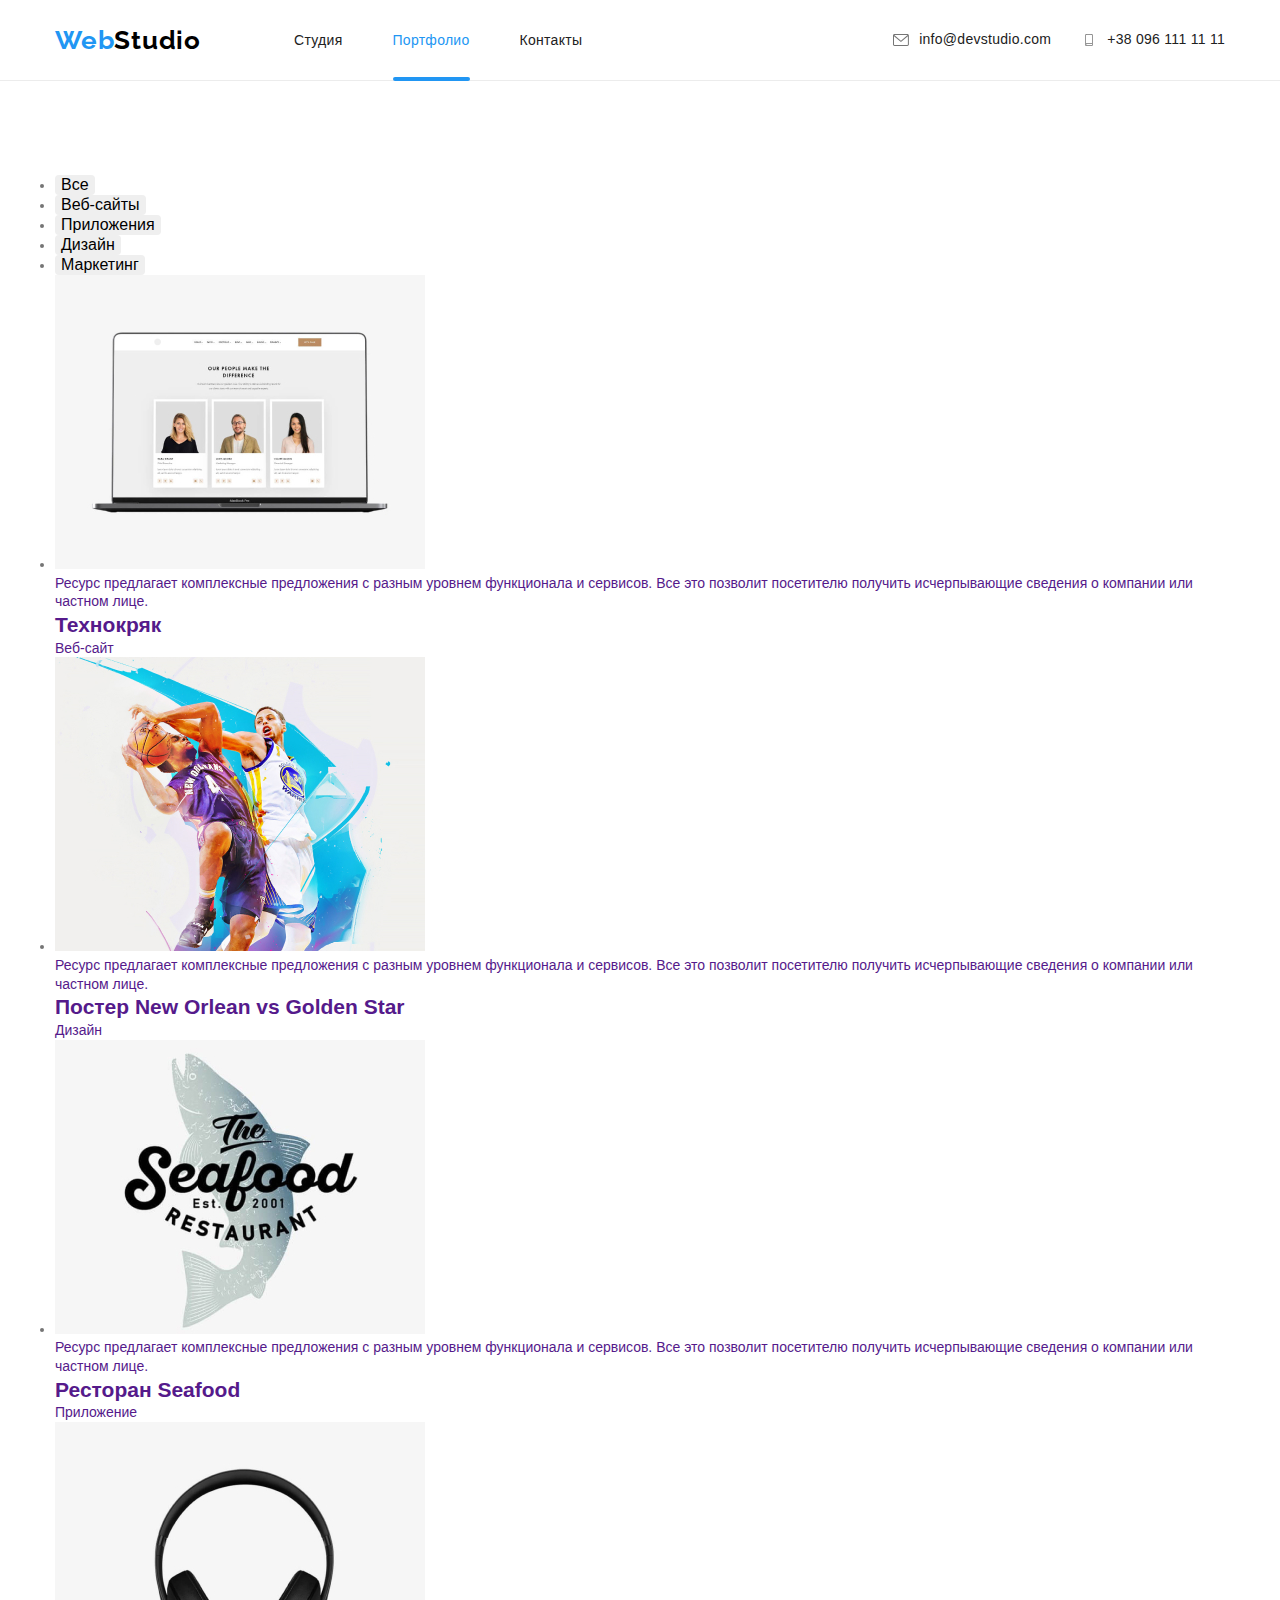
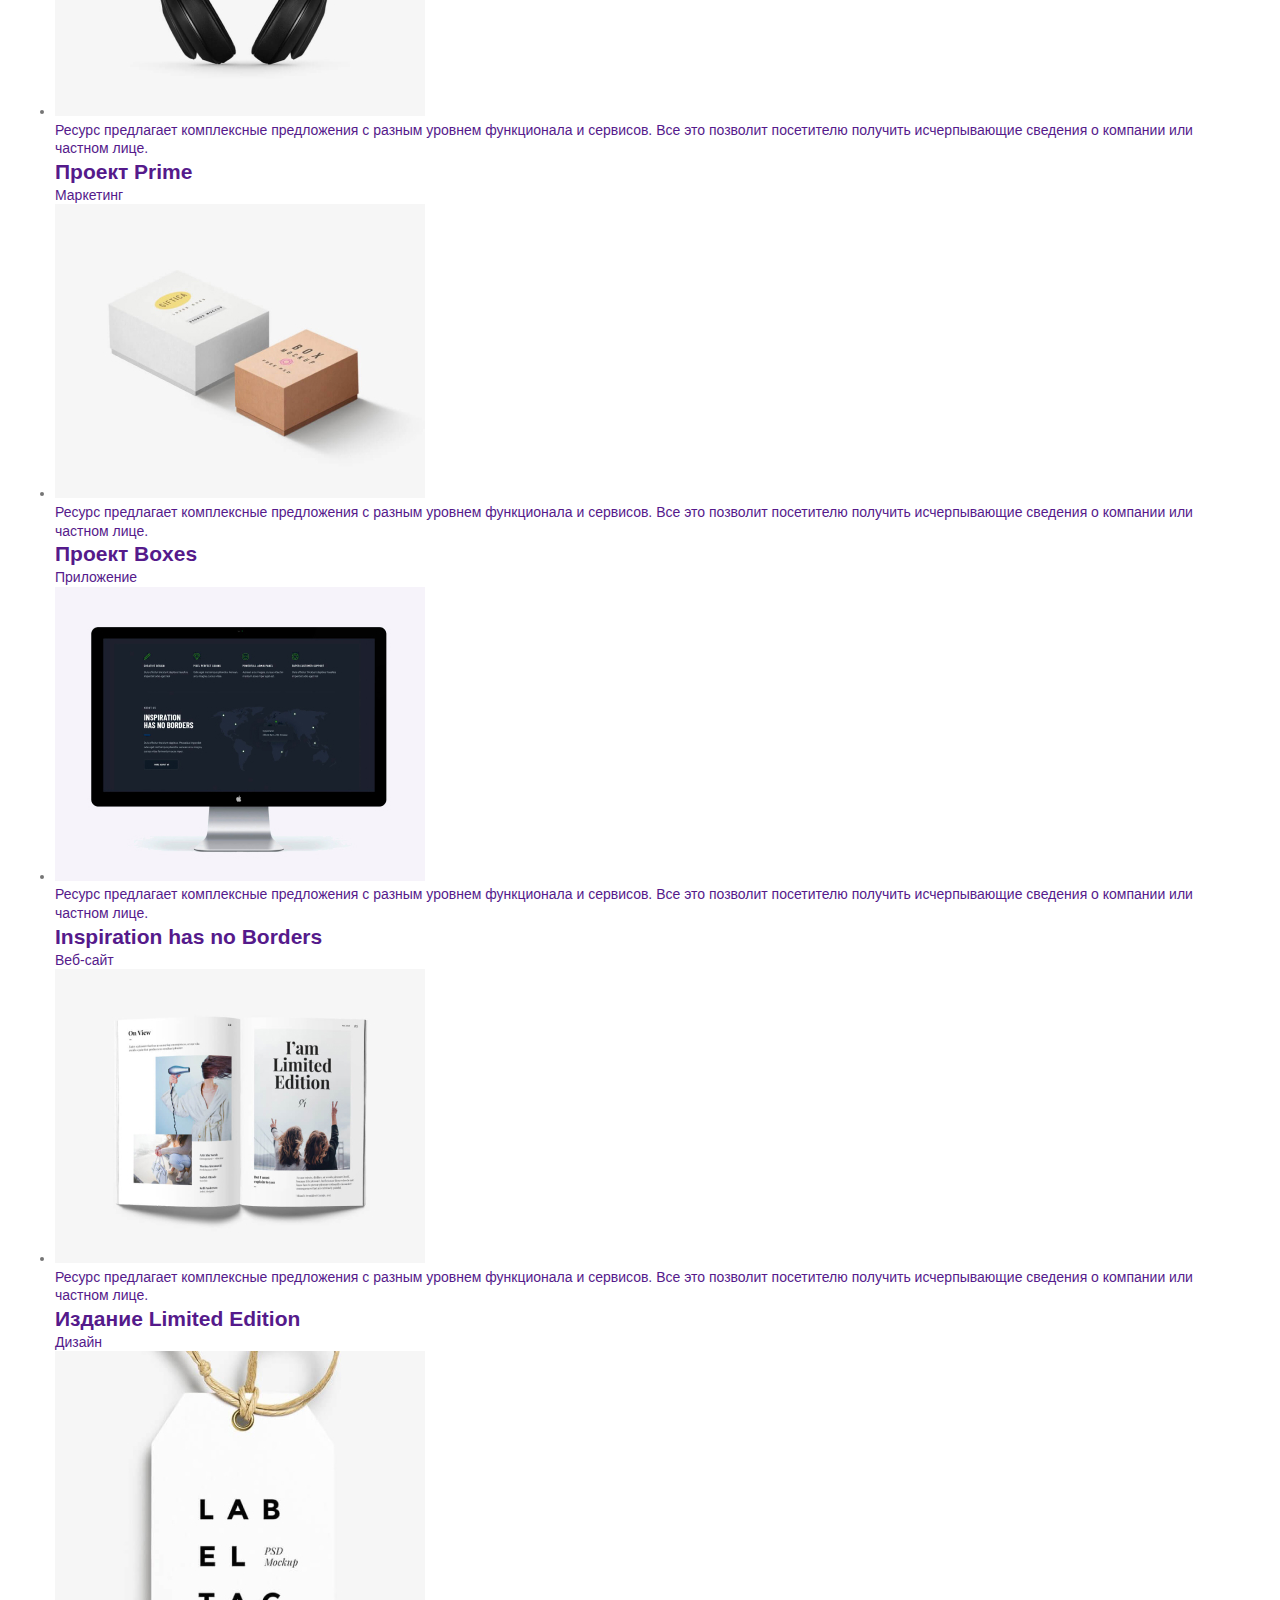
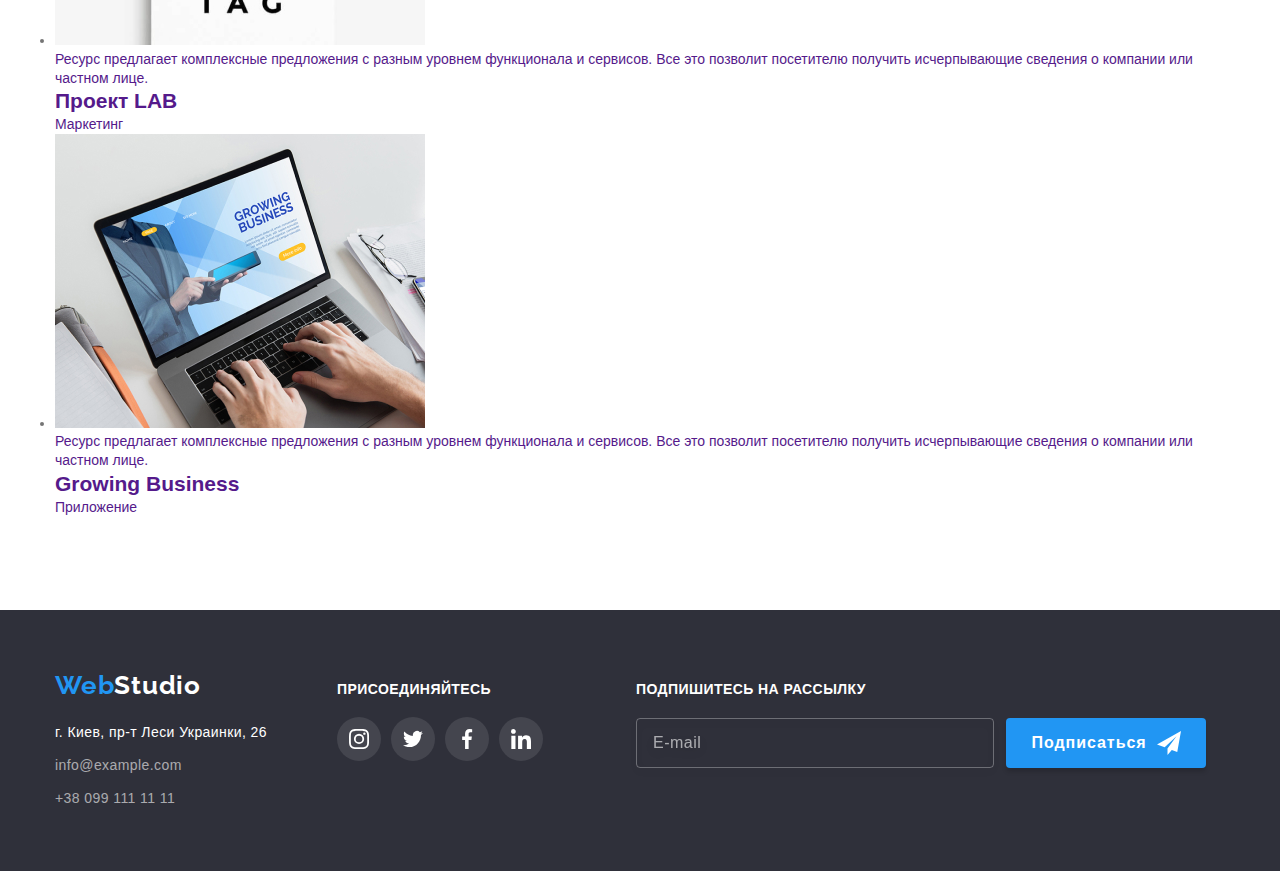
==== portfolio.html @ 24b67b83 "sass" ====
<!DOCTYPE html>
<html lang="ru">
<head>
  <meta charset="UTF-8">
  <meta http-equiv="X-UA-Compatible" content="IE=edge">
  <meta name="viewport" content="width=device-width, initial-scale=1.0">
  <title>WebStudio</title>
    <link rel="preconnect" href="https://fonts.googleapis.com">
  <link rel="preconnect" href="https://fonts.gstatic.com" crossorigin>
  <link href="https://fonts.googleapis.com/css2?family=Raleway:wght@700&family=Roboto:wght@400;500;700;900&display=swap"
    rel="stylesheet">
   
  <link rel="stylesheet" href="./css/main.min.css">
</head>
<body>
  <!-- Шапка сторінки з логотипом (верхній блок)-->
  <header class="header">
    <div class="container header__box">
      <nav class="header__nav">
        <a class="logo header__logo" href="./index.html"><span class="logo__span">Web</span>Studio</a>
        <!-- Навігація на інші сторінки -->
        <ul class="site-nav list">
          <li class="site-nav__item"><a class="site-nav__link " href="./index.html">Студия</a></li>
          <li class="site-nav__item"><a class="site-nav__link site-nav__link--active" href="./portfolio.html">Портфолио</a></li>
          <li class="site-nav__item"><a class="site-nav__link " href="">Контакты</a></li>
        </ul>
      </nav>
      <ul class="contact list">
        <li class="contact__item">
          <a class="contact__link" href="mailto:info@devstudio.com"><svg class="contact__icon">
              <use href="./images/icons/symbol-defs.svg#icon-envelope"></use>
            </svg>info@devstudio.com</a>
        </li>
        <li class="contact__item">
          <a class="contact__link" href="tel:+380961111111"><svg class="contact__icon">
              <use href="./images/icons/symbol-defs.svg#icon-smartphone"></use>
            </svg>+38 096 111 11 11</a>
        </li>
      </ul>
    </div>
  </header>
  <!-- Унікальний контент -->
<main>

<section class="section portfolio ">
  <div class="container">

  <h1 class="visually-hidden">Портфолио</h1>

  <ul class="buttons-list list">
    <li class="buttons-list__item"><button class="button buttons-list__button" type="button">Все</button></li>
    <li class="button button-list__item"><button class="button buttons-list__button" type="button">Веб-сайты</button></li>
    <li class="buttons-list__item"><button class="button buttons-list__button" type="button">Приложения</button></li>
    <li class="buttons-list__item"><button class="button buttons-list__button" type="button">Дизайн</button></li>
    <li class="buttons-list__item"><button class="button buttons-list__button" type="button">Маркетинг</button></li>
  </ul>

  <ul class="portfolio-card list">
    <li class="portfolio-card__item"><a href=""><div class="portfolio-card__thumb">
      <img class="portfolio-card__img" src="./images/portfolio/img.jpg" width="370" alt="Технокряк">
      <p class="portfolio-card__overlay">
        Ресурс предлагает комплексные предложения с разным уровнем функционала и сервисов. Все это позволит посетителю
        получить
        исчерпывающие сведения о компании или частном лице.
      </p>
    </div>
      <div class="portfolio-card__box">
        <h2 class="portfolio-card__title" >Технокряк</h2>
      <p class="portfolio-card__text">Веб-сайт</p>
      </div></a>
    </li>
    <li class="portfolio-card__item"><a href="">
      <div class="portfolio-card__thumb">
      <img class="portfolio-card__img" src="./images/portfolio/img1.jpg" width="370" alt="Постер New Orlean vs Golden Star">
      <p class="portfolio-card__overlay">
        Ресурс предлагает комплексные предложения с разным уровнем функционала и сервисов. Все это позволит посетителю получить
        исчерпывающие сведения о компании или частном лице.
      </p>
    </div>
      <div class="portfolio-card__box">
      <h2 class="portfolio-card__title" >Постер New Orlean vs Golden Star</h2>
      <p class="portfolio-card__text">Дизайн</p>
    </div></a>
    </li>
    <li class="portfolio-card__item"><a href=""><div class="portfolio-card__thumb">
      <img class="portfolio-card__img" src="./images/portfolio/img2.jpg" width="370" alt="Pесторан Seafood">
      <p class="portfolio-card__overlay">
        Ресурс предлагает комплексные предложения с разным уровнем функционала и сервисов. Все это позволит посетителю
        получить
        исчерпывающие сведения о компании или частном лице.
      </p>
    </div>
      <div class="portfolio-card__box">
      <h2 class="portfolio-card__title" >Ресторан Seafood</h2>
      <p class="portfolio-card__text">Приложение</p>
    </div></a>
    </li>
    <li class="portfolio-card__item"><a href=""><div class="portfolio-card__thumb">
      <img class="portfolio-card__img" src="./images/portfolio/img3.jpg" width="370" alt="Проект Prime">
      <p class="portfolio-card__overlay">
        Ресурс предлагает комплексные предложения с разным уровнем функционала и сервисов. Все это позволит посетителю
        получить
        исчерпывающие сведения о компании или частном лице.
      </p>
    </div>
      <div class="portfolio-card__box">
      <h2 class="portfolio-card__title" >Проект Prime</h2>
      <p class="portfolio-card__text">Маркетинг</p>
    </div></a>
    </li>
    <li class="portfolio-card__item"><a href=""><div class="portfolio-card__thumb">
      <img class="portfolio-card__img" src="./images/portfolio/img4.jpg" width="370" alt="Проект Boxes">
      <p class="portfolio-card__overlay">
        Ресурс предлагает комплексные предложения с разным уровнем функционала и сервисов. Все это позволит посетителю
        получить
        исчерпывающие сведения о компании или частном лице.
      </p>
    </div>
      <div class="portfolio-card__box">
      <h2 class="portfolio-card__title" >Проект Boxes</h2>
      <p class="portfolio-card__text">Приложение</p>
    </div></a>
    </li>
    <li class="portfolio-card__item"><a href=""><div class="portfolio-card__thumb">
      <img class="portfolio-card__img" src="./images/portfolio/img5.jpg" width="370" alt="Inspiration has no Borders">
      <p class="portfolio-card__overlay">
        Ресурс предлагает комплексные предложения с разным уровнем функционала и сервисов. Все это позволит посетителю
        получить
        исчерпывающие сведения о компании или частном лице.
      </p>
    </div>
      <div class="portfolio-card__box">
      <h2 class="portfolio-card__title">Inspiration has no Borders</h2>
      <p class="portfolio-card__text">Веб-сайт</p>
    </div></a>
    </li>
    <li class="portfolio-card__item"><a href=""><div class="portfolio-card__thumb">
      <img class="portfolio-card__img" src="./images/portfolio/img6.jpg" width="370" alt="Издание Limited Edition">
      <p class="portfolio-card__overlay">
        Ресурс предлагает комплексные предложения с разным уровнем функционала и сервисов. Все это позволит посетителю
        получить
        исчерпывающие сведения о компании или частном лице.
      </p>
    </div>
      <div class="portfolio-card__box">
      <h2 class="portfolio-card__title" >Издание Limited Edition</h2>
      <p class="portfolio-card__text">Дизайн</p>
    </div></a>
    </li>
    <li class="portfolio-card__item"><a href=""><div class="portfolio-card__thumb">
      <img class="portfolio-card__img" src="./images/portfolio/img7.jpg" width="370" alt="Проект LAB">
      <p class="portfolio-card__overlay">
        Ресурс предлагает комплексные предложения с разным уровнем функционала и сервисов. Все это позволит посетителю
        получить
        исчерпывающие сведения о компании или частном лице.
      </p>
    </div>
      <div class="portfolio-card__box">
      <h2 class="portfolio-card__title" >Проект LAB</h2>
      <p class="portfolio-card__text">Маркетинг</p>
    </div></a>
    </li>
    <li class="portfolio-card__item"><a href=""><div class="portfolio-card__thumb">
      <img class="portfolio-card__img" src="./images/portfolio/img8.jpg" width="370" alt="Growing Business">
      <p class="portfolio-card__overlay">
        Ресурс предлагает комплексные предложения с разным уровнем функционала и сервисов. Все это позволит посетителю
        получить
        исчерпывающие сведения о компании или частном лице.
      </p>
    </div>
    <div class="portfolio-card__box">
    <h2 class="portfolio-card__title" >Growing Business</h2>
    <p class="portfolio-card__text">Приложение</p>
  </div></a>
    </li>
  </ul>
  </div>
  </section>

</main>
  <footer class="footer">
    <div class="container footer-box">
      <div class="adress">
        <!-- Копірайт -->
        <a class="logo footer__logo" href="./index.html"><span class="footer-logo__span">Web</span>Studio</a>
        <!-- Посилання на соцмережі -->
        <address class="address">
          <ul class="address-box list">
            <li><a class="address-box__link fact-address" href="https://goo.gl/maps/HZU3c6R3okZjk7ic6" target="_blank"
                rel="noopener noreferrer">г. Киев, пр-т Леси Украинки, 26</a></li>
            <li><a class="address-box__link mail" href="mailto:info@example.com">info@example.com</a></li>
            <li><a class="address-box__link tel" href="tel:+380991111111">+38 099 111 11 11</a></li>
          </ul>
        </address>
      </div>
  
      <!--LINK SOC  -->
  
      <div class="footer-social">
        <p class="footer-social__label">Присоединяйтесь</p>
        <ul class="footer-social__list list">
          <li class="footer-social__item">
            <a href="" class="footer-social__link">
              <svg class="footer-social__icon">
                <use href="./images/icons/symbol-defs.svg#icon-instagram"></use>
              </svg>
            </a>
          </li>
          <li class="footer-social__item">
            <a href="" class="footer-social__link">
              <svg class="footer-social__icon">
                <use href="./images/icons/symbol-defs.svg#icon-twitter"></use>
              </svg>
            </a>
          </li>
          <li class="footer-social__item">
            <a href="" class="footer-social__link">
              <svg class="footer-social__icon">
                <use href="./images/icons/symbol-defs.svg#icon-facebook"></use>
              </svg>
            </a>
          </li>
          <li class="footer-social__item">
            <a href="" class="footer-social__link">
              <svg class="footer-social__icon">
                <use href="./images/icons/symbol-defs.svg#icon-linkedin"></use>
              </svg>
            </a>
          </li>
        </ul>
      </div>
      <!-- ФОРМА ФУТЕР -->
  
      <form class="footer-form">
        <div class="footer-form__box"><label class="footer-form__label">Подпишитесь на рассылку</label>
          <input class="footer-form__input" type="email" name="user-email-footer" placeholder="E-mail">
        </div>
        
        <div class="footer-button">
          <button type="submit" class="footer-button__box">Подписаться<svg class="footer-button__icon">
              <use href="./images/icons/symbol-defs.svg#icon-send"></use>
            </svg></button>
        </div>
      </form>
    </div>
  </footer>
</body>
</html>
---- css/main.min.css ----
body{margin:0 0 0 0;font-family:'$priority-font-family', sans-serif;background:#fff;color:#757575;font-size:14px;line-height:1.33}p,h1,h2,h3,h4,h5,h6{margin:0}ul,ol{margin:0;padding:0}a{text-decoration:none}address{font-style:normal}textarea{resize:none}button{display:flex;justify-content:center;align-items:center;font-family:inherit;border:transparent;border-radius:4px;cursor:pointer;font-size:16px}.container{width:1200px;margin:0 auto;padding-left:15px;padding-right:15px}.section__title{margin-top:0;margin-bottom:50px;font-weight:700;font-size:36px;line-height:1.15;text-align:center;letter-spacing:0.03em;color:#212121}.section{padding-top:94px;padding-bottom:94px}.site-nav,.contact,.feature__list,.team-card,.team-social,.clients__list,.address-box,.footer-social__list{padding-top:0;padding-bottom:0;padding-right:0;padding-left:0;margin-top:0;margin-bottom:0;margin-left:0;margin-right:0;list-style:none}.visually-hidden{position:absolute;width:1px;height:1px;margin:-1px;border:0;padding:0;white-space:nowrap;clip-path:inset(100%);clip:rect(0 0 0 0);overflow:hidden}/*! modern-normalize v1.1.0 | MIT License | https://github.com/sindresorhus/modern-normalize */*,::before,::after{box-sizing:border-box}html{line-height:1.15;-webkit-text-size-adjust:100%;-moz-tab-size:4;tab-size:4}abbr[title]{text-decoration:underline dotted}b,strong{font-weight:bolder}code,kbd,samp,pre{font-family:ui-monospace, SFMono-Regular, Consolas, 'Liberation Mono', Menlo, monospace;font-size:1em}small{font-size:80%}sub,sup{font-size:75%;line-height:0;position:relative;vertical-align:baseline}sub{bottom:-0.25em}sup{top:-0.5em}table{text-indent:0;border-color:inherit}button,select{text-transform:none}button,[type='button'],[type='reset'],[type='submit']{-webkit-appearance:button}::-moz-focus-inner{border-style:none;padding:0}:-moz-focusring{outline:1px dotted ButtonText}:-moz-ui-invalid{box-shadow:none}legend{padding:0}progress{vertical-align:baseline}::-webkit-inner-spin-button,::-webkit-outer-spin-button{height:auto}[type='search']{-webkit-appearance:textfield;outline-offset:-2px}::-webkit-search-decoration{-webkit-appearance:none}::-webkit-file-upload-button{-webkit-appearance:button;font:inherit}summary{display:list-item}.header{background-color:#fff;border-bottom:1px solid #ececec}.header__box{display:flex;align-items:center;justify-content:space-between}.header__nav{display:flex;align-items:center}.site-nav{display:flex;margin-left:93px;gap:50px}.site-nav__link{padding-top:32px;padding-bottom:32px;color:#212121;font-weight:500;font-size:14px;line-height:1.1;letter-spacing:0.02em;text-decoration:none;transition-property:color;transition-duration:250ms;transition-timing-function:cubic-bezier(0.4, 0, 0.2, 1)}.site-nav__link:hover,.site-nav__link:focus{color:#2196F3}.site-nav__link--active{position:relative;color:#2196F3}.site-nav__link--active::after{position:absolute;bottom:-1px;left:0;content:'';min-width:100%;height:4px;border:none;background-color:#2196F3;outline:2px;border-radius:2px}.contact{display:flex;justify-content:end;gap:30px}.contact__item{display:flex;align-items:center;justify-content:center}.contact__link{display:flex;align-items:center;padding-top:32px;padding-bottom:32px;color:#212121;text-decoration:none;font-style:normal;font-weight:500;font-size:14px;line-height:1.14;letter-spacing:0.02em;transition-property:color;transition-duration:250ms;transition-timing-function:cubic-bezier(0.4, 0, 0.2, 1)}.contact__link:hover,.contact__link:focus,.contact__link:hover .contact__icon,.contact__link:focus .contact__icon{color:#2196F3;fill:#2196F3}.contact__icon{width:16px;height:12px;margin-right:10px;fill:#757575;transition-property:fill;transition-duration:250ms;transition-timing-function:cubic-bezier(0.4, 0, 0.2, 1)}.logo{font-family:"Raleway",sans-serif;font-weight:700;font-size:26px;line-height:1.19;letter-spacing:0.03em;color:black;text-decoration:none;transition-property:color;transition-duration:250ms;transition-timing-function:cubic-bezier(0.4, 0, 0.2, 1)}.logo__span{color:#2196F3}.logo:hover,.logo:focus{color:#2196F3}.footer__logo{display:block;margin-bottom:20px;color:#fff;transition-property:color;transition-duration:250ms;transition-timing-function:cubic-bezier(0.4, 0, 0.2, 1)}.footer-logo__span{color:#2196F3}.hero{padding-top:200px;padding-bottom:200px;align-items:center;text-align:center;background-color:#2F303A;background-image:linear-gradient(to right, rgba(47,48,58,0.4), rgba(47,48,58,0.4)),url(../images/hero-bg.jpg);background-repeat:no-repeat;background-position:center}.section__title--main{margin-bottom:30px;margin-left:auto;margin-right:auto;width:696px;height:120px;font-weight:900;font-size:44px;line-height:1.36;letter-spacing:0.06em;text-transform:uppercase;color:#fff}.hero__button{min-width:200px;height:50px;margin-right:484px;margin-left:484px;background:#2196F3;box-shadow:0px 4px 4px rgba(0,0,0,0.15);font-weight:700;line-height:1.87;letter-spacing:0.06em;color:#fff;transition-property:scale(1);transition-duration:250ms;transition-timing-function:cubic-bezier(0.4, 0, 0.2, 1)}.hero__button:hover{transform:scale(1.1)}.feature{padding-left:0;padding-right:0;background-color:var(--bg-color-wite)}.feature__list{display:flex;gap:30px}.feature__item{max-width:270px}.feature__box{display:flex;align-items:center;justify-content:center;width:270px;height:120px;margin-bottom:30px;background-color:#F5F4FA;border-radius:4px}.feature__icon{width:70px;height:70px}.feature__title{margin-bottom:10px;color:#212121;font-weight:700;font-size:14px;line-height:1.14;letter-spacing:0.03em;text-transform:uppercase}.feature__text{line-height:1.71;letter-spacing:0.03em}.work{background-color:#fff;padding-top:0}.work__list{position:relative;display:flex;gap:30px}.work__img{display:block}.work__box{position:absolute;bottom:0;display:flex;justify-content:center;align-items:center;width:370px;height:70px;background-color:rgba(47,48,58,0.8);font-weight:700;font-size:14px;line-height:1.14px;text-align:center;letter-spacing:0.03em;text-transform:uppercase;color:#fff}.team{background-color:#F5F4FA}.team-card{display:flex;gap:30px}.team-card__item{background-color:#fff;box-shadow:0px 1px 3px rgba(0,0,0,0.12),0px 1px 1px rgba(0,0,0,0.14),0px 2px 1px rgba(0,0,0,0.2);border-radius:0px 0px 4px 4px}.team-card__img{display:block}.team-card__box{padding-top:30px;padding-bottom:30px}.team-card__title{margin-bottom:10px;font-weight:500;font-size:16px;text-align:center;line-height:1.19;letter-spacing:0.03em;color:#212121}.team-card__text{margin-bottom:16px;font-size:16px;line-height:1.19;text-align:center;letter-spacing:0.03em;color:#757575}.team-social{display:flex;justify-content:center;gap:10px}.team-social__link{display:flex;align-items:center;justify-content:center;width:44px;height:44px;fill:#afb1b8;border-radius:50%;transition-property:background-color;transition-duration:250ms;transition-timing-function:cubic-bezier(0.4, 0, 0.2, 1)}.team-social__link:hover,.team-social__link:focus{background-color:#2196F3;fill:#fff}.team-social__icon{width:20px;height:20px;padding:0;transition-property:fill;transition-duration:250ms;transition-timing-function:cubic-bezier(0.4, 0, 0.2, 1)}.clients__list{display:flex;justify-content:center;gap:30px}.clients__link{display:flex;width:170px;height:92px;border:1px solid #afb1b8;border-radius:4px;align-items:center;justify-content:center;transition-property:border-color;transition-duration:250ms;transition-timing-function:cubic-bezier(0.4, 0, 0.2, 1)}.clients__link:hover .clients__icon,.clients__link:focus .clients__icon{fill:#2196F3}.clients__link:hover,.clients__link:focus{border:1px solid #2196F3}.clients__icon{width:106px;height:60px;fill:#afb1b8;transition-property:fill;transition-duration:250ms;transition-timing-function:cubic-bezier(0.4, 0, 0.2, 1)}.footer{padding-top:60px;padding-bottom:60px;background-color:#2F303A}.footer-box{display:flex;align-items:baseline}.address-box__link{color:rgba(255,255,255,0.6);font-size:14px;line-height:1.71;letter-spacing:0.03em;text-decoration:none;transition-property:color;transition-duration:cubic-bezier(0.4, 0, 0.2, 1);transition-timing-function:cubic-bezier(0.4, 0, 0.2, 1)}.address-box__link:focus,.address-box__link:hover{color:#2196F3}.fact-address{display:inline-block;margin-bottom:9px;color:#ffffff}.mail{display:block;margin-bottom:9px}.tel{display:block}.footer-social{margin-left:70px}.footer-social__label{margin-bottom:20px;font-weight:700;font-size:14px;line-height:16px;letter-spacing:0.03em;text-transform:uppercase;color:#fff}.footer-social__list{display:flex;gap:10px}.footer-social__link{display:flex;align-items:center;justify-content:center;width:44px;height:44px;border-radius:50%;background-color:rgba(255,255,255,0.1);fill:#fff;transition-property:background-color;transition-duration:250ms;transition-timing-function:cubic-bezier(0.4, 0, 0.2, 1)}.footer-social__link:hover,.footer-social__link:focus{background-color:#2196F3}.footer-social__icon{width:20px;height:20px}.footer-form{display:flex;justify-content:space-between;width:570px;margin-left:93px}.footer-form__box{display:flex;flex-direction:column}.footer-form__input{padding:15px 16px;width:358px;height:50px;background-color:transparent;border:1px solid rgba(255,255,255,0.3);border-radius:4px;filter:drop-shadow(0px 4px 4px rgba(0,0,0,0.15));font-size:16px;line-height:1.25;letter-spacing:0.03em;color:rgba(255,255,255,0.6);transition-property:outline-color;transition-duration:250ms;transition-timing-function:cubic-bezier(0.4, 0, 0.2, 1)}.footer-form__input:focus{outline:1px solid #2196F3}.footer-form__input::placeholder{font-size:16px;line-height:1.25;letter-spacing:0.03em;color:rgba(255,255,255,0.6)}.footer-form__label{margin-bottom:20px;font-weight:700;font-size:14px;line-height:1.14;letter-spacing:0.03em;text-transform:uppercase;color:#fff}.footer-button{display:flex;justify-content:center;align-items:flex-end}.footer-button__box{display:flex;justify-content:center;align-items:center;width:200px;height:50px;background-color:#2196F3;box-shadow:0px 4px 4px rgba(0,0,0,0.15);border-radius:4px;border-color:transparent;font-weight:700;font-size:16px;line-height:1.88;letter-spacing:0.06em;color:#fff}.footer-button__icon{margin-left:10px;width:24px;height:24px}.backdrop{position:fixed;top:0;right:0;left:0;bottom:0;background-color:rgba(0,0,0,0.2);opacity:1;transition:opacity 250ms cubic-bezier(0.4, 0, 0.2, 1)}.is-hidden{opacity:0;pointer-events:none}.backdrop.is-hidden .modal{transform:translate(-50%, -50%) scale(1.3)}.modal{position:absolute;top:50%;left:50%;height:581px;width:528px;display:flex;justify-content:center;align-items:center;background-color:#fff;box-shadow:0px 1px 3px rgba(0,0,0,0.12),0px 1px 1px rgba(0,0,0,0.14),0px 2px 1px rgba(0,0,0,0.2);border-radius:4px;z-index:10;transform:translate(-50%, -50%) scale(1);transition:250ms cubic-bezier(0.4, 0, 0.2, 1)}.modal__button{position:absolute;top:8px;right:8px;display:flex;justify-content:center;align-items:center;width:30px;height:30px;cursor:pointer;background-color:transparent;border:1px solid rgba(0,0,0,0.1);border-radius:50%}.modal__button:hover .modal__icon{fill:#2196F3}.modal__icon{width:11px;height:11px;fill:#000;transition-property:fill;transition-duration:250ms;transition-timing-function:cubic-bezier(0.4, 0, 0.2, 1)}.modal__form{text-align:start}.modal__title{margin-bottom:12px;font-weight:700;font-size:20px;line-height:1.15;text-align:center;letter-spacing:0.03em;color:#212121}.modal-form{position:relative;display:flex;flex-direction:column}.modal-form__input{border:1px solid rgba(33,33,33,0.2);border-radius:4px;cursor:pointer;font-size:12px;line-height:1.17;letter-spacing:0.01em;color:#757575}.modal-form__input.comment{margin-bottom:20px;padding:16px;height:120px;transition-property:outline-color;transition-duration:250ms;transition-timing-function:cubic-bezier(0.4, 0, 0.2, 1)}.modal-form__input.comment::placeholder{font-size:14px;line-height:1.14;letter-spacing:0.01em;color:rgba(117,117,117,0.5)}.modal-form__input{height:40px;margin-bottom:10px;padding:10px 42px;transition-property:outline-color;transition-duration:250ms;transition-timing-function:cubic-bezier(0.4, 0, 0.2, 1)}.modal-form__input:focus ~ .modal-form__icon{fill:#2196F3}.modal-form__input:focus{outline:1px solid #2196F3}.modal-form__icon{position:absolute;top:33px;left:15px;display:inline-block;width:18px;height:18px;background-color:transparent;transition-property:fill;transition-duration:250ms;transition-timing-function:cubic-bezier(0.4, 0, 0.2, 1)}.form-checkbox{position:relative;display:flex;justify-content:center;align-items:center;text-align:center;margin-bottom:30px;cursor:pointer}.form-checkbox__label{display:flex;align-items:center;padding-left:24px}.form-checkbox__input{position:absolute;width:1px;height:1px;margin:-1px;border:0;padding:0;white-space:nowrap;clip-path:inset(100%);clip:rect(0 0 0 0);overflow:hidden}.form-checkbox__input:checked+.form-checkbox__icon{background-image:url(../images/icons/check.svg);background-color:#2196F3;border-radius:2px;background-repeat:no-repeat;background-position:50% 50%}.form-checkbox__icon{position:absolute;width:16px;height:15px;margin-left:-24px;background-image:url(../images/icons/square.svg);transition:background-image 250ms cubic-bezier(0.4, 0, 0.2, 1)}.form-checkbox__link{margin-left:4px;font-size:14px;line-height:1.71;letter-spacing:0.03em;text-decoration-line:underline;color:#2196F3}.form-button{display:flex;justify-content:center;align-items:center}.form-button__box{padding:0;width:200px;height:50px;background-color:#2196F3;box-shadow:0px 4px 4px rgba(0,0,0,0.15);border-radius:4px;border:transparent;font-weight:700;font-size:16px;line-height:1.88;letter-spacing:0.06em;color:#ffffff}
/*# sourceMappingURL=main.min.css.map */
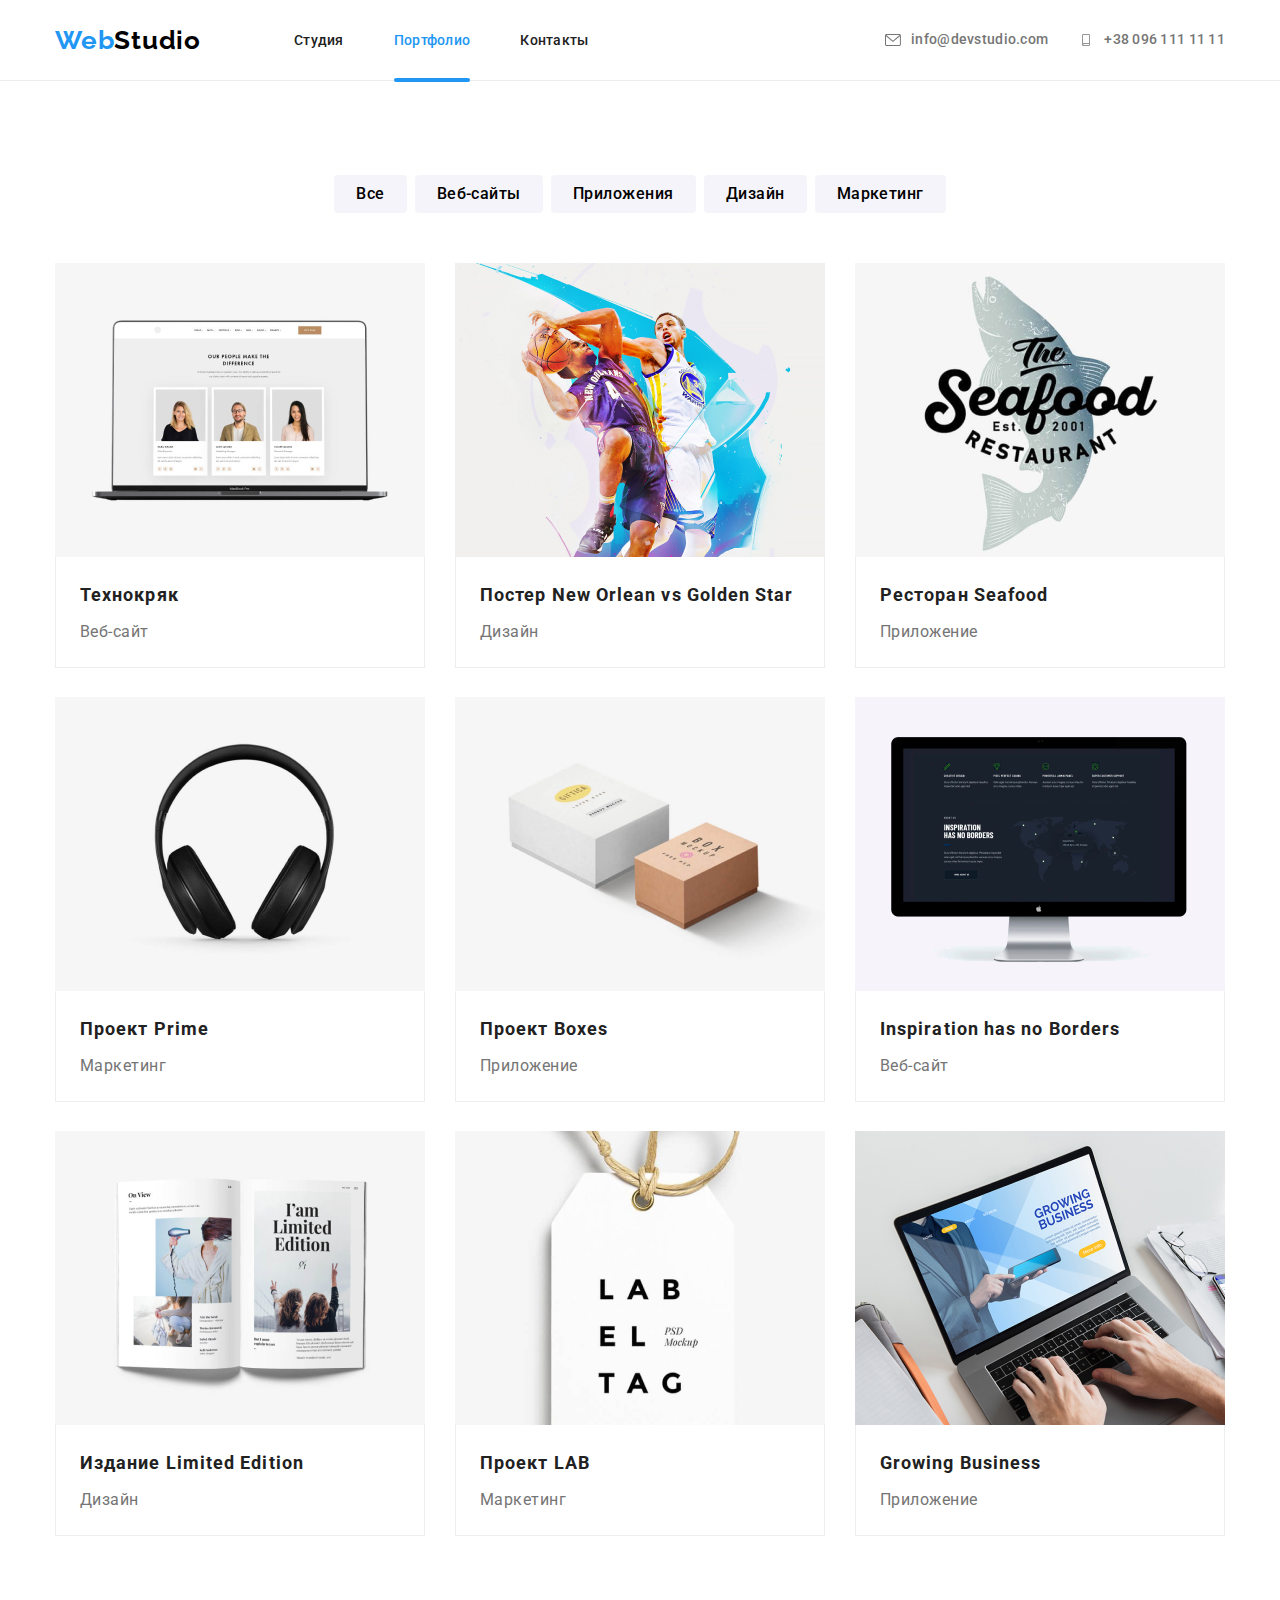
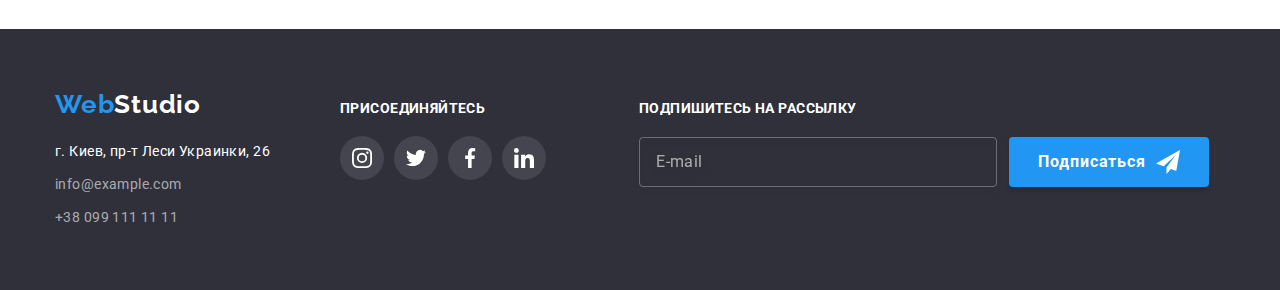
==== commit 06917d0d: "finish" ====
--- a/portfolio.html
+++ b/portfolio.html
@@ -5,10 +5,9 @@
   <meta http-equiv="X-UA-Compatible" content="IE=edge">
   <meta name="viewport" content="width=device-width, initial-scale=1.0">
   <title>WebStudio</title>
-    <link rel="preconnect" href="https://fonts.googleapis.com">
-  <link rel="preconnect" href="https://fonts.gstatic.com" crossorigin>
-  <link href="https://fonts.googleapis.com/css2?family=Raleway:wght@700&family=Roboto:wght@400;500;700;900&display=swap"
-    rel="stylesheet">
+<link rel="preconnect" href="https://fonts.googleapis.com">
+<link rel="preconnect" href="https://fonts.gstatic.com" crossorigin>
+<link href="https://fonts.googleapis.com/css2?family=Raleway:wght@700&family=Roboto:wght@400;500;700;900&display=swap" rel="stylesheet">
    
   <link rel="stylesheet" href="./css/main.min.css">
 </head>
@@ -47,7 +46,7 @@
 
   <h1 class="visually-hidden">Портфолио</h1>
 
-  <ul class="buttons-list list">
+  <ul class="buttons-list">
     <li class="buttons-list__item"><button class="button buttons-list__button" type="button">Все</button></li>
     <li class="button button-list__item"><button class="button buttons-list__button" type="button">Веб-сайты</button></li>
     <li class="buttons-list__item"><button class="button buttons-list__button" type="button">Приложения</button></li>
--- a/css/main.min.css
+++ b/css/main.min.css
@@ -1,2 +1,2 @@
-body{margin:0 0 0 0;font-family:'$priority-font-family', sans-serif;background:#fff;color:#757575;font-size:14px;line-height:1.33}p,h1,h2,h3,h4,h5,h6{margin:0}ul,ol{margin:0;padding:0}a{text-decoration:none}address{font-style:normal}textarea{resize:none}button{display:flex;justify-content:center;align-items:center;font-family:inherit;border:transparent;border-radius:4px;cursor:pointer;font-size:16px}.container{width:1200px;margin:0 auto;padding-left:15px;padding-right:15px}.section__title{margin-top:0;margin-bottom:50px;font-weight:700;font-size:36px;line-height:1.15;text-align:center;letter-spacing:0.03em;color:#212121}.section{padding-top:94px;padding-bottom:94px}.site-nav,.contact,.feature__list,.team-card,.team-social,.clients__list,.address-box,.footer-social__list{padding-top:0;padding-bottom:0;padding-right:0;padding-left:0;margin-top:0;margin-bottom:0;margin-left:0;margin-right:0;list-style:none}.visually-hidden{position:absolute;width:1px;height:1px;margin:-1px;border:0;padding:0;white-space:nowrap;clip-path:inset(100%);clip:rect(0 0 0 0);overflow:hidden}/*! modern-normalize v1.1.0 | MIT License | https://github.com/sindresorhus/modern-normalize */*,::before,::after{box-sizing:border-box}html{line-height:1.15;-webkit-text-size-adjust:100%;-moz-tab-size:4;tab-size:4}abbr[title]{text-decoration:underline dotted}b,strong{font-weight:bolder}code,kbd,samp,pre{font-family:ui-monospace, SFMono-Regular, Consolas, 'Liberation Mono', Menlo, monospace;font-size:1em}small{font-size:80%}sub,sup{font-size:75%;line-height:0;position:relative;vertical-align:baseline}sub{bottom:-0.25em}sup{top:-0.5em}table{text-indent:0;border-color:inherit}button,select{text-transform:none}button,[type='button'],[type='reset'],[type='submit']{-webkit-appearance:button}::-moz-focus-inner{border-style:none;padding:0}:-moz-focusring{outline:1px dotted ButtonText}:-moz-ui-invalid{box-shadow:none}legend{padding:0}progress{vertical-align:baseline}::-webkit-inner-spin-button,::-webkit-outer-spin-button{height:auto}[type='search']{-webkit-appearance:textfield;outline-offset:-2px}::-webkit-search-decoration{-webkit-appearance:none}::-webkit-file-upload-button{-webkit-appearance:button;font:inherit}summary{display:list-item}.header{background-color:#fff;border-bottom:1px solid #ececec}.header__box{display:flex;align-items:center;justify-content:space-between}.header__nav{display:flex;align-items:center}.site-nav{display:flex;margin-left:93px;gap:50px}.site-nav__link{padding-top:32px;padding-bottom:32px;color:#212121;font-weight:500;font-size:14px;line-height:1.1;letter-spacing:0.02em;text-decoration:none;transition-property:color;transition-duration:250ms;transition-timing-function:cubic-bezier(0.4, 0, 0.2, 1)}.site-nav__link:hover,.site-nav__link:focus{color:#2196F3}.site-nav__link--active{position:relative;color:#2196F3}.site-nav__link--active::after{position:absolute;bottom:-1px;left:0;content:'';min-width:100%;height:4px;border:none;background-color:#2196F3;outline:2px;border-radius:2px}.contact{display:flex;justify-content:end;gap:30px}.contact__item{display:flex;align-items:center;justify-content:center}.contact__link{display:flex;align-items:center;padding-top:32px;padding-bottom:32px;color:#212121;text-decoration:none;font-style:normal;font-weight:500;font-size:14px;line-height:1.14;letter-spacing:0.02em;transition-property:color;transition-duration:250ms;transition-timing-function:cubic-bezier(0.4, 0, 0.2, 1)}.contact__link:hover,.contact__link:focus,.contact__link:hover .contact__icon,.contact__link:focus .contact__icon{color:#2196F3;fill:#2196F3}.contact__icon{width:16px;height:12px;margin-right:10px;fill:#757575;transition-property:fill;transition-duration:250ms;transition-timing-function:cubic-bezier(0.4, 0, 0.2, 1)}.logo{font-family:"Raleway",sans-serif;font-weight:700;font-size:26px;line-height:1.19;letter-spacing:0.03em;color:black;text-decoration:none;transition-property:color;transition-duration:250ms;transition-timing-function:cubic-bezier(0.4, 0, 0.2, 1)}.logo__span{color:#2196F3}.logo:hover,.logo:focus{color:#2196F3}.footer__logo{display:block;margin-bottom:20px;color:#fff;transition-property:color;transition-duration:250ms;transition-timing-function:cubic-bezier(0.4, 0, 0.2, 1)}.footer-logo__span{color:#2196F3}.hero{padding-top:200px;padding-bottom:200px;align-items:center;text-align:center;background-color:#2F303A;background-image:linear-gradient(to right, rgba(47,48,58,0.4), rgba(47,48,58,0.4)),url(../images/hero-bg.jpg);background-repeat:no-repeat;background-position:center}.section__title--main{margin-bottom:30px;margin-left:auto;margin-right:auto;width:696px;height:120px;font-weight:900;font-size:44px;line-height:1.36;letter-spacing:0.06em;text-transform:uppercase;color:#fff}.hero__button{min-width:200px;height:50px;margin-right:484px;margin-left:484px;background:#2196F3;box-shadow:0px 4px 4px rgba(0,0,0,0.15);font-weight:700;line-height:1.87;letter-spacing:0.06em;color:#fff;transition-property:scale(1);transition-duration:250ms;transition-timing-function:cubic-bezier(0.4, 0, 0.2, 1)}.hero__button:hover{transform:scale(1.1)}.feature{padding-left:0;padding-right:0;background-color:var(--bg-color-wite)}.feature__list{display:flex;gap:30px}.feature__item{max-width:270px}.feature__box{display:flex;align-items:center;justify-content:center;width:270px;height:120px;margin-bottom:30px;background-color:#F5F4FA;border-radius:4px}.feature__icon{width:70px;height:70px}.feature__title{margin-bottom:10px;color:#212121;font-weight:700;font-size:14px;line-height:1.14;letter-spacing:0.03em;text-transform:uppercase}.feature__text{line-height:1.71;letter-spacing:0.03em}.work{background-color:#fff;padding-top:0}.work__list{position:relative;display:flex;gap:30px}.work__img{display:block}.work__box{position:absolute;bottom:0;display:flex;justify-content:center;align-items:center;width:370px;height:70px;background-color:rgba(47,48,58,0.8);font-weight:700;font-size:14px;line-height:1.14px;text-align:center;letter-spacing:0.03em;text-transform:uppercase;color:#fff}.team{background-color:#F5F4FA}.team-card{display:flex;gap:30px}.team-card__item{background-color:#fff;box-shadow:0px 1px 3px rgba(0,0,0,0.12),0px 1px 1px rgba(0,0,0,0.14),0px 2px 1px rgba(0,0,0,0.2);border-radius:0px 0px 4px 4px}.team-card__img{display:block}.team-card__box{padding-top:30px;padding-bottom:30px}.team-card__title{margin-bottom:10px;font-weight:500;font-size:16px;text-align:center;line-height:1.19;letter-spacing:0.03em;color:#212121}.team-card__text{margin-bottom:16px;font-size:16px;line-height:1.19;text-align:center;letter-spacing:0.03em;color:#757575}.team-social{display:flex;justify-content:center;gap:10px}.team-social__link{display:flex;align-items:center;justify-content:center;width:44px;height:44px;fill:#afb1b8;border-radius:50%;transition-property:background-color;transition-duration:250ms;transition-timing-function:cubic-bezier(0.4, 0, 0.2, 1)}.team-social__link:hover,.team-social__link:focus{background-color:#2196F3;fill:#fff}.team-social__icon{width:20px;height:20px;padding:0;transition-property:fill;transition-duration:250ms;transition-timing-function:cubic-bezier(0.4, 0, 0.2, 1)}.clients__list{display:flex;justify-content:center;gap:30px}.clients__link{display:flex;width:170px;height:92px;border:1px solid #afb1b8;border-radius:4px;align-items:center;justify-content:center;transition-property:border-color;transition-duration:250ms;transition-timing-function:cubic-bezier(0.4, 0, 0.2, 1)}.clients__link:hover .clients__icon,.clients__link:focus .clients__icon{fill:#2196F3}.clients__link:hover,.clients__link:focus{border:1px solid #2196F3}.clients__icon{width:106px;height:60px;fill:#afb1b8;transition-property:fill;transition-duration:250ms;transition-timing-function:cubic-bezier(0.4, 0, 0.2, 1)}.footer{padding-top:60px;padding-bottom:60px;background-color:#2F303A}.footer-box{display:flex;align-items:baseline}.address-box__link{color:rgba(255,255,255,0.6);font-size:14px;line-height:1.71;letter-spacing:0.03em;text-decoration:none;transition-property:color;transition-duration:cubic-bezier(0.4, 0, 0.2, 1);transition-timing-function:cubic-bezier(0.4, 0, 0.2, 1)}.address-box__link:focus,.address-box__link:hover{color:#2196F3}.fact-address{display:inline-block;margin-bottom:9px;color:#ffffff}.mail{display:block;margin-bottom:9px}.tel{display:block}.footer-social{margin-left:70px}.footer-social__label{margin-bottom:20px;font-weight:700;font-size:14px;line-height:16px;letter-spacing:0.03em;text-transform:uppercase;color:#fff}.footer-social__list{display:flex;gap:10px}.footer-social__link{display:flex;align-items:center;justify-content:center;width:44px;height:44px;border-radius:50%;background-color:rgba(255,255,255,0.1);fill:#fff;transition-property:background-color;transition-duration:250ms;transition-timing-function:cubic-bezier(0.4, 0, 0.2, 1)}.footer-social__link:hover,.footer-social__link:focus{background-color:#2196F3}.footer-social__icon{width:20px;height:20px}.footer-form{display:flex;justify-content:space-between;width:570px;margin-left:93px}.footer-form__box{display:flex;flex-direction:column}.footer-form__input{padding:15px 16px;width:358px;height:50px;background-color:transparent;border:1px solid rgba(255,255,255,0.3);border-radius:4px;filter:drop-shadow(0px 4px 4px rgba(0,0,0,0.15));font-size:16px;line-height:1.25;letter-spacing:0.03em;color:rgba(255,255,255,0.6);transition-property:outline-color;transition-duration:250ms;transition-timing-function:cubic-bezier(0.4, 0, 0.2, 1)}.footer-form__input:focus{outline:1px solid #2196F3}.footer-form__input::placeholder{font-size:16px;line-height:1.25;letter-spacing:0.03em;color:rgba(255,255,255,0.6)}.footer-form__label{margin-bottom:20px;font-weight:700;font-size:14px;line-height:1.14;letter-spacing:0.03em;text-transform:uppercase;color:#fff}.footer-button{display:flex;justify-content:center;align-items:flex-end}.footer-button__box{display:flex;justify-content:center;align-items:center;width:200px;height:50px;background-color:#2196F3;box-shadow:0px 4px 4px rgba(0,0,0,0.15);border-radius:4px;border-color:transparent;font-weight:700;font-size:16px;line-height:1.88;letter-spacing:0.06em;color:#fff}.footer-button__icon{margin-left:10px;width:24px;height:24px}.backdrop{position:fixed;top:0;right:0;left:0;bottom:0;background-color:rgba(0,0,0,0.2);opacity:1;transition:opacity 250ms cubic-bezier(0.4, 0, 0.2, 1)}.is-hidden{opacity:0;pointer-events:none}.backdrop.is-hidden .modal{transform:translate(-50%, -50%) scale(1.3)}.modal{position:absolute;top:50%;left:50%;height:581px;width:528px;display:flex;justify-content:center;align-items:center;background-color:#fff;box-shadow:0px 1px 3px rgba(0,0,0,0.12),0px 1px 1px rgba(0,0,0,0.14),0px 2px 1px rgba(0,0,0,0.2);border-radius:4px;z-index:10;transform:translate(-50%, -50%) scale(1);transition:250ms cubic-bezier(0.4, 0, 0.2, 1)}.modal__button{position:absolute;top:8px;right:8px;display:flex;justify-content:center;align-items:center;width:30px;height:30px;cursor:pointer;background-color:transparent;border:1px solid rgba(0,0,0,0.1);border-radius:50%}.modal__button:hover .modal__icon{fill:#2196F3}.modal__icon{width:11px;height:11px;fill:#000;transition-property:fill;transition-duration:250ms;transition-timing-function:cubic-bezier(0.4, 0, 0.2, 1)}.modal__form{text-align:start}.modal__title{margin-bottom:12px;font-weight:700;font-size:20px;line-height:1.15;text-align:center;letter-spacing:0.03em;color:#212121}.modal-form{position:relative;display:flex;flex-direction:column}.modal-form__input{border:1px solid rgba(33,33,33,0.2);border-radius:4px;cursor:pointer;font-size:12px;line-height:1.17;letter-spacing:0.01em;color:#757575}.modal-form__input.comment{margin-bottom:20px;padding:16px;height:120px;transition-property:outline-color;transition-duration:250ms;transition-timing-function:cubic-bezier(0.4, 0, 0.2, 1)}.modal-form__input.comment::placeholder{font-size:14px;line-height:1.14;letter-spacing:0.01em;color:rgba(117,117,117,0.5)}.modal-form__input{height:40px;margin-bottom:10px;padding:10px 42px;transition-property:outline-color;transition-duration:250ms;transition-timing-function:cubic-bezier(0.4, 0, 0.2, 1)}.modal-form__input:focus ~ .modal-form__icon{fill:#2196F3}.modal-form__input:focus{outline:1px solid #2196F3}.modal-form__icon{position:absolute;top:33px;left:15px;display:inline-block;width:18px;height:18px;background-color:transparent;transition-property:fill;transition-duration:250ms;transition-timing-function:cubic-bezier(0.4, 0, 0.2, 1)}.form-checkbox{position:relative;display:flex;justify-content:center;align-items:center;text-align:center;margin-bottom:30px;cursor:pointer}.form-checkbox__label{display:flex;align-items:center;padding-left:24px}.form-checkbox__input{position:absolute;width:1px;height:1px;margin:-1px;border:0;padding:0;white-space:nowrap;clip-path:inset(100%);clip:rect(0 0 0 0);overflow:hidden}.form-checkbox__input:checked+.form-checkbox__icon{background-image:url(../images/icons/check.svg);background-color:#2196F3;border-radius:2px;background-repeat:no-repeat;background-position:50% 50%}.form-checkbox__icon{position:absolute;width:16px;height:15px;margin-left:-24px;background-image:url(../images/icons/square.svg);transition:background-image 250ms cubic-bezier(0.4, 0, 0.2, 1)}.form-checkbox__link{margin-left:4px;font-size:14px;line-height:1.71;letter-spacing:0.03em;text-decoration-line:underline;color:#2196F3}.form-button{display:flex;justify-content:center;align-items:center}.form-button__box{padding:0;width:200px;height:50px;background-color:#2196F3;box-shadow:0px 4px 4px rgba(0,0,0,0.15);border-radius:4px;border:transparent;font-weight:700;font-size:16px;line-height:1.88;letter-spacing:0.06em;color:#ffffff}
+*,::before,::after{box-sizing:border-box}html{line-height:1.15;-webkit-text-size-adjust:100%;-moz-tab-size:4;tab-size:4}body{margin:0;font-family:system-ui,-apple-system,"Segoe UI",Roboto,Helvetica,Arial,sans-serif,"Apple Color Emoji","Segoe UI Emoji"}hr{height:0;color:inherit}abbr[title]{text-decoration:underline dotted}b,strong{font-weight:bolder}code,kbd,samp,pre{font-family:ui-monospace, SFMono-Regular, Consolas, 'Liberation Mono', Menlo, monospace;font-size:1em}small{font-size:80%}sub,sup{font-size:75%;line-height:0;position:relative;vertical-align:baseline}sub{bottom:-0.25em}sup{top:-0.5em}table{text-indent:0;border-color:inherit}button,input,optgroup,select,textarea{font-family:inherit;font-size:100%;line-height:1.15;margin:0}button,select{text-transform:none}button,[type='button'],[type='reset'],[type='submit']{-webkit-appearance:button}::-moz-focus-inner{border-style:none;padding:0}:-moz-focusring{outline:1px dotted ButtonText}:-moz-ui-invalid{box-shadow:none}legend{padding:0}progress{vertical-align:baseline}::-webkit-inner-spin-button,::-webkit-outer-spin-button{height:auto}[type='search']{-webkit-appearance:textfield;outline-offset:-2px}::-webkit-search-decoration{-webkit-appearance:none}::-webkit-file-upload-button{-webkit-appearance:button;font:inherit}summary{display:list-item}body{margin:0 0 0 0;font-family:"Roboto",sans-serif;background:#fff;color:#757575;font-size:14px;line-height:1.33}p,h1,h2,h3,h4,h5,h6{margin:0}ul,ol{margin:0;padding:0}a{text-decoration:none}address{font-style:normal}textarea{resize:none}button{display:flex;justify-content:center;align-items:center;font-family:inherit;border:transparent;border-radius:4px;cursor:pointer;font-size:16px}.container{width:1200px;margin:0 auto;padding-left:15px;padding-right:15px}.section__title{margin-top:0;margin-bottom:50px;font-weight:700;font-size:36px;line-height:1.15;text-align:center;letter-spacing:0.03em;color:#212121}.section{padding-top:94px;padding-bottom:94px}.site-nav,.contact,.feature__list,.team-card,.team-social,.clients__list,.address-box,.footer-social__list,.buttons-list,.portfolio-card{padding-top:0;padding-bottom:0;padding-right:0;padding-left:0;margin-top:0;margin-bottom:0;margin-left:0;margin-right:0;list-style:none}.visually-hidden{position:absolute;width:1px;height:1px;margin:-1px;border:0;padding:0;white-space:nowrap;clip-path:inset(100%);clip:rect(0 0 0 0);overflow:hidden}.header{background-color:#fff;border-bottom:1px solid #ececec}.header__box{display:flex;align-items:center;justify-content:space-between}.header__nav{display:flex;align-items:center}.site-nav{display:flex;margin-left:93px;gap:50px}.site-nav__link{padding-top:32px;padding-bottom:32px;color:#212121;font-weight:500;font-size:14px;line-height:1.1;letter-spacing:0.02em;text-decoration:none;transition-property:color;transition-duration:250ms;transition-timing-function:cubic-bezier(0.4, 0, 0.2, 1)}.site-nav__link:hover,.site-nav__link:focus{color:#2196F3}.site-nav__link--active{position:relative;color:#2196F3}.site-nav__link--active::after{position:absolute;bottom:-2px;left:0;content:'';min-width:100%;height:4px;border:none;background-color:#2196F3;outline:2px;border-radius:2px}.contact{display:flex;justify-content:end;gap:30px}.contact__item{display:flex;align-items:center;justify-content:center}.contact__link{display:flex;align-items:center;padding-top:32px;padding-bottom:32px;color:#757575;text-decoration:none;font-style:normal;font-weight:500;font-size:14px;line-height:1.14;letter-spacing:0.02em;transition-property:color;transition-duration:250ms;transition-timing-function:cubic-bezier(0.4, 0, 0.2, 1)}.contact__link:hover,.contact__link:focus,.contact__link:hover .contact__icon,.contact__link:focus .contact__icon{color:#2196F3;fill:#2196F3}.contact__icon{width:16px;height:12px;margin-right:10px;fill:#757575;transition-property:fill;transition-duration:250ms;transition-timing-function:cubic-bezier(0.4, 0, 0.2, 1)}.logo{font-family:"Raleway",sans-serif;font-weight:700;font-size:26px;line-height:1.19;letter-spacing:0.03em;color:black;text-decoration:none;transition-property:color;transition-duration:250ms;transition-timing-function:cubic-bezier(0.4, 0, 0.2, 1)}.logo__span{color:#2196F3}.logo:hover,.logo:focus{color:#2196F3}.footer__logo{display:block;margin-bottom:20px;color:#fff;transition-property:color;transition-duration:250ms;transition-timing-function:cubic-bezier(0.4, 0, 0.2, 1)}.footer-logo__span{color:#2196F3}.hero{padding-top:200px;padding-bottom:200px;align-items:center;text-align:center;background-color:#2F303A;background-image:linear-gradient(to right, rgba(47,48,58,0.4), rgba(47,48,58,0.4)),url(../images/hero-bg.jpg);background-repeat:no-repeat;background-position:center}.section__title--main{margin-bottom:30px;margin-left:auto;margin-right:auto;width:696px;height:120px;font-weight:900;font-size:44px;line-height:1.36;letter-spacing:0.06em;text-transform:uppercase;color:#fff}.hero__button{min-width:200px;height:50px;margin-right:484px;margin-left:484px;background:#2196F3;box-shadow:0px 4px 4px rgba(0,0,0,0.15);font-weight:700;line-height:1.87;letter-spacing:0.06em;color:#fff;transition-property:scale(1);transition-duration:250ms;transition-timing-function:cubic-bezier(0.4, 0, 0.2, 1)}.hero__button:hover{transform:scale(1.1)}.feature{padding-left:0;padding-right:0;background-color:var(--bg-color-wite)}.feature__list{display:flex;gap:30px}.feature__item{max-width:270px}.feature__box{display:flex;align-items:center;justify-content:center;width:270px;height:120px;margin-bottom:30px;background-color:#F5F4FA;border-radius:4px}.feature__icon{width:70px;height:70px}.feature__title{margin-bottom:10px;color:#212121;font-weight:700;font-size:14px;line-height:1.14;letter-spacing:0.03em;text-transform:uppercase}.feature__text{line-height:1.71;letter-spacing:0.03em}.work{background-color:#fff;padding-top:0}.work__list{position:relative;display:flex;gap:30px}.work__img{display:block}.work__box{position:absolute;bottom:0;display:flex;justify-content:center;align-items:center;width:370px;height:70px;background-color:rgba(47,48,58,0.8);font-weight:700;font-size:14px;line-height:1.14px;text-align:center;letter-spacing:0.03em;text-transform:uppercase;color:#fff}.team{background-color:#F5F4FA}.team-card{display:flex;gap:30px}.team-card__item{background-color:#fff;box-shadow:0px 1px 3px rgba(0,0,0,0.12),0px 1px 1px rgba(0,0,0,0.14),0px 2px 1px rgba(0,0,0,0.2);border-radius:0px 0px 4px 4px}.team-card__img{display:block}.team-card__box{padding-top:30px;padding-bottom:30px}.team-card__title{margin-bottom:10px;font-weight:500;font-size:16px;text-align:center;line-height:1.19;letter-spacing:0.03em;color:#212121}.team-card__text{margin-bottom:16px;font-size:16px;line-height:1.19;text-align:center;letter-spacing:0.03em;color:#757575}.team-social{display:flex;justify-content:center;gap:10px}.team-social__link{display:flex;align-items:center;justify-content:center;width:44px;height:44px;fill:#afb1b8;border-radius:50%;transition-property:background-color;transition-duration:250ms;transition-timing-function:cubic-bezier(0.4, 0, 0.2, 1)}.team-social__link:hover,.team-social__link:focus{background-color:#2196F3;fill:#fff}.team-social__icon{width:20px;height:20px;padding:0;transition-property:fill;transition-duration:250ms;transition-timing-function:cubic-bezier(0.4, 0, 0.2, 1)}.clients__list{display:flex;justify-content:center;gap:30px}.clients__link{display:flex;width:170px;height:92px;border:1px solid #afb1b8;border-radius:4px;align-items:center;justify-content:center;transition-property:border-color;transition-duration:250ms;transition-timing-function:cubic-bezier(0.4, 0, 0.2, 1)}.clients__link:hover .clients__icon,.clients__link:focus .clients__icon{fill:#2196F3}.clients__link:hover,.clients__link:focus{border:1px solid #2196F3}.clients__icon{width:106px;height:60px;fill:#afb1b8;transition-property:fill;transition-duration:250ms;transition-timing-function:cubic-bezier(0.4, 0, 0.2, 1)}.footer{padding-top:60px;padding-bottom:60px;background-color:#2F303A}.footer-box{display:flex;align-items:baseline}.address-box__link{color:rgba(255,255,255,0.6);font-size:14px;line-height:1.71;letter-spacing:0.03em;text-decoration:none;transition-property:color;transition-duration:cubic-bezier(0.4, 0, 0.2, 1);transition-timing-function:cubic-bezier(0.4, 0, 0.2, 1)}.address-box__link:focus,.address-box__link:hover{color:#2196F3}.fact-address{display:inline-block;margin-bottom:9px;color:#ffffff}.mail{display:block;margin-bottom:9px}.tel{display:block}.footer-social{margin-left:70px}.footer-social__label{margin-bottom:20px;font-weight:700;font-size:14px;line-height:16px;letter-spacing:0.03em;text-transform:uppercase;color:#fff}.footer-social__list{display:flex;gap:10px}.footer-social__link{display:flex;align-items:center;justify-content:center;width:44px;height:44px;border-radius:50%;background-color:rgba(255,255,255,0.1);fill:#fff;transition-property:background-color;transition-duration:250ms;transition-timing-function:cubic-bezier(0.4, 0, 0.2, 1)}.footer-social__link:hover,.footer-social__link:focus{background-color:#2196F3}.footer-social__icon{width:20px;height:20px}.footer-form{display:flex;justify-content:space-between;width:570px;margin-left:93px}.footer-form__box{display:flex;flex-direction:column}.footer-form__input{padding:15px 16px;width:358px;height:50px;background-color:transparent;border:1px solid rgba(255,255,255,0.3);border-radius:4px;filter:drop-shadow(0px 4px 4px rgba(0,0,0,0.15));font-size:16px;line-height:1.25;letter-spacing:0.03em;color:rgba(255,255,255,0.6);transition-property:outline-color;transition-duration:250ms;transition-timing-function:cubic-bezier(0.4, 0, 0.2, 1)}.footer-form__input:focus{outline:1px solid #2196F3}.footer-form__input::placeholder{font-size:16px;line-height:1.25;letter-spacing:0.03em;color:rgba(255,255,255,0.6)}.footer-form__label{margin-bottom:20px;font-weight:700;font-size:14px;line-height:1.14;letter-spacing:0.03em;text-transform:uppercase;color:#fff}.footer-button{display:flex;justify-content:center;align-items:flex-end}.footer-button__box{display:flex;justify-content:center;align-items:center;width:200px;height:50px;background-color:#2196F3;box-shadow:0px 4px 4px rgba(0,0,0,0.15);border-radius:4px;border-color:transparent;font-weight:700;font-size:16px;line-height:1.88;letter-spacing:0.06em;color:#fff}.footer-button__icon{margin-left:10px;width:24px;height:24px}.backdrop{position:fixed;top:0;right:0;left:0;bottom:0;background-color:rgba(0,0,0,0.2);opacity:1;transition:opacity 250ms cubic-bezier(0.4, 0, 0.2, 1)}.is-hidden{opacity:0;pointer-events:none}.backdrop.is-hidden .modal{transform:translate(-50%, -50%) scale(1.3)}.modal{position:absolute;top:50%;left:50%;height:581px;width:528px;display:flex;justify-content:center;align-items:center;background-color:#fff;box-shadow:0px 1px 3px rgba(0,0,0,0.12),0px 1px 1px rgba(0,0,0,0.14),0px 2px 1px rgba(0,0,0,0.2);border-radius:4px;z-index:10;transform:translate(-50%, -50%) scale(1);transition:250ms cubic-bezier(0.4, 0, 0.2, 1)}.modal__button{position:absolute;top:8px;right:8px;display:flex;justify-content:center;align-items:center;width:30px;height:30px;cursor:pointer;background-color:transparent;border:1px solid rgba(0,0,0,0.1);border-radius:50%}.modal__button:hover .modal__icon{fill:#2196F3}.modal__icon{width:11px;height:11px;fill:#000;transition-property:fill;transition-duration:250ms;transition-timing-function:cubic-bezier(0.4, 0, 0.2, 1)}.modal__form{text-align:start}.modal__title{margin-bottom:12px;font-weight:700;font-size:20px;line-height:1.15;text-align:center;letter-spacing:0.03em;color:#212121}.modal-form{position:relative;display:flex;flex-direction:column}.modal-form__input{border:1px solid rgba(33,33,33,0.2);border-radius:4px;cursor:pointer;font-size:12px;line-height:1.17;letter-spacing:0.01em;color:#757575}.modal-form__input.comment{margin-bottom:20px;padding:16px;height:120px;transition-property:outline-color;transition-duration:250ms;transition-timing-function:cubic-bezier(0.4, 0, 0.2, 1)}.modal-form__input.comment::placeholder{font-size:14px;line-height:1.14;letter-spacing:0.01em;color:rgba(117,117,117,0.5)}.modal-form__input{height:40px;margin-bottom:10px;padding:10px 42px;transition-property:outline-color;transition-duration:250ms;transition-timing-function:cubic-bezier(0.4, 0, 0.2, 1)}.modal-form__input:focus ~ .modal-form__icon{fill:#2196F3}.modal-form__input:focus{outline:1px solid #2196F3}.modal-form__icon{position:absolute;top:33px;left:15px;display:inline-block;width:18px;height:18px;background-color:transparent;transition-property:fill;transition-duration:250ms;transition-timing-function:cubic-bezier(0.4, 0, 0.2, 1)}.form-checkbox{position:relative;display:flex;justify-content:center;align-items:center;text-align:center;margin-bottom:30px;cursor:pointer}.form-checkbox__label{display:flex;align-items:center;padding-left:24px}.form-checkbox__input{position:absolute;width:1px;height:1px;margin:-1px;border:0;padding:0;white-space:nowrap;clip-path:inset(100%);clip:rect(0 0 0 0);overflow:hidden}.form-checkbox__input:checked+.form-checkbox__icon{background-image:url(../images/icons/check.svg);background-color:#2196F3;border-radius:2px;background-repeat:no-repeat;background-position:50% 50%}.form-checkbox__icon{position:absolute;width:16px;height:15px;margin-left:-24px;background-image:url(../images/icons/square.svg);transition:background-image 250ms cubic-bezier(0.4, 0, 0.2, 1)}.form-checkbox__link{margin-left:4px;font-size:14px;line-height:1.71;letter-spacing:0.03em;text-decoration-line:underline;color:#2196F3}.form-button{display:flex;justify-content:center;align-items:center}.form-button__box{padding:0;width:200px;height:50px;background-color:#2196F3;box-shadow:0px 4px 4px rgba(0,0,0,0.15);border-radius:4px;border:transparent;font-weight:700;font-size:16px;line-height:1.88;letter-spacing:0.06em;color:#ffffff}.buttons-list{display:flex;margin-bottom:50px;justify-content:center;gap:8px}.buttons-list__button{padding-top:6px;padding-bottom:6px;padding-right:22px;padding-left:22px;height:38px;background:#F5F4FA;font-weight:500;line-height:1.62;text-align:center;letter-spacing:0.03em;transition-property:background-color, color;transition-duration:250ms;transition-timing-function:cubic-bezier(0.4, 0, 0.2, 1)}.buttons-list__button:hover,.buttons-list__button:focus{background:#2196F3;box-shadow:0px 3px 1px rgba(0,0,0,0.1),0px 1px 2px rgba(0,0,0,0.08),0px 2px 2px rgba(0,0,0,0.12);color:#fff}.portfolio-card{display:flex;flex-wrap:wrap;gap:30px}.portfolio-card__item{width:370px;height:404px;transition-property:box-shadow;transition-duration:250ms;transition-timing-function:cubic-bezier(0.4, 0, 0.2, 1)}.portfolio-card__item:hover{box-shadow:0px 1px 1px rgba(0,0,0,0.12),0px 4px 4px rgba(0,0,0,0.06),1px 4px 6px rgba(0,0,0,0.16);cursor:pointer}.portfolio-card__item:hover .portfolio-card__overlay,.portfolio-card__item:focus .portfolio-card__overlay{transform:translateY(0)}.portfolio-card__thumb{position:relative;overflow:hidden}.portfolio-card__overlay{position:absolute;top:0;left:0;padding:63px 24px;width:100%;height:100%;background-color:rgba(33,150,243,0.9);font-weight:400;font-size:18px;line-height:1.56;letter-spacing:0.03em;color:#fff;transform:translateY(100%);transition:transform 250ms cubic-bezier(0.4, 0, 0.2, 1)}.portfolio-card__img{display:block}.portfolio-card__box{padding-top:20px;padding-bottom:20px;padding-left:24px;padding-right:24px;margin:0;border-left:1px solid #eeeeee;border-right:1px solid #eeeeee;border-bottom:1px solid #eeeeee}.portfolio-card__title{margin-bottom:4px;font-weight:700;font-size:18px;line-height:2;letter-spacing:0.06em;color:#212121}.portfolio-card__text{font-size:16px;line-height:1.88;letter-spacing:0.03em;color:#757575}
 /*# sourceMappingURL=main.min.css.map */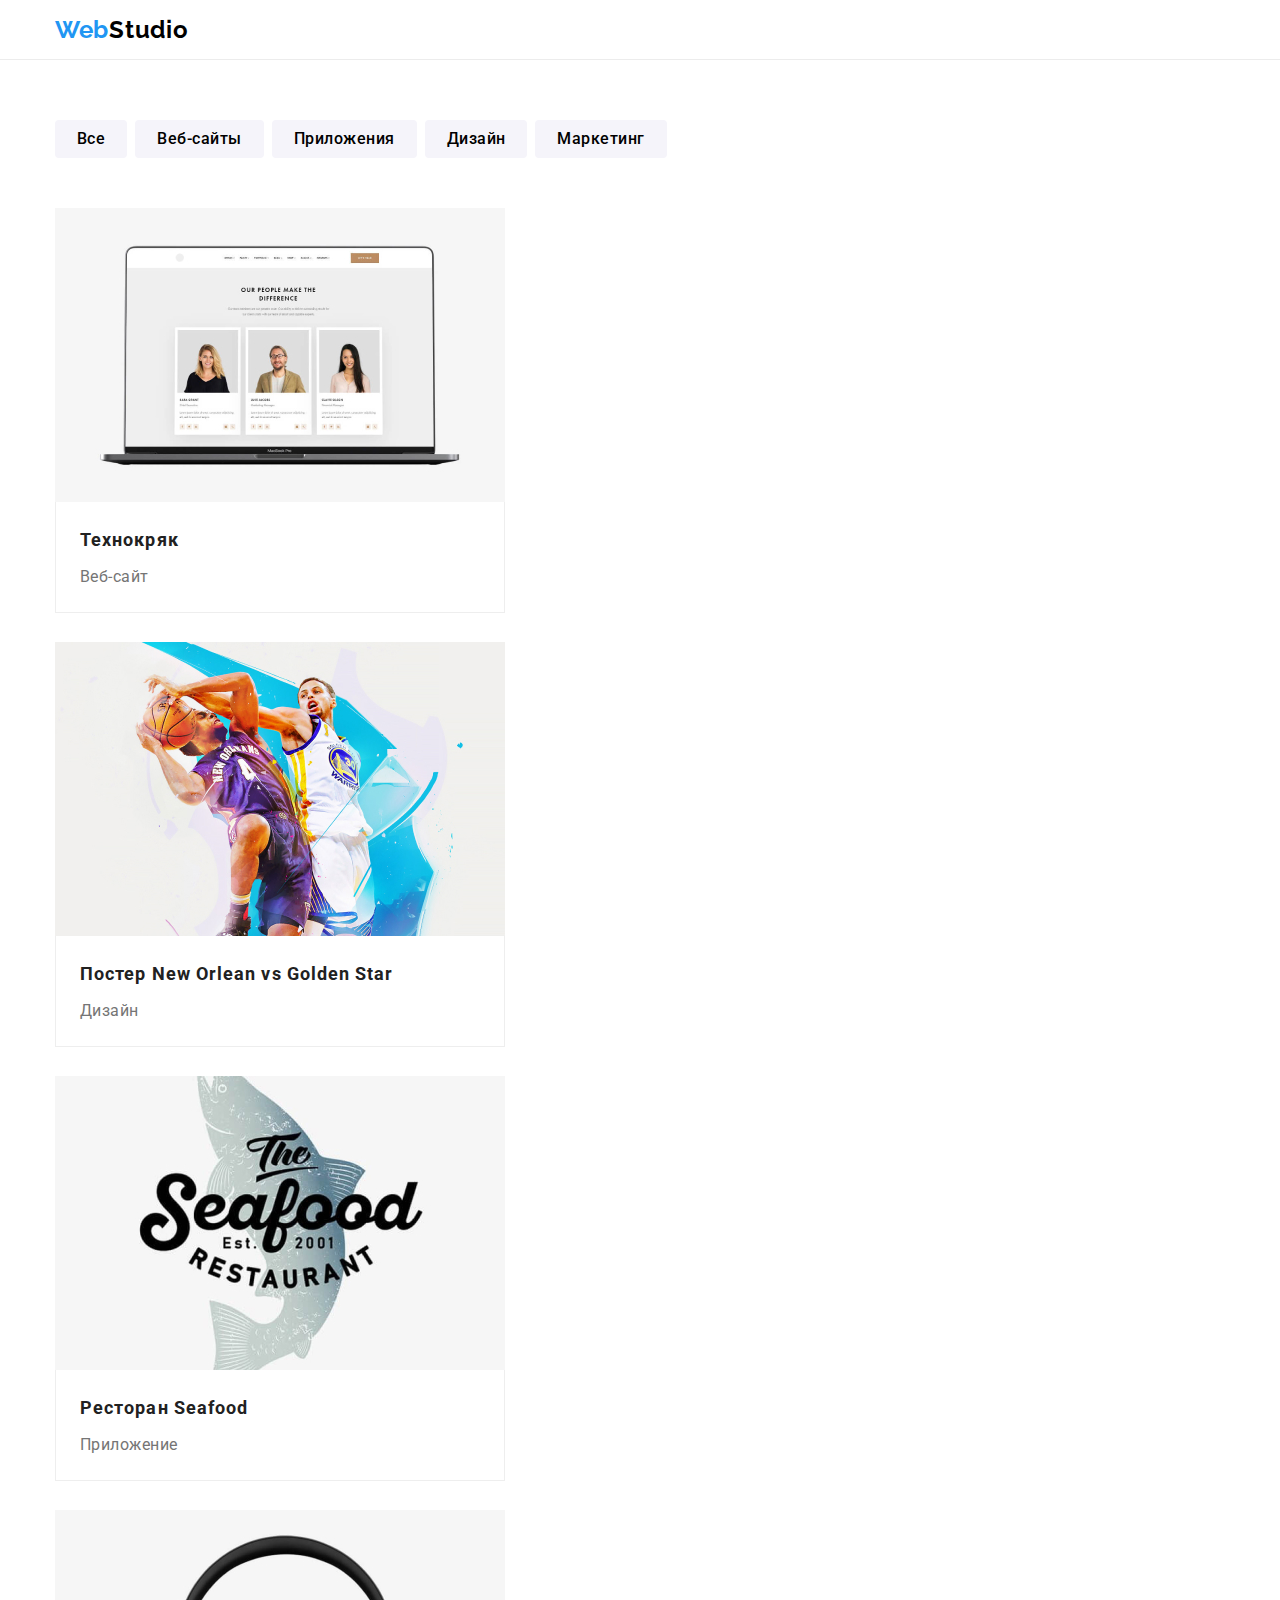
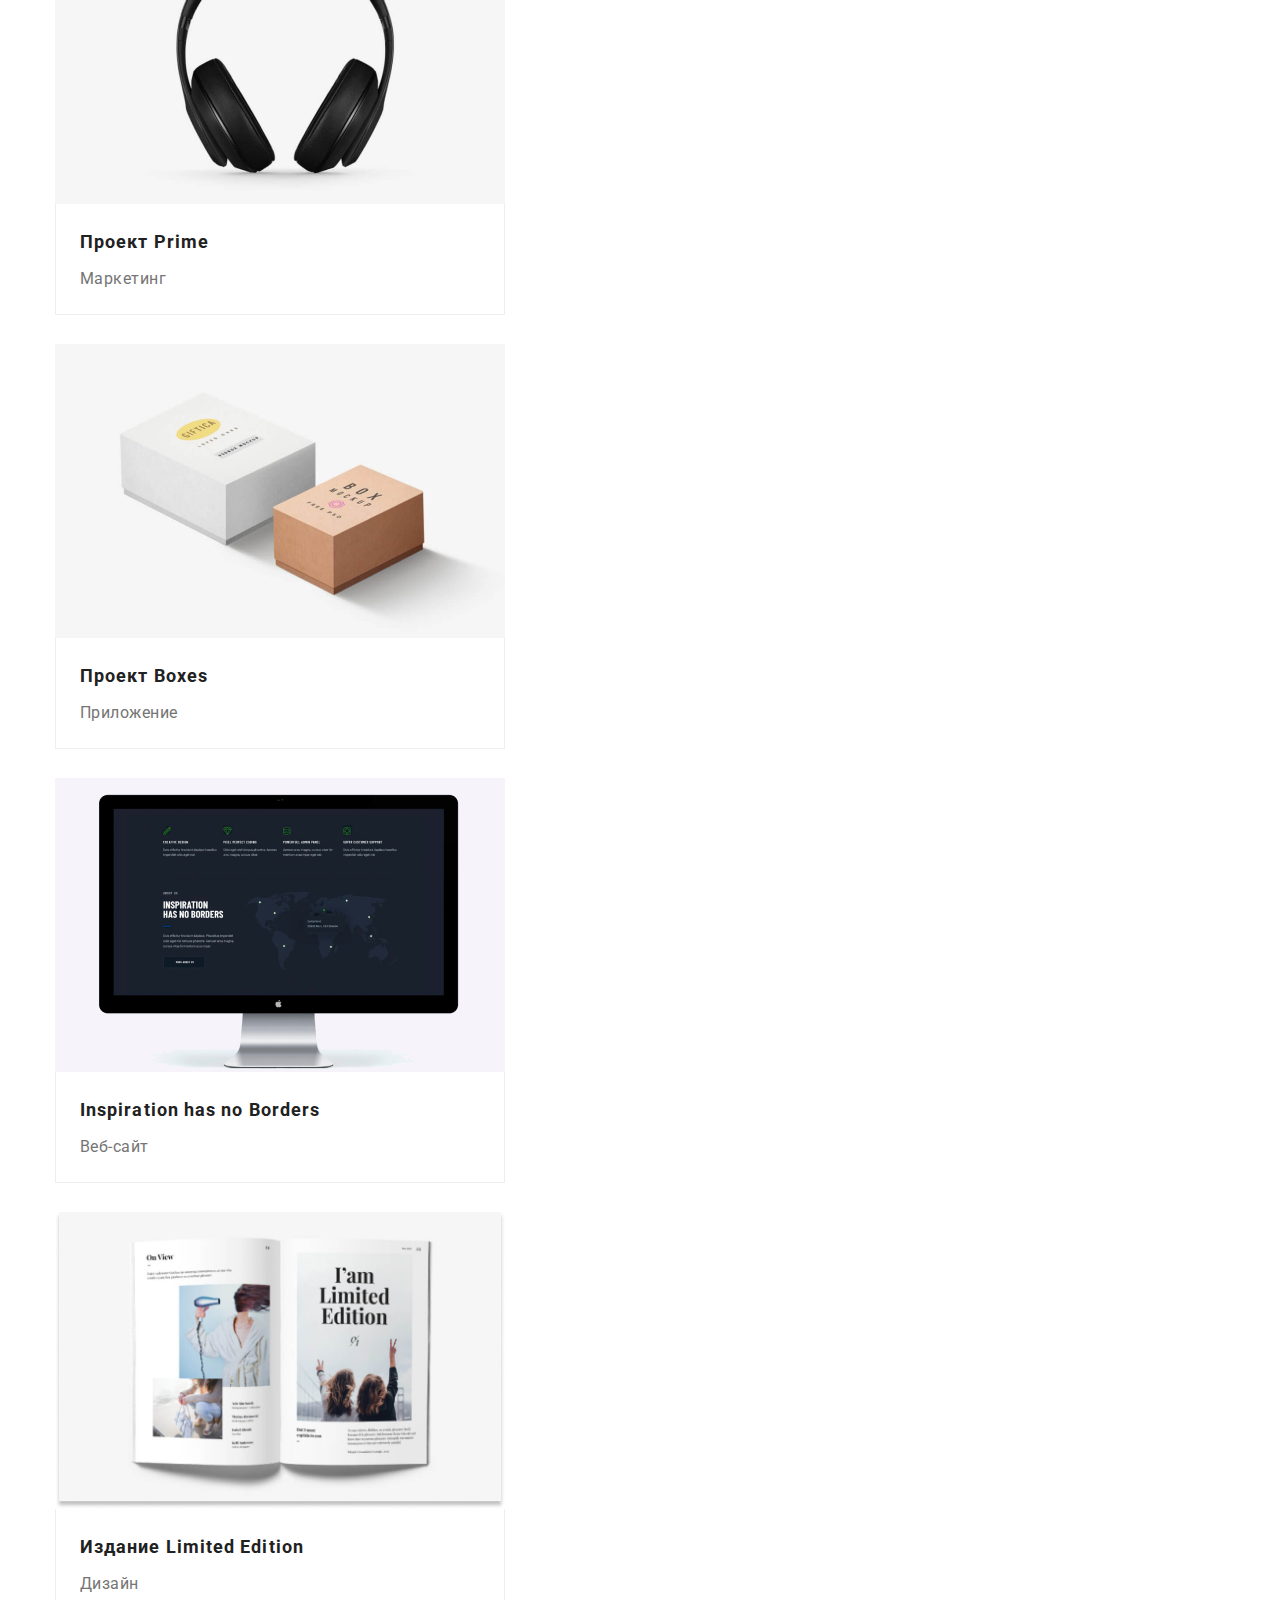
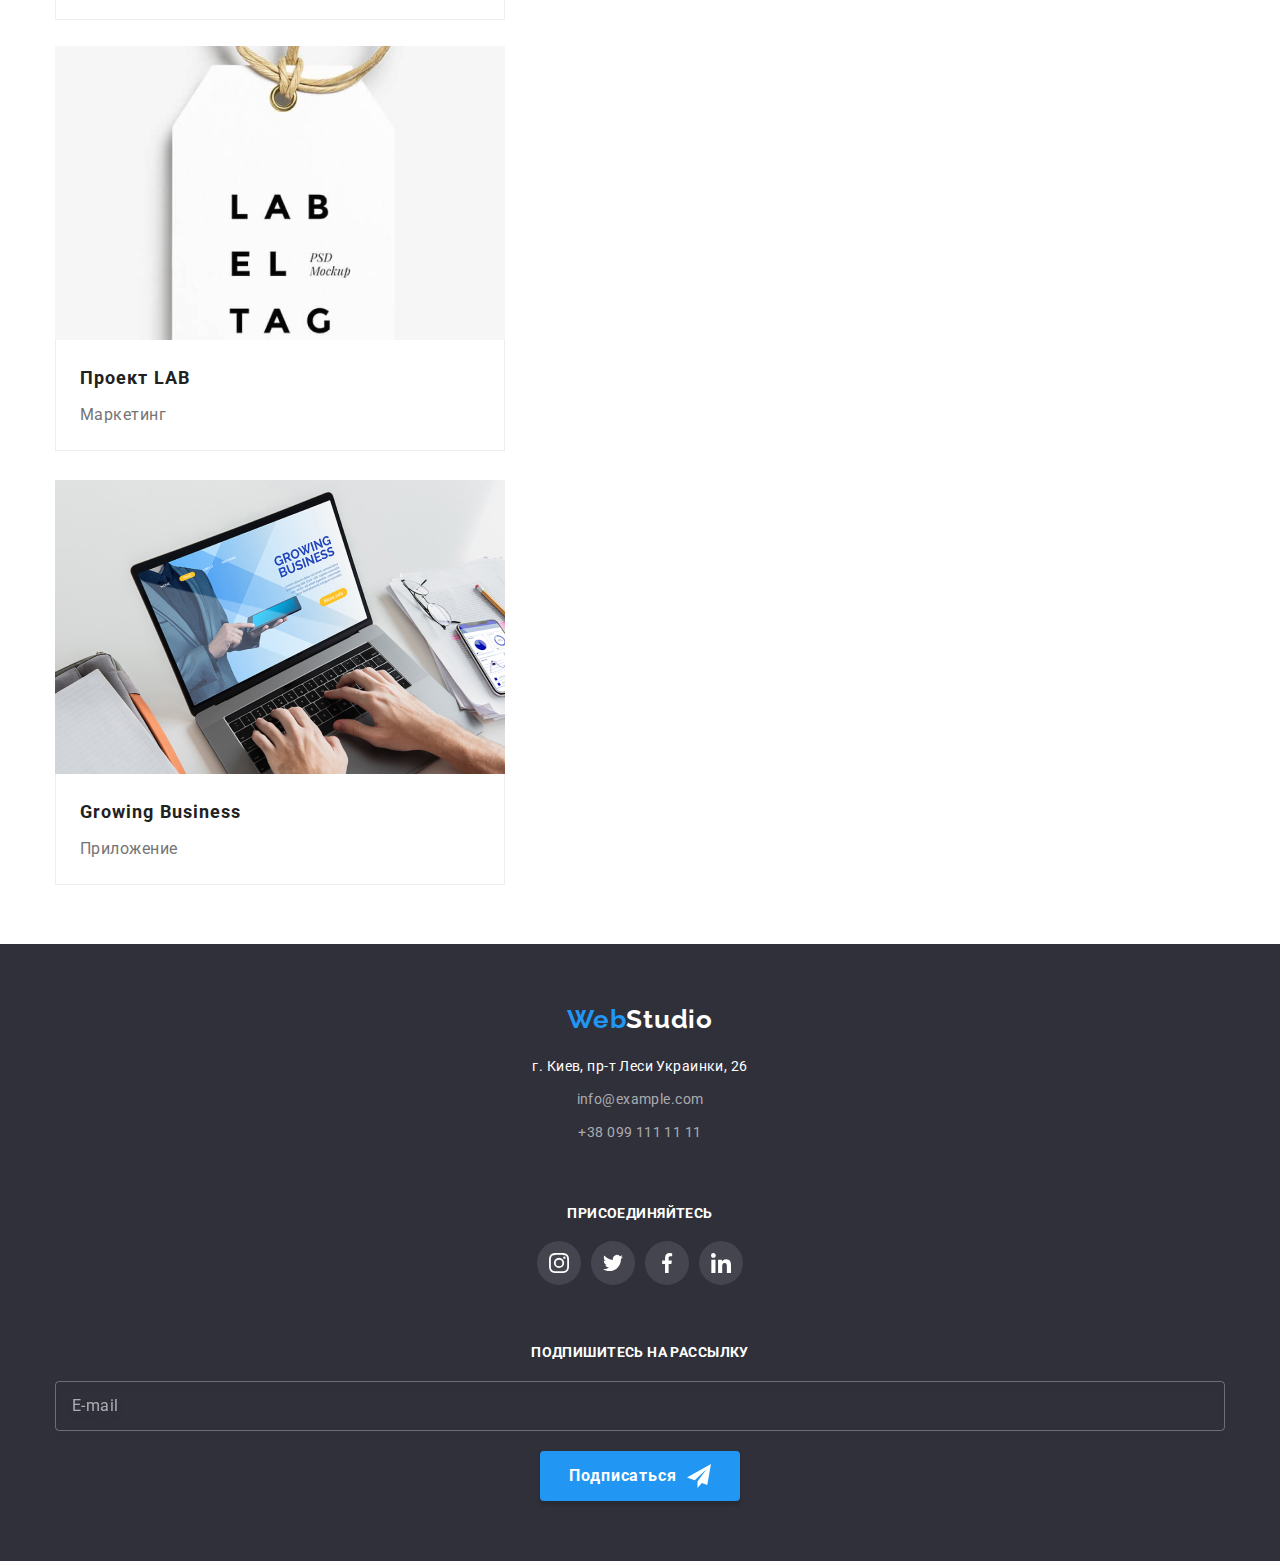
==== commit 0429781d: "portfolio mobile" ====
--- a/portfolio.html
+++ b/portfolio.html
@@ -56,7 +56,7 @@
 
   <ul class="portfolio-card list">
     <li class="portfolio-card__item"><a href=""><div class="portfolio-card__thumb">
-      <img class="portfolio-card__img" src="./images/portfolio/img.jpg" width="370" alt="Технокряк">
+      <img class="portfolio-card__img" src="./images/portfolio/mobile/img0.jpg" width="450px" alt="Технокряк">
       <p class="portfolio-card__overlay">
         Ресурс предлагает комплексные предложения с разным уровнем функционала и сервисов. Все это позволит посетителю
         получить
@@ -70,7 +70,7 @@
     </li>
     <li class="portfolio-card__item"><a href="">
       <div class="portfolio-card__thumb">
-      <img class="portfolio-card__img" src="./images/portfolio/img1.jpg" width="370" alt="Постер New Orlean vs Golden Star">
+      <img class="portfolio-card__img" src="./images/portfolio/mobile/img.jpg" width="450" alt="Постер New Orlean vs Golden Star">
       <p class="portfolio-card__overlay">
         Ресурс предлагает комплексные предложения с разным уровнем функционала и сервисов. Все это позволит посетителю получить
         исчерпывающие сведения о компании или частном лице.
@@ -82,7 +82,7 @@
     </div></a>
     </li>
     <li class="portfolio-card__item"><a href=""><div class="portfolio-card__thumb">
-      <img class="portfolio-card__img" src="./images/portfolio/img2.jpg" width="370" alt="Pесторан Seafood">
+      <img class="portfolio-card__img" src="./images/portfolio/mobile/img1.jpg" width="450" alt="Pесторан Seafood">
       <p class="portfolio-card__overlay">
         Ресурс предлагает комплексные предложения с разным уровнем функционала и сервисов. Все это позволит посетителю
         получить
@@ -95,7 +95,7 @@
     </div></a>
     </li>
     <li class="portfolio-card__item"><a href=""><div class="portfolio-card__thumb">
-      <img class="portfolio-card__img" src="./images/portfolio/img3.jpg" width="370" alt="Проект Prime">
+      <img class="portfolio-card__img" src="./images/portfolio/mobile/img2.jpg" width="450" alt="Проект Prime">
       <p class="portfolio-card__overlay">
         Ресурс предлагает комплексные предложения с разным уровнем функционала и сервисов. Все это позволит посетителю
         получить
@@ -108,7 +108,7 @@
     </div></a>
     </li>
     <li class="portfolio-card__item"><a href=""><div class="portfolio-card__thumb">
-      <img class="portfolio-card__img" src="./images/portfolio/img4.jpg" width="370" alt="Проект Boxes">
+      <img class="portfolio-card__img" src="./images/portfolio/mobile/img3.jpg" width="450" alt="Проект Boxes">
       <p class="portfolio-card__overlay">
         Ресурс предлагает комплексные предложения с разным уровнем функционала и сервисов. Все это позволит посетителю
         получить
@@ -121,7 +121,7 @@
     </div></a>
     </li>
     <li class="portfolio-card__item"><a href=""><div class="portfolio-card__thumb">
-      <img class="portfolio-card__img" src="./images/portfolio/img5.jpg" width="370" alt="Inspiration has no Borders">
+      <img class="portfolio-card__img" src="./images/portfolio/mobile/img4.jpg" width="450" alt="Inspiration has no Borders">
       <p class="portfolio-card__overlay">
         Ресурс предлагает комплексные предложения с разным уровнем функционала и сервисов. Все это позволит посетителю
         получить
@@ -134,7 +134,7 @@
     </div></a>
     </li>
     <li class="portfolio-card__item"><a href=""><div class="portfolio-card__thumb">
-      <img class="portfolio-card__img" src="./images/portfolio/img6.jpg" width="370" alt="Издание Limited Edition">
+      <img class="portfolio-card__img" src="./images/portfolio/mobile/img5.jpg" width="450" alt="Издание Limited Edition">
       <p class="portfolio-card__overlay">
         Ресурс предлагает комплексные предложения с разным уровнем функционала и сервисов. Все это позволит посетителю
         получить
@@ -147,7 +147,7 @@
     </div></a>
     </li>
     <li class="portfolio-card__item"><a href=""><div class="portfolio-card__thumb">
-      <img class="portfolio-card__img" src="./images/portfolio/img7.jpg" width="370" alt="Проект LAB">
+      <img class="portfolio-card__img" src="./images/portfolio/mobile/img6.jpg" width="450" alt="Проект LAB">
       <p class="portfolio-card__overlay">
         Ресурс предлагает комплексные предложения с разным уровнем функционала и сервисов. Все это позволит посетителю
         получить
@@ -160,7 +160,7 @@
     </div></a>
     </li>
     <li class="portfolio-card__item"><a href=""><div class="portfolio-card__thumb">
-      <img class="portfolio-card__img" src="./images/portfolio/img8.jpg" width="370" alt="Growing Business">
+      <img class="portfolio-card__img" src="./images/portfolio/mobile/img7.jpg" width="450" alt="Growing Business">
       <p class="portfolio-card__overlay">
         Ресурс предлагает комплексные предложения с разным уровнем функционала и сервисов. Все это позволит посетителю
         получить
--- a/css/main.min.css
+++ b/css/main.min.css
@@ -1,2 +1,2 @@
-*,::before,::after{box-sizing:border-box}html{line-height:1.15;-webkit-text-size-adjust:100%;-moz-tab-size:4;tab-size:4}body{margin:0;font-family:system-ui,-apple-system,"Segoe UI",Roboto,Helvetica,Arial,sans-serif,"Apple Color Emoji","Segoe UI Emoji"}hr{height:0;color:inherit}abbr[title]{text-decoration:underline dotted}b,strong{font-weight:bolder}code,kbd,samp,pre{font-family:ui-monospace, SFMono-Regular, Consolas, 'Liberation Mono', Menlo, monospace;font-size:1em}small{font-size:80%}sub,sup{font-size:75%;line-height:0;position:relative;vertical-align:baseline}sub{bottom:-0.25em}sup{top:-0.5em}table{text-indent:0;border-color:inherit}button,input,optgroup,select,textarea{font-family:inherit;font-size:100%;line-height:1.15;margin:0}button,select{text-transform:none}button,[type='button'],[type='reset'],[type='submit']{-webkit-appearance:button}::-moz-focus-inner{border-style:none;padding:0}:-moz-focusring{outline:1px dotted ButtonText}:-moz-ui-invalid{box-shadow:none}legend{padding:0}progress{vertical-align:baseline}::-webkit-inner-spin-button,::-webkit-outer-spin-button{height:auto}[type='search']{-webkit-appearance:textfield;outline-offset:-2px}::-webkit-search-decoration{-webkit-appearance:none}::-webkit-file-upload-button{-webkit-appearance:button;font:inherit}summary{display:list-item}body{margin:0 0 0 0;font-family:"Roboto",sans-serif;background:#fff;color:#757575;font-size:14px;line-height:1.33}p,h1,h2,h3,h4,h5,h6{margin:0}ul,ol{margin:0;padding:0}a{text-decoration:none}address{font-style:normal}textarea{resize:none}button{display:flex;justify-content:center;align-items:center;font-family:inherit;border:transparent;border-radius:4px;cursor:pointer;font-size:16px}.container{width:1200px;margin:0 auto;padding-left:15px;padding-right:15px}.section__title{margin-top:0;margin-bottom:50px;font-weight:700;font-size:36px;line-height:1.15;text-align:center;letter-spacing:0.03em;color:#212121}.section{padding-top:94px;padding-bottom:94px}.site-nav,.contact,.feature__list,.team-card,.team-social,.clients__list,.address-box,.footer-social__list,.buttons-list,.portfolio-card{padding-top:0;padding-bottom:0;padding-right:0;padding-left:0;margin-top:0;margin-bottom:0;margin-left:0;margin-right:0;list-style:none}.visually-hidden{position:absolute;width:1px;height:1px;margin:-1px;border:0;padding:0;white-space:nowrap;clip-path:inset(100%);clip:rect(0 0 0 0);overflow:hidden}.header{background-color:#fff;border-bottom:1px solid #ececec}.header__box{display:flex;align-items:center;justify-content:space-between}.header__nav{display:flex;align-items:center}.site-nav{display:flex;margin-left:93px;gap:50px}.site-nav__link{padding-top:32px;padding-bottom:32px;color:#212121;font-weight:500;font-size:14px;line-height:1.1;letter-spacing:0.02em;text-decoration:none;transition-property:color;transition-duration:250ms;transition-timing-function:cubic-bezier(0.4, 0, 0.2, 1)}.site-nav__link:hover,.site-nav__link:focus{color:#2196F3}.site-nav__link--active{position:relative;color:#2196F3}.site-nav__link--active::after{position:absolute;bottom:-2px;left:0;content:'';min-width:100%;height:4px;border:none;background-color:#2196F3;outline:2px;border-radius:2px}.contact{display:flex;justify-content:end;gap:30px}.contact__item{display:flex;align-items:center;justify-content:center}.contact__link{display:flex;align-items:center;padding-top:32px;padding-bottom:32px;color:#757575;text-decoration:none;font-style:normal;font-weight:500;font-size:14px;line-height:1.14;letter-spacing:0.02em;transition-property:color;transition-duration:250ms;transition-timing-function:cubic-bezier(0.4, 0, 0.2, 1)}.contact__link:hover,.contact__link:focus,.contact__link:hover .contact__icon,.contact__link:focus .contact__icon{color:#2196F3;fill:#2196F3}.contact__icon{width:16px;height:12px;margin-right:10px;fill:#757575;transition-property:fill;transition-duration:250ms;transition-timing-function:cubic-bezier(0.4, 0, 0.2, 1)}.logo{font-family:"Raleway",sans-serif;font-weight:700;font-size:26px;line-height:1.19;letter-spacing:0.03em;color:black;text-decoration:none;transition-property:color;transition-duration:250ms;transition-timing-function:cubic-bezier(0.4, 0, 0.2, 1)}.logo__span{color:#2196F3}.logo:hover,.logo:focus{color:#2196F3}.footer__logo{display:block;margin-bottom:20px;color:#fff;transition-property:color;transition-duration:250ms;transition-timing-function:cubic-bezier(0.4, 0, 0.2, 1)}.footer-logo__span{color:#2196F3}.hero{padding-top:200px;padding-bottom:200px;align-items:center;text-align:center;background-color:#2F303A;background-image:linear-gradient(to right, rgba(47,48,58,0.4), rgba(47,48,58,0.4)),url(../images/hero-bg.jpg);background-repeat:no-repeat;background-position:center}.section__title--main{margin-bottom:30px;margin-left:auto;margin-right:auto;width:696px;height:120px;font-weight:900;font-size:44px;line-height:1.36;letter-spacing:0.06em;text-transform:uppercase;color:#fff}.hero__button{min-width:200px;height:50px;margin-right:484px;margin-left:484px;background:#2196F3;box-shadow:0px 4px 4px rgba(0,0,0,0.15);font-weight:700;line-height:1.87;letter-spacing:0.06em;color:#fff;transition-property:scale(1);transition-duration:250ms;transition-timing-function:cubic-bezier(0.4, 0, 0.2, 1)}.hero__button:hover{transform:scale(1.1)}.feature{padding-left:0;padding-right:0;background-color:var(--bg-color-wite)}.feature__list{display:flex;gap:30px}.feature__item{max-width:270px}.feature__box{display:flex;align-items:center;justify-content:center;width:270px;height:120px;margin-bottom:30px;background-color:#F5F4FA;border-radius:4px}.feature__icon{width:70px;height:70px}.feature__title{margin-bottom:10px;color:#212121;font-weight:700;font-size:14px;line-height:1.14;letter-spacing:0.03em;text-transform:uppercase}.feature__text{line-height:1.71;letter-spacing:0.03em}.work{background-color:#fff;padding-top:0}.work__list{position:relative;display:flex;gap:30px}.work__img{display:block}.work__box{position:absolute;bottom:0;display:flex;justify-content:center;align-items:center;width:370px;height:70px;background-color:rgba(47,48,58,0.8);font-weight:700;font-size:14px;line-height:1.14px;text-align:center;letter-spacing:0.03em;text-transform:uppercase;color:#fff}.team{background-color:#F5F4FA}.team-card{display:flex;gap:30px}.team-card__item{background-color:#fff;box-shadow:0px 1px 3px rgba(0,0,0,0.12),0px 1px 1px rgba(0,0,0,0.14),0px 2px 1px rgba(0,0,0,0.2);border-radius:0px 0px 4px 4px}.team-card__img{display:block}.team-card__box{padding-top:30px;padding-bottom:30px}.team-card__title{margin-bottom:10px;font-weight:500;font-size:16px;text-align:center;line-height:1.19;letter-spacing:0.03em;color:#212121}.team-card__text{margin-bottom:16px;font-size:16px;line-height:1.19;text-align:center;letter-spacing:0.03em;color:#757575}.team-social{display:flex;justify-content:center;gap:10px}.team-social__link{display:flex;align-items:center;justify-content:center;width:44px;height:44px;fill:#afb1b8;border-radius:50%;transition-property:background-color;transition-duration:250ms;transition-timing-function:cubic-bezier(0.4, 0, 0.2, 1)}.team-social__link:hover,.team-social__link:focus{background-color:#2196F3;fill:#fff}.team-social__icon{width:20px;height:20px;padding:0;transition-property:fill;transition-duration:250ms;transition-timing-function:cubic-bezier(0.4, 0, 0.2, 1)}.clients__list{display:flex;justify-content:center;gap:30px}.clients__link{display:flex;width:170px;height:92px;border:1px solid #afb1b8;border-radius:4px;align-items:center;justify-content:center;transition-property:border-color;transition-duration:250ms;transition-timing-function:cubic-bezier(0.4, 0, 0.2, 1)}.clients__link:hover .clients__icon,.clients__link:focus .clients__icon{fill:#2196F3}.clients__link:hover,.clients__link:focus{border:1px solid #2196F3}.clients__icon{width:106px;height:60px;fill:#afb1b8;transition-property:fill;transition-duration:250ms;transition-timing-function:cubic-bezier(0.4, 0, 0.2, 1)}.footer{padding-top:60px;padding-bottom:60px;background-color:#2F303A}.footer-box{display:flex;align-items:baseline}.address-box__link{color:rgba(255,255,255,0.6);font-size:14px;line-height:1.71;letter-spacing:0.03em;text-decoration:none;transition-property:color;transition-duration:cubic-bezier(0.4, 0, 0.2, 1);transition-timing-function:cubic-bezier(0.4, 0, 0.2, 1)}.address-box__link:focus,.address-box__link:hover{color:#2196F3}.fact-address{display:inline-block;margin-bottom:9px;color:#ffffff}.mail{display:block;margin-bottom:9px}.tel{display:block}.footer-social{margin-left:70px}.footer-social__label{margin-bottom:20px;font-weight:700;font-size:14px;line-height:16px;letter-spacing:0.03em;text-transform:uppercase;color:#fff}.footer-social__list{display:flex;gap:10px}.footer-social__link{display:flex;align-items:center;justify-content:center;width:44px;height:44px;border-radius:50%;background-color:rgba(255,255,255,0.1);fill:#fff;transition-property:background-color;transition-duration:250ms;transition-timing-function:cubic-bezier(0.4, 0, 0.2, 1)}.footer-social__link:hover,.footer-social__link:focus{background-color:#2196F3}.footer-social__icon{width:20px;height:20px}.footer-form{display:flex;justify-content:space-between;width:570px;margin-left:93px}.footer-form__box{display:flex;flex-direction:column}.footer-form__input{padding:15px 16px;width:358px;height:50px;background-color:transparent;border:1px solid rgba(255,255,255,0.3);border-radius:4px;filter:drop-shadow(0px 4px 4px rgba(0,0,0,0.15));font-size:16px;line-height:1.25;letter-spacing:0.03em;color:rgba(255,255,255,0.6);transition-property:outline-color;transition-duration:250ms;transition-timing-function:cubic-bezier(0.4, 0, 0.2, 1)}.footer-form__input:focus{outline:1px solid #2196F3}.footer-form__input::placeholder{font-size:16px;line-height:1.25;letter-spacing:0.03em;color:rgba(255,255,255,0.6)}.footer-form__label{margin-bottom:20px;font-weight:700;font-size:14px;line-height:1.14;letter-spacing:0.03em;text-transform:uppercase;color:#fff}.footer-button{display:flex;justify-content:center;align-items:flex-end}.footer-button__box{display:flex;justify-content:center;align-items:center;width:200px;height:50px;background-color:#2196F3;box-shadow:0px 4px 4px rgba(0,0,0,0.15);border-radius:4px;border-color:transparent;font-weight:700;font-size:16px;line-height:1.88;letter-spacing:0.06em;color:#fff}.footer-button__icon{margin-left:10px;width:24px;height:24px}.backdrop{position:fixed;top:0;right:0;left:0;bottom:0;background-color:rgba(0,0,0,0.2);opacity:1;transition:opacity 250ms cubic-bezier(0.4, 0, 0.2, 1)}.is-hidden{opacity:0;pointer-events:none}.backdrop.is-hidden .modal{transform:translate(-50%, -50%) scale(1.3)}.modal{position:absolute;top:50%;left:50%;height:581px;width:528px;display:flex;justify-content:center;align-items:center;background-color:#fff;box-shadow:0px 1px 3px rgba(0,0,0,0.12),0px 1px 1px rgba(0,0,0,0.14),0px 2px 1px rgba(0,0,0,0.2);border-radius:4px;z-index:10;transform:translate(-50%, -50%) scale(1);transition:250ms cubic-bezier(0.4, 0, 0.2, 1)}.modal__button{position:absolute;top:8px;right:8px;display:flex;justify-content:center;align-items:center;width:30px;height:30px;cursor:pointer;background-color:transparent;border:1px solid rgba(0,0,0,0.1);border-radius:50%}.modal__button:hover .modal__icon{fill:#2196F3}.modal__icon{width:11px;height:11px;fill:#000;transition-property:fill;transition-duration:250ms;transition-timing-function:cubic-bezier(0.4, 0, 0.2, 1)}.modal__form{text-align:start}.modal__title{margin-bottom:12px;font-weight:700;font-size:20px;line-height:1.15;text-align:center;letter-spacing:0.03em;color:#212121}.modal-form{position:relative;display:flex;flex-direction:column}.modal-form__input{border:1px solid rgba(33,33,33,0.2);border-radius:4px;cursor:pointer;font-size:12px;line-height:1.17;letter-spacing:0.01em;color:#757575}.modal-form__input.comment{margin-bottom:20px;padding:16px;height:120px;transition-property:outline-color;transition-duration:250ms;transition-timing-function:cubic-bezier(0.4, 0, 0.2, 1)}.modal-form__input.comment::placeholder{font-size:14px;line-height:1.14;letter-spacing:0.01em;color:rgba(117,117,117,0.5)}.modal-form__input{height:40px;margin-bottom:10px;padding:10px 42px;transition-property:outline-color;transition-duration:250ms;transition-timing-function:cubic-bezier(0.4, 0, 0.2, 1)}.modal-form__input:focus ~ .modal-form__icon{fill:#2196F3}.modal-form__input:focus{outline:1px solid #2196F3}.modal-form__icon{position:absolute;top:33px;left:15px;display:inline-block;width:18px;height:18px;background-color:transparent;transition-property:fill;transition-duration:250ms;transition-timing-function:cubic-bezier(0.4, 0, 0.2, 1)}.form-checkbox{position:relative;display:flex;justify-content:center;align-items:center;text-align:center;margin-bottom:30px;cursor:pointer}.form-checkbox__label{display:flex;align-items:center;padding-left:24px}.form-checkbox__input{position:absolute;width:1px;height:1px;margin:-1px;border:0;padding:0;white-space:nowrap;clip-path:inset(100%);clip:rect(0 0 0 0);overflow:hidden}.form-checkbox__input:checked+.form-checkbox__icon{background-image:url(../images/icons/check.svg);background-color:#2196F3;border-radius:2px;background-repeat:no-repeat;background-position:50% 50%}.form-checkbox__icon{position:absolute;width:16px;height:15px;margin-left:-24px;background-image:url(../images/icons/square.svg);transition:background-image 250ms cubic-bezier(0.4, 0, 0.2, 1)}.form-checkbox__link{margin-left:4px;font-size:14px;line-height:1.71;letter-spacing:0.03em;text-decoration-line:underline;color:#2196F3}.form-button{display:flex;justify-content:center;align-items:center}.form-button__box{padding:0;width:200px;height:50px;background-color:#2196F3;box-shadow:0px 4px 4px rgba(0,0,0,0.15);border-radius:4px;border:transparent;font-weight:700;font-size:16px;line-height:1.88;letter-spacing:0.06em;color:#ffffff}.buttons-list{display:flex;margin-bottom:50px;justify-content:center;gap:8px}.buttons-list__button{padding-top:6px;padding-bottom:6px;padding-right:22px;padding-left:22px;height:38px;background:#F5F4FA;font-weight:500;line-height:1.62;text-align:center;letter-spacing:0.03em;transition-property:background-color, color;transition-duration:250ms;transition-timing-function:cubic-bezier(0.4, 0, 0.2, 1)}.buttons-list__button:hover,.buttons-list__button:focus{background:#2196F3;box-shadow:0px 3px 1px rgba(0,0,0,0.1),0px 1px 2px rgba(0,0,0,0.08),0px 2px 2px rgba(0,0,0,0.12);color:#fff}.portfolio-card{display:flex;flex-wrap:wrap;gap:30px}.portfolio-card__item{width:370px;height:404px;transition-property:box-shadow;transition-duration:250ms;transition-timing-function:cubic-bezier(0.4, 0, 0.2, 1)}.portfolio-card__item:hover{box-shadow:0px 1px 1px rgba(0,0,0,0.12),0px 4px 4px rgba(0,0,0,0.06),1px 4px 6px rgba(0,0,0,0.16);cursor:pointer}.portfolio-card__item:hover .portfolio-card__overlay,.portfolio-card__item:focus .portfolio-card__overlay{transform:translateY(0)}.portfolio-card__thumb{position:relative;overflow:hidden}.portfolio-card__overlay{position:absolute;top:0;left:0;padding:63px 24px;width:100%;height:100%;background-color:rgba(33,150,243,0.9);font-weight:400;font-size:18px;line-height:1.56;letter-spacing:0.03em;color:#fff;transform:translateY(100%);transition:transform 250ms cubic-bezier(0.4, 0, 0.2, 1)}.portfolio-card__img{display:block}.portfolio-card__box{padding-top:20px;padding-bottom:20px;padding-left:24px;padding-right:24px;margin:0;border-left:1px solid #eeeeee;border-right:1px solid #eeeeee;border-bottom:1px solid #eeeeee}.portfolio-card__title{margin-bottom:4px;font-weight:700;font-size:18px;line-height:2;letter-spacing:0.06em;color:#212121}.portfolio-card__text{font-size:16px;line-height:1.88;letter-spacing:0.03em;color:#757575}
+*,::before,::after{box-sizing:border-box}html{line-height:1.15;-webkit-text-size-adjust:100%;-moz-tab-size:4;tab-size:4}body{margin:0;font-family:system-ui,-apple-system,"Segoe UI",Roboto,Helvetica,Arial,sans-serif,"Apple Color Emoji","Segoe UI Emoji"}hr{height:0;color:inherit}abbr[title]{text-decoration:underline dotted}b,strong{font-weight:bolder}code,kbd,samp,pre{font-family:ui-monospace, SFMono-Regular, Consolas, 'Liberation Mono', Menlo, monospace;font-size:1em}small{font-size:80%}sub,sup{font-size:75%;line-height:0;position:relative;vertical-align:baseline}sub{bottom:-0.25em}sup{top:-0.5em}table{text-indent:0;border-color:inherit}button,input,optgroup,select,textarea{font-family:inherit;font-size:100%;line-height:1.15;margin:0}button,select{text-transform:none}button,[type='button'],[type='reset'],[type='submit']{-webkit-appearance:button}::-moz-focus-inner{border-style:none;padding:0}:-moz-focusring{outline:1px dotted ButtonText}:-moz-ui-invalid{box-shadow:none}legend{padding:0}progress{vertical-align:baseline}::-webkit-inner-spin-button,::-webkit-outer-spin-button{height:auto}[type='search']{-webkit-appearance:textfield;outline-offset:-2px}::-webkit-search-decoration{-webkit-appearance:none}::-webkit-file-upload-button{-webkit-appearance:button;font:inherit}summary{display:list-item}body{margin-top:0;margin-bottom:0;margin-left:0;margin-right:0;font-family:"Roboto",sans-serif;background:#fff;color:#757575;font-size:14px;line-height:1.33}p,h1,h2,h3,h4,h5,h6{margin:0}ul,ol{margin:0;padding:0}a{text-decoration:none}address{font-style:normal}textarea{resize:none}button{display:flex;justify-content:center;align-items:center;font-family:inherit;border:transparent;border-radius:4px;cursor:pointer;font-size:16px}img{display:block}.container{margin-top:0;margin-bottom:0;margin-left:auto;margin-right:auto;padding-left:15px;padding-right:15px}@media screen and (min-width: 480px){.container{width:480px}}@media screen and (min-width: 768px){.container{width:768px}}@media screen and (min-width: 1200px){.container{width:1200px}}.section__title{margin-top:0;margin-bottom:30px;font-weight:700;font-size:28px;line-height:1.18;text-align:center;letter-spacing:0.03em;color:#212121}.section{padding-top:60px;padding-bottom:60px}.site-nav,.contact,.feature__list,.team-card,.team-social,.clients__list,.address-box,.footer-social__list,.buttons-list,.portfolio-card{padding-top:0;padding-bottom:0;padding-right:0;padding-left:0;margin-top:0;margin-bottom:0;margin-left:0;margin-right:0;list-style:none}.visually-hidden{position:absolute;width:1px;height:1px;margin:-1px;border:0;padding:0;white-space:nowrap;clip-path:inset(100%);clip:rect(0 0 0 0);overflow:hidden}.header{height:60px;text-align:center;background-color:#fff;border-bottom:1px solid #ececec}.header__box{display:flex;align-items:center;justify-content:space-between}.header__nav{display:flex;align-items:center}.site-nav{display:none;margin-left:93px;gap:50px}.site-nav__link{padding-top:32px;padding-bottom:32px;color:#212121;font-weight:500;font-size:14px;line-height:1.1;letter-spacing:0.02em;text-decoration:none;transition-property:color;transition-duration:250ms;transition-timing-function:cubic-bezier(0.4, 0, 0.2, 1)}.site-nav__link:hover,.site-nav__link:focus{color:#2196F3}.site-nav__link--active{position:relative;color:#2196F3}.site-nav__link--active::after{position:absolute;bottom:-2px;left:0;content:'';min-width:100%;height:4px;border:none;background-color:#2196F3;outline:2px;border-radius:2px}.contact{display:none;justify-content:end;gap:30px}.contact__item{display:flex;align-items:center;justify-content:center}.contact__link{display:flex;align-items:center;padding-top:32px;padding-bottom:32px;color:#757575;text-decoration:none;font-style:normal;font-weight:500;font-size:14px;line-height:1.14;letter-spacing:0.02em;transition-property:color;transition-duration:250ms;transition-timing-function:cubic-bezier(0.4, 0, 0.2, 1)}.contact__link:hover,.contact__link:focus,.contact__link:hover .contact__icon,.contact__link:focus .contact__icon{color:#2196F3;fill:#2196F3}.contact__icon{width:16px;height:12px;margin-right:10px;fill:#757575;transition-property:fill;transition-duration:250ms;transition-timing-function:cubic-bezier(0.4, 0, 0.2, 1)}.logo{font-family:"Raleway",sans-serif;font-weight:700;font-size:26px;line-height:1.19;letter-spacing:0.03em;color:black;text-decoration:none;transition-property:color;transition-duration:250ms;transition-timing-function:cubic-bezier(0.4, 0, 0.2, 1)}.logo__span{color:#2196F3}.logo:hover,.logo:focus{color:#2196F3}.header__logo{padding-top:16px;padding-bottom:16px;font-size:24px;line-height:1.17;letter-spacing:0.03em}.footer__logo{display:block;margin-bottom:20px;text-align:center;color:#fff;transition-property:color;transition-duration:250ms;transition-timing-function:cubic-bezier(0.4, 0, 0.2, 1)}.footer-logo__span{color:#2196F3}.hero{padding-top:118px;padding-bottom:118px;align-items:center;text-align:center;background-color:#2F303A;background-image:linear-gradient(to right, rgba(47,48,58,0.4), rgba(47,48,58,0.4)),url(../images/hero-bg.jpg);background-repeat:no-repeat;background-position:center}.section__title--main{margin-bottom:30px;padding-right:45px;padding-left:45px;font-weight:900;font-size:26px;line-height:1.62;text-align:center;letter-spacing:0.06em;text-transform:uppercase;color:#fff}.hero__button{min-width:200px;height:50px;margin-right:auto;margin-left:auto;background:#2196F3;box-shadow:0px 4px 4px rgba(0,0,0,0.15);font-weight:700;line-height:1.87;letter-spacing:0.06em;color:#fff;transition-property:scale(1);transition-duration:250ms;transition-timing-function:cubic-bezier(0.4, 0, 0.2, 1)}.hero__button:hover{transform:scale(1.1)}.feature{padding-left:0;padding-right:0;background-color:#fff}.feature__list{gap:30px}.feature__item{max-width:100%}.feature__item:not(:last-child){margin-bottom:30px}.feature__box{display:flex;align-items:center;justify-content:center;width:100%;height:120px;margin-bottom:30px;background-color:#F5F4FA;border-radius:4px}.feature__icon{width:70px;height:70px}.feature__title{margin-bottom:10px;text-align:center;color:#212121;font-weight:700;font-size:14px;line-height:1.14;letter-spacing:0.03em;text-transform:uppercase}.feature__text{line-height:1.71;letter-spacing:0.03em}.work{display:none;background-color:#fff;padding-top:0}.work__list{position:relative;display:flex;gap:30px}.work__img{display:block}.work__box{position:absolute;bottom:0;display:flex;justify-content:center;align-items:center;width:370px;height:70px;background-color:rgba(47,48,58,0.8);font-weight:700;font-size:14px;line-height:1.14px;text-align:center;letter-spacing:0.03em;text-transform:uppercase;color:#fff}.team{background-color:#F5F4FA}.team-card__item{width:100%;background-color:#fff;box-shadow:0px 1px 3px rgba(0,0,0,0.12),0px 1px 1px rgba(0,0,0,0.14),0px 2px 1px rgba(0,0,0,0.2);border-radius:0px 0px 4px 4px}.team-card__item:not(:last-child){margin-bottom:30px}.team-card__img{width:450px;height:460px}.team-card__box{padding-top:30px;padding-bottom:30px}.team-card__title{margin-bottom:10px;font-weight:500;font-size:16px;text-align:center;line-height:1.19;letter-spacing:0.03em;color:#212121}.team-card__text{margin-bottom:16px;font-size:16px;line-height:1.19;text-align:center;letter-spacing:0.03em;color:#757575}.team-social{display:flex;justify-content:center;gap:10px}.team-social__link{display:flex;align-items:center;justify-content:center;width:44px;height:44px;fill:#afb1b8;border-radius:50%;transition-property:background-color;transition-duration:250ms;transition-timing-function:cubic-bezier(0.4, 0, 0.2, 1)}.team-social__link:hover,.team-social__link:focus{background-color:#2196F3;fill:#fff}.team-social__icon{width:20px;height:20px;padding:0;transition-property:fill;transition-duration:250ms;transition-timing-function:cubic-bezier(0.4, 0, 0.2, 1)}.clients__list{width:100%;display:flex;flex-direction:row;flex-wrap:wrap;gap:30px}.clients__link{display:flex;width:210px;height:92px;border:1px solid #afb1b8;border-radius:4px;align-items:center;justify-content:center;transition-property:border-color;transition-duration:250ms;transition-timing-function:cubic-bezier(0.4, 0, 0.2, 1)}.clients__link:hover .clients__icon,.clients__link:focus .clients__icon{fill:#2196F3}.clients__link:hover,.clients__link:focus{border:1px solid #2196F3}.clients__icon{width:106px;height:60px;fill:#afb1b8;transition-property:fill;transition-duration:250ms;transition-timing-function:cubic-bezier(0.4, 0, 0.2, 1)}.footer{padding-top:60px;padding-bottom:60px;background-color:#2F303A}.address-box{text-align:center;margin-bottom:60px}.address-box__link{color:rgba(255,255,255,0.6);font-size:14px;line-height:1.71;letter-spacing:0.03em;text-decoration:none;transition-property:color;transition-duration:cubic-bezier(0.4, 0, 0.2, 1);transition-timing-function:cubic-bezier(0.4, 0, 0.2, 1)}.address-box__link:focus,.address-box__link:hover{color:#2196F3}.fact-address{display:inline-block;margin-bottom:9px;color:#ffffff}.mail{display:block;margin-bottom:9px}.tel{display:block}.footer-social{text-align:center}.footer-social__label{margin-bottom:20px;font-weight:700;font-size:14px;line-height:16px;letter-spacing:0.03em;text-transform:uppercase;color:#fff}.footer-social__list{display:flex;justify-content:center;gap:10px;margin-bottom:60px}.footer-social__link{display:flex;align-items:center;justify-content:center;width:44px;height:44px;border-radius:50%;background-color:rgba(255,255,255,0.1);fill:#fff;transition-property:background-color;transition-duration:250ms;transition-timing-function:cubic-bezier(0.4, 0, 0.2, 1)}.footer-social__link:hover,.footer-social__link:focus{background-color:#2196F3}.footer-social__icon{width:20px;height:20px}.footer-form{text-align:center}.footer-form__box{display:flex;flex-direction:column}.footer-form__input{padding:15px 16px;width:100%;height:50px;margin-bottom:20px;background-color:transparent;border:1px solid rgba(255,255,255,0.3);border-radius:4px;filter:drop-shadow(0px 4px 4px rgba(0,0,0,0.15));font-size:16px;line-height:1.25;letter-spacing:0.03em;color:rgba(255,255,255,0.6);transition-property:outline-color;transition-duration:250ms;transition-timing-function:cubic-bezier(0.4, 0, 0.2, 1)}.footer-form__input:focus{outline:1px solid #2196F3}.footer-form__input::placeholder{font-size:16px;line-height:1.25;letter-spacing:0.03em;color:rgba(255,255,255,0.6)}.footer-form__label{margin-bottom:20px;font-weight:700;font-size:14px;line-height:1.14;letter-spacing:0.03em;text-transform:uppercase;color:#fff}.footer-button{display:flex;justify-content:center;align-items:flex-end}.footer-button__box{display:flex;justify-content:center;align-items:center;width:200px;height:50px;background-color:#2196F3;box-shadow:0px 4px 4px rgba(0,0,0,0.15);border-radius:4px;border-color:transparent;font-weight:700;font-size:16px;line-height:1.88;letter-spacing:0.06em;color:#fff}.footer-button__icon{margin-left:10px;width:24px;height:24px}.backdrop{position:fixed;top:0;right:0;left:0;bottom:0;background-color:rgba(0,0,0,0.2);opacity:1;transition:opacity 250ms cubic-bezier(0.4, 0, 0.2, 1)}.is-hidden{opacity:0;pointer-events:none}.backdrop.is-hidden .modal{transform:translate(-50%, -50%) scale(1.3)}.modal{position:absolute;top:50%;left:50%;width:450px;height:609px;display:flex;justify-content:center;align-items:center;background-color:#fff;box-shadow:0px 1px 3px rgba(0,0,0,0.12),0px 1px 1px rgba(0,0,0,0.14),0px 2px 1px rgba(0,0,0,0.2);border-radius:4px;z-index:10;transform:translate(-50%, -50%) scale(1);transition:250ms cubic-bezier(0.4, 0, 0.2, 1)}.modal__button{position:absolute;top:8px;right:8px;display:flex;justify-content:center;align-items:center;width:30px;height:30px;cursor:pointer;background-color:transparent;border:1px solid rgba(0,0,0,0.1);border-radius:50%}.modal__button:hover .modal__icon{fill:#2196F3}.modal__icon{width:11px;height:11px;fill:#000;transition-property:fill;transition-duration:250ms;transition-timing-function:cubic-bezier(0.4, 0, 0.2, 1)}.modal-form{text-align:center;display:flex;flex-direction:column;padding:40px}.modal-form__all{text-align:center}.modal-form__title{margin-bottom:12px;font-weight:700;font-size:20px;line-height:1.15;text-align:center;letter-spacing:0.03em;color:#212121}.modal-form__input{border:1px solid rgba(33,33,33,0.2);border-radius:4px;width:370px;height:40px;cursor:pointer;font-size:12px;line-height:1.17;letter-spacing:0.01em;color:#212121}.modal-form__label{display:block;margin-bottom:4px;text-align:start;color:#757575}.modal-form__box{position:relative}.modal-form__icon{position:absolute;top:11px;left:12px;display:inline-block;width:18px;height:18px;background-color:transparent;transition-property:fill;transition-duration:250ms;transition-timing-function:cubic-bezier(0.4, 0, 0.2, 1)}.modal-form__input.comment{margin-bottom:20px;padding:16px;height:120px;transition-property:outline-color;transition-duration:250ms;transition-timing-function:cubic-bezier(0.4, 0, 0.2, 1)}.modal-form__input.comment::placeholder{font-size:14px;line-height:1.14;letter-spacing:0.01em;color:rgba(117,117,117,0.5)}.modal-form__input{height:40px;margin-bottom:10px;padding:10px 42px;transition-property:outline-color;transition-duration:250ms;transition-timing-function:cubic-bezier(0.4, 0, 0.2, 1)}.modal-form__input:focus ~ .modal-form__icon{fill:#2196F3}.modal-form__input:focus{outline:1px solid #2196F3}.form-checkbox{position:relative;display:flex;justify-content:center;align-items:center;text-align:center;margin-bottom:30px;cursor:pointer}.form-checkbox__label{display:flex;align-items:center;padding-left:24px;font-size:12px;line-height:1.17;letter-spacing:0.03em}.form-checkbox__input{position:absolute;width:1px;height:1px;margin:-1px;border:0;padding:0;white-space:nowrap;clip-path:inset(100%);clip:rect(0 0 0 0);overflow:hidden}.form-checkbox__input:checked+.form-checkbox__icon{background-image:url(../images/icons/check.svg);background-color:#2196F3;border-radius:2px;background-repeat:no-repeat;background-position:50% 50%}.form-checkbox__icon{position:absolute;width:16px;height:15px;margin-left:-24px;background-image:url(../images/icons/square.svg);transition:background-image 250ms cubic-bezier(0.4, 0, 0.2, 1)}.form-checkbox__link{margin-left:4px;font-size:12px;line-height:1.17;letter-spacing:0.03em;text-decoration-line:underline;color:#2196F3}.form-button{display:flex;justify-content:center;align-items:center}.form-button__box{padding:0;width:200px;height:50px;background-color:#2196F3;box-shadow:0px 4px 4px rgba(0,0,0,0.15);border-radius:4px;border:transparent;font-weight:700;font-size:16px;line-height:1.88;letter-spacing:0.06em;color:#ffffff}.buttons-list{display:flex;flex-wrap:wrap;margin-bottom:50px;row-gap:15px;column-gap:8px}.buttons-list__button{padding-top:6px;padding-bottom:6px;padding-right:22px;padding-left:22px;height:38px;background:#F5F4FA;font-weight:500;line-height:1.62;text-align:center;letter-spacing:0.03em;transition-property:background-color, color;transition-duration:250ms;transition-timing-function:cubic-bezier(0.4, 0, 0.2, 1)}.buttons-list__button:hover,.buttons-list__button:focus{background:#2196F3;box-shadow:0px 3px 1px rgba(0,0,0,0.1),0px 1px 2px rgba(0,0,0,0.08),0px 2px 2px rgba(0,0,0,0.12);color:#fff}.portfolio-card{display:flex;flex-direction:column;justify-content:center}.portfolio-card__item{width:450px;height:404px;transition-property:box-shadow;transition-duration:250ms;transition-timing-function:cubic-bezier(0.4, 0, 0.2, 1)}.portfolio-card__item:hover{box-shadow:0px 1px 1px rgba(0,0,0,0.12),0px 4px 4px rgba(0,0,0,0.06),1px 4px 6px rgba(0,0,0,0.16);cursor:pointer}.portfolio-card__item:hover .portfolio-card__overlay,.portfolio-card__item:focus .portfolio-card__overlay{transform:translateY(0)}.portfolio-card__item:not(:last-child){margin-bottom:30px}.portfolio-card__thumb{position:relative;overflow:hidden}.portfolio-card__overlay{position:absolute;top:0;left:0;padding:63px 24px;width:100%;height:100%;background-color:rgba(33,150,243,0.9);font-weight:400;font-size:18px;line-height:1.56;letter-spacing:0.03em;color:#fff;transform:translateY(100%);transition:transform 250ms cubic-bezier(0.4, 0, 0.2, 1)}.portfolio-card__img{display:block}.portfolio-card__box{padding-top:20px;padding-bottom:20px;padding-left:24px;padding-right:24px;margin:0;border-left:1px solid #eeeeee;border-right:1px solid #eeeeee;border-bottom:1px solid #eeeeee}.portfolio-card__title{margin-bottom:4px;font-weight:700;font-size:18px;line-height:2;letter-spacing:0.06em;color:#212121}.portfolio-card__text{font-size:16px;line-height:1.88;letter-spacing:0.03em;color:#757575}
 /*# sourceMappingURL=main.min.css.map */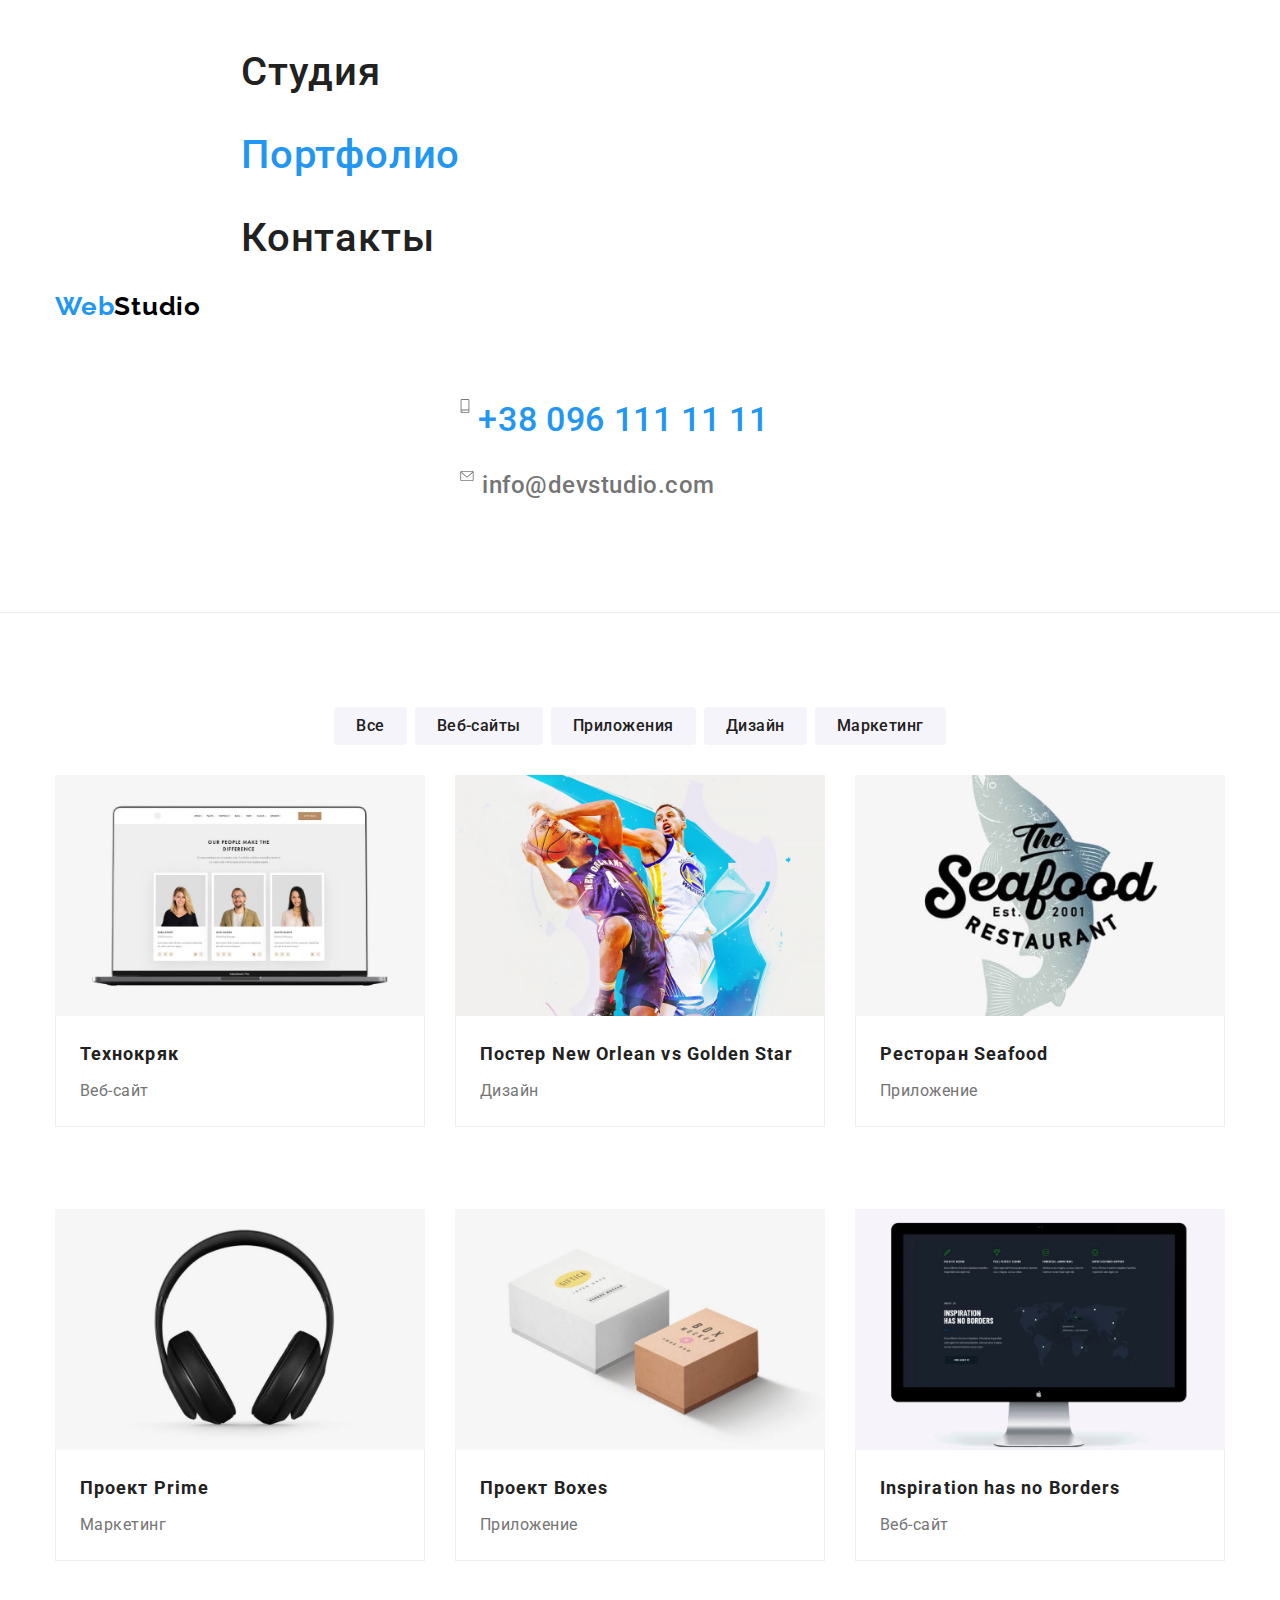
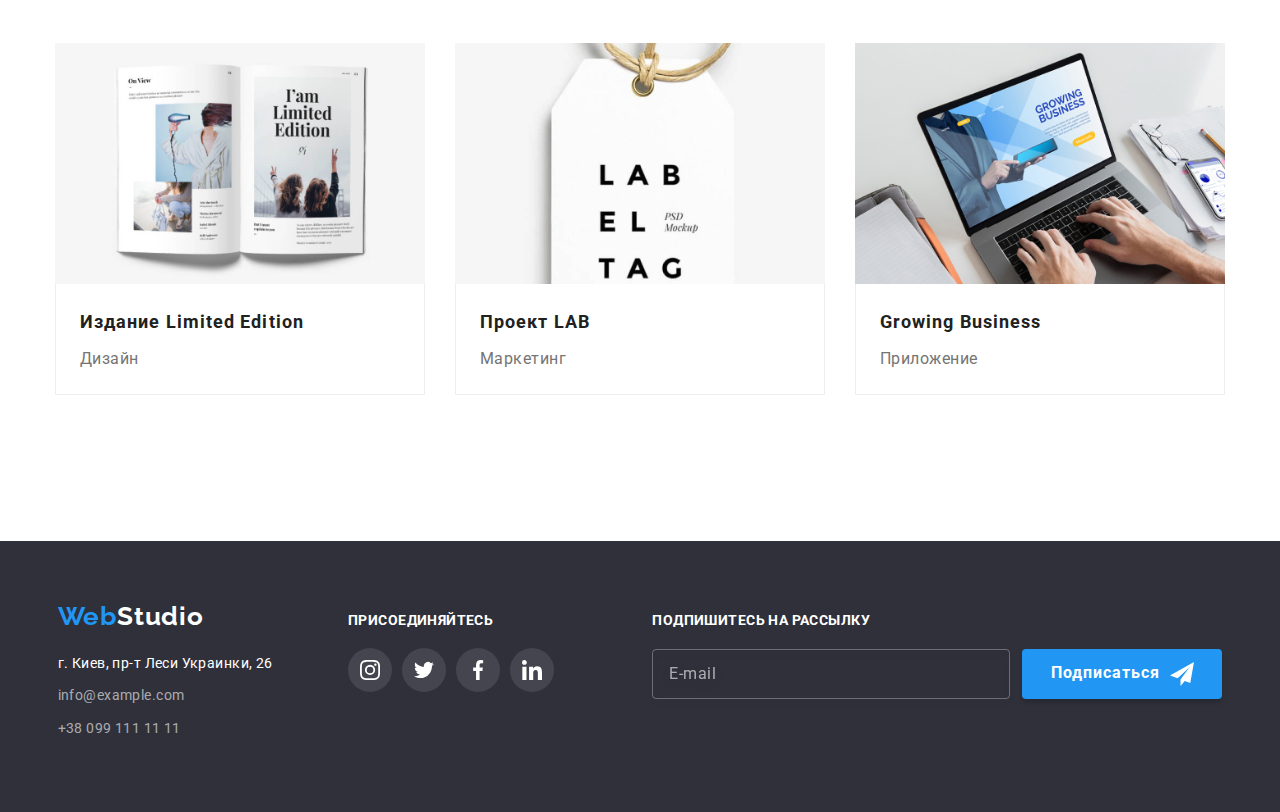
==== commit e3911247: "розмітка мобільного хедера" ====
--- a/portfolio.html
+++ b/portfolio.html
@@ -15,27 +15,44 @@
   <!-- Шапка сторінки з логотипом (верхній блок)-->
   <header class="header">
     <div class="container header__box">
-      <nav class="header__nav">
-        <a class="logo header__logo" href="./index.html"><span class="logo__span">Web</span>Studio</a>
-        <!-- Навігація на інші сторінки -->
-        <ul class="site-nav list">
-          <li class="site-nav__item"><a class="site-nav__link " href="./index.html">Студия</a></li>
+    <a class="logo header__logo" href="./index.html"><span class="logo__span">Web</span>Studio</a>
+
+        <button data-menu-button class="menu-button" type="button" aria-expanded="false" aria-controls="header-menu">
+        <svg class="menu-button__icon" aria-label="Переключатель мобильного меню">
+          <use class="menu-open" href="./images/icons/symbol-defs.svg#icon-menu-button-open"></use>
+          <use class="menu-close" href="./images/icons/symbol-defs.svg#icon-menu-button-close"></use>
+        </svg>
+      </button>
+
+    <div data-menu class="menu-container" id="menu-container">
+    <nav class="header__nav">
+      <!-- Навігація на інші сторінки -->
+        <ul class="site-nav">
+          <li class="site-nav__item"><a class="site-nav__link" href="./index.html">Студия</a></li>
           <li class="site-nav__item"><a class="site-nav__link site-nav__link--active" href="./portfolio.html">Портфолио</a></li>
           <li class="site-nav__item"><a class="site-nav__link " href="">Контакты</a></li>
         </ul>
-      </nav>
-      <ul class="contact list">
+        </nav>
+    <ul class="contact">
         <li class="contact__item">
-          <a class="contact__link" href="mailto:info@devstudio.com"><svg class="contact__icon">
-              <use href="./images/icons/symbol-defs.svg#icon-envelope"></use>
-            </svg>info@devstudio.com</a>
+          <a class="contact__link header-link-mail" href="mailto:info@devstudio.com"><svg class="contact__icon header-mail">
+            <use href="./images/icons/symbol-defs.svg#icon-envelope"></use>
+          </svg>info@devstudio.com</a>
         </li>
         <li class="contact__item">
-          <a class="contact__link" href="tel:+380961111111"><svg class="contact__icon">
-              <use href="./images/icons/symbol-defs.svg#icon-smartphone"></use>
-            </svg>+38 096 111 11 11</a>
+          <a class="contact__link header-link-tel" href="tel:+380961111111"><svg class="contact__icon header-tel">
+            <use href="./images/icons/symbol-defs.svg#icon-smartphone"></use>
+          </svg>+38 096 111 11 11</a>
         </li>
-      </ul>
+    </ul>
+
+  <ul class="header-socials">
+    <li class="header-socials__item"><a class="header-socials__link"  href="">Instagram</a></li>
+    <li class="header-socials__item"><a class="header-socials__link"  href="">Twitter</a></li>
+    <li class="header-socials__item"><a class="header-socials__link"  href="">Facebook</a></li>
+    <li class="header-socials__item"><a class="header-socials__link"  href="">LinkedIn</a></li>
+  </ul>
+    </div> 
     </div>
   </header>
   <!-- Унікальний контент -->
--- a/css/main.min.css
+++ b/css/main.min.css
@@ -1,2 +1,2 @@
-*,::before,::after{box-sizing:border-box}html{line-height:1.15;-webkit-text-size-adjust:100%;-moz-tab-size:4;tab-size:4}body{margin:0;font-family:system-ui,-apple-system,"Segoe UI",Roboto,Helvetica,Arial,sans-serif,"Apple Color Emoji","Segoe UI Emoji"}hr{height:0;color:inherit}abbr[title]{text-decoration:underline dotted}b,strong{font-weight:bolder}code,kbd,samp,pre{font-family:ui-monospace, SFMono-Regular, Consolas, 'Liberation Mono', Menlo, monospace;font-size:1em}small{font-size:80%}sub,sup{font-size:75%;line-height:0;position:relative;vertical-align:baseline}sub{bottom:-0.25em}sup{top:-0.5em}table{text-indent:0;border-color:inherit}button,input,optgroup,select,textarea{font-family:inherit;font-size:100%;line-height:1.15;margin:0}button,select{text-transform:none}button,[type='button'],[type='reset'],[type='submit']{-webkit-appearance:button}::-moz-focus-inner{border-style:none;padding:0}:-moz-focusring{outline:1px dotted ButtonText}:-moz-ui-invalid{box-shadow:none}legend{padding:0}progress{vertical-align:baseline}::-webkit-inner-spin-button,::-webkit-outer-spin-button{height:auto}[type='search']{-webkit-appearance:textfield;outline-offset:-2px}::-webkit-search-decoration{-webkit-appearance:none}::-webkit-file-upload-button{-webkit-appearance:button;font:inherit}summary{display:list-item}body{margin-top:0;margin-bottom:0;margin-left:0;margin-right:0;font-family:"Roboto",sans-serif;background:#fff;color:#757575;font-size:14px;line-height:1.33}p,h1,h2,h3,h4,h5,h6{margin:0}ul,ol{margin:0;padding:0}a{text-decoration:none}address{font-style:normal}textarea{resize:none}button{display:flex;justify-content:center;align-items:center;font-family:inherit;border:transparent;border-radius:4px;cursor:pointer;font-size:16px}img{display:block}.container{margin-top:0;margin-bottom:0;margin-left:auto;margin-right:auto;padding-left:15px;padding-right:15px}@media screen and (min-width: 480px){.container{width:480px}}@media screen and (min-width: 768px){.container{width:768px}}@media screen and (min-width: 1200px){.container{width:1200px}}.section__title{margin-top:0;margin-bottom:30px;font-weight:700;font-size:28px;line-height:1.18;text-align:center;letter-spacing:0.03em;color:#212121}.section{padding-top:60px;padding-bottom:60px}.site-nav,.contact,.feature__list,.team-card,.team-social,.clients__list,.address-box,.footer-social__list,.buttons-list,.portfolio-card{padding-top:0;padding-bottom:0;padding-right:0;padding-left:0;margin-top:0;margin-bottom:0;margin-left:0;margin-right:0;list-style:none}.visually-hidden{position:absolute;width:1px;height:1px;margin:-1px;border:0;padding:0;white-space:nowrap;clip-path:inset(100%);clip:rect(0 0 0 0);overflow:hidden}.header{height:60px;text-align:center;background-color:#fff;border-bottom:1px solid #ececec}.header__box{display:flex;align-items:center;justify-content:space-between}.header__nav{display:flex;align-items:center}.site-nav{display:none;margin-left:93px;gap:50px}.site-nav__link{padding-top:32px;padding-bottom:32px;color:#212121;font-weight:500;font-size:14px;line-height:1.1;letter-spacing:0.02em;text-decoration:none;transition-property:color;transition-duration:250ms;transition-timing-function:cubic-bezier(0.4, 0, 0.2, 1)}.site-nav__link:hover,.site-nav__link:focus{color:#2196F3}.site-nav__link--active{position:relative;color:#2196F3}.site-nav__link--active::after{position:absolute;bottom:-2px;left:0;content:'';min-width:100%;height:4px;border:none;background-color:#2196F3;outline:2px;border-radius:2px}.contact{display:none;justify-content:end;gap:30px}.contact__item{display:flex;align-items:center;justify-content:center}.contact__link{display:flex;align-items:center;padding-top:32px;padding-bottom:32px;color:#757575;text-decoration:none;font-style:normal;font-weight:500;font-size:14px;line-height:1.14;letter-spacing:0.02em;transition-property:color;transition-duration:250ms;transition-timing-function:cubic-bezier(0.4, 0, 0.2, 1)}.contact__link:hover,.contact__link:focus,.contact__link:hover .contact__icon,.contact__link:focus .contact__icon{color:#2196F3;fill:#2196F3}.contact__icon{width:16px;height:12px;margin-right:10px;fill:#757575;transition-property:fill;transition-duration:250ms;transition-timing-function:cubic-bezier(0.4, 0, 0.2, 1)}.logo{font-family:"Raleway",sans-serif;font-weight:700;font-size:26px;line-height:1.19;letter-spacing:0.03em;color:black;text-decoration:none;transition-property:color;transition-duration:250ms;transition-timing-function:cubic-bezier(0.4, 0, 0.2, 1)}.logo__span{color:#2196F3}.logo:hover,.logo:focus{color:#2196F3}.header__logo{padding-top:16px;padding-bottom:16px;font-size:24px;line-height:1.17;letter-spacing:0.03em}.footer__logo{display:block;margin-bottom:20px;text-align:center;color:#fff;transition-property:color;transition-duration:250ms;transition-timing-function:cubic-bezier(0.4, 0, 0.2, 1)}.footer-logo__span{color:#2196F3}.hero{padding-top:118px;padding-bottom:118px;align-items:center;text-align:center;background-color:#2F303A;background-image:linear-gradient(to right, rgba(47,48,58,0.4), rgba(47,48,58,0.4)),url(../images/hero-bg.jpg);background-repeat:no-repeat;background-position:center}.section__title--main{margin-bottom:30px;padding-right:45px;padding-left:45px;font-weight:900;font-size:26px;line-height:1.62;text-align:center;letter-spacing:0.06em;text-transform:uppercase;color:#fff}.hero__button{min-width:200px;height:50px;margin-right:auto;margin-left:auto;background:#2196F3;box-shadow:0px 4px 4px rgba(0,0,0,0.15);font-weight:700;line-height:1.87;letter-spacing:0.06em;color:#fff;transition-property:scale(1);transition-duration:250ms;transition-timing-function:cubic-bezier(0.4, 0, 0.2, 1)}.hero__button:hover{transform:scale(1.1)}.feature{padding-left:0;padding-right:0;background-color:#fff}.feature__list{gap:30px}.feature__item{max-width:100%}.feature__item:not(:last-child){margin-bottom:30px}.feature__box{display:flex;align-items:center;justify-content:center;width:100%;height:120px;margin-bottom:30px;background-color:#F5F4FA;border-radius:4px}.feature__icon{width:70px;height:70px}.feature__title{margin-bottom:10px;text-align:center;color:#212121;font-weight:700;font-size:14px;line-height:1.14;letter-spacing:0.03em;text-transform:uppercase}.feature__text{line-height:1.71;letter-spacing:0.03em}.work{display:none;background-color:#fff;padding-top:0}.work__list{position:relative;display:flex;gap:30px}.work__img{display:block}.work__box{position:absolute;bottom:0;display:flex;justify-content:center;align-items:center;width:370px;height:70px;background-color:rgba(47,48,58,0.8);font-weight:700;font-size:14px;line-height:1.14px;text-align:center;letter-spacing:0.03em;text-transform:uppercase;color:#fff}.team{background-color:#F5F4FA}.team-card__item{width:100%;background-color:#fff;box-shadow:0px 1px 3px rgba(0,0,0,0.12),0px 1px 1px rgba(0,0,0,0.14),0px 2px 1px rgba(0,0,0,0.2);border-radius:0px 0px 4px 4px}.team-card__item:not(:last-child){margin-bottom:30px}.team-card__img{width:450px;height:460px}.team-card__box{padding-top:30px;padding-bottom:30px}.team-card__title{margin-bottom:10px;font-weight:500;font-size:16px;text-align:center;line-height:1.19;letter-spacing:0.03em;color:#212121}.team-card__text{margin-bottom:16px;font-size:16px;line-height:1.19;text-align:center;letter-spacing:0.03em;color:#757575}.team-social{display:flex;justify-content:center;gap:10px}.team-social__link{display:flex;align-items:center;justify-content:center;width:44px;height:44px;fill:#afb1b8;border-radius:50%;transition-property:background-color;transition-duration:250ms;transition-timing-function:cubic-bezier(0.4, 0, 0.2, 1)}.team-social__link:hover,.team-social__link:focus{background-color:#2196F3;fill:#fff}.team-social__icon{width:20px;height:20px;padding:0;transition-property:fill;transition-duration:250ms;transition-timing-function:cubic-bezier(0.4, 0, 0.2, 1)}.clients__list{width:100%;display:flex;flex-direction:row;flex-wrap:wrap;gap:30px}.clients__link{display:flex;width:210px;height:92px;border:1px solid #afb1b8;border-radius:4px;align-items:center;justify-content:center;transition-property:border-color;transition-duration:250ms;transition-timing-function:cubic-bezier(0.4, 0, 0.2, 1)}.clients__link:hover .clients__icon,.clients__link:focus .clients__icon{fill:#2196F3}.clients__link:hover,.clients__link:focus{border:1px solid #2196F3}.clients__icon{width:106px;height:60px;fill:#afb1b8;transition-property:fill;transition-duration:250ms;transition-timing-function:cubic-bezier(0.4, 0, 0.2, 1)}.footer{padding-top:60px;padding-bottom:60px;background-color:#2F303A}.address-box{text-align:center;margin-bottom:60px}.address-box__link{color:rgba(255,255,255,0.6);font-size:14px;line-height:1.71;letter-spacing:0.03em;text-decoration:none;transition-property:color;transition-duration:cubic-bezier(0.4, 0, 0.2, 1);transition-timing-function:cubic-bezier(0.4, 0, 0.2, 1)}.address-box__link:focus,.address-box__link:hover{color:#2196F3}.fact-address{display:inline-block;margin-bottom:9px;color:#ffffff}.mail{display:block;margin-bottom:9px}.tel{display:block}.footer-social{text-align:center}.footer-social__label{margin-bottom:20px;font-weight:700;font-size:14px;line-height:16px;letter-spacing:0.03em;text-transform:uppercase;color:#fff}.footer-social__list{display:flex;justify-content:center;gap:10px;margin-bottom:60px}.footer-social__link{display:flex;align-items:center;justify-content:center;width:44px;height:44px;border-radius:50%;background-color:rgba(255,255,255,0.1);fill:#fff;transition-property:background-color;transition-duration:250ms;transition-timing-function:cubic-bezier(0.4, 0, 0.2, 1)}.footer-social__link:hover,.footer-social__link:focus{background-color:#2196F3}.footer-social__icon{width:20px;height:20px}.footer-form{text-align:center}.footer-form__box{display:flex;flex-direction:column}.footer-form__input{padding:15px 16px;width:100%;height:50px;margin-bottom:20px;background-color:transparent;border:1px solid rgba(255,255,255,0.3);border-radius:4px;filter:drop-shadow(0px 4px 4px rgba(0,0,0,0.15));font-size:16px;line-height:1.25;letter-spacing:0.03em;color:rgba(255,255,255,0.6);transition-property:outline-color;transition-duration:250ms;transition-timing-function:cubic-bezier(0.4, 0, 0.2, 1)}.footer-form__input:focus{outline:1px solid #2196F3}.footer-form__input::placeholder{font-size:16px;line-height:1.25;letter-spacing:0.03em;color:rgba(255,255,255,0.6)}.footer-form__label{margin-bottom:20px;font-weight:700;font-size:14px;line-height:1.14;letter-spacing:0.03em;text-transform:uppercase;color:#fff}.footer-button{display:flex;justify-content:center;align-items:flex-end}.footer-button__box{display:flex;justify-content:center;align-items:center;width:200px;height:50px;background-color:#2196F3;box-shadow:0px 4px 4px rgba(0,0,0,0.15);border-radius:4px;border-color:transparent;font-weight:700;font-size:16px;line-height:1.88;letter-spacing:0.06em;color:#fff}.footer-button__icon{margin-left:10px;width:24px;height:24px}.backdrop{position:fixed;top:0;right:0;left:0;bottom:0;background-color:rgba(0,0,0,0.2);opacity:1;transition:opacity 250ms cubic-bezier(0.4, 0, 0.2, 1)}.is-hidden{opacity:0;pointer-events:none}.backdrop.is-hidden .modal{transform:translate(-50%, -50%) scale(1.3)}.modal{position:absolute;top:50%;left:50%;width:450px;height:609px;display:flex;justify-content:center;align-items:center;background-color:#fff;box-shadow:0px 1px 3px rgba(0,0,0,0.12),0px 1px 1px rgba(0,0,0,0.14),0px 2px 1px rgba(0,0,0,0.2);border-radius:4px;z-index:10;transform:translate(-50%, -50%) scale(1);transition:250ms cubic-bezier(0.4, 0, 0.2, 1)}.modal__button{position:absolute;top:8px;right:8px;display:flex;justify-content:center;align-items:center;width:30px;height:30px;cursor:pointer;background-color:transparent;border:1px solid rgba(0,0,0,0.1);border-radius:50%}.modal__button:hover .modal__icon{fill:#2196F3}.modal__icon{width:11px;height:11px;fill:#000;transition-property:fill;transition-duration:250ms;transition-timing-function:cubic-bezier(0.4, 0, 0.2, 1)}.modal-form{text-align:center;display:flex;flex-direction:column;padding:40px}.modal-form__all{text-align:center}.modal-form__title{margin-bottom:12px;font-weight:700;font-size:20px;line-height:1.15;text-align:center;letter-spacing:0.03em;color:#212121}.modal-form__input{border:1px solid rgba(33,33,33,0.2);border-radius:4px;width:370px;height:40px;cursor:pointer;font-size:12px;line-height:1.17;letter-spacing:0.01em;color:#212121}.modal-form__label{display:block;margin-bottom:4px;text-align:start;color:#757575}.modal-form__box{position:relative}.modal-form__icon{position:absolute;top:11px;left:12px;display:inline-block;width:18px;height:18px;background-color:transparent;transition-property:fill;transition-duration:250ms;transition-timing-function:cubic-bezier(0.4, 0, 0.2, 1)}.modal-form__input.comment{margin-bottom:20px;padding:16px;height:120px;transition-property:outline-color;transition-duration:250ms;transition-timing-function:cubic-bezier(0.4, 0, 0.2, 1)}.modal-form__input.comment::placeholder{font-size:14px;line-height:1.14;letter-spacing:0.01em;color:rgba(117,117,117,0.5)}.modal-form__input{height:40px;margin-bottom:10px;padding:10px 42px;transition-property:outline-color;transition-duration:250ms;transition-timing-function:cubic-bezier(0.4, 0, 0.2, 1)}.modal-form__input:focus ~ .modal-form__icon{fill:#2196F3}.modal-form__input:focus{outline:1px solid #2196F3}.form-checkbox{position:relative;display:flex;justify-content:center;align-items:center;text-align:center;margin-bottom:30px;cursor:pointer}.form-checkbox__label{display:flex;align-items:center;padding-left:24px;font-size:12px;line-height:1.17;letter-spacing:0.03em}.form-checkbox__input{position:absolute;width:1px;height:1px;margin:-1px;border:0;padding:0;white-space:nowrap;clip-path:inset(100%);clip:rect(0 0 0 0);overflow:hidden}.form-checkbox__input:checked+.form-checkbox__icon{background-image:url(../images/icons/check.svg);background-color:#2196F3;border-radius:2px;background-repeat:no-repeat;background-position:50% 50%}.form-checkbox__icon{position:absolute;width:16px;height:15px;margin-left:-24px;background-image:url(../images/icons/square.svg);transition:background-image 250ms cubic-bezier(0.4, 0, 0.2, 1)}.form-checkbox__link{margin-left:4px;font-size:12px;line-height:1.17;letter-spacing:0.03em;text-decoration-line:underline;color:#2196F3}.form-button{display:flex;justify-content:center;align-items:center}.form-button__box{padding:0;width:200px;height:50px;background-color:#2196F3;box-shadow:0px 4px 4px rgba(0,0,0,0.15);border-radius:4px;border:transparent;font-weight:700;font-size:16px;line-height:1.88;letter-spacing:0.06em;color:#ffffff}.buttons-list{display:flex;flex-wrap:wrap;margin-bottom:50px;row-gap:15px;column-gap:8px}.buttons-list__button{padding-top:6px;padding-bottom:6px;padding-right:22px;padding-left:22px;height:38px;background:#F5F4FA;font-weight:500;line-height:1.62;text-align:center;letter-spacing:0.03em;transition-property:background-color, color;transition-duration:250ms;transition-timing-function:cubic-bezier(0.4, 0, 0.2, 1)}.buttons-list__button:hover,.buttons-list__button:focus{background:#2196F3;box-shadow:0px 3px 1px rgba(0,0,0,0.1),0px 1px 2px rgba(0,0,0,0.08),0px 2px 2px rgba(0,0,0,0.12);color:#fff}.portfolio-card{display:flex;flex-direction:column;justify-content:center}.portfolio-card__item{width:450px;height:404px;transition-property:box-shadow;transition-duration:250ms;transition-timing-function:cubic-bezier(0.4, 0, 0.2, 1)}.portfolio-card__item:hover{box-shadow:0px 1px 1px rgba(0,0,0,0.12),0px 4px 4px rgba(0,0,0,0.06),1px 4px 6px rgba(0,0,0,0.16);cursor:pointer}.portfolio-card__item:hover .portfolio-card__overlay,.portfolio-card__item:focus .portfolio-card__overlay{transform:translateY(0)}.portfolio-card__item:not(:last-child){margin-bottom:30px}.portfolio-card__thumb{position:relative;overflow:hidden}.portfolio-card__overlay{position:absolute;top:0;left:0;padding:63px 24px;width:100%;height:100%;background-color:rgba(33,150,243,0.9);font-weight:400;font-size:18px;line-height:1.56;letter-spacing:0.03em;color:#fff;transform:translateY(100%);transition:transform 250ms cubic-bezier(0.4, 0, 0.2, 1)}.portfolio-card__img{display:block}.portfolio-card__box{padding-top:20px;padding-bottom:20px;padding-left:24px;padding-right:24px;margin:0;border-left:1px solid #eeeeee;border-right:1px solid #eeeeee;border-bottom:1px solid #eeeeee}.portfolio-card__title{margin-bottom:4px;font-weight:700;font-size:18px;line-height:2;letter-spacing:0.06em;color:#212121}.portfolio-card__text{font-size:16px;line-height:1.88;letter-spacing:0.03em;color:#757575}
+*,::before,::after{box-sizing:border-box}html{line-height:1.15;-webkit-text-size-adjust:100%;-moz-tab-size:4;tab-size:4}body{margin:0;font-family:system-ui,-apple-system,"Segoe UI",Roboto,Helvetica,Arial,sans-serif,"Apple Color Emoji","Segoe UI Emoji"}hr{height:0;color:inherit}abbr[title]{text-decoration:underline dotted}b,strong{font-weight:bolder}code,kbd,samp,pre{font-family:ui-monospace, SFMono-Regular, Consolas, 'Liberation Mono', Menlo, monospace;font-size:1em}small{font-size:80%}sub,sup{font-size:75%;line-height:0;position:relative;vertical-align:baseline}sub{bottom:-0.25em}sup{top:-0.5em}table{text-indent:0;border-color:inherit}button,input,optgroup,select,textarea{font-family:inherit;font-size:100%;line-height:1.15;margin:0}button,select{text-transform:none}button,[type='button'],[type='reset'],[type='submit']{-webkit-appearance:button}::-moz-focus-inner{border-style:none;padding:0}:-moz-focusring{outline:1px dotted ButtonText}:-moz-ui-invalid{box-shadow:none}legend{padding:0}progress{vertical-align:baseline}::-webkit-inner-spin-button,::-webkit-outer-spin-button{height:auto}[type='search']{-webkit-appearance:textfield;outline-offset:-2px}::-webkit-search-decoration{-webkit-appearance:none}::-webkit-file-upload-button{-webkit-appearance:button;font:inherit}summary{display:list-item}body{margin-top:0;margin-bottom:0;margin-left:0;margin-right:0;font-family:"Roboto",sans-serif;background:#fff;color:#757575;font-size:14px;line-height:1.33}p,h1,h2,h3,h4,h5,h6{margin:0}ul,ol{margin:0;padding:0}a{text-decoration:none;cursor:pointer}address{font-style:normal}textarea{resize:none}button{display:flex;justify-content:center;align-items:center;font-family:inherit;border:transparent;border-radius:4px;cursor:pointer;font-size:16px}img{display:block}.container{margin-top:0;margin-bottom:0;margin-left:auto;margin-right:auto;padding-left:15px;padding-right:15px}@media screen and (min-width: 480px){.container{width:480px}}@media screen and (min-width: 768px){.container{width:768px}}@media screen and (min-width: 1200px){.container{width:1200px}}.section__title{margin-top:0;margin-bottom:30px;font-weight:700;font-size:28px;line-height:1.18;text-align:center;letter-spacing:0.03em;color:#212121}@media screen and (min-width: 1200px){.section__title{font-size:36px;line-height:1.17;margin-bottom:50px}}.section{padding-top:60px;padding-bottom:60px}@media screen and (min-width: 1200px){.section{padding-top:94px;padding-bottom:94px}}.site-nav,.contact,.header-socials,.feature__list,.work__list,.team-card,.team-social,.clients__list,.address-box,.footer-social__list,.buttons-list,.portfolio-card{padding-top:0;padding-bottom:0;padding-right:0;padding-left:0;margin-top:0;margin-bottom:0;margin-left:0;margin-right:0;list-style:none}.visually-hidden{position:absolute;width:1px;height:1px;margin:-1px;border:0;padding:0;white-space:nowrap;clip-path:inset(100%);clip:rect(0 0 0 0);overflow:hidden}.logo{display:block;font-family:"Raleway",sans-serif;font-weight:700;font-size:26px;line-height:1.19;letter-spacing:0.03em;color:black;text-decoration:none;transition-property:color;transition-duration:250ms;transition-timing-function:cubic-bezier(0.4, 0, 0.2, 1)}.logo__span{color:#2196F3}.logo:hover,.logo:focus{color:#2196F3}.header__logo{padding-top:16px;padding-bottom:16px;font-size:24px;line-height:1.17;letter-spacing:0.03em}@media screen and (min-width: 768px){.header__logo{padding-top:26px;padding-bottom:26px}}@media screen and (min-width: 1200px){.header__logo{font-size:26px}}.header{position:relative;text-align:center;background-color:#fff;border-bottom:1px solid #ececec}.header__box{display:flex;align-items:center;justify-content:start}.header__nav{display:block;text-align:start}.menu-container{position:relative;background-color:#fff;padding-top:48px;padding-bottom:48px;padding-left:40px;padding-right:40px}.menu-container.is-open{display:block}@media screen and (max-width: 767px){.menu-container{display:none;position:absolute;top:0;left:0;width:100%;height:796px}}@media screen and (min-width: 768px){.menu-container{display:flex}}.menu-button{width:40px;height:40px;margin-left:auto;background-color:transparent;z-index:10}@media screen and (min-width: 768px){.menu-button{display:none}}.menu-container.is-open .menu-button{position:absolute;top:0;right:0}.menu-button .menu-close{display:none}.menu-button.is-open .menu-close{display:block}.menu-button.is-open .menu-open{display:none}.menu-button.is-open .menu-button__icon{width:18px;height:18px}.menu-button__icon{width:100%;height:100%;display:inline-block;transition-property:fill;transition-duration:250ms;transition-timing-function:cubic-bezier(0.4, 0, 0.2, 1)}.menu-button__icon:hover,.menu-button__icon:focus{fill:#2196F3}.menu-open{width:24px;height:16px}.menu-close{width:18px;height:18px}.site-nav{display:flex;flex-direction:column;gap:36px;margin-bottom:302px}.site-nav__link{color:#212121;font-weight:500;font-size:40px;line-height:1.18;letter-spacing:0.02em;transition-property:color;transition-duration:250ms;transition-timing-function:cubic-bezier(0.4, 0, 0.2, 1)}.site-nav__link:hover,.site-nav__link:focus{color:#2196F3}.site-nav__link--active{color:#2196F3}.site-nav__link--active{position:relative;color:#2196F3}.contact{display:flex;flex-direction:column-reverse;align-items:start;gap:32px;margin-bottom:64px}.contact__item{display:block}.contact__link{display:flex;color:#757575;font-weight:500;font-size:12px;line-height:1.17;letter-spacing:0.02em}.contact__link:hover,.contact__link:focus,.contact__link:hover .contact__icon,.contact__link:focus .contact__icon{color:#2196F3;fill:#2196F3}.header-link-tel{font-weight:500;font-size:34px;line-height:1.18;letter-spacing:0.02em;color:#2196F3}.header-link-mail{font-weight:500;font-size:24px;line-height:1.17;letter-spacing:0.02em}.contact__icon{display:none;width:14px;height:10px;margin-right:8px;fill:#757575;transition-property:fill;transition-duration:250ms;transition-timing-function:cubic-bezier(0.4, 0, 0.2, 1)}@media screen and (min-width: 768px){.contact__icon{display:flex}}.header-mail{width:14px;height:10px}.header-tel{width:10px;height:14px}.header-socials{display:flex}@media screen and (min-width: 768px){.header-socials{display:none}}.header-socials__item{display:flex}.header-socials__item:not(:last-child){border-right:1px solid rgba(33,33,33,0.2);padding-right:10px}.header-socials__item:not(:first-child){padding-left:10px}.header-socials__link{font-weight:500;font-size:18px;line-height:1.22;letter-spacing:0.02em;color:#2196F3}.footer__logo{display:block;margin-bottom:20px;text-align:center;font-size:24px;color:#fff;transition-property:color;transition-duration:250ms;transition-timing-function:cubic-bezier(0.4, 0, 0.2, 1)}@media screen and (min-width: 1200px){.footer__logo{font-size:26px}}@media screen and (min-width: 1200px){.footer__logo{text-align:start}}.footer-logo__span{color:#2196F3}.hero{padding-top:118px;padding-bottom:118px;align-items:center;text-align:center;background-color:#2F303A;background-image:linear-gradient(to right, rgba(47,48,58,0.4), rgba(47,48,58,0.4)),url(../images/hero-bg.jpg);background-repeat:no-repeat;background-position:center}@media screen and (min-width: 1200px){.hero{padding-top:200px;padding-bottom:200px}}.section__title--main{margin-bottom:30px;padding-right:45px;padding-left:45px;font-weight:900;font-size:26px;line-height:1.62;text-align:center;letter-spacing:0.06em;text-transform:uppercase;color:#fff}@media screen and (min-width: 768px){.section__title--main{padding-right:189px;padding-left:189px}}@media screen and (min-width: 1200px){.section__title--main{padding:0;margin-left:auto;margin-right:auto;width:696px;height:120px;font-size:44px;line-height:1.36}}.hero__button{min-width:200px;height:50px;margin-right:auto;margin-left:auto;background:#2196F3;box-shadow:0px 4px 4px rgba(0,0,0,0.15);font-weight:700;line-height:1.87;letter-spacing:0.06em;color:#fff;transition-property:scale(1);transition-duration:250ms;transition-timing-function:cubic-bezier(0.4, 0, 0.2, 1)}.hero__button:hover{transform:scale(1.1)}.feature{padding-left:0;padding-right:0;background-color:#fff}@media screen and (min-width: 768px){.feature__list{display:flex;flex-wrap:wrap;justify-content:center;gap:30px}}.feature__item{max-width:450px}@media screen and (min-width: 768px){.feature__item{max-width:354px;margin-bottom:0}}@media screen and (max-width: 767px){.feature__item:not(:last-child){margin-bottom:30px}}@media screen and (min-width: 768px){.feature__item{max-width:270px}}.feature__box{display:flex;align-items:center;justify-content:center;width:100%;height:120px;margin-bottom:30px;background-color:#F5F4FA;border-radius:4px}.feature__icon{width:70px;height:70px}.feature__title{margin-bottom:10px;text-align:center;color:#212121;font-weight:700;font-size:14px;line-height:1.14;letter-spacing:0.03em;text-transform:uppercase}@media screen and (min-width: 768px){.feature__title{text-align:start}}.feature__text{line-height:1.71;letter-spacing:0.03em}.work{background-color:#fff;padding-top:0}@media screen and (max-width: 1199px){.work{display:none}}@media screen and (min-width: 1200px){.work{display:flex}}.work__list{position:relative;display:flex;gap:30px}.work__img{display:block}.work__box{position:absolute;bottom:0;display:flex;justify-content:center;align-items:center;width:370px;height:70px;background-color:rgba(47,48,58,0.8);font-weight:700;font-size:14px;line-height:1.14px;text-align:center;letter-spacing:0.03em;text-transform:uppercase;color:#fff}.team{background-color:#F5F4FA}.team-card{display:flex;flex-direction:column;align-items:center}@media screen and (min-width: 768px){.team-card{display:flex;flex-direction:row;flex-wrap:wrap;justify-content:center;gap:30px}}@media screen and (min-width: 1200px){.team-card{display:flex;gap:30px}}.team-card__item{width:450px;background-color:#fff;box-shadow:0px 1px 3px rgba(0,0,0,0.12),0px 1px 1px rgba(0,0,0,0.14),0px 2px 1px rgba(0,0,0,0.2);border-radius:0px 0px 4px 4px}@media screen and (min-width: 768px){.team-card__item{width:354px}}@media screen and (min-width: 1200px){.team-card__item{width:270px}}@media screen and (max-width: 767px){.team-card__item:not(:last-child){margin-bottom:30px}}.team-card__img{width:100%}.team-card__box{padding-top:30px;padding-bottom:30px}.team-card__title{margin-bottom:10px;font-weight:500;font-size:16px;text-align:center;line-height:1.19;letter-spacing:0.03em;color:#212121}.team-card__text{margin-bottom:16px;font-size:16px;line-height:1.19;text-align:center;letter-spacing:0.03em;color:#757575}.team-social{display:flex;justify-content:center;gap:10px}.team-social__link{display:flex;align-items:center;justify-content:center;width:44px;height:44px;fill:#afb1b8;border-radius:50%;transition-property:background-color;transition-duration:250ms;transition-timing-function:cubic-bezier(0.4, 0, 0.2, 1)}.team-social__link:hover,.team-social__link:focus{background-color:#2196F3;fill:#fff}.team-social__icon{width:20px;height:20px;padding:0;transition-property:fill;transition-duration:250ms;transition-timing-function:cubic-bezier(0.4, 0, 0.2, 1)}.clients__list{width:100%;display:flex;flex-wrap:wrap;gap:30px}@media screen and (min-width: 1200px){.clients__list{justify-content:center}}.clients__item{width:210px}@media screen and (min-width: 768px){.clients__item{width:226px}}@media screen and (min-width: 1200px){.clients__item{width:170px}}.clients__link{display:flex;height:92px;border:1px solid #afb1b8;border-radius:4px;align-items:center;justify-content:center;transition-property:border-color;transition-duration:250ms;transition-timing-function:cubic-bezier(0.4, 0, 0.2, 1)}.clients__link:hover .clients__icon,.clients__link:focus .clients__icon{fill:#2196F3}.clients__link:hover,.clients__link:focus{border:1px solid #2196F3}.clients__icon{width:106px;height:60px;fill:#afb1b8;transition-property:fill;transition-duration:250ms;transition-timing-function:cubic-bezier(0.4, 0, 0.2, 1)}.footer{padding-top:60px;padding-bottom:60px;background-color:#2F303A}@media screen and (min-width: 768px){.footer-box{display:flex;flex-wrap:wrap;align-items:baseline;justify-content:space-around}}.address-box{text-align:center;margin-bottom:60px}@media screen and (min-width: 1200px){.address-box{text-align:start;margin-bottom:0}}.address-box__link{color:rgba(255,255,255,0.6);font-size:14px;line-height:1.71;letter-spacing:0.03em;text-decoration:none;transition-property:color;transition-duration:cubic-bezier(0.4, 0, 0.2, 1);transition-timing-function:cubic-bezier(0.4, 0, 0.2, 1)}.address-box__link:focus,.address-box__link:hover{color:#2196F3}.fact-address{display:inline-block;margin-bottom:9px;color:#ffffff}.mail{display:block;margin-bottom:9px}.tel{display:block}.footer-social{text-align:center}@media screen and (min-width: 1200px){.footer-social{margin-left:70px}}.footer-social__label{margin-bottom:20px;font-weight:700;font-size:14px;line-height:16px;letter-spacing:0.03em;text-transform:uppercase;color:#fff}@media screen and (min-width: 1200px){.footer-social__label{text-align:start}}.footer-social__list{display:flex;justify-content:center;gap:10px;margin-bottom:60px}.footer-social__link{display:flex;align-items:center;justify-content:center;width:44px;height:44px;border-radius:50%;background-color:rgba(255,255,255,0.1);fill:#fff;transition-property:background-color;transition-duration:250ms;transition-timing-function:cubic-bezier(0.4, 0, 0.2, 1)}.footer-social__link:hover,.footer-social__link:focus{background-color:#2196F3}.footer-social__icon{width:20px;height:20px}.footer-form{text-align:center}@media screen and (min-width: 1200px){.footer-form{display:flex;justify-content:space-between;width:570px;margin-left:93px}}.footer-form__box{display:flex;flex-direction:column}.footer-form__input{padding:15px 16px;width:100%;height:50px;margin-bottom:20px;background-color:transparent;border:1px solid rgba(255,255,255,0.3);border-radius:4px;filter:drop-shadow(0px 4px 4px rgba(0,0,0,0.15));font-size:16px;line-height:1.25;letter-spacing:0.03em;color:rgba(255,255,255,0.6);transition-property:outline-color;transition-duration:250ms;transition-timing-function:cubic-bezier(0.4, 0, 0.2, 1)}@media screen and (min-width: 768px){.footer-form__input{width:450px}}@media screen and (min-width: 1200px){.footer-form__input{width:358px;margin-bottom:0}}.footer-form__input:focus{outline:1px solid #2196F3}.footer-form__input::placeholder{font-size:16px;line-height:1.25;letter-spacing:0.03em;color:rgba(255,255,255,0.6)}.footer-form__label{margin-bottom:20px;font-weight:700;font-size:14px;line-height:1.14;letter-spacing:0.03em;text-transform:uppercase;color:#fff}@media screen and (min-width: 1200px){.footer-form__label{text-align:start}}.footer-button{display:flex;justify-content:center;align-items:flex-end}.footer-button__box{display:flex;justify-content:center;align-items:center;width:200px;height:50px;background-color:#2196F3;box-shadow:0px 4px 4px rgba(0,0,0,0.15);border-radius:4px;border-color:transparent;font-weight:700;font-size:16px;line-height:1.88;letter-spacing:0.06em;color:#fff}.footer-button__icon{margin-left:10px;width:24px;height:24px}.backdrop{position:fixed;display:flex;justify-content:center;top:0;right:0;left:0;bottom:0;padding:15px;background-color:rgba(0,0,0,0.2);opacity:1;transition:opacity 250ms cubic-bezier(0.4, 0, 0.2, 1);overflow-y:scroll}.is-hidden{opacity:0;pointer-events:none}.backdrop.is-hidden .modal{transform:translate(-50%, -50%) scale(1.3)}.modal{width:93.34%;height:609px;display:flex;justify-content:center;align-items:center;background-color:#fff;box-shadow:0px 1px 3px rgba(0,0,0,0.12),0px 1px 1px rgba(0,0,0,0.14),0px 2px 1px rgba(0,0,0,0.2);border-radius:4px;z-index:10;transform:scale(1);transition:250ms cubic-bezier(0.4, 0, 0.2, 1)}@media screen and (min-width: 480px){.modal{width:450px}}@media screen and (min-width: 1200px){.modal{position:absolute;top:50%;left:50%;width:528px;transform:translate(-50%, -50%)}}.modal__button{position:absolute;top:8px;right:8px;display:flex;justify-content:center;align-items:center;width:30px;height:30px;cursor:pointer;background-color:transparent;border:1px solid rgba(0,0,0,0.1);border-radius:50%}.modal__button:hover .modal__icon{fill:#2196F3}.modal__icon{width:11px;height:11px;fill:#000;transition-property:fill;transition-duration:250ms;transition-timing-function:cubic-bezier(0.4, 0, 0.2, 1)}.modal-form{text-align:center;display:flex;flex-direction:column;padding:40px;width:100%}.modal-form__all{text-align:center}.modal-form__title{margin-bottom:12px;font-weight:700;font-size:20px;line-height:1.15;text-align:center;letter-spacing:0.03em;color:#212121}.modal-form__input{border:1px solid rgba(33,33,33,0.2);border-radius:4px;width:100%;height:40px;cursor:pointer;font-size:12px;line-height:1.17;letter-spacing:0.01em;color:#212121}.modal-form__label{display:block;margin-bottom:4px;text-align:start;color:#757575}.modal-form__box{position:relative}.modal-form__icon{position:absolute;top:11px;left:12px;display:inline-block;width:18px;height:18px;background-color:transparent;transition-property:fill;transition-duration:250ms;transition-timing-function:cubic-bezier(0.4, 0, 0.2, 1)}.modal-form__input.comment{margin-bottom:20px;padding:16px;height:120px;transition-property:outline-color;transition-duration:250ms;transition-timing-function:cubic-bezier(0.4, 0, 0.2, 1)}.modal-form__input.comment::placeholder{font-size:14px;line-height:1.14;letter-spacing:0.01em;color:rgba(117,117,117,0.5)}.modal-form__input{height:40px;margin-bottom:10px;padding:10px 42px;transition-property:outline-color;transition-duration:250ms;transition-timing-function:cubic-bezier(0.4, 0, 0.2, 1)}.modal-form__input:focus ~ .modal-form__icon{fill:#2196F3}.modal-form__input:focus{outline:1px solid #2196F3}.form-checkbox{position:relative;display:flex;justify-content:center;align-items:center;text-align:center;margin-bottom:30px;cursor:pointer}.form-checkbox__label{display:flex;align-items:center;padding-left:24px;font-size:12px;line-height:1.17;letter-spacing:0.03em}.form-checkbox__input{position:absolute;width:1px;height:1px;margin:-1px;border:0;padding:0;white-space:nowrap;clip-path:inset(100%);clip:rect(0 0 0 0);overflow:hidden}.form-checkbox__input:checked+.form-checkbox__icon{background-image:url(../images/icons/check.svg);background-color:#2196F3;border-radius:2px;background-repeat:no-repeat;background-position:50% 50%}.form-checkbox__icon{position:absolute;width:16px;height:15px;margin-left:-24px;background-image:url(../images/icons/square.svg);transition:background-image 250ms cubic-bezier(0.4, 0, 0.2, 1)}.form-checkbox__link{margin-left:4px;font-size:12px;line-height:1.17;letter-spacing:0.03em;text-decoration-line:underline;color:#2196F3}.form-button{display:flex;justify-content:center;align-items:center}.form-button__box{padding:0;width:200px;height:50px;background-color:#2196F3;box-shadow:0px 4px 4px rgba(0,0,0,0.15);border-radius:4px;border:transparent;font-weight:700;font-size:16px;line-height:1.88;letter-spacing:0.06em;color:#ffffff}.buttons-list{display:flex;flex-wrap:wrap;margin-bottom:50px;row-gap:15px;column-gap:8px}@media screen and (min-width: 768px){.buttons-list{justify-content:center;margin-bottom:30px}}.buttons-list__button{padding-top:6px;padding-bottom:6px;padding-right:22px;padding-left:22px;height:38px;background:#F5F4FA;font-weight:500;line-height:1.62;text-align:center;letter-spacing:0.03em;color:#212121;transition-property:background-color, color;transition-duration:250ms;transition-timing-function:cubic-bezier(0.4, 0, 0.2, 1)}.buttons-list__button:hover,.buttons-list__button:focus{background:#2196F3;box-shadow:0px 3px 1px rgba(0,0,0,0.1),0px 1px 2px rgba(0,0,0,0.08),0px 2px 2px rgba(0,0,0,0.12);color:#fff}.portfolio-card{display:flex;flex-direction:column;align-items:center}@media screen and (min-width: 768px){.portfolio-card{display:flex;flex-direction:row;flex-wrap:wrap;gap:30px}}.portfolio-card__item{display:flex;flex-direction:column;flex-wrap:wrap;width:100%;height:404px;transition-property:box-shadow;transition-duration:250ms;transition-timing-function:cubic-bezier(0.4, 0, 0.2, 1)}@media screen and (max-width: 767px){.portfolio-card__item:not(:last-child){margin-bottom:30px}}@media screen and (min-width: 768px){.portfolio-card__item{width:354px;margin-bottom:0}}@media screen and (min-width: 1200px){.portfolio-card__item{width:370px;margin-bottom:0}}.portfolio-card__item:hover{box-shadow:0px 1px 1px rgba(0,0,0,0.12),0px 4px 4px rgba(0,0,0,0.06),1px 4px 6px rgba(0,0,0,0.16);cursor:pointer}.portfolio-card__item:hover .portfolio-card__overlay,.portfolio-card__item:focus .portfolio-card__overlay{transform:translateY(0)}.portfolio-card__thumb{position:relative;overflow:hidden}.portfolio-card__overlay{position:absolute;top:0;left:0;padding:63px 24px;width:100%;height:100%;background-color:rgba(33,150,243,0.9);font-weight:400;font-size:18px;line-height:1.56;letter-spacing:0.03em;color:#fff;transform:translateY(100%);transition:transform 250ms cubic-bezier(0.4, 0, 0.2, 1)}.portfolio-card__img{display:block;width:100%}.portfolio-card__box{padding-top:20px;padding-bottom:20px;padding-left:24px;padding-right:24px;margin:0;border-left:1px solid #eeeeee;border-right:1px solid #eeeeee;border-bottom:1px solid #eeeeee}.portfolio-card__title{margin-bottom:4px;font-weight:700;font-size:18px;line-height:2;letter-spacing:0.06em;color:#212121}.portfolio-card__text{font-size:16px;line-height:1.88;letter-spacing:0.03em;color:#757575}
 /*# sourceMappingURL=main.min.css.map */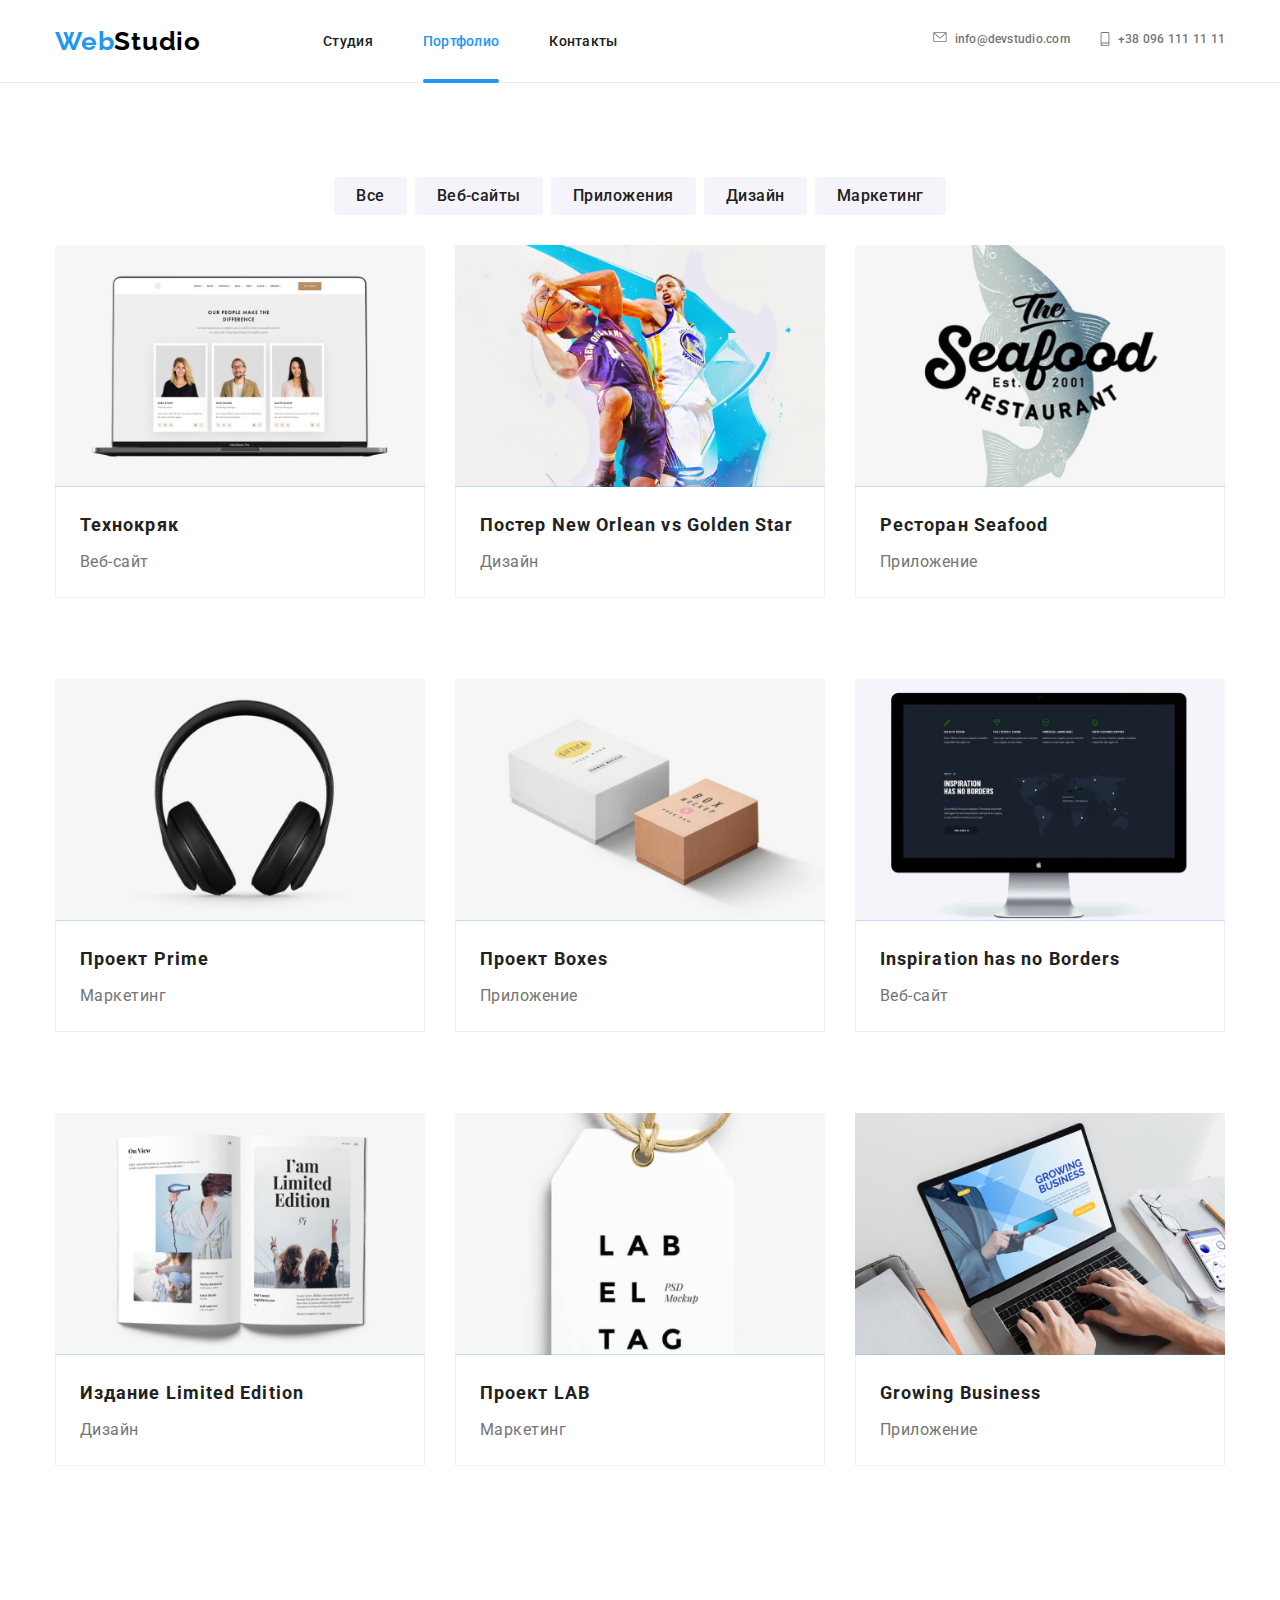
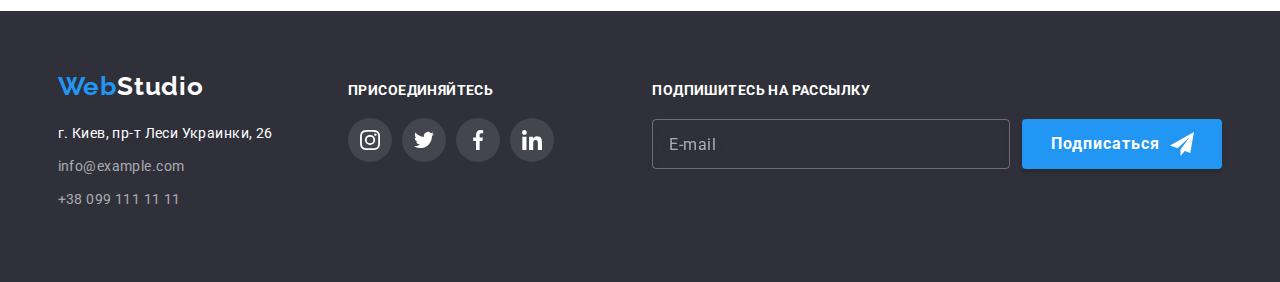
==== commit 5c0348d5: "АДАПТИВКА ВСЕ!!!" ====
--- a/portfolio.html
+++ b/portfolio.html
@@ -260,5 +260,7 @@
       </form>
     </div>
   </footer>
+
+  <script src="./js/menu.js"></script>
 </body>
 </html>--- a/css/main.min.css
+++ b/css/main.min.css
@@ -1,2 +1,2 @@
-*,::before,::after{box-sizing:border-box}html{line-height:1.15;-webkit-text-size-adjust:100%;-moz-tab-size:4;tab-size:4}body{margin:0;font-family:system-ui,-apple-system,"Segoe UI",Roboto,Helvetica,Arial,sans-serif,"Apple Color Emoji","Segoe UI Emoji"}hr{height:0;color:inherit}abbr[title]{text-decoration:underline dotted}b,strong{font-weight:bolder}code,kbd,samp,pre{font-family:ui-monospace, SFMono-Regular, Consolas, 'Liberation Mono', Menlo, monospace;font-size:1em}small{font-size:80%}sub,sup{font-size:75%;line-height:0;position:relative;vertical-align:baseline}sub{bottom:-0.25em}sup{top:-0.5em}table{text-indent:0;border-color:inherit}button,input,optgroup,select,textarea{font-family:inherit;font-size:100%;line-height:1.15;margin:0}button,select{text-transform:none}button,[type='button'],[type='reset'],[type='submit']{-webkit-appearance:button}::-moz-focus-inner{border-style:none;padding:0}:-moz-focusring{outline:1px dotted ButtonText}:-moz-ui-invalid{box-shadow:none}legend{padding:0}progress{vertical-align:baseline}::-webkit-inner-spin-button,::-webkit-outer-spin-button{height:auto}[type='search']{-webkit-appearance:textfield;outline-offset:-2px}::-webkit-search-decoration{-webkit-appearance:none}::-webkit-file-upload-button{-webkit-appearance:button;font:inherit}summary{display:list-item}body{margin-top:0;margin-bottom:0;margin-left:0;margin-right:0;font-family:"Roboto",sans-serif;background:#fff;color:#757575;font-size:14px;line-height:1.33}p,h1,h2,h3,h4,h5,h6{margin:0}ul,ol{margin:0;padding:0}a{text-decoration:none;cursor:pointer}address{font-style:normal}textarea{resize:none}button{display:flex;justify-content:center;align-items:center;font-family:inherit;border:transparent;border-radius:4px;cursor:pointer;font-size:16px}img{display:block}.container{margin-top:0;margin-bottom:0;margin-left:auto;margin-right:auto;padding-left:15px;padding-right:15px}@media screen and (min-width: 480px){.container{width:480px}}@media screen and (min-width: 768px){.container{width:768px}}@media screen and (min-width: 1200px){.container{width:1200px}}.section__title{margin-top:0;margin-bottom:30px;font-weight:700;font-size:28px;line-height:1.18;text-align:center;letter-spacing:0.03em;color:#212121}@media screen and (min-width: 1200px){.section__title{font-size:36px;line-height:1.17;margin-bottom:50px}}.section{padding-top:60px;padding-bottom:60px}@media screen and (min-width: 1200px){.section{padding-top:94px;padding-bottom:94px}}.site-nav,.contact,.header-socials,.feature__list,.work__list,.team-card,.team-social,.clients__list,.address-box,.footer-social__list,.buttons-list,.portfolio-card{padding-top:0;padding-bottom:0;padding-right:0;padding-left:0;margin-top:0;margin-bottom:0;margin-left:0;margin-right:0;list-style:none}.visually-hidden{position:absolute;width:1px;height:1px;margin:-1px;border:0;padding:0;white-space:nowrap;clip-path:inset(100%);clip:rect(0 0 0 0);overflow:hidden}.logo{display:block;font-family:"Raleway",sans-serif;font-weight:700;font-size:26px;line-height:1.19;letter-spacing:0.03em;color:black;text-decoration:none;transition-property:color;transition-duration:250ms;transition-timing-function:cubic-bezier(0.4, 0, 0.2, 1)}.logo__span{color:#2196F3}.logo:hover,.logo:focus{color:#2196F3}.header__logo{padding-top:16px;padding-bottom:16px;font-size:24px;line-height:1.17;letter-spacing:0.03em}@media screen and (min-width: 768px){.header__logo{padding-top:26px;padding-bottom:26px}}@media screen and (min-width: 1200px){.header__logo{font-size:26px}}.header{position:relative;text-align:center;background-color:#fff;border-bottom:1px solid #ececec}.header__box{display:flex;align-items:center;justify-content:start}.header__nav{display:block;text-align:start}.menu-container{position:relative;background-color:#fff;padding-top:48px;padding-bottom:48px;padding-left:40px;padding-right:40px}.menu-container.is-open{display:block}@media screen and (max-width: 767px){.menu-container{display:none;position:absolute;top:0;left:0;width:100%;height:796px}}@media screen and (min-width: 768px){.menu-container{display:flex}}.menu-button{width:40px;height:40px;margin-left:auto;background-color:transparent;z-index:10}@media screen and (min-width: 768px){.menu-button{display:none}}.menu-container.is-open .menu-button{position:absolute;top:0;right:0}.menu-button .menu-close{display:none}.menu-button.is-open .menu-close{display:block}.menu-button.is-open .menu-open{display:none}.menu-button.is-open .menu-button__icon{width:18px;height:18px}.menu-button__icon{width:100%;height:100%;display:inline-block;transition-property:fill;transition-duration:250ms;transition-timing-function:cubic-bezier(0.4, 0, 0.2, 1)}.menu-button__icon:hover,.menu-button__icon:focus{fill:#2196F3}.menu-open{width:24px;height:16px}.menu-close{width:18px;height:18px}.site-nav{display:flex;flex-direction:column;gap:36px;margin-bottom:302px}.site-nav__link{color:#212121;font-weight:500;font-size:40px;line-height:1.18;letter-spacing:0.02em;transition-property:color;transition-duration:250ms;transition-timing-function:cubic-bezier(0.4, 0, 0.2, 1)}.site-nav__link:hover,.site-nav__link:focus{color:#2196F3}.site-nav__link--active{color:#2196F3}.site-nav__link--active{position:relative;color:#2196F3}.contact{display:flex;flex-direction:column-reverse;align-items:start;gap:32px;margin-bottom:64px}.contact__item{display:block}.contact__link{display:flex;color:#757575;font-weight:500;font-size:12px;line-height:1.17;letter-spacing:0.02em}.contact__link:hover,.contact__link:focus,.contact__link:hover .contact__icon,.contact__link:focus .contact__icon{color:#2196F3;fill:#2196F3}.header-link-tel{font-weight:500;font-size:34px;line-height:1.18;letter-spacing:0.02em;color:#2196F3}.header-link-mail{font-weight:500;font-size:24px;line-height:1.17;letter-spacing:0.02em}.contact__icon{display:none;width:14px;height:10px;margin-right:8px;fill:#757575;transition-property:fill;transition-duration:250ms;transition-timing-function:cubic-bezier(0.4, 0, 0.2, 1)}@media screen and (min-width: 768px){.contact__icon{display:flex}}.header-mail{width:14px;height:10px}.header-tel{width:10px;height:14px}.header-socials{display:flex}@media screen and (min-width: 768px){.header-socials{display:none}}.header-socials__item{display:flex}.header-socials__item:not(:last-child){border-right:1px solid rgba(33,33,33,0.2);padding-right:10px}.header-socials__item:not(:first-child){padding-left:10px}.header-socials__link{font-weight:500;font-size:18px;line-height:1.22;letter-spacing:0.02em;color:#2196F3}.footer__logo{display:block;margin-bottom:20px;text-align:center;font-size:24px;color:#fff;transition-property:color;transition-duration:250ms;transition-timing-function:cubic-bezier(0.4, 0, 0.2, 1)}@media screen and (min-width: 1200px){.footer__logo{font-size:26px}}@media screen and (min-width: 1200px){.footer__logo{text-align:start}}.footer-logo__span{color:#2196F3}.hero{padding-top:118px;padding-bottom:118px;align-items:center;text-align:center;background-color:#2F303A;background-image:linear-gradient(to right, rgba(47,48,58,0.4), rgba(47,48,58,0.4)),url(../images/hero-bg.jpg);background-repeat:no-repeat;background-position:center}@media screen and (min-width: 1200px){.hero{padding-top:200px;padding-bottom:200px}}.section__title--main{margin-bottom:30px;padding-right:45px;padding-left:45px;font-weight:900;font-size:26px;line-height:1.62;text-align:center;letter-spacing:0.06em;text-transform:uppercase;color:#fff}@media screen and (min-width: 768px){.section__title--main{padding-right:189px;padding-left:189px}}@media screen and (min-width: 1200px){.section__title--main{padding:0;margin-left:auto;margin-right:auto;width:696px;height:120px;font-size:44px;line-height:1.36}}.hero__button{min-width:200px;height:50px;margin-right:auto;margin-left:auto;background:#2196F3;box-shadow:0px 4px 4px rgba(0,0,0,0.15);font-weight:700;line-height:1.87;letter-spacing:0.06em;color:#fff;transition-property:scale(1);transition-duration:250ms;transition-timing-function:cubic-bezier(0.4, 0, 0.2, 1)}.hero__button:hover{transform:scale(1.1)}.feature{padding-left:0;padding-right:0;background-color:#fff}@media screen and (min-width: 768px){.feature__list{display:flex;flex-wrap:wrap;justify-content:center;gap:30px}}.feature__item{max-width:450px}@media screen and (min-width: 768px){.feature__item{max-width:354px;margin-bottom:0}}@media screen and (max-width: 767px){.feature__item:not(:last-child){margin-bottom:30px}}@media screen and (min-width: 768px){.feature__item{max-width:270px}}.feature__box{display:flex;align-items:center;justify-content:center;width:100%;height:120px;margin-bottom:30px;background-color:#F5F4FA;border-radius:4px}.feature__icon{width:70px;height:70px}.feature__title{margin-bottom:10px;text-align:center;color:#212121;font-weight:700;font-size:14px;line-height:1.14;letter-spacing:0.03em;text-transform:uppercase}@media screen and (min-width: 768px){.feature__title{text-align:start}}.feature__text{line-height:1.71;letter-spacing:0.03em}.work{background-color:#fff;padding-top:0}@media screen and (max-width: 1199px){.work{display:none}}@media screen and (min-width: 1200px){.work{display:flex}}.work__list{position:relative;display:flex;gap:30px}.work__img{display:block}.work__box{position:absolute;bottom:0;display:flex;justify-content:center;align-items:center;width:370px;height:70px;background-color:rgba(47,48,58,0.8);font-weight:700;font-size:14px;line-height:1.14px;text-align:center;letter-spacing:0.03em;text-transform:uppercase;color:#fff}.team{background-color:#F5F4FA}.team-card{display:flex;flex-direction:column;align-items:center}@media screen and (min-width: 768px){.team-card{display:flex;flex-direction:row;flex-wrap:wrap;justify-content:center;gap:30px}}@media screen and (min-width: 1200px){.team-card{display:flex;gap:30px}}.team-card__item{width:450px;background-color:#fff;box-shadow:0px 1px 3px rgba(0,0,0,0.12),0px 1px 1px rgba(0,0,0,0.14),0px 2px 1px rgba(0,0,0,0.2);border-radius:0px 0px 4px 4px}@media screen and (min-width: 768px){.team-card__item{width:354px}}@media screen and (min-width: 1200px){.team-card__item{width:270px}}@media screen and (max-width: 767px){.team-card__item:not(:last-child){margin-bottom:30px}}.team-card__img{width:100%}.team-card__box{padding-top:30px;padding-bottom:30px}.team-card__title{margin-bottom:10px;font-weight:500;font-size:16px;text-align:center;line-height:1.19;letter-spacing:0.03em;color:#212121}.team-card__text{margin-bottom:16px;font-size:16px;line-height:1.19;text-align:center;letter-spacing:0.03em;color:#757575}.team-social{display:flex;justify-content:center;gap:10px}.team-social__link{display:flex;align-items:center;justify-content:center;width:44px;height:44px;fill:#afb1b8;border-radius:50%;transition-property:background-color;transition-duration:250ms;transition-timing-function:cubic-bezier(0.4, 0, 0.2, 1)}.team-social__link:hover,.team-social__link:focus{background-color:#2196F3;fill:#fff}.team-social__icon{width:20px;height:20px;padding:0;transition-property:fill;transition-duration:250ms;transition-timing-function:cubic-bezier(0.4, 0, 0.2, 1)}.clients__list{width:100%;display:flex;flex-wrap:wrap;gap:30px}@media screen and (min-width: 1200px){.clients__list{justify-content:center}}.clients__item{width:210px}@media screen and (min-width: 768px){.clients__item{width:226px}}@media screen and (min-width: 1200px){.clients__item{width:170px}}.clients__link{display:flex;height:92px;border:1px solid #afb1b8;border-radius:4px;align-items:center;justify-content:center;transition-property:border-color;transition-duration:250ms;transition-timing-function:cubic-bezier(0.4, 0, 0.2, 1)}.clients__link:hover .clients__icon,.clients__link:focus .clients__icon{fill:#2196F3}.clients__link:hover,.clients__link:focus{border:1px solid #2196F3}.clients__icon{width:106px;height:60px;fill:#afb1b8;transition-property:fill;transition-duration:250ms;transition-timing-function:cubic-bezier(0.4, 0, 0.2, 1)}.footer{padding-top:60px;padding-bottom:60px;background-color:#2F303A}@media screen and (min-width: 768px){.footer-box{display:flex;flex-wrap:wrap;align-items:baseline;justify-content:space-around}}.address-box{text-align:center;margin-bottom:60px}@media screen and (min-width: 1200px){.address-box{text-align:start;margin-bottom:0}}.address-box__link{color:rgba(255,255,255,0.6);font-size:14px;line-height:1.71;letter-spacing:0.03em;text-decoration:none;transition-property:color;transition-duration:cubic-bezier(0.4, 0, 0.2, 1);transition-timing-function:cubic-bezier(0.4, 0, 0.2, 1)}.address-box__link:focus,.address-box__link:hover{color:#2196F3}.fact-address{display:inline-block;margin-bottom:9px;color:#ffffff}.mail{display:block;margin-bottom:9px}.tel{display:block}.footer-social{text-align:center}@media screen and (min-width: 1200px){.footer-social{margin-left:70px}}.footer-social__label{margin-bottom:20px;font-weight:700;font-size:14px;line-height:16px;letter-spacing:0.03em;text-transform:uppercase;color:#fff}@media screen and (min-width: 1200px){.footer-social__label{text-align:start}}.footer-social__list{display:flex;justify-content:center;gap:10px;margin-bottom:60px}.footer-social__link{display:flex;align-items:center;justify-content:center;width:44px;height:44px;border-radius:50%;background-color:rgba(255,255,255,0.1);fill:#fff;transition-property:background-color;transition-duration:250ms;transition-timing-function:cubic-bezier(0.4, 0, 0.2, 1)}.footer-social__link:hover,.footer-social__link:focus{background-color:#2196F3}.footer-social__icon{width:20px;height:20px}.footer-form{text-align:center}@media screen and (min-width: 1200px){.footer-form{display:flex;justify-content:space-between;width:570px;margin-left:93px}}.footer-form__box{display:flex;flex-direction:column}.footer-form__input{padding:15px 16px;width:100%;height:50px;margin-bottom:20px;background-color:transparent;border:1px solid rgba(255,255,255,0.3);border-radius:4px;filter:drop-shadow(0px 4px 4px rgba(0,0,0,0.15));font-size:16px;line-height:1.25;letter-spacing:0.03em;color:rgba(255,255,255,0.6);transition-property:outline-color;transition-duration:250ms;transition-timing-function:cubic-bezier(0.4, 0, 0.2, 1)}@media screen and (min-width: 768px){.footer-form__input{width:450px}}@media screen and (min-width: 1200px){.footer-form__input{width:358px;margin-bottom:0}}.footer-form__input:focus{outline:1px solid #2196F3}.footer-form__input::placeholder{font-size:16px;line-height:1.25;letter-spacing:0.03em;color:rgba(255,255,255,0.6)}.footer-form__label{margin-bottom:20px;font-weight:700;font-size:14px;line-height:1.14;letter-spacing:0.03em;text-transform:uppercase;color:#fff}@media screen and (min-width: 1200px){.footer-form__label{text-align:start}}.footer-button{display:flex;justify-content:center;align-items:flex-end}.footer-button__box{display:flex;justify-content:center;align-items:center;width:200px;height:50px;background-color:#2196F3;box-shadow:0px 4px 4px rgba(0,0,0,0.15);border-radius:4px;border-color:transparent;font-weight:700;font-size:16px;line-height:1.88;letter-spacing:0.06em;color:#fff}.footer-button__icon{margin-left:10px;width:24px;height:24px}.backdrop{position:fixed;display:flex;justify-content:center;top:0;right:0;left:0;bottom:0;padding:15px;background-color:rgba(0,0,0,0.2);opacity:1;transition:opacity 250ms cubic-bezier(0.4, 0, 0.2, 1);overflow-y:scroll}.is-hidden{opacity:0;pointer-events:none}.backdrop.is-hidden .modal{transform:translate(-50%, -50%) scale(1.3)}.modal{width:93.34%;height:609px;display:flex;justify-content:center;align-items:center;background-color:#fff;box-shadow:0px 1px 3px rgba(0,0,0,0.12),0px 1px 1px rgba(0,0,0,0.14),0px 2px 1px rgba(0,0,0,0.2);border-radius:4px;z-index:10;transform:scale(1);transition:250ms cubic-bezier(0.4, 0, 0.2, 1)}@media screen and (min-width: 480px){.modal{width:450px}}@media screen and (min-width: 1200px){.modal{position:absolute;top:50%;left:50%;width:528px;transform:translate(-50%, -50%)}}.modal__button{position:absolute;top:8px;right:8px;display:flex;justify-content:center;align-items:center;width:30px;height:30px;cursor:pointer;background-color:transparent;border:1px solid rgba(0,0,0,0.1);border-radius:50%}.modal__button:hover .modal__icon{fill:#2196F3}.modal__icon{width:11px;height:11px;fill:#000;transition-property:fill;transition-duration:250ms;transition-timing-function:cubic-bezier(0.4, 0, 0.2, 1)}.modal-form{text-align:center;display:flex;flex-direction:column;padding:40px;width:100%}.modal-form__all{text-align:center}.modal-form__title{margin-bottom:12px;font-weight:700;font-size:20px;line-height:1.15;text-align:center;letter-spacing:0.03em;color:#212121}.modal-form__input{border:1px solid rgba(33,33,33,0.2);border-radius:4px;width:100%;height:40px;cursor:pointer;font-size:12px;line-height:1.17;letter-spacing:0.01em;color:#212121}.modal-form__label{display:block;margin-bottom:4px;text-align:start;color:#757575}.modal-form__box{position:relative}.modal-form__icon{position:absolute;top:11px;left:12px;display:inline-block;width:18px;height:18px;background-color:transparent;transition-property:fill;transition-duration:250ms;transition-timing-function:cubic-bezier(0.4, 0, 0.2, 1)}.modal-form__input.comment{margin-bottom:20px;padding:16px;height:120px;transition-property:outline-color;transition-duration:250ms;transition-timing-function:cubic-bezier(0.4, 0, 0.2, 1)}.modal-form__input.comment::placeholder{font-size:14px;line-height:1.14;letter-spacing:0.01em;color:rgba(117,117,117,0.5)}.modal-form__input{height:40px;margin-bottom:10px;padding:10px 42px;transition-property:outline-color;transition-duration:250ms;transition-timing-function:cubic-bezier(0.4, 0, 0.2, 1)}.modal-form__input:focus ~ .modal-form__icon{fill:#2196F3}.modal-form__input:focus{outline:1px solid #2196F3}.form-checkbox{position:relative;display:flex;justify-content:center;align-items:center;text-align:center;margin-bottom:30px;cursor:pointer}.form-checkbox__label{display:flex;align-items:center;padding-left:24px;font-size:12px;line-height:1.17;letter-spacing:0.03em}.form-checkbox__input{position:absolute;width:1px;height:1px;margin:-1px;border:0;padding:0;white-space:nowrap;clip-path:inset(100%);clip:rect(0 0 0 0);overflow:hidden}.form-checkbox__input:checked+.form-checkbox__icon{background-image:url(../images/icons/check.svg);background-color:#2196F3;border-radius:2px;background-repeat:no-repeat;background-position:50% 50%}.form-checkbox__icon{position:absolute;width:16px;height:15px;margin-left:-24px;background-image:url(../images/icons/square.svg);transition:background-image 250ms cubic-bezier(0.4, 0, 0.2, 1)}.form-checkbox__link{margin-left:4px;font-size:12px;line-height:1.17;letter-spacing:0.03em;text-decoration-line:underline;color:#2196F3}.form-button{display:flex;justify-content:center;align-items:center}.form-button__box{padding:0;width:200px;height:50px;background-color:#2196F3;box-shadow:0px 4px 4px rgba(0,0,0,0.15);border-radius:4px;border:transparent;font-weight:700;font-size:16px;line-height:1.88;letter-spacing:0.06em;color:#ffffff}.buttons-list{display:flex;flex-wrap:wrap;margin-bottom:50px;row-gap:15px;column-gap:8px}@media screen and (min-width: 768px){.buttons-list{justify-content:center;margin-bottom:30px}}.buttons-list__button{padding-top:6px;padding-bottom:6px;padding-right:22px;padding-left:22px;height:38px;background:#F5F4FA;font-weight:500;line-height:1.62;text-align:center;letter-spacing:0.03em;color:#212121;transition-property:background-color, color;transition-duration:250ms;transition-timing-function:cubic-bezier(0.4, 0, 0.2, 1)}.buttons-list__button:hover,.buttons-list__button:focus{background:#2196F3;box-shadow:0px 3px 1px rgba(0,0,0,0.1),0px 1px 2px rgba(0,0,0,0.08),0px 2px 2px rgba(0,0,0,0.12);color:#fff}.portfolio-card{display:flex;flex-direction:column;align-items:center}@media screen and (min-width: 768px){.portfolio-card{display:flex;flex-direction:row;flex-wrap:wrap;gap:30px}}.portfolio-card__item{display:flex;flex-direction:column;flex-wrap:wrap;width:100%;height:404px;transition-property:box-shadow;transition-duration:250ms;transition-timing-function:cubic-bezier(0.4, 0, 0.2, 1)}@media screen and (max-width: 767px){.portfolio-card__item:not(:last-child){margin-bottom:30px}}@media screen and (min-width: 768px){.portfolio-card__item{width:354px;margin-bottom:0}}@media screen and (min-width: 1200px){.portfolio-card__item{width:370px;margin-bottom:0}}.portfolio-card__item:hover{box-shadow:0px 1px 1px rgba(0,0,0,0.12),0px 4px 4px rgba(0,0,0,0.06),1px 4px 6px rgba(0,0,0,0.16);cursor:pointer}.portfolio-card__item:hover .portfolio-card__overlay,.portfolio-card__item:focus .portfolio-card__overlay{transform:translateY(0)}.portfolio-card__thumb{position:relative;overflow:hidden}.portfolio-card__overlay{position:absolute;top:0;left:0;padding:63px 24px;width:100%;height:100%;background-color:rgba(33,150,243,0.9);font-weight:400;font-size:18px;line-height:1.56;letter-spacing:0.03em;color:#fff;transform:translateY(100%);transition:transform 250ms cubic-bezier(0.4, 0, 0.2, 1)}.portfolio-card__img{display:block;width:100%}.portfolio-card__box{padding-top:20px;padding-bottom:20px;padding-left:24px;padding-right:24px;margin:0;border-left:1px solid #eeeeee;border-right:1px solid #eeeeee;border-bottom:1px solid #eeeeee}.portfolio-card__title{margin-bottom:4px;font-weight:700;font-size:18px;line-height:2;letter-spacing:0.06em;color:#212121}.portfolio-card__text{font-size:16px;line-height:1.88;letter-spacing:0.03em;color:#757575}
+*,::before,::after{box-sizing:border-box}html{line-height:1.15;-webkit-text-size-adjust:100%;-moz-tab-size:4;tab-size:4}body{margin:0;font-family:system-ui,-apple-system,"Segoe UI",Roboto,Helvetica,Arial,sans-serif,"Apple Color Emoji","Segoe UI Emoji"}hr{height:0;color:inherit}abbr[title]{text-decoration:underline dotted}b,strong{font-weight:bolder}code,kbd,samp,pre{font-family:ui-monospace, SFMono-Regular, Consolas, 'Liberation Mono', Menlo, monospace;font-size:1em}small{font-size:80%}sub,sup{font-size:75%;line-height:0;position:relative;vertical-align:baseline}sub{bottom:-0.25em}sup{top:-0.5em}table{text-indent:0;border-color:inherit}button,input,optgroup,select,textarea{font-family:inherit;font-size:100%;line-height:1.15;margin:0}button,select{text-transform:none}button,[type='button'],[type='reset'],[type='submit']{-webkit-appearance:button}::-moz-focus-inner{border-style:none;padding:0}:-moz-focusring{outline:1px dotted ButtonText}:-moz-ui-invalid{box-shadow:none}legend{padding:0}progress{vertical-align:baseline}::-webkit-inner-spin-button,::-webkit-outer-spin-button{height:auto}[type='search']{-webkit-appearance:textfield;outline-offset:-2px}::-webkit-search-decoration{-webkit-appearance:none}::-webkit-file-upload-button{-webkit-appearance:button;font:inherit}summary{display:list-item}body{margin-top:0;margin-bottom:0;margin-left:0;margin-right:0;font-family:"Roboto",sans-serif;background:#fff;color:#757575;font-size:14px;line-height:1.33}p,h1,h2,h3,h4,h5,h6{margin:0}ul,ol{margin:0;padding:0}a{text-decoration:none;cursor:pointer}address{font-style:normal}textarea{resize:none}button{display:flex;justify-content:center;align-items:center;font-family:inherit;border:transparent;border-radius:4px;cursor:pointer;font-size:16px}img{display:block}.container{margin-top:0;margin-bottom:0;margin-left:auto;margin-right:auto;padding-left:15px;padding-right:15px}@media screen and (min-width: 480px){.container{width:480px}}@media screen and (min-width: 768px){.container{width:768px}}@media screen and (min-width: 1200px){.container{width:1200px}}.section__title{margin-top:0;margin-bottom:30px;font-weight:700;font-size:28px;line-height:1.18;text-align:center;letter-spacing:0.03em;color:#212121}@media screen and (min-width: 1200px){.section__title{font-size:36px;line-height:1.17;margin-bottom:50px}}.section{padding-top:60px;padding-bottom:60px}@media screen and (min-width: 1200px){.section{padding-top:94px;padding-bottom:94px}}.site-nav,.contact,.header-socials,.feature__list,.work__list,.team-card,.team-social,.clients__list,.address-box,.footer-social__list,.buttons-list,.portfolio-card{padding-top:0;padding-bottom:0;padding-right:0;padding-left:0;margin-top:0;margin-bottom:0;margin-left:0;margin-right:0;list-style:none}.visually-hidden{position:absolute;width:1px;height:1px;margin:-1px;border:0;padding:0;white-space:nowrap;clip-path:inset(100%);clip:rect(0 0 0 0);overflow:hidden}.logo{display:block;font-family:"Raleway",sans-serif;font-weight:700;font-size:26px;line-height:1.19;letter-spacing:0.03em;color:black;text-decoration:none;transition-property:color;transition-duration:250ms;transition-timing-function:cubic-bezier(0.4, 0, 0.2, 1)}.logo__span{color:#2196F3}.logo:hover,.logo:focus{color:#2196F3}.header__logo{padding-top:16px;padding-bottom:16px;font-size:24px;line-height:1.17;letter-spacing:0.03em}@media screen and (min-width: 768px){.header__logo{padding-top:26px;padding-bottom:26px}}@media screen and (min-width: 1200px){.header__logo{font-size:26px}}.header{position:relative;text-align:center;background-color:#fff;border-bottom:1px solid #ececec}.header__box{display:flex;align-items:center;justify-content:start}@media screen and (min-width: 1200px){.header__box{justify-content:space-between}}.header__nav{display:block;text-align:start}@media screen and (min-width: 768px){.header__nav{display:flex;align-items:center}}.menu-container{position:relative;background-color:#fff;padding-top:48px;padding-bottom:48px;padding-left:40px;padding-right:40px;z-index:8}.menu-container.is-open{display:block}@media screen and (max-width: 767px){.menu-container{display:none;position:absolute;top:0;left:0;width:100%;height:796px}}@media screen and (min-width: 768px){.menu-container{display:flex;padding:0}}.menu-button{width:40px;height:40px;margin-left:auto;background-color:transparent;z-index:9}@media screen and (min-width: 768px){.menu-button{display:none}}.menu-container.is-open .menu-button{position:absolute;top:0;right:0}.menu-button .menu-close{display:none}.menu-button.is-open .menu-close{display:block}.menu-button.is-open .menu-open{display:none}.menu-button.is-open .menu-button__icon{width:18px;height:18px}.menu-button__icon{width:100%;height:100%;display:inline-block;transition-property:fill;transition-duration:250ms;transition-timing-function:cubic-bezier(0.4, 0, 0.2, 1)}.menu-button__icon:hover,.menu-button__icon:focus{fill:#2196F3}.menu-open{width:24px;height:16px}.menu-close{width:18px;height:18px}.site-nav{display:flex;flex-direction:column;gap:36px;margin-bottom:302px}@media screen and (min-width: 768px){.site-nav{flex-direction:row;gap:50px;margin-bottom:0;margin-left:87px}}@media screen and (min-width: 1200px){.site-nav{margin-left:0px}}.site-nav__link{color:#212121;font-weight:500;font-size:40px;line-height:1.18;letter-spacing:0.02em;transition-property:color;transition-duration:250ms;transition-timing-function:cubic-bezier(0.4, 0, 0.2, 1)}.site-nav__link:hover,.site-nav__link:focus{color:#2196F3}.site-nav__link--active{color:#2196F3}@media screen and (min-width: 768px){.site-nav__link{padding-top:32px;padding-bottom:32px;font-weight:500;font-size:14px;line-height:1.1;letter-spacing:0.02em}}.site-nav__link--active{position:relative;color:#2196F3}@media screen and (min-width: 768px){.site-nav__link--active::after{position:absolute;bottom:-1px;left:0;content:'';min-width:100%;height:4px;border:none;background-color:#2196F3;outline:2px;border-radius:2px}}@media screen and (min-width: 1200px){.site-nav__link--active::after{bottom:-2px}}.contact{display:flex;flex-direction:column-reverse;align-items:start;gap:32px;margin-bottom:64px}@media screen and (min-width: 768px){.contact{flex-direction:column;margin-bottom:0;gap:10px;margin-left:96px}}@media screen and (min-width: 1200px){.contact{flex-direction:row;justify-content:center;margin-bottom:0;margin-left:315px;gap:30px}}.contact__item{display:block}.contact__link{display:flex;color:#757575}.contact__link:hover,.contact__link:focus,.contact__link:hover .contact__icon,.contact__link:focus .contact__icon{color:#2196F3;fill:#2196F3}.header-link-tel{font-weight:500;font-size:34px;line-height:1.18;letter-spacing:0.02em;color:#2196F3}@media screen and (min-width: 768px){.header-link-tel{font-weight:500;font-size:12px;line-height:1.17;letter-spacing:0.02em;color:#757575}}.header-link-mail{font-weight:500;font-size:24px;line-height:1.17;letter-spacing:0.02em}@media screen and (min-width: 768px){.header-link-mail{font-weight:500;font-size:12px;line-height:1.17;letter-spacing:0.02em}}.contact__icon{display:none;width:14px;height:10px;margin-right:8px;fill:#757575;transition-property:fill;transition-duration:250ms;transition-timing-function:cubic-bezier(0.4, 0, 0.2, 1)}@media screen and (min-width: 768px){.contact__icon{display:flex}}.header-mail{width:14px;height:10px}.header-tel{width:10px;height:14px}.header-socials{display:flex}@media screen and (min-width: 768px){.header-socials{display:none}}.header-socials__item{display:flex}.header-socials__item:not(:last-child){border-right:1px solid rgba(33,33,33,0.2);padding-right:10px}.header-socials__item:not(:first-child){padding-left:10px}.header-socials__link{font-weight:500;font-size:18px;line-height:1.22;letter-spacing:0.02em;color:#2196F3}.footer__logo{display:block;margin-bottom:20px;text-align:center;font-size:24px;color:#fff;transition-property:color;transition-duration:250ms;transition-timing-function:cubic-bezier(0.4, 0, 0.2, 1)}@media screen and (min-width: 1200px){.footer__logo{font-size:26px}}@media screen and (min-width: 1200px){.footer__logo{text-align:start}}.footer-logo__span{color:#2196F3}.hero{padding-top:118px;padding-bottom:118px;align-items:center;text-align:center;background-color:#2F303A;background-image:linear-gradient(to right, rgba(47,48,58,0.4), rgba(47,48,58,0.4)),url(../images/hero-bg.jpg);background-repeat:no-repeat;background-position:center}@media screen and (min-width: 1200px){.hero{padding-top:200px;padding-bottom:200px}}.section__title--main{margin-bottom:30px;padding-right:45px;padding-left:45px;font-weight:900;font-size:26px;line-height:1.62;text-align:center;letter-spacing:0.06em;text-transform:uppercase;color:#fff}@media screen and (min-width: 768px){.section__title--main{padding-right:189px;padding-left:189px}}@media screen and (min-width: 1200px){.section__title--main{padding:0;margin-left:auto;margin-right:auto;width:696px;height:120px;font-size:44px;line-height:1.36}}.hero__button{min-width:200px;height:50px;margin-right:auto;margin-left:auto;background:#2196F3;box-shadow:0px 4px 4px rgba(0,0,0,0.15);font-weight:700;line-height:1.87;letter-spacing:0.06em;color:#fff;transition-property:scale(1);transition-duration:250ms;transition-timing-function:cubic-bezier(0.4, 0, 0.2, 1)}.hero__button:hover{transform:scale(1.1)}.feature{padding-left:0;padding-right:0;background-color:#fff}@media screen and (min-width: 768px){.feature__list{display:flex;flex-wrap:wrap;justify-content:center;gap:30px}}.feature__item{max-width:450px}@media screen and (min-width: 768px){.feature__item{max-width:354px;margin-bottom:0}}@media screen and (max-width: 767px){.feature__item:not(:last-child){margin-bottom:30px}}@media screen and (min-width: 768px){.feature__item{max-width:270px}}.feature__box{display:flex;align-items:center;justify-content:center;width:100%;height:120px;margin-bottom:30px;background-color:#F5F4FA;border-radius:4px}.feature__icon{width:70px;height:70px}.feature__title{margin-bottom:10px;text-align:center;color:#212121;font-weight:700;font-size:14px;line-height:1.14;letter-spacing:0.03em;text-transform:uppercase}@media screen and (min-width: 768px){.feature__title{text-align:start}}.feature__text{line-height:1.71;letter-spacing:0.03em}.work{background-color:#fff;padding-top:0}@media screen and (max-width: 1199px){.work{display:none}}@media screen and (min-width: 1200px){.work{display:flex}}.work__list{position:relative;display:flex;gap:30px}.work__img{display:block}.work__box{position:absolute;bottom:0;display:flex;justify-content:center;align-items:center;width:370px;height:70px;background-color:rgba(47,48,58,0.8);font-weight:700;font-size:14px;line-height:1.14px;text-align:center;letter-spacing:0.03em;text-transform:uppercase;color:#fff}.team{background-color:#F5F4FA}.team-card{display:flex;flex-direction:column;align-items:center}@media screen and (min-width: 768px){.team-card{display:flex;flex-direction:row;flex-wrap:wrap;justify-content:center;gap:30px}}@media screen and (min-width: 1200px){.team-card{display:flex;gap:30px}}.team-card__item{width:450px;background-color:#fff;box-shadow:0px 1px 3px rgba(0,0,0,0.12),0px 1px 1px rgba(0,0,0,0.14),0px 2px 1px rgba(0,0,0,0.2);border-radius:0px 0px 4px 4px}@media screen and (min-width: 768px){.team-card__item{width:354px}}@media screen and (min-width: 1200px){.team-card__item{width:270px}}@media screen and (max-width: 767px){.team-card__item:not(:last-child){margin-bottom:30px}}.team-card__img{width:100%}.team-card__box{padding-top:30px;padding-bottom:30px}.team-card__title{margin-bottom:10px;font-weight:500;font-size:16px;text-align:center;line-height:1.19;letter-spacing:0.03em;color:#212121}.team-card__text{margin-bottom:16px;font-size:16px;line-height:1.19;text-align:center;letter-spacing:0.03em;color:#757575}.team-social{display:flex;justify-content:center;gap:10px}.team-social__link{display:flex;align-items:center;justify-content:center;width:44px;height:44px;fill:#afb1b8;border-radius:50%;transition-property:background-color;transition-duration:250ms;transition-timing-function:cubic-bezier(0.4, 0, 0.2, 1)}.team-social__link:hover,.team-social__link:focus{background-color:#2196F3;fill:#fff}.team-social__icon{width:20px;height:20px;padding:0;transition-property:fill;transition-duration:250ms;transition-timing-function:cubic-bezier(0.4, 0, 0.2, 1)}.clients__list{width:100%;display:flex;flex-wrap:wrap;gap:30px}@media screen and (min-width: 1200px){.clients__list{justify-content:center}}.clients__item{width:210px}@media screen and (min-width: 768px){.clients__item{width:226px}}@media screen and (min-width: 1200px){.clients__item{width:170px}}.clients__link{display:flex;height:92px;border:1px solid #afb1b8;border-radius:4px;align-items:center;justify-content:center;transition-property:border-color;transition-duration:250ms;transition-timing-function:cubic-bezier(0.4, 0, 0.2, 1)}.clients__link:hover .clients__icon,.clients__link:focus .clients__icon{fill:#2196F3}.clients__link:hover,.clients__link:focus{border:1px solid #2196F3}.clients__icon{width:106px;height:60px;fill:#afb1b8;transition-property:fill;transition-duration:250ms;transition-timing-function:cubic-bezier(0.4, 0, 0.2, 1)}.footer{padding-top:60px;padding-bottom:60px;background-color:#2F303A}@media screen and (min-width: 768px){.footer-box{display:flex;flex-wrap:wrap;align-items:baseline;justify-content:space-around}}.address-box{text-align:center;margin-bottom:60px}@media screen and (min-width: 1200px){.address-box{text-align:start;margin-bottom:0}}.address-box__link{color:rgba(255,255,255,0.6);font-size:14px;line-height:1.71;letter-spacing:0.03em;text-decoration:none;transition-property:color;transition-duration:cubic-bezier(0.4, 0, 0.2, 1);transition-timing-function:cubic-bezier(0.4, 0, 0.2, 1)}.address-box__link:focus,.address-box__link:hover{color:#2196F3}.fact-address{display:inline-block;margin-bottom:9px;color:#ffffff}.mail{display:block;margin-bottom:9px}.tel{display:block}.footer-social{text-align:center}@media screen and (min-width: 1200px){.footer-social{margin-left:70px}}.footer-social__label{margin-bottom:20px;font-weight:700;font-size:14px;line-height:16px;letter-spacing:0.03em;text-transform:uppercase;color:#fff}@media screen and (min-width: 1200px){.footer-social__label{text-align:start}}.footer-social__list{display:flex;justify-content:center;gap:10px;margin-bottom:60px}.footer-social__link{display:flex;align-items:center;justify-content:center;width:44px;height:44px;border-radius:50%;background-color:rgba(255,255,255,0.1);fill:#fff;transition-property:background-color;transition-duration:250ms;transition-timing-function:cubic-bezier(0.4, 0, 0.2, 1)}.footer-social__link:hover,.footer-social__link:focus{background-color:#2196F3}.footer-social__icon{width:20px;height:20px}.footer-form{text-align:center}@media screen and (min-width: 1200px){.footer-form{display:flex;justify-content:space-between;width:570px;margin-left:93px}}.footer-form__box{display:flex;flex-direction:column}.footer-form__input{padding:15px 16px;width:100%;height:50px;margin-bottom:20px;background-color:transparent;border:1px solid rgba(255,255,255,0.3);border-radius:4px;filter:drop-shadow(0px 4px 4px rgba(0,0,0,0.15));font-size:16px;line-height:1.25;letter-spacing:0.03em;color:rgba(255,255,255,0.6);transition-property:outline-color;transition-duration:250ms;transition-timing-function:cubic-bezier(0.4, 0, 0.2, 1)}@media screen and (min-width: 768px){.footer-form__input{width:450px}}@media screen and (min-width: 1200px){.footer-form__input{width:358px;margin-bottom:0}}.footer-form__input:focus{outline:1px solid #2196F3}.footer-form__input::placeholder{font-size:16px;line-height:1.25;letter-spacing:0.03em;color:rgba(255,255,255,0.6)}.footer-form__label{margin-bottom:20px;font-weight:700;font-size:14px;line-height:1.14;letter-spacing:0.03em;text-transform:uppercase;color:#fff}@media screen and (min-width: 1200px){.footer-form__label{text-align:start}}.footer-button{display:flex;justify-content:center;align-items:flex-end}.footer-button__box{display:flex;justify-content:center;align-items:center;width:200px;height:50px;background-color:#2196F3;box-shadow:0px 4px 4px rgba(0,0,0,0.15);border-radius:4px;border-color:transparent;font-weight:700;font-size:16px;line-height:1.88;letter-spacing:0.06em;color:#fff}.footer-button__icon{margin-left:10px;width:24px;height:24px}.backdrop{position:fixed;display:flex;justify-content:center;top:0;right:0;left:0;bottom:0;padding:15px;background-color:rgba(0,0,0,0.2);opacity:1;transition:opacity 250ms cubic-bezier(0.4, 0, 0.2, 1);overflow-y:scroll;z-index:10}.is-hidden{opacity:0;pointer-events:none}.backdrop.is-hidden .modal{transform:translate(-50%, -50%) scale(1.3)}.modal{width:93.34%;height:609px;display:flex;justify-content:center;align-items:center;background-color:#fff;box-shadow:0px 1px 3px rgba(0,0,0,0.12),0px 1px 1px rgba(0,0,0,0.14),0px 2px 1px rgba(0,0,0,0.2);border-radius:4px;z-index:10;transform:scale(1);transition:250ms cubic-bezier(0.4, 0, 0.2, 1)}@media screen and (min-width: 480px){.modal{width:450px}}@media screen and (min-width: 1200px){.modal{position:absolute;top:50%;left:50%;width:528px;transform:translate(-50%, -50%)}}.modal__button{position:absolute;top:8px;right:8px;display:flex;justify-content:center;align-items:center;width:30px;height:30px;cursor:pointer;background-color:transparent;border:1px solid rgba(0,0,0,0.1);border-radius:50%}.modal__button:hover .modal__icon{fill:#2196F3}.modal__icon{width:11px;height:11px;fill:#000;transition-property:fill;transition-duration:250ms;transition-timing-function:cubic-bezier(0.4, 0, 0.2, 1)}.modal-form{text-align:center;display:flex;flex-direction:column;padding:40px;width:100%}.modal-form__all{text-align:center}.modal-form__title{margin-bottom:12px;font-weight:700;font-size:20px;line-height:1.15;text-align:center;letter-spacing:0.03em;color:#212121}.modal-form__input{border:1px solid rgba(33,33,33,0.2);border-radius:4px;width:100%;height:40px;cursor:pointer;font-size:12px;line-height:1.17;letter-spacing:0.01em;color:#212121}.modal-form__label{display:block;margin-bottom:4px;text-align:start;color:#757575}.modal-form__box{position:relative}.modal-form__icon{position:absolute;top:11px;left:12px;display:inline-block;width:18px;height:18px;background-color:transparent;transition-property:fill;transition-duration:250ms;transition-timing-function:cubic-bezier(0.4, 0, 0.2, 1)}.modal-form__input.comment{margin-bottom:20px;padding:16px;height:120px;transition-property:outline-color;transition-duration:250ms;transition-timing-function:cubic-bezier(0.4, 0, 0.2, 1)}.modal-form__input.comment::placeholder{font-size:14px;line-height:1.14;letter-spacing:0.01em;color:rgba(117,117,117,0.5)}.modal-form__input{height:40px;margin-bottom:10px;padding:10px 42px;transition-property:outline-color;transition-duration:250ms;transition-timing-function:cubic-bezier(0.4, 0, 0.2, 1)}.modal-form__input:focus ~ .modal-form__icon{fill:#2196F3}.modal-form__input:focus{outline:1px solid #2196F3}.form-checkbox{position:relative;display:flex;justify-content:center;align-items:center;text-align:center;margin-bottom:30px;cursor:pointer}.form-checkbox__label{display:flex;align-items:center;padding-left:24px;font-size:12px;line-height:1.17;letter-spacing:0.03em}.form-checkbox__input{position:absolute;width:1px;height:1px;margin:-1px;border:0;padding:0;white-space:nowrap;clip-path:inset(100%);clip:rect(0 0 0 0);overflow:hidden}.form-checkbox__input:checked+.form-checkbox__icon{background-image:url(../images/icons/check.svg);background-color:#2196F3;border-radius:2px;background-repeat:no-repeat;background-position:50% 50%}.form-checkbox__icon{position:absolute;width:16px;height:15px;margin-left:-24px;background-image:url(../images/icons/square.svg);transition:background-image 250ms cubic-bezier(0.4, 0, 0.2, 1)}.form-checkbox__link{margin-left:4px;font-size:12px;line-height:1.17;letter-spacing:0.03em;text-decoration-line:underline;color:#2196F3}.form-button{display:flex;justify-content:center;align-items:center}.form-button__box{padding:0;width:200px;height:50px;background-color:#2196F3;box-shadow:0px 4px 4px rgba(0,0,0,0.15);border-radius:4px;border:transparent;font-weight:700;font-size:16px;line-height:1.88;letter-spacing:0.06em;color:#ffffff}.buttons-list{display:flex;flex-wrap:wrap;margin-bottom:50px;row-gap:15px;column-gap:8px}@media screen and (min-width: 768px){.buttons-list{justify-content:center;margin-bottom:30px}}.buttons-list__button{padding-top:6px;padding-bottom:6px;padding-right:22px;padding-left:22px;height:38px;background:#F5F4FA;font-weight:500;line-height:1.62;text-align:center;letter-spacing:0.03em;color:#212121;transition-property:background-color, color;transition-duration:250ms;transition-timing-function:cubic-bezier(0.4, 0, 0.2, 1)}.buttons-list__button:hover,.buttons-list__button:focus{background:#2196F3;box-shadow:0px 3px 1px rgba(0,0,0,0.1),0px 1px 2px rgba(0,0,0,0.08),0px 2px 2px rgba(0,0,0,0.12);color:#fff}.portfolio-card{display:flex;flex-direction:column;align-items:center}@media screen and (min-width: 768px){.portfolio-card{display:flex;flex-direction:row;flex-wrap:wrap;gap:30px}}.portfolio-card__item{display:flex;flex-direction:column;flex-wrap:wrap;width:100%;height:404px;transition-property:box-shadow;transition-duration:250ms;transition-timing-function:cubic-bezier(0.4, 0, 0.2, 1)}@media screen and (max-width: 767px){.portfolio-card__item:not(:last-child){margin-bottom:30px}}@media screen and (min-width: 768px){.portfolio-card__item{width:354px;margin-bottom:0}}@media screen and (min-width: 1200px){.portfolio-card__item{width:370px;margin-bottom:0}}.portfolio-card__item:hover{box-shadow:0px 1px 1px rgba(0,0,0,0.12),0px 4px 4px rgba(0,0,0,0.06),1px 4px 6px rgba(0,0,0,0.16);cursor:pointer}.portfolio-card__item:hover .portfolio-card__overlay,.portfolio-card__item:focus .portfolio-card__overlay{transform:translateY(0)}.portfolio-card__thumb{position:relative;overflow:hidden}.portfolio-card__overlay{position:absolute;top:0;left:0;padding:63px 24px;width:100%;height:100%;background-color:rgba(33,150,243,0.9);font-weight:400;font-size:18px;line-height:1.56;letter-spacing:0.03em;color:#fff;transform:translateY(100%);transition:transform 250ms cubic-bezier(0.4, 0, 0.2, 1)}.portfolio-card__img{display:block;width:100%;z-index:8}.portfolio-card__box{padding-top:20px;padding-bottom:20px;padding-left:24px;padding-right:24px;margin:0;border-left:1px solid #eeeeee;border-right:1px solid #eeeeee;border-bottom:1px solid #eeeeee}.portfolio-card__title{margin-bottom:4px;font-weight:700;font-size:18px;line-height:2;letter-spacing:0.06em;color:#212121}.portfolio-card__text{font-size:16px;line-height:1.88;letter-spacing:0.03em;color:#757575}
 /*# sourceMappingURL=main.min.css.map */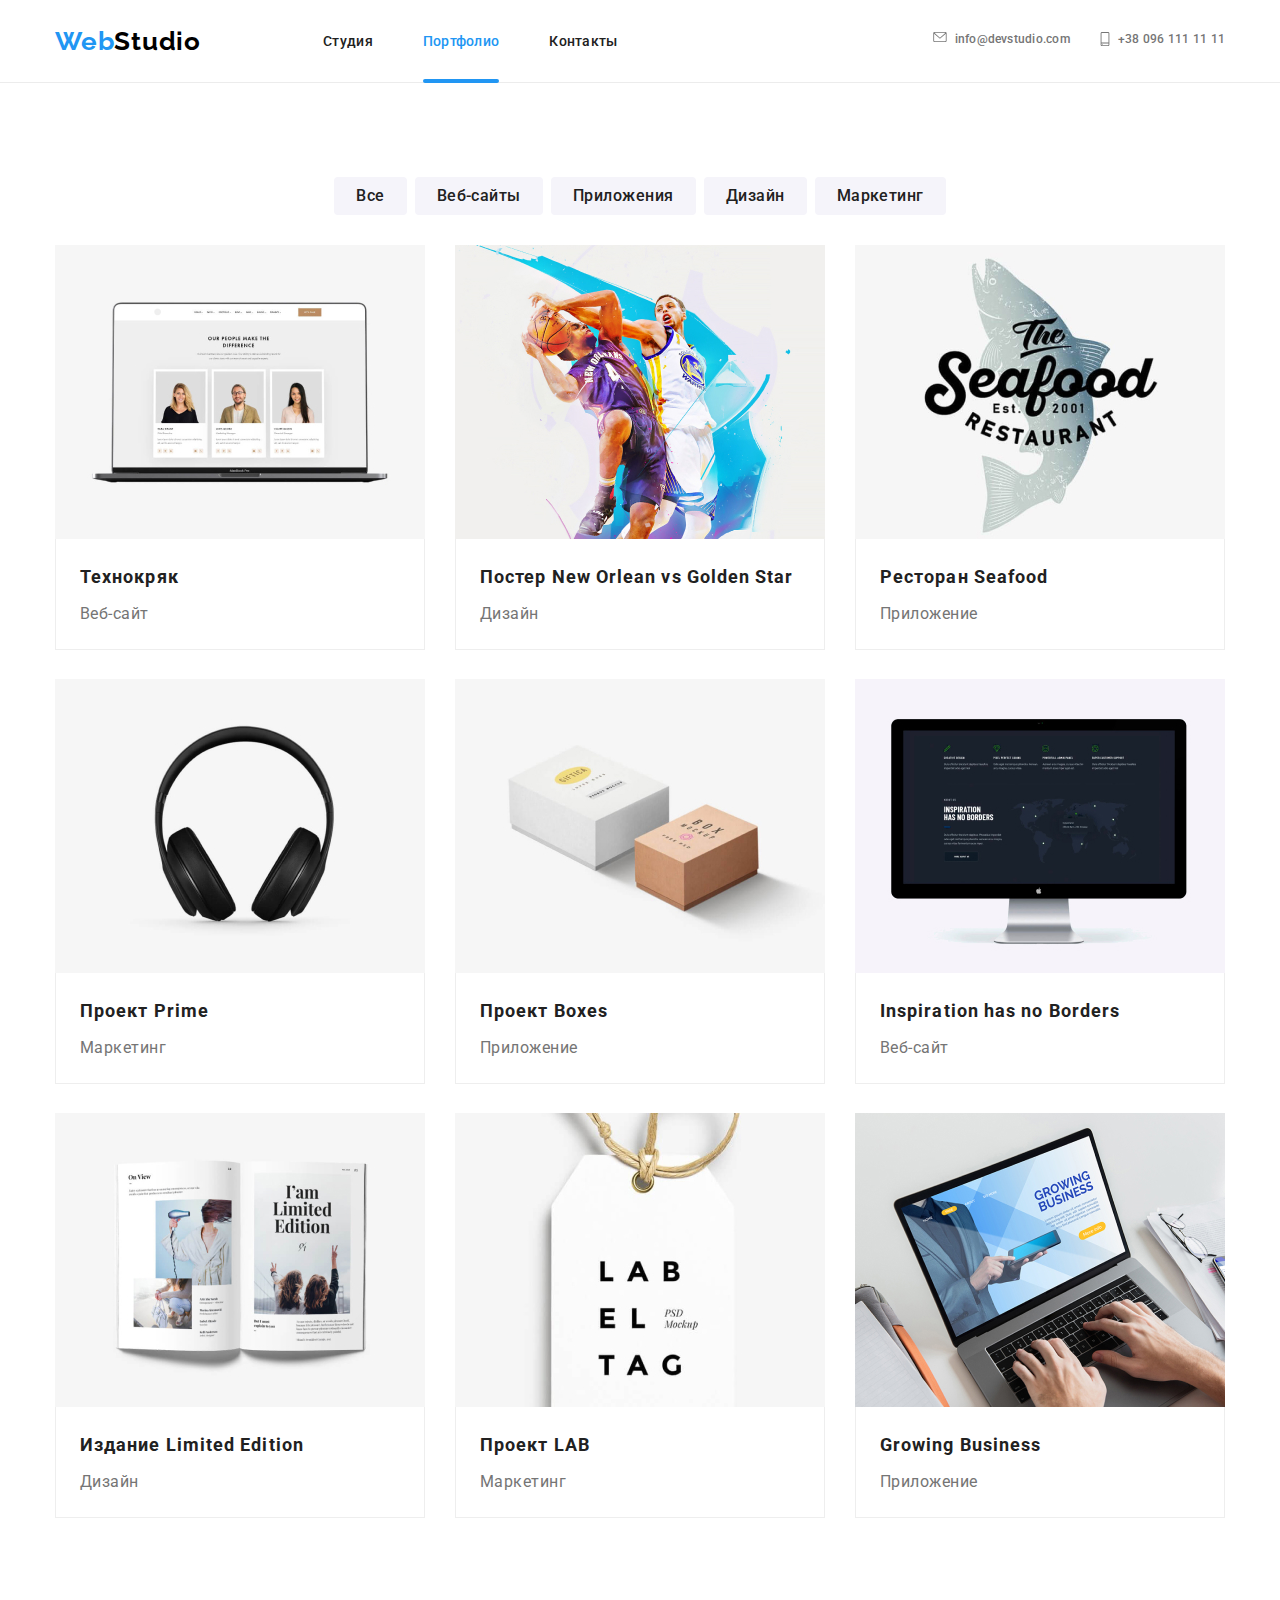
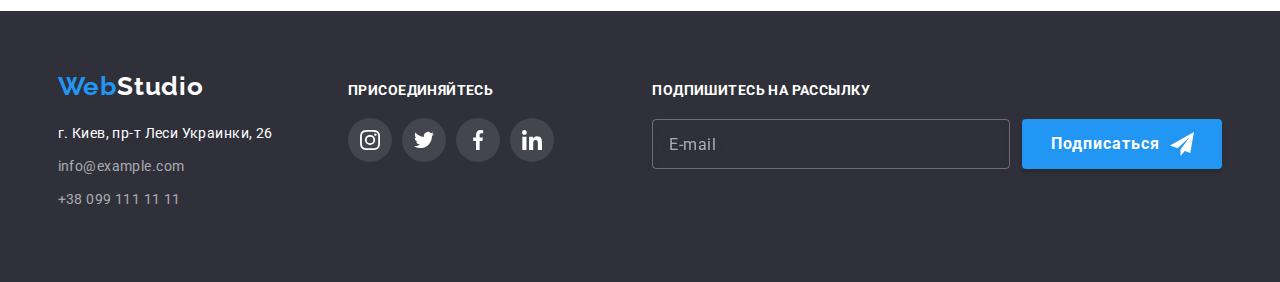
==== commit 11fb94ef: "+" ====
--- a/portfolio.html
+++ b/portfolio.html
@@ -73,7 +73,10 @@
 
   <ul class="portfolio-card list">
     <li class="portfolio-card__item"><a href=""><div class="portfolio-card__thumb">
-      <img class="portfolio-card__img" src="./images/portfolio/mobile/img0.jpg" width="450px" alt="Технокряк">
+      <img class="portfolio-card__img" 
+      srcset="./images/adapt/portfolio/img.jpg 1x, ./images/adapt/portfolio/img@2x.jpg 2x"
+      src="./images/adapt/portfolio/img.jpg" 
+      width="450px" alt="Технокряк">
       <p class="portfolio-card__overlay">
         Ресурс предлагает комплексные предложения с разным уровнем функционала и сервисов. Все это позволит посетителю
         получить
@@ -87,7 +90,10 @@
     </li>
     <li class="portfolio-card__item"><a href="">
       <div class="portfolio-card__thumb">
-      <img class="portfolio-card__img" src="./images/portfolio/mobile/img.jpg" width="450" alt="Постер New Orlean vs Golden Star">
+      <img class="portfolio-card__img"       
+      srcset="./images/adapt/portfolio/img1.jpg 1x, ./images/adapt/portfolio/img1@2x.jpg 2x"
+      src="./images/adapt/portfolio/img1.jpg" 
+      width="450" alt="Постер New Orlean vs Golden Star">
       <p class="portfolio-card__overlay">
         Ресурс предлагает комплексные предложения с разным уровнем функционала и сервисов. Все это позволит посетителю получить
         исчерпывающие сведения о компании или частном лице.
@@ -99,7 +105,10 @@
     </div></a>
     </li>
     <li class="portfolio-card__item"><a href=""><div class="portfolio-card__thumb">
-      <img class="portfolio-card__img" src="./images/portfolio/mobile/img1.jpg" width="450" alt="Pесторан Seafood">
+      <img class="portfolio-card__img" 
+      srcset="./images/adapt/portfolio/img2.jpg 1x, ./images/adapt/portfolio/img2@2x.jpg 2x"
+      src="./images/adapt/portfolio/img2.jpg"
+      width="450" alt="Pесторан Seafood">
       <p class="portfolio-card__overlay">
         Ресурс предлагает комплексные предложения с разным уровнем функционала и сервисов. Все это позволит посетителю
         получить
@@ -112,7 +121,10 @@
     </div></a>
     </li>
     <li class="portfolio-card__item"><a href=""><div class="portfolio-card__thumb">
-      <img class="portfolio-card__img" src="./images/portfolio/mobile/img2.jpg" width="450" alt="Проект Prime">
+      <img class="portfolio-card__img" 
+      srcset="./images/adapt/portfolio/img3.jpg 1x, ./images/adapt/portfolio/img3@2x.jpg 2x"
+      src="./images/adapt/portfolio/img3.jpg"
+       width="450" alt="Проект Prime">
       <p class="portfolio-card__overlay">
         Ресурс предлагает комплексные предложения с разным уровнем функционала и сервисов. Все это позволит посетителю
         получить
@@ -125,7 +137,10 @@
     </div></a>
     </li>
     <li class="portfolio-card__item"><a href=""><div class="portfolio-card__thumb">
-      <img class="portfolio-card__img" src="./images/portfolio/mobile/img3.jpg" width="450" alt="Проект Boxes">
+      <img class="portfolio-card__img" 
+      srcset="./images/adapt/portfolio/img4.jpg 1x, ./images/adapt/portfolio/img4@2x.jpg 2x"
+      src="./images/adapt/portfolio/img4.jpg"
+      width="450" alt="Проект Boxes">
       <p class="portfolio-card__overlay">
         Ресурс предлагает комплексные предложения с разным уровнем функционала и сервисов. Все это позволит посетителю
         получить
@@ -138,7 +153,10 @@
     </div></a>
     </li>
     <li class="portfolio-card__item"><a href=""><div class="portfolio-card__thumb">
-      <img class="portfolio-card__img" src="./images/portfolio/mobile/img4.jpg" width="450" alt="Inspiration has no Borders">
+      <img class="portfolio-card__img" 
+      srcset="./images/adapt/portfolio/img5.jpg 1x, ./images/adapt/portfolio/img5@2x.jpg 2x"
+      src="./images/adapt/portfolio/img5.jpg"
+      width="450" alt="Inspiration has no Borders">
       <p class="portfolio-card__overlay">
         Ресурс предлагает комплексные предложения с разным уровнем функционала и сервисов. Все это позволит посетителю
         получить
@@ -151,7 +169,10 @@
     </div></a>
     </li>
     <li class="portfolio-card__item"><a href=""><div class="portfolio-card__thumb">
-      <img class="portfolio-card__img" src="./images/portfolio/mobile/img5.jpg" width="450" alt="Издание Limited Edition">
+      <img class="portfolio-card__img" 
+      srcset="./images/adapt/portfolio/img6.jpg 1x, ./images/adapt/portfolio/img6@2x.jpg 2x"
+      src="./images/adapt/portfolio/img6.jpg"
+      width="450" alt="Издание Limited Edition">
       <p class="portfolio-card__overlay">
         Ресурс предлагает комплексные предложения с разным уровнем функционала и сервисов. Все это позволит посетителю
         получить
@@ -164,7 +185,10 @@
     </div></a>
     </li>
     <li class="portfolio-card__item"><a href=""><div class="portfolio-card__thumb">
-      <img class="portfolio-card__img" src="./images/portfolio/mobile/img6.jpg" width="450" alt="Проект LAB">
+      <img class="portfolio-card__img" 
+      srcset="./images/adapt/portfolio/img7.jpg 1x, ./images/adapt/portfolio/img7@2x.jpg 2x"
+      src="./images/adapt/portfolio/img7.jpg"
+      width="450" alt="Проект LAB">
       <p class="portfolio-card__overlay">
         Ресурс предлагает комплексные предложения с разным уровнем функционала и сервисов. Все это позволит посетителю
         получить
@@ -177,7 +201,10 @@
     </div></a>
     </li>
     <li class="portfolio-card__item"><a href=""><div class="portfolio-card__thumb">
-      <img class="portfolio-card__img" src="./images/portfolio/mobile/img7.jpg" width="450" alt="Growing Business">
+      <img class="portfolio-card__img" 
+      srcset="./images/adapt/portfolio/img8.jpg 1x, ./images/adapt/portfolio/img8@2x.jpg 2x"
+      src="./images/adapt/portfolio/img8.jpg"
+      width="450" alt="Growing Business">
       <p class="portfolio-card__overlay">
         Ресурс предлагает комплексные предложения с разным уровнем функционала и сервисов. Все это позволит посетителю
         получить
--- a/css/main.min.css
+++ b/css/main.min.css
@@ -1,2 +1,2 @@
-*,::before,::after{box-sizing:border-box}html{line-height:1.15;-webkit-text-size-adjust:100%;-moz-tab-size:4;tab-size:4}body{margin:0;font-family:system-ui,-apple-system,"Segoe UI",Roboto,Helvetica,Arial,sans-serif,"Apple Color Emoji","Segoe UI Emoji"}hr{height:0;color:inherit}abbr[title]{text-decoration:underline dotted}b,strong{font-weight:bolder}code,kbd,samp,pre{font-family:ui-monospace, SFMono-Regular, Consolas, 'Liberation Mono', Menlo, monospace;font-size:1em}small{font-size:80%}sub,sup{font-size:75%;line-height:0;position:relative;vertical-align:baseline}sub{bottom:-0.25em}sup{top:-0.5em}table{text-indent:0;border-color:inherit}button,input,optgroup,select,textarea{font-family:inherit;font-size:100%;line-height:1.15;margin:0}button,select{text-transform:none}button,[type='button'],[type='reset'],[type='submit']{-webkit-appearance:button}::-moz-focus-inner{border-style:none;padding:0}:-moz-focusring{outline:1px dotted ButtonText}:-moz-ui-invalid{box-shadow:none}legend{padding:0}progress{vertical-align:baseline}::-webkit-inner-spin-button,::-webkit-outer-spin-button{height:auto}[type='search']{-webkit-appearance:textfield;outline-offset:-2px}::-webkit-search-decoration{-webkit-appearance:none}::-webkit-file-upload-button{-webkit-appearance:button;font:inherit}summary{display:list-item}body{margin-top:0;margin-bottom:0;margin-left:0;margin-right:0;font-family:"Roboto",sans-serif;background:#fff;color:#757575;font-size:14px;line-height:1.33}p,h1,h2,h3,h4,h5,h6{margin:0}ul,ol{margin:0;padding:0}a{text-decoration:none;cursor:pointer}address{font-style:normal}textarea{resize:none}button{display:flex;justify-content:center;align-items:center;font-family:inherit;border:transparent;border-radius:4px;cursor:pointer;font-size:16px}img{display:block}.container{margin-top:0;margin-bottom:0;margin-left:auto;margin-right:auto;padding-left:15px;padding-right:15px}@media screen and (min-width: 480px){.container{width:480px}}@media screen and (min-width: 768px){.container{width:768px}}@media screen and (min-width: 1200px){.container{width:1200px}}.section__title{margin-top:0;margin-bottom:30px;font-weight:700;font-size:28px;line-height:1.18;text-align:center;letter-spacing:0.03em;color:#212121}@media screen and (min-width: 1200px){.section__title{font-size:36px;line-height:1.17;margin-bottom:50px}}.section{padding-top:60px;padding-bottom:60px}@media screen and (min-width: 1200px){.section{padding-top:94px;padding-bottom:94px}}.site-nav,.contact,.header-socials,.feature__list,.work__list,.team-card,.team-social,.clients__list,.address-box,.footer-social__list,.buttons-list,.portfolio-card{padding-top:0;padding-bottom:0;padding-right:0;padding-left:0;margin-top:0;margin-bottom:0;margin-left:0;margin-right:0;list-style:none}.visually-hidden{position:absolute;width:1px;height:1px;margin:-1px;border:0;padding:0;white-space:nowrap;clip-path:inset(100%);clip:rect(0 0 0 0);overflow:hidden}.logo{display:block;font-family:"Raleway",sans-serif;font-weight:700;font-size:26px;line-height:1.19;letter-spacing:0.03em;color:black;text-decoration:none;transition-property:color;transition-duration:250ms;transition-timing-function:cubic-bezier(0.4, 0, 0.2, 1)}.logo__span{color:#2196F3}.logo:hover,.logo:focus{color:#2196F3}.header__logo{padding-top:16px;padding-bottom:16px;font-size:24px;line-height:1.17;letter-spacing:0.03em}@media screen and (min-width: 768px){.header__logo{padding-top:26px;padding-bottom:26px}}@media screen and (min-width: 1200px){.header__logo{font-size:26px}}.header{position:relative;text-align:center;background-color:#fff;border-bottom:1px solid #ececec}.header__box{display:flex;align-items:center;justify-content:start}@media screen and (min-width: 1200px){.header__box{justify-content:space-between}}.header__nav{display:block;text-align:start}@media screen and (min-width: 768px){.header__nav{display:flex;align-items:center}}.menu-container{position:relative;background-color:#fff;padding-top:48px;padding-bottom:48px;padding-left:40px;padding-right:40px;z-index:8}.menu-container.is-open{display:block}@media screen and (max-width: 767px){.menu-container{display:none;position:absolute;top:0;left:0;width:100%;height:796px}}@media screen and (min-width: 768px){.menu-container{display:flex;padding:0}}.menu-button{width:40px;height:40px;margin-left:auto;background-color:transparent;z-index:9}@media screen and (min-width: 768px){.menu-button{display:none}}.menu-container.is-open .menu-button{position:absolute;top:0;right:0}.menu-button .menu-close{display:none}.menu-button.is-open .menu-close{display:block}.menu-button.is-open .menu-open{display:none}.menu-button.is-open .menu-button__icon{width:18px;height:18px}.menu-button__icon{width:100%;height:100%;display:inline-block;transition-property:fill;transition-duration:250ms;transition-timing-function:cubic-bezier(0.4, 0, 0.2, 1)}.menu-button__icon:hover,.menu-button__icon:focus{fill:#2196F3}.menu-open{width:24px;height:16px}.menu-close{width:18px;height:18px}.site-nav{display:flex;flex-direction:column;gap:36px;margin-bottom:302px}@media screen and (min-width: 768px){.site-nav{flex-direction:row;gap:50px;margin-bottom:0;margin-left:87px}}@media screen and (min-width: 1200px){.site-nav{margin-left:0px}}.site-nav__link{color:#212121;font-weight:500;font-size:40px;line-height:1.18;letter-spacing:0.02em;transition-property:color;transition-duration:250ms;transition-timing-function:cubic-bezier(0.4, 0, 0.2, 1)}.site-nav__link:hover,.site-nav__link:focus{color:#2196F3}.site-nav__link--active{color:#2196F3}@media screen and (min-width: 768px){.site-nav__link{padding-top:32px;padding-bottom:32px;font-weight:500;font-size:14px;line-height:1.1;letter-spacing:0.02em}}.site-nav__link--active{position:relative;color:#2196F3}@media screen and (min-width: 768px){.site-nav__link--active::after{position:absolute;bottom:-1px;left:0;content:'';min-width:100%;height:4px;border:none;background-color:#2196F3;outline:2px;border-radius:2px}}@media screen and (min-width: 1200px){.site-nav__link--active::after{bottom:-2px}}.contact{display:flex;flex-direction:column-reverse;align-items:start;gap:32px;margin-bottom:64px}@media screen and (min-width: 768px){.contact{flex-direction:column;margin-bottom:0;gap:10px;margin-left:96px}}@media screen and (min-width: 1200px){.contact{flex-direction:row;justify-content:center;margin-bottom:0;margin-left:315px;gap:30px}}.contact__item{display:block}.contact__link{display:flex;color:#757575}.contact__link:hover,.contact__link:focus,.contact__link:hover .contact__icon,.contact__link:focus .contact__icon{color:#2196F3;fill:#2196F3}.header-link-tel{font-weight:500;font-size:34px;line-height:1.18;letter-spacing:0.02em;color:#2196F3}@media screen and (min-width: 768px){.header-link-tel{font-weight:500;font-size:12px;line-height:1.17;letter-spacing:0.02em;color:#757575}}.header-link-mail{font-weight:500;font-size:24px;line-height:1.17;letter-spacing:0.02em}@media screen and (min-width: 768px){.header-link-mail{font-weight:500;font-size:12px;line-height:1.17;letter-spacing:0.02em}}.contact__icon{display:none;width:14px;height:10px;margin-right:8px;fill:#757575;transition-property:fill;transition-duration:250ms;transition-timing-function:cubic-bezier(0.4, 0, 0.2, 1)}@media screen and (min-width: 768px){.contact__icon{display:flex}}.header-mail{width:14px;height:10px}.header-tel{width:10px;height:14px}.header-socials{display:flex}@media screen and (min-width: 768px){.header-socials{display:none}}.header-socials__item{display:flex}.header-socials__item:not(:last-child){border-right:1px solid rgba(33,33,33,0.2);padding-right:10px}.header-socials__item:not(:first-child){padding-left:10px}.header-socials__link{font-weight:500;font-size:18px;line-height:1.22;letter-spacing:0.02em;color:#2196F3}.footer__logo{display:block;margin-bottom:20px;text-align:center;font-size:24px;color:#fff;transition-property:color;transition-duration:250ms;transition-timing-function:cubic-bezier(0.4, 0, 0.2, 1)}@media screen and (min-width: 1200px){.footer__logo{font-size:26px}}@media screen and (min-width: 1200px){.footer__logo{text-align:start}}.footer-logo__span{color:#2196F3}.hero{padding-top:118px;padding-bottom:118px;align-items:center;text-align:center;background-color:#2F303A;background-image:linear-gradient(to right, rgba(47,48,58,0.4), rgba(47,48,58,0.4)),url(../images/hero-bg.jpg);background-repeat:no-repeat;background-position:center}@media screen and (min-width: 1200px){.hero{padding-top:200px;padding-bottom:200px}}.section__title--main{margin-bottom:30px;padding-right:45px;padding-left:45px;font-weight:900;font-size:26px;line-height:1.62;text-align:center;letter-spacing:0.06em;text-transform:uppercase;color:#fff}@media screen and (min-width: 768px){.section__title--main{padding-right:189px;padding-left:189px}}@media screen and (min-width: 1200px){.section__title--main{padding:0;margin-left:auto;margin-right:auto;width:696px;height:120px;font-size:44px;line-height:1.36}}.hero__button{min-width:200px;height:50px;margin-right:auto;margin-left:auto;background:#2196F3;box-shadow:0px 4px 4px rgba(0,0,0,0.15);font-weight:700;line-height:1.87;letter-spacing:0.06em;color:#fff;transition-property:scale(1);transition-duration:250ms;transition-timing-function:cubic-bezier(0.4, 0, 0.2, 1)}.hero__button:hover{transform:scale(1.1)}.feature{padding-left:0;padding-right:0;background-color:#fff}@media screen and (min-width: 768px){.feature__list{display:flex;flex-wrap:wrap;justify-content:center;gap:30px}}.feature__item{max-width:450px}@media screen and (min-width: 768px){.feature__item{max-width:354px;margin-bottom:0}}@media screen and (max-width: 767px){.feature__item:not(:last-child){margin-bottom:30px}}@media screen and (min-width: 768px){.feature__item{max-width:270px}}.feature__box{display:flex;align-items:center;justify-content:center;width:100%;height:120px;margin-bottom:30px;background-color:#F5F4FA;border-radius:4px}.feature__icon{width:70px;height:70px}.feature__title{margin-bottom:10px;text-align:center;color:#212121;font-weight:700;font-size:14px;line-height:1.14;letter-spacing:0.03em;text-transform:uppercase}@media screen and (min-width: 768px){.feature__title{text-align:start}}.feature__text{line-height:1.71;letter-spacing:0.03em}.work{background-color:#fff;padding-top:0}@media screen and (max-width: 1199px){.work{display:none}}@media screen and (min-width: 1200px){.work{display:flex}}.work__list{position:relative;display:flex;gap:30px}.work__img{display:block}.work__box{position:absolute;bottom:0;display:flex;justify-content:center;align-items:center;width:370px;height:70px;background-color:rgba(47,48,58,0.8);font-weight:700;font-size:14px;line-height:1.14px;text-align:center;letter-spacing:0.03em;text-transform:uppercase;color:#fff}.team{background-color:#F5F4FA}.team-card{display:flex;flex-direction:column;align-items:center}@media screen and (min-width: 768px){.team-card{display:flex;flex-direction:row;flex-wrap:wrap;justify-content:center;gap:30px}}@media screen and (min-width: 1200px){.team-card{display:flex;gap:30px}}.team-card__item{width:450px;background-color:#fff;box-shadow:0px 1px 3px rgba(0,0,0,0.12),0px 1px 1px rgba(0,0,0,0.14),0px 2px 1px rgba(0,0,0,0.2);border-radius:0px 0px 4px 4px}@media screen and (min-width: 768px){.team-card__item{width:354px}}@media screen and (min-width: 1200px){.team-card__item{width:270px}}@media screen and (max-width: 767px){.team-card__item:not(:last-child){margin-bottom:30px}}.team-card__img{width:100%}.team-card__box{padding-top:30px;padding-bottom:30px}.team-card__title{margin-bottom:10px;font-weight:500;font-size:16px;text-align:center;line-height:1.19;letter-spacing:0.03em;color:#212121}.team-card__text{margin-bottom:16px;font-size:16px;line-height:1.19;text-align:center;letter-spacing:0.03em;color:#757575}.team-social{display:flex;justify-content:center;gap:10px}.team-social__link{display:flex;align-items:center;justify-content:center;width:44px;height:44px;fill:#afb1b8;border-radius:50%;transition-property:background-color;transition-duration:250ms;transition-timing-function:cubic-bezier(0.4, 0, 0.2, 1)}.team-social__link:hover,.team-social__link:focus{background-color:#2196F3;fill:#fff}.team-social__icon{width:20px;height:20px;padding:0;transition-property:fill;transition-duration:250ms;transition-timing-function:cubic-bezier(0.4, 0, 0.2, 1)}.clients__list{width:100%;display:flex;flex-wrap:wrap;gap:30px}@media screen and (min-width: 1200px){.clients__list{justify-content:center}}.clients__item{width:210px}@media screen and (min-width: 768px){.clients__item{width:226px}}@media screen and (min-width: 1200px){.clients__item{width:170px}}.clients__link{display:flex;height:92px;border:1px solid #afb1b8;border-radius:4px;align-items:center;justify-content:center;transition-property:border-color;transition-duration:250ms;transition-timing-function:cubic-bezier(0.4, 0, 0.2, 1)}.clients__link:hover .clients__icon,.clients__link:focus .clients__icon{fill:#2196F3}.clients__link:hover,.clients__link:focus{border:1px solid #2196F3}.clients__icon{width:106px;height:60px;fill:#afb1b8;transition-property:fill;transition-duration:250ms;transition-timing-function:cubic-bezier(0.4, 0, 0.2, 1)}.footer{padding-top:60px;padding-bottom:60px;background-color:#2F303A}@media screen and (min-width: 768px){.footer-box{display:flex;flex-wrap:wrap;align-items:baseline;justify-content:space-around}}.address-box{text-align:center;margin-bottom:60px}@media screen and (min-width: 1200px){.address-box{text-align:start;margin-bottom:0}}.address-box__link{color:rgba(255,255,255,0.6);font-size:14px;line-height:1.71;letter-spacing:0.03em;text-decoration:none;transition-property:color;transition-duration:cubic-bezier(0.4, 0, 0.2, 1);transition-timing-function:cubic-bezier(0.4, 0, 0.2, 1)}.address-box__link:focus,.address-box__link:hover{color:#2196F3}.fact-address{display:inline-block;margin-bottom:9px;color:#ffffff}.mail{display:block;margin-bottom:9px}.tel{display:block}.footer-social{text-align:center}@media screen and (min-width: 1200px){.footer-social{margin-left:70px}}.footer-social__label{margin-bottom:20px;font-weight:700;font-size:14px;line-height:16px;letter-spacing:0.03em;text-transform:uppercase;color:#fff}@media screen and (min-width: 1200px){.footer-social__label{text-align:start}}.footer-social__list{display:flex;justify-content:center;gap:10px;margin-bottom:60px}.footer-social__link{display:flex;align-items:center;justify-content:center;width:44px;height:44px;border-radius:50%;background-color:rgba(255,255,255,0.1);fill:#fff;transition-property:background-color;transition-duration:250ms;transition-timing-function:cubic-bezier(0.4, 0, 0.2, 1)}.footer-social__link:hover,.footer-social__link:focus{background-color:#2196F3}.footer-social__icon{width:20px;height:20px}.footer-form{text-align:center}@media screen and (min-width: 1200px){.footer-form{display:flex;justify-content:space-between;width:570px;margin-left:93px}}.footer-form__box{display:flex;flex-direction:column}.footer-form__input{padding:15px 16px;width:100%;height:50px;margin-bottom:20px;background-color:transparent;border:1px solid rgba(255,255,255,0.3);border-radius:4px;filter:drop-shadow(0px 4px 4px rgba(0,0,0,0.15));font-size:16px;line-height:1.25;letter-spacing:0.03em;color:rgba(255,255,255,0.6);transition-property:outline-color;transition-duration:250ms;transition-timing-function:cubic-bezier(0.4, 0, 0.2, 1)}@media screen and (min-width: 768px){.footer-form__input{width:450px}}@media screen and (min-width: 1200px){.footer-form__input{width:358px;margin-bottom:0}}.footer-form__input:focus{outline:1px solid #2196F3}.footer-form__input::placeholder{font-size:16px;line-height:1.25;letter-spacing:0.03em;color:rgba(255,255,255,0.6)}.footer-form__label{margin-bottom:20px;font-weight:700;font-size:14px;line-height:1.14;letter-spacing:0.03em;text-transform:uppercase;color:#fff}@media screen and (min-width: 1200px){.footer-form__label{text-align:start}}.footer-button{display:flex;justify-content:center;align-items:flex-end}.footer-button__box{display:flex;justify-content:center;align-items:center;width:200px;height:50px;background-color:#2196F3;box-shadow:0px 4px 4px rgba(0,0,0,0.15);border-radius:4px;border-color:transparent;font-weight:700;font-size:16px;line-height:1.88;letter-spacing:0.06em;color:#fff}.footer-button__icon{margin-left:10px;width:24px;height:24px}.backdrop{position:fixed;display:flex;justify-content:center;top:0;right:0;left:0;bottom:0;padding:15px;background-color:rgba(0,0,0,0.2);opacity:1;transition:opacity 250ms cubic-bezier(0.4, 0, 0.2, 1);overflow-y:scroll;z-index:10}.is-hidden{opacity:0;pointer-events:none}.backdrop.is-hidden .modal{transform:translate(-50%, -50%) scale(1.3)}.modal{width:93.34%;height:609px;display:flex;justify-content:center;align-items:center;background-color:#fff;box-shadow:0px 1px 3px rgba(0,0,0,0.12),0px 1px 1px rgba(0,0,0,0.14),0px 2px 1px rgba(0,0,0,0.2);border-radius:4px;z-index:10;transform:scale(1);transition:250ms cubic-bezier(0.4, 0, 0.2, 1)}@media screen and (min-width: 480px){.modal{width:450px}}@media screen and (min-width: 1200px){.modal{position:absolute;top:50%;left:50%;width:528px;transform:translate(-50%, -50%)}}.modal__button{position:absolute;top:8px;right:8px;display:flex;justify-content:center;align-items:center;width:30px;height:30px;cursor:pointer;background-color:transparent;border:1px solid rgba(0,0,0,0.1);border-radius:50%}.modal__button:hover .modal__icon{fill:#2196F3}.modal__icon{width:11px;height:11px;fill:#000;transition-property:fill;transition-duration:250ms;transition-timing-function:cubic-bezier(0.4, 0, 0.2, 1)}.modal-form{text-align:center;display:flex;flex-direction:column;padding:40px;width:100%}.modal-form__all{text-align:center}.modal-form__title{margin-bottom:12px;font-weight:700;font-size:20px;line-height:1.15;text-align:center;letter-spacing:0.03em;color:#212121}.modal-form__input{border:1px solid rgba(33,33,33,0.2);border-radius:4px;width:100%;height:40px;cursor:pointer;font-size:12px;line-height:1.17;letter-spacing:0.01em;color:#212121}.modal-form__label{display:block;margin-bottom:4px;text-align:start;color:#757575}.modal-form__box{position:relative}.modal-form__icon{position:absolute;top:11px;left:12px;display:inline-block;width:18px;height:18px;background-color:transparent;transition-property:fill;transition-duration:250ms;transition-timing-function:cubic-bezier(0.4, 0, 0.2, 1)}.modal-form__input.comment{margin-bottom:20px;padding:16px;height:120px;transition-property:outline-color;transition-duration:250ms;transition-timing-function:cubic-bezier(0.4, 0, 0.2, 1)}.modal-form__input.comment::placeholder{font-size:14px;line-height:1.14;letter-spacing:0.01em;color:rgba(117,117,117,0.5)}.modal-form__input{height:40px;margin-bottom:10px;padding:10px 42px;transition-property:outline-color;transition-duration:250ms;transition-timing-function:cubic-bezier(0.4, 0, 0.2, 1)}.modal-form__input:focus ~ .modal-form__icon{fill:#2196F3}.modal-form__input:focus{outline:1px solid #2196F3}.form-checkbox{position:relative;display:flex;justify-content:center;align-items:center;text-align:center;margin-bottom:30px;cursor:pointer}.form-checkbox__label{display:flex;align-items:center;padding-left:24px;font-size:12px;line-height:1.17;letter-spacing:0.03em}.form-checkbox__input{position:absolute;width:1px;height:1px;margin:-1px;border:0;padding:0;white-space:nowrap;clip-path:inset(100%);clip:rect(0 0 0 0);overflow:hidden}.form-checkbox__input:checked+.form-checkbox__icon{background-image:url(../images/icons/check.svg);background-color:#2196F3;border-radius:2px;background-repeat:no-repeat;background-position:50% 50%}.form-checkbox__icon{position:absolute;width:16px;height:15px;margin-left:-24px;background-image:url(../images/icons/square.svg);transition:background-image 250ms cubic-bezier(0.4, 0, 0.2, 1)}.form-checkbox__link{margin-left:4px;font-size:12px;line-height:1.17;letter-spacing:0.03em;text-decoration-line:underline;color:#2196F3}.form-button{display:flex;justify-content:center;align-items:center}.form-button__box{padding:0;width:200px;height:50px;background-color:#2196F3;box-shadow:0px 4px 4px rgba(0,0,0,0.15);border-radius:4px;border:transparent;font-weight:700;font-size:16px;line-height:1.88;letter-spacing:0.06em;color:#ffffff}.buttons-list{display:flex;flex-wrap:wrap;margin-bottom:50px;row-gap:15px;column-gap:8px}@media screen and (min-width: 768px){.buttons-list{justify-content:center;margin-bottom:30px}}.buttons-list__button{padding-top:6px;padding-bottom:6px;padding-right:22px;padding-left:22px;height:38px;background:#F5F4FA;font-weight:500;line-height:1.62;text-align:center;letter-spacing:0.03em;color:#212121;transition-property:background-color, color;transition-duration:250ms;transition-timing-function:cubic-bezier(0.4, 0, 0.2, 1)}.buttons-list__button:hover,.buttons-list__button:focus{background:#2196F3;box-shadow:0px 3px 1px rgba(0,0,0,0.1),0px 1px 2px rgba(0,0,0,0.08),0px 2px 2px rgba(0,0,0,0.12);color:#fff}.portfolio-card{display:flex;flex-direction:column;align-items:center}@media screen and (min-width: 768px){.portfolio-card{display:flex;flex-direction:row;flex-wrap:wrap;gap:30px}}.portfolio-card__item{display:flex;flex-direction:column;flex-wrap:wrap;width:100%;height:404px;transition-property:box-shadow;transition-duration:250ms;transition-timing-function:cubic-bezier(0.4, 0, 0.2, 1)}@media screen and (max-width: 767px){.portfolio-card__item:not(:last-child){margin-bottom:30px}}@media screen and (min-width: 768px){.portfolio-card__item{width:354px;margin-bottom:0}}@media screen and (min-width: 1200px){.portfolio-card__item{width:370px;margin-bottom:0}}.portfolio-card__item:hover{box-shadow:0px 1px 1px rgba(0,0,0,0.12),0px 4px 4px rgba(0,0,0,0.06),1px 4px 6px rgba(0,0,0,0.16);cursor:pointer}.portfolio-card__item:hover .portfolio-card__overlay,.portfolio-card__item:focus .portfolio-card__overlay{transform:translateY(0)}.portfolio-card__thumb{position:relative;overflow:hidden}.portfolio-card__overlay{position:absolute;top:0;left:0;padding:63px 24px;width:100%;height:100%;background-color:rgba(33,150,243,0.9);font-weight:400;font-size:18px;line-height:1.56;letter-spacing:0.03em;color:#fff;transform:translateY(100%);transition:transform 250ms cubic-bezier(0.4, 0, 0.2, 1)}.portfolio-card__img{display:block;width:100%;z-index:8}.portfolio-card__box{padding-top:20px;padding-bottom:20px;padding-left:24px;padding-right:24px;margin:0;border-left:1px solid #eeeeee;border-right:1px solid #eeeeee;border-bottom:1px solid #eeeeee}.portfolio-card__title{margin-bottom:4px;font-weight:700;font-size:18px;line-height:2;letter-spacing:0.06em;color:#212121}.portfolio-card__text{font-size:16px;line-height:1.88;letter-spacing:0.03em;color:#757575}
+*,::before,::after{box-sizing:border-box}html{line-height:1.15;-webkit-text-size-adjust:100%;-moz-tab-size:4;tab-size:4}body{margin:0;font-family:system-ui,-apple-system,"Segoe UI",Roboto,Helvetica,Arial,sans-serif,"Apple Color Emoji","Segoe UI Emoji"}hr{height:0;color:inherit}abbr[title]{text-decoration:underline dotted}b,strong{font-weight:bolder}code,kbd,samp,pre{font-family:ui-monospace, SFMono-Regular, Consolas, 'Liberation Mono', Menlo, monospace;font-size:1em}small{font-size:80%}sub,sup{font-size:75%;line-height:0;position:relative;vertical-align:baseline}sub{bottom:-0.25em}sup{top:-0.5em}table{text-indent:0;border-color:inherit}button,input,optgroup,select,textarea{font-family:inherit;font-size:100%;line-height:1.15;margin:0}button,select{text-transform:none}button,[type='button'],[type='reset'],[type='submit']{-webkit-appearance:button}::-moz-focus-inner{border-style:none;padding:0}:-moz-focusring{outline:1px dotted ButtonText}:-moz-ui-invalid{box-shadow:none}legend{padding:0}progress{vertical-align:baseline}::-webkit-inner-spin-button,::-webkit-outer-spin-button{height:auto}[type='search']{-webkit-appearance:textfield;outline-offset:-2px}::-webkit-search-decoration{-webkit-appearance:none}::-webkit-file-upload-button{-webkit-appearance:button;font:inherit}summary{display:list-item}body{margin-top:0;margin-bottom:0;margin-left:0;margin-right:0;font-family:"Roboto",sans-serif;background:#fff;color:#757575;font-size:14px;line-height:1.33}p,h1,h2,h3,h4,h5,h6{margin:0}ul,ol{margin:0;padding:0}a{text-decoration:none;cursor:pointer}address{font-style:normal}textarea{resize:none}button{display:flex;justify-content:center;align-items:center;font-family:inherit;border:transparent;border-radius:4px;cursor:pointer;font-size:16px}img{display:block;max-width:100%;height:auto}.container{margin-top:0;margin-bottom:0;margin-left:auto;margin-right:auto;padding-left:15px;padding-right:15px}@media screen and (min-width: 480px){.container{width:480px}}@media screen and (min-width: 768px){.container{width:768px}}@media screen and (min-width: 1200px){.container{width:1200px}}.section__title{margin-top:0;margin-bottom:30px;font-weight:700;font-size:28px;line-height:1.18;text-align:center;letter-spacing:0.03em;color:#212121}@media screen and (min-width: 1200px){.section__title{font-size:36px;line-height:1.17;margin-bottom:50px}}.section{padding-top:60px;padding-bottom:60px}@media screen and (min-width: 1200px){.section{padding-top:94px;padding-bottom:94px}}.site-nav,.contact,.header-socials,.feature__list,.work__list,.team-card,.team-social,.clients__list,.address-box,.footer-social__list,.buttons-list,.portfolio-card{padding-top:0;padding-bottom:0;padding-right:0;padding-left:0;margin-top:0;margin-bottom:0;margin-left:0;margin-right:0;list-style:none}.visually-hidden{position:absolute;width:1px;height:1px;margin:-1px;border:0;padding:0;white-space:nowrap;clip-path:inset(100%);clip:rect(0 0 0 0);overflow:hidden}.logo{display:block;font-family:"Raleway",sans-serif;font-weight:700;font-size:26px;line-height:1.19;letter-spacing:0.03em;color:black;text-decoration:none;transition-property:color;transition-duration:250ms;transition-timing-function:cubic-bezier(0.4, 0, 0.2, 1)}.logo__span{color:#2196F3}.logo:hover,.logo:focus{color:#2196F3}.header__logo{padding-top:16px;padding-bottom:16px;font-size:24px;line-height:1.17;letter-spacing:0.03em}@media screen and (min-width: 768px){.header__logo{padding-top:26px;padding-bottom:26px}}@media screen and (min-width: 1200px){.header__logo{font-size:26px}}.header{position:relative;text-align:center;background-color:#fff;border-bottom:1px solid #ececec}.header__box{display:flex;align-items:center;justify-content:start}@media screen and (min-width: 1200px){.header__box{justify-content:space-between}}.header__nav{display:block;text-align:start}@media screen and (min-width: 768px){.header__nav{display:flex;align-items:center}}.menu-container{position:relative;background-color:#fff;padding-top:48px;padding-bottom:48px;padding-left:40px;padding-right:40px;z-index:8}.menu-container.is-open{display:block}@media screen and (max-width: 767px){.menu-container{display:none;position:absolute;top:0;left:0;width:100%;height:796px}}@media screen and (min-width: 768px){.menu-container{display:flex;padding:0}}.menu-button{width:40px;height:40px;margin-left:auto;background-color:transparent;z-index:9}@media screen and (min-width: 768px){.menu-button{display:none}}.menu-container.is-open .menu-button{position:absolute;top:0;right:0}.menu-button .menu-close{display:none}.menu-button.is-open .menu-close{display:block}.menu-button.is-open .menu-open{display:none}.menu-button.is-open .menu-button__icon{width:18px;height:18px}.menu-button__icon{width:100%;height:100%;display:inline-block;transition-property:fill;transition-duration:250ms;transition-timing-function:cubic-bezier(0.4, 0, 0.2, 1)}.menu-button__icon:hover,.menu-button__icon:focus{fill:#2196F3}.menu-open{width:24px;height:16px}.menu-close{width:18px;height:18px}.site-nav{display:flex;flex-direction:column;gap:36px;margin-bottom:302px}@media screen and (min-width: 768px){.site-nav{flex-direction:row;gap:50px;margin-bottom:0;margin-left:87px}}@media screen and (min-width: 1200px){.site-nav{margin-left:0px}}.site-nav__link{color:#212121;font-weight:500;font-size:40px;line-height:1.18;letter-spacing:0.02em;transition-property:color;transition-duration:250ms;transition-timing-function:cubic-bezier(0.4, 0, 0.2, 1)}.site-nav__link:hover,.site-nav__link:focus{color:#2196F3}.site-nav__link--active{color:#2196F3}@media screen and (min-width: 768px){.site-nav__link{padding-top:32px;padding-bottom:32px;font-weight:500;font-size:14px;line-height:1.1;letter-spacing:0.02em}}.site-nav__link--active{position:relative;color:#2196F3}@media screen and (min-width: 768px){.site-nav__link--active::after{position:absolute;bottom:-1px;left:0;content:'';min-width:100%;height:4px;border:none;background-color:#2196F3;outline:2px;border-radius:2px}}@media screen and (min-width: 1200px){.site-nav__link--active::after{bottom:-2px}}.contact{display:flex;flex-direction:column-reverse;align-items:start;gap:32px;margin-bottom:64px}@media screen and (min-width: 768px){.contact{flex-direction:column;margin-bottom:0;gap:10px;margin-left:96px}}@media screen and (min-width: 1200px){.contact{flex-direction:row;justify-content:center;margin-bottom:0;margin-left:315px;gap:30px}}.contact__item{display:block}.contact__link{display:flex;color:#757575}.contact__link:hover,.contact__link:focus,.contact__link:hover .contact__icon,.contact__link:focus .contact__icon{color:#2196F3;fill:#2196F3}.header-link-tel{font-weight:500;font-size:34px;line-height:1.18;letter-spacing:0.02em;color:#2196F3}@media screen and (min-width: 768px){.header-link-tel{font-weight:500;font-size:12px;line-height:1.17;letter-spacing:0.02em;color:#757575}}.header-link-mail{font-weight:500;font-size:24px;line-height:1.17;letter-spacing:0.02em}@media screen and (min-width: 768px){.header-link-mail{font-weight:500;font-size:12px;line-height:1.17;letter-spacing:0.02em}}.contact__icon{display:none;width:14px;height:10px;margin-right:8px;fill:#757575;transition-property:fill;transition-duration:250ms;transition-timing-function:cubic-bezier(0.4, 0, 0.2, 1)}@media screen and (min-width: 768px){.contact__icon{display:flex}}.header-mail{width:14px;height:10px}.header-tel{width:10px;height:14px}.header-socials{display:flex}@media screen and (min-width: 768px){.header-socials{display:none}}.header-socials__item{display:flex}.header-socials__item:not(:last-child){border-right:1px solid rgba(33,33,33,0.2);padding-right:10px}.header-socials__item:not(:first-child){padding-left:10px}.header-socials__link{font-weight:500;font-size:18px;line-height:1.22;letter-spacing:0.02em;color:#2196F3}.footer__logo{display:block;margin-bottom:20px;text-align:center;font-size:24px;color:#fff;transition-property:color;transition-duration:250ms;transition-timing-function:cubic-bezier(0.4, 0, 0.2, 1)}@media screen and (min-width: 1200px){.footer__logo{font-size:26px}}@media screen and (min-width: 1200px){.footer__logo{text-align:start}}.footer-logo__span{color:#2196F3}.hero{padding-top:118px;padding-bottom:118px;align-items:center;text-align:center;background-color:#2F303A;background-image:linear-gradient(to right, rgba(47,48,58,0.4), rgba(47,48,58,0.4)),url(../images/adapt/hero/hero-bg.jpg);background-repeat:no-repeat;background-position:center;background-size:cover}@media screen and (min-device-pixel-ratio: 2), screen and (min-resolution: 192dpi), screen and (min-resolution: 2dppx){.hero .hero{background-image:linear-gradient(to right, rgba(47,48,58,0.4), rgba(47,48,58,0.4)),url(../images/adapt/hero/hero-bg@2x.jpg)}}@media screen and (min-width: 1200px){.hero{padding-top:200px;padding-bottom:200px}}.section__title--main{margin-bottom:30px;padding-right:45px;padding-left:45px;font-weight:900;font-size:26px;line-height:1.62;text-align:center;letter-spacing:0.06em;text-transform:uppercase;color:#fff}@media screen and (min-width: 768px){.section__title--main{padding-right:189px;padding-left:189px}}@media screen and (min-width: 1200px){.section__title--main{padding:0;margin-left:auto;margin-right:auto;width:696px;height:120px;font-size:44px;line-height:1.36}}.hero__button{min-width:200px;height:50px;margin-right:auto;margin-left:auto;background:#2196F3;box-shadow:0px 4px 4px rgba(0,0,0,0.15);font-weight:700;line-height:1.87;letter-spacing:0.06em;color:#fff;transition-property:scale(1);transition-duration:250ms;transition-timing-function:cubic-bezier(0.4, 0, 0.2, 1)}.hero__button:hover{transform:scale(1.1)}.feature{padding-left:0;padding-right:0;background-color:#fff}@media screen and (min-width: 768px){.feature__list{display:flex;flex-wrap:wrap;justify-content:center;gap:30px}}.feature__item{max-width:450px}@media screen and (min-width: 768px){.feature__item{max-width:354px;margin-bottom:0}}@media screen and (max-width: 767px){.feature__item:not(:last-child){margin-bottom:30px}}@media screen and (min-width: 768px){.feature__item{max-width:270px}}.feature__box{display:flex;align-items:center;justify-content:center;width:100%;height:120px;margin-bottom:30px;background-color:#F5F4FA;border-radius:4px}.feature__icon{width:70px;height:70px}.feature__title{margin-bottom:10px;text-align:center;color:#212121;font-weight:700;font-size:14px;line-height:1.14;letter-spacing:0.03em;text-transform:uppercase}@media screen and (min-width: 768px){.feature__title{text-align:start}}.feature__text{line-height:1.71;letter-spacing:0.03em}.work{background-color:#fff;padding-top:0}@media screen and (max-width: 1199px){.work{display:none}}@media screen and (min-width: 1200px){.work{display:flex}}.work__list{position:relative;display:flex;gap:30px}.work__img{display:block}.work__box{position:absolute;bottom:0;display:flex;justify-content:center;align-items:center;width:370px;height:70px;background-color:rgba(47,48,58,0.8);font-weight:700;font-size:14px;line-height:1.14px;text-align:center;letter-spacing:0.03em;text-transform:uppercase;color:#fff}.team{background-color:#F5F4FA}.team-card{display:flex;flex-direction:column;align-items:center}@media screen and (min-width: 768px){.team-card{display:flex;flex-direction:row;flex-wrap:wrap;justify-content:center;gap:30px}}@media screen and (min-width: 1200px){.team-card{display:flex;gap:30px}}.team-card__item{max-width:450px;background-color:#fff;box-shadow:0px 1px 3px rgba(0,0,0,0.12),0px 1px 1px rgba(0,0,0,0.14),0px 2px 1px rgba(0,0,0,0.2);border-radius:0px 0px 4px 4px}@media screen and (min-width: 768px){.team-card__item{width:354px}}@media screen and (min-width: 1200px){.team-card__item{width:270px}}@media screen and (max-width: 767px){.team-card__item:not(:last-child){margin-bottom:30px}}.team-card__img{width:100%}.team-card__box{padding-top:30px;padding-bottom:30px}.team-card__title{margin-bottom:10px;font-weight:500;font-size:16px;text-align:center;line-height:1.19;letter-spacing:0.03em;color:#212121}.team-card__text{margin-bottom:16px;font-size:16px;line-height:1.19;text-align:center;letter-spacing:0.03em;color:#757575}.team-social{display:flex;justify-content:center;gap:10px}.team-social__link{display:flex;align-items:center;justify-content:center;width:44px;height:44px;fill:#afb1b8;border-radius:50%;transition-property:background-color;transition-duration:250ms;transition-timing-function:cubic-bezier(0.4, 0, 0.2, 1)}.team-social__link:hover,.team-social__link:focus{background-color:#2196F3;fill:#fff}.team-social__icon{width:20px;height:20px;padding:0;transition-property:fill;transition-duration:250ms;transition-timing-function:cubic-bezier(0.4, 0, 0.2, 1)}.clients__list{width:100%;display:flex;flex-wrap:wrap;gap:30px}@media screen and (min-width: 1200px){.clients__list{justify-content:center}}.clients__item{width:210px}@media screen and (min-width: 768px){.clients__item{width:226px}}@media screen and (min-width: 1200px){.clients__item{width:170px}}.clients__link{display:flex;height:92px;border:1px solid #afb1b8;border-radius:4px;align-items:center;justify-content:center;transition-property:border-color;transition-duration:250ms;transition-timing-function:cubic-bezier(0.4, 0, 0.2, 1)}.clients__link:hover .clients__icon,.clients__link:focus .clients__icon{fill:#2196F3}.clients__link:hover,.clients__link:focus{border:1px solid #2196F3}.clients__icon{width:106px;height:60px;fill:#afb1b8;transition-property:fill;transition-duration:250ms;transition-timing-function:cubic-bezier(0.4, 0, 0.2, 1)}.footer{padding-top:60px;padding-bottom:60px;background-color:#2F303A}@media screen and (min-width: 768px){.footer-box{display:flex;flex-wrap:wrap;align-items:baseline;justify-content:space-around}}.address-box{text-align:center;margin-bottom:60px}@media screen and (min-width: 1200px){.address-box{text-align:start;margin-bottom:0}}.address-box__link{color:rgba(255,255,255,0.6);font-size:14px;line-height:1.71;letter-spacing:0.03em;text-decoration:none;transition-property:color;transition-duration:cubic-bezier(0.4, 0, 0.2, 1);transition-timing-function:cubic-bezier(0.4, 0, 0.2, 1)}.address-box__link:focus,.address-box__link:hover{color:#2196F3}.fact-address{display:inline-block;margin-bottom:9px;color:#ffffff}.mail{display:block;margin-bottom:9px}.tel{display:block}.footer-social{text-align:center}@media screen and (min-width: 1200px){.footer-social{margin-left:70px}}.footer-social__label{margin-bottom:20px;font-weight:700;font-size:14px;line-height:16px;letter-spacing:0.03em;text-transform:uppercase;color:#fff}@media screen and (min-width: 1200px){.footer-social__label{text-align:start}}.footer-social__list{display:flex;justify-content:center;gap:10px;margin-bottom:60px}.footer-social__link{display:flex;align-items:center;justify-content:center;width:44px;height:44px;border-radius:50%;background-color:rgba(255,255,255,0.1);fill:#fff;transition-property:background-color;transition-duration:250ms;transition-timing-function:cubic-bezier(0.4, 0, 0.2, 1)}.footer-social__link:hover,.footer-social__link:focus{background-color:#2196F3}.footer-social__icon{width:20px;height:20px}.footer-form{text-align:center}@media screen and (min-width: 1200px){.footer-form{display:flex;justify-content:space-between;width:570px;margin-left:93px}}.footer-form__box{display:flex;flex-direction:column}.footer-form__input{padding:15px 16px;width:100%;height:50px;margin-bottom:20px;background-color:transparent;border:1px solid rgba(255,255,255,0.3);border-radius:4px;filter:drop-shadow(0px 4px 4px rgba(0,0,0,0.15));font-size:16px;line-height:1.25;letter-spacing:0.03em;color:rgba(255,255,255,0.6);transition-property:outline-color;transition-duration:250ms;transition-timing-function:cubic-bezier(0.4, 0, 0.2, 1)}@media screen and (min-width: 768px){.footer-form__input{width:450px}}@media screen and (min-width: 1200px){.footer-form__input{width:358px;margin-bottom:0}}.footer-form__input:focus{outline:1px solid #2196F3}.footer-form__input::placeholder{font-size:16px;line-height:1.25;letter-spacing:0.03em;color:rgba(255,255,255,0.6)}.footer-form__label{margin-bottom:20px;font-weight:700;font-size:14px;line-height:1.14;letter-spacing:0.03em;text-transform:uppercase;color:#fff}@media screen and (min-width: 1200px){.footer-form__label{text-align:start}}.footer-button{display:flex;justify-content:center;align-items:flex-end}.footer-button__box{display:flex;justify-content:center;align-items:center;width:200px;height:50px;background-color:#2196F3;box-shadow:0px 4px 4px rgba(0,0,0,0.15);border-radius:4px;border-color:transparent;font-weight:700;font-size:16px;line-height:1.88;letter-spacing:0.06em;color:#fff}.footer-button__icon{margin-left:10px;width:24px;height:24px}.backdrop{position:fixed;display:flex;justify-content:center;top:0;right:0;left:0;bottom:0;padding:15px;background-color:rgba(0,0,0,0.2);opacity:1;transition:opacity 250ms cubic-bezier(0.4, 0, 0.2, 1);overflow-y:scroll;z-index:10}.is-hidden{opacity:0;pointer-events:none}.backdrop.is-hidden .modal{transform:translate(-50%, -50%) scale(1.3)}.modal{width:93.34%;height:609px;display:flex;justify-content:center;align-items:center;background-color:#fff;box-shadow:0px 1px 3px rgba(0,0,0,0.12),0px 1px 1px rgba(0,0,0,0.14),0px 2px 1px rgba(0,0,0,0.2);border-radius:4px;z-index:10;transform:scale(1);transition:250ms cubic-bezier(0.4, 0, 0.2, 1)}@media screen and (min-width: 480px){.modal{width:450px}}@media screen and (min-width: 1200px){.modal{position:absolute;top:50%;left:50%;width:528px;transform:translate(-50%, -50%)}}.modal__button{position:absolute;top:8px;right:8px;display:flex;justify-content:center;align-items:center;width:30px;height:30px;cursor:pointer;background-color:transparent;border:1px solid rgba(0,0,0,0.1);border-radius:50%}.modal__button:hover .modal__icon{fill:#2196F3}.modal__icon{width:11px;height:11px;fill:#000;transition-property:fill;transition-duration:250ms;transition-timing-function:cubic-bezier(0.4, 0, 0.2, 1)}.modal-form{text-align:center;display:flex;flex-direction:column;padding:40px;width:100%}.modal-form__all{text-align:center}.modal-form__title{margin-bottom:12px;font-weight:700;font-size:20px;line-height:1.15;text-align:center;letter-spacing:0.03em;color:#212121}.modal-form__input{border:1px solid rgba(33,33,33,0.2);border-radius:4px;width:100%;height:40px;cursor:pointer;font-size:12px;line-height:1.17;letter-spacing:0.01em;color:#212121}.modal-form__label{display:block;margin-bottom:4px;text-align:start;color:#757575}.modal-form__box{position:relative}.modal-form__icon{position:absolute;top:11px;left:12px;display:inline-block;width:18px;height:18px;background-color:transparent;transition-property:fill;transition-duration:250ms;transition-timing-function:cubic-bezier(0.4, 0, 0.2, 1)}.modal-form__input.comment{margin-bottom:20px;padding:16px;height:120px;transition-property:outline-color;transition-duration:250ms;transition-timing-function:cubic-bezier(0.4, 0, 0.2, 1)}.modal-form__input.comment::placeholder{font-size:14px;line-height:1.14;letter-spacing:0.01em;color:rgba(117,117,117,0.5)}.modal-form__input{height:40px;margin-bottom:10px;padding:10px 42px;transition-property:outline-color;transition-duration:250ms;transition-timing-function:cubic-bezier(0.4, 0, 0.2, 1)}.modal-form__input:focus ~ .modal-form__icon{fill:#2196F3}.modal-form__input:focus{outline:1px solid #2196F3}.form-checkbox{position:relative;display:flex;justify-content:center;align-items:center;text-align:center;margin-bottom:30px;cursor:pointer}.form-checkbox__label{display:flex;align-items:center;padding-left:24px;font-size:12px;line-height:1.17;letter-spacing:0.03em}.form-checkbox__input{position:absolute;width:1px;height:1px;margin:-1px;border:0;padding:0;white-space:nowrap;clip-path:inset(100%);clip:rect(0 0 0 0);overflow:hidden}.form-checkbox__input:checked+.form-checkbox__icon{background-image:url(../images/icons/check.svg);background-color:#2196F3;border-radius:2px;background-repeat:no-repeat;background-position:50% 50%}.form-checkbox__icon{position:absolute;width:16px;height:15px;margin-left:-24px;background-image:url(../images/icons/square.svg);transition:background-image 250ms cubic-bezier(0.4, 0, 0.2, 1)}.form-checkbox__link{margin-left:4px;font-size:12px;line-height:1.17;letter-spacing:0.03em;text-decoration-line:underline;color:#2196F3}.form-button{display:flex;justify-content:center;align-items:center}.form-button__box{padding:0;width:200px;height:50px;background-color:#2196F3;box-shadow:0px 4px 4px rgba(0,0,0,0.15);border-radius:4px;border:transparent;font-weight:700;font-size:16px;line-height:1.88;letter-spacing:0.06em;color:#ffffff}.buttons-list{display:flex;flex-wrap:wrap;margin-bottom:50px;row-gap:15px;column-gap:8px}@media screen and (min-width: 768px){.buttons-list{justify-content:center;margin-bottom:30px}}.buttons-list__button{padding-top:6px;padding-bottom:6px;padding-right:22px;padding-left:22px;height:38px;background:#F5F4FA;font-weight:500;line-height:1.62;text-align:center;letter-spacing:0.03em;color:#212121;transition-property:background-color, color;transition-duration:250ms;transition-timing-function:cubic-bezier(0.4, 0, 0.2, 1)}.buttons-list__button:hover,.buttons-list__button:focus{background:#2196F3;box-shadow:0px 3px 1px rgba(0,0,0,0.1),0px 1px 2px rgba(0,0,0,0.08),0px 2px 2px rgba(0,0,0,0.12);color:#fff}.portfolio-card{display:flex;flex-direction:column;align-items:center}@media screen and (min-width: 768px){.portfolio-card{display:flex;flex-direction:row;flex-wrap:wrap;gap:30px}}.portfolio-card__item{display:flex;flex-direction:column;flex-wrap:wrap;width:100%;height:404px;transition-property:box-shadow;transition-duration:250ms;transition-timing-function:cubic-bezier(0.4, 0, 0.2, 1)}@media screen and (max-width: 767px){.portfolio-card__item:not(:last-child){margin-bottom:30px}}@media screen and (min-width: 768px){.portfolio-card__item{width:354px;margin-bottom:0}}@media screen and (min-width: 1200px){.portfolio-card__item{width:370px;margin-bottom:0}}.portfolio-card__item:hover{box-shadow:0px 1px 1px rgba(0,0,0,0.12),0px 4px 4px rgba(0,0,0,0.06),1px 4px 6px rgba(0,0,0,0.16);cursor:pointer}.portfolio-card__item:hover .portfolio-card__overlay,.portfolio-card__item:focus .portfolio-card__overlay{transform:translateY(0)}.portfolio-card__thumb{position:relative;overflow:hidden;width:450px;height:294px}@media screen and (min-width: 768px){.portfolio-card__thumb{width:354px}}@media screen and (min-width: 1200px){.portfolio-card__thumb{width:370px}}.portfolio-card__overlay{position:absolute;top:0;left:0;padding-top:77px;padding-bottom:77px;padding-right:24px;padding-left:24px;width:100%;height:100%;background-color:rgba(33,150,243,0.9);font-weight:400;font-size:18px;line-height:1.56;letter-spacing:0.03em;color:#fff;transform:translateY(100%);transition:transform 250ms cubic-bezier(0.4, 0, 0.2, 1)}@media screen and (min-width: 768px){.portfolio-card__overlay{padding-top:49px}}@media screen and (min-width: 1200px){.portfolio-card__overlay{padding-top:63px;padding-bottom:63px}}.portfolio-card__img{display:block;width:100%;height:auto;z-index:8}.portfolio-card__box{padding-top:20px;padding-bottom:20px;padding-left:24px;padding-right:24px;margin:0;border-left:1px solid #eeeeee;border-right:1px solid #eeeeee;border-bottom:1px solid #eeeeee}.portfolio-card__title{margin-bottom:4px;font-weight:700;font-size:18px;line-height:2;letter-spacing:0.06em;color:#212121}.portfolio-card__text{font-size:16px;line-height:1.88;letter-spacing:0.03em;color:#757575}
 /*# sourceMappingURL=main.min.css.map */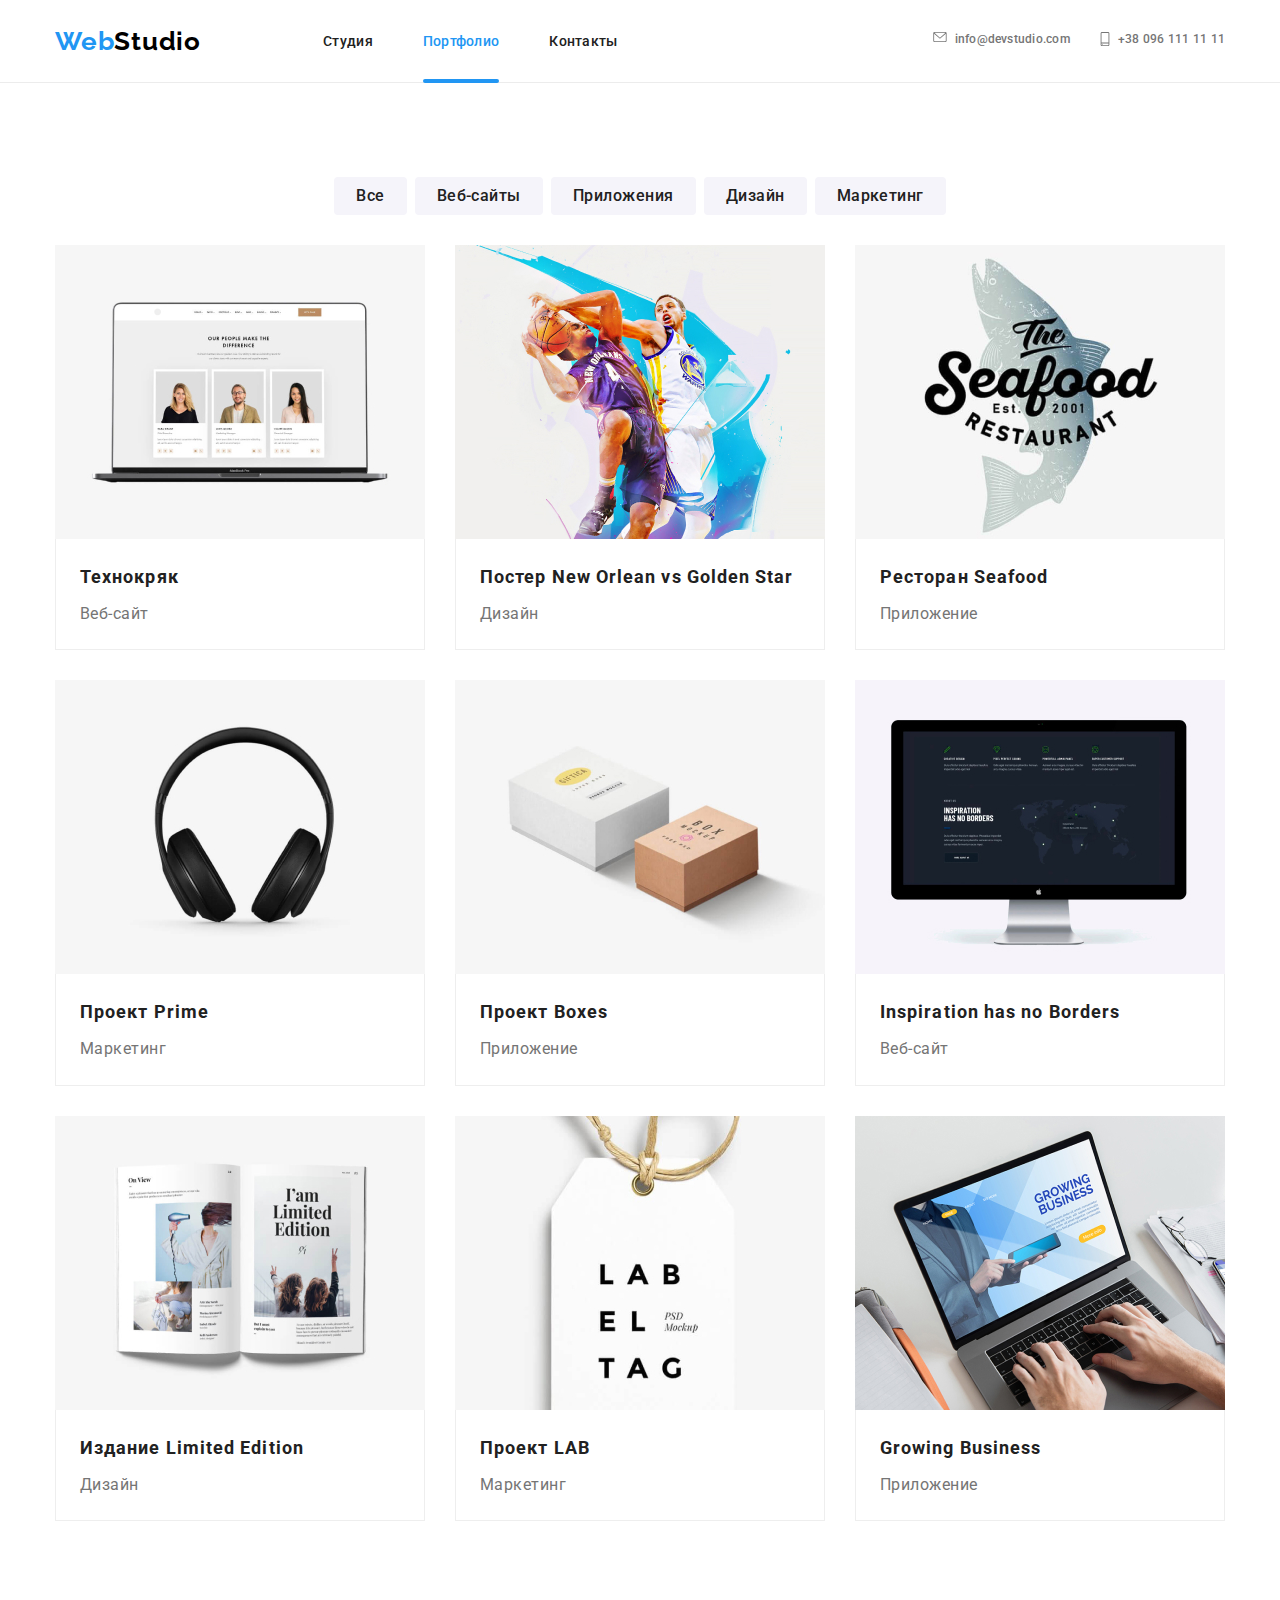
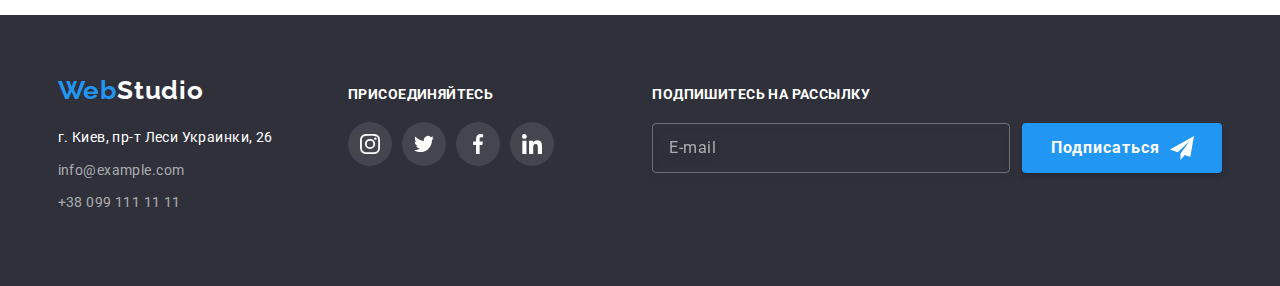
==== commit 9a348481: "finish" ====
--- a/portfolio.html
+++ b/portfolio.html
@@ -73,27 +73,29 @@
 
   <ul class="portfolio-card list">
     <li class="portfolio-card__item"><a href=""><div class="portfolio-card__thumb">
-      <img class="portfolio-card__img" 
-      srcset="./images/adapt/portfolio/img.jpg 1x, ./images/adapt/portfolio/img@2x.jpg 2x"
-      src="./images/adapt/portfolio/img.jpg" 
-      width="450px" alt="Технокряк">
-      <p class="portfolio-card__overlay">
-        Ресурс предлагает комплексные предложения с разным уровнем функционала и сервисов. Все это позволит посетителю
-        получить
-        исчерпывающие сведения о компании или частном лице.
-      </p>
-    </div>
-      <div class="portfolio-card__box">
-        <h2 class="portfolio-card__title" >Технокряк</h2>
+<picture>
+  <source srcset="./images/adapt/portfolio/imgm1.jpg 1x, ./images/adapt/portfolio/imgm1@2x.jpg 2x" media="(max-width: 767px)">
+   <source srcset="./images/adapt/portfolio/imgd1.jpg 1x, ./images/adapt/portfolio/imgd1@2x.jpg" media="(min-width: 1200px)">
+  <img srcset="./images/adapt/portfolio/imgt1.jpg 1x,./images/adapt/portfolio/imgt1@2x.jpg 2x" src="./images/adapt/portfolio/imgt1.jpg" alt="Пример работ">
+</picture>
+      <p class="portfolio-card__overlay">
+        Ресурс предлагает комплексные предложения с разным уровнем функционала и сервисов. Все это позволит посетителю
+        получить
+        исчерпывающие сведения о компании или частном лице.
+      </p>
+    </div>
+      <div class="portfolio-card__box first-card-box">
+        <h2 class="portfolio-card__title">Технокряк</h2>
       <p class="portfolio-card__text">Веб-сайт</p>
       </div></a>
     </li>
     <li class="portfolio-card__item"><a href="">
       <div class="portfolio-card__thumb">
-      <img class="portfolio-card__img"       
-      srcset="./images/adapt/portfolio/img1.jpg 1x, ./images/adapt/portfolio/img1@2x.jpg 2x"
-      src="./images/adapt/portfolio/img1.jpg" 
-      width="450" alt="Постер New Orlean vs Golden Star">
+      <picture>
+  <source srcset="./images/adapt/portfolio/imgm2.jpg 1x, ./images/adapt/portfolio/imgm2@2x.jpg 2x" media="(max-width: 767px)">
+   <source srcset="./images/adapt/portfolio/imgd2.jpg 1x, ./images/adapt/portfolio/imgd2@2x.jpg" media="(min-width: 1200px)">
+  <img srcset="./images/adapt/portfolio/imgt2.jpg 1x,./images/adapt/portfolio/imgt2@2x.jpg 2x" src="./images/adapt/portfolio/imgt2.jpg" alt="Пример работ">
+</picture>
       <p class="portfolio-card__overlay">
         Ресурс предлагает комплексные предложения с разным уровнем функционала и сервисов. Все это позволит посетителю получить
         исчерпывающие сведения о компании или частном лице.
@@ -105,10 +107,11 @@
     </div></a>
     </li>
     <li class="portfolio-card__item"><a href=""><div class="portfolio-card__thumb">
-      <img class="portfolio-card__img" 
-      srcset="./images/adapt/portfolio/img2.jpg 1x, ./images/adapt/portfolio/img2@2x.jpg 2x"
-      src="./images/adapt/portfolio/img2.jpg"
-      width="450" alt="Pесторан Seafood">
+    <picture>
+  <source srcset="./images/adapt/portfolio/imgm3.jpg 1x, ./images/adapt/portfolio/imgm3@2x.jpg 2x" media="(max-width: 767px)">
+   <source srcset="./images/adapt/portfolio/imgd3.jpg 1x, ./images/adapt/portfolio/imgd3@2x.jpg" media="(min-width: 1200px)">
+  <img srcset="./images/adapt/portfolio/imgt3.jpg 1x,./images/adapt/portfolio/imgt3@2x.jpg 2x" src="./images/adapt/portfolio/imgt3.jpg" alt="Пример работ">
+</picture>
       <p class="portfolio-card__overlay">
         Ресурс предлагает комплексные предложения с разным уровнем функционала и сервисов. Все это позволит посетителю
         получить
@@ -121,10 +124,11 @@
     </div></a>
     </li>
     <li class="portfolio-card__item"><a href=""><div class="portfolio-card__thumb">
-      <img class="portfolio-card__img" 
-      srcset="./images/adapt/portfolio/img3.jpg 1x, ./images/adapt/portfolio/img3@2x.jpg 2x"
-      src="./images/adapt/portfolio/img3.jpg"
-       width="450" alt="Проект Prime">
+   <picture>
+  <source srcset="./images/adapt/portfolio/imgm4.jpg 1x, ./images/adapt/portfolio/imgm4@2x.jpg 2x" media="(max-width: 767px)">
+   <source srcset="./images/adapt/portfolio/imgd4.jpg 1x, ./images/adapt/portfolio/imgd4@2x.jpg" media="(min-width: 1200px)">
+  <img srcset="./images/adapt/portfolio/imgt4.jpg 1x,./images/adapt/portfolio/imgt4@2x.jpg 2x" src="./images/adapt/portfolio/imgt4.jpg" alt="Пример работ">
+</picture>
       <p class="portfolio-card__overlay">
         Ресурс предлагает комплексные предложения с разным уровнем функционала и сервисов. Все это позволит посетителю
         получить
@@ -137,10 +141,11 @@
     </div></a>
     </li>
     <li class="portfolio-card__item"><a href=""><div class="portfolio-card__thumb">
-      <img class="portfolio-card__img" 
-      srcset="./images/adapt/portfolio/img4.jpg 1x, ./images/adapt/portfolio/img4@2x.jpg 2x"
-      src="./images/adapt/portfolio/img4.jpg"
-      width="450" alt="Проект Boxes">
+  <picture>
+  <source srcset="./images/adapt/portfolio/imgm5.jpg 1x, ./images/adapt/portfolio/imgm5@2x.jpg 2x" media="(max-width: 767px)">
+   <source srcset="./images/adapt/portfolio/imgd5.jpg 1x, ./images/adapt/portfolio/imgd5@2x.jpg" media="(min-width: 1200px)">
+  <img srcset="./images/adapt/portfolio/imgt5.jpg 1x,./images/adapt/portfolio/imgt5@2x.jpg 2x" src="./images/adapt/portfolio/imgt5.jpg" alt="Пример работ">
+</picture>
       <p class="portfolio-card__overlay">
         Ресурс предлагает комплексные предложения с разным уровнем функционала и сервисов. Все это позволит посетителю
         получить
@@ -153,10 +158,11 @@
     </div></a>
     </li>
     <li class="portfolio-card__item"><a href=""><div class="portfolio-card__thumb">
-      <img class="portfolio-card__img" 
-      srcset="./images/adapt/portfolio/img5.jpg 1x, ./images/adapt/portfolio/img5@2x.jpg 2x"
-      src="./images/adapt/portfolio/img5.jpg"
-      width="450" alt="Inspiration has no Borders">
+ <picture>
+  <source srcset="./images/adapt/portfolio/imgm6.jpg 1x, ./images/adapt/portfolio/imgm6@2x.jpg 2x" media="(max-width: 767px)">
+   <source srcset="./images/adapt/portfolio/imgd6.jpg 1x, ./images/adapt/portfolio/imgd6@2x.jpg" media="(min-width: 1200px)">
+  <img srcset="./images/adapt/portfolio/imgt6.jpg 1x,./images/adapt/portfolio/imgt6@2x.jpg 2x" src="./images/adapt/portfolio/imgt6.jpg" alt="Пример работ">
+</picture>
       <p class="portfolio-card__overlay">
         Ресурс предлагает комплексные предложения с разным уровнем функционала и сервисов. Все это позволит посетителю
         получить
@@ -169,10 +175,11 @@
     </div></a>
     </li>
     <li class="portfolio-card__item"><a href=""><div class="portfolio-card__thumb">
-      <img class="portfolio-card__img" 
-      srcset="./images/adapt/portfolio/img6.jpg 1x, ./images/adapt/portfolio/img6@2x.jpg 2x"
-      src="./images/adapt/portfolio/img6.jpg"
-      width="450" alt="Издание Limited Edition">
+    <picture>
+  <source srcset="./images/adapt/portfolio/imgm7.jpg 1x, ./images/adapt/portfolio/imgm7@2x.jpg 2x" media="(max-width: 767px)">
+   <source srcset="./images/adapt/portfolio/imgd7.jpg 1x, ./images/adapt/portfolio/imgd7@2x.jpg" media="(min-width: 1200px)">
+  <img srcset="./images/adapt/portfolio/imgt7.jpg 1x,./images/adapt/portfolio/imgt7@2x.jpg 2x" src="./images/adapt/portfolio/imgt7.jpg" alt="Пример работ">
+</picture>
       <p class="portfolio-card__overlay">
         Ресурс предлагает комплексные предложения с разным уровнем функционала и сервисов. Все это позволит посетителю
         получить
@@ -185,10 +192,11 @@
     </div></a>
     </li>
     <li class="portfolio-card__item"><a href=""><div class="portfolio-card__thumb">
-      <img class="portfolio-card__img" 
-      srcset="./images/adapt/portfolio/img7.jpg 1x, ./images/adapt/portfolio/img7@2x.jpg 2x"
-      src="./images/adapt/portfolio/img7.jpg"
-      width="450" alt="Проект LAB">
+     <picture>
+  <source srcset="./images/adapt/portfolio/imgm8.jpg 1x, ./images/adapt/portfolio/imgm8@2x.jpg 2x" media="(max-width: 767px)">
+   <source srcset="./images/adapt/portfolio/imgd8.jpg 1x, ./images/adapt/portfolio/imgd8@2x.jpg" media="(min-width: 1200px)">
+  <img srcset="./images/adapt/portfolio/imgt8.jpg 1x,./images/adapt/portfolio/imgt8@2x.jpg 2x" src="./images/adapt/portfolio/imgt8.jpg" alt="Пример работ">
+</picture>
       <p class="portfolio-card__overlay">
         Ресурс предлагает комплексные предложения с разным уровнем функционала и сервисов. Все это позволит посетителю
         получить
@@ -201,10 +209,11 @@
     </div></a>
     </li>
     <li class="portfolio-card__item"><a href=""><div class="portfolio-card__thumb">
-      <img class="portfolio-card__img" 
-      srcset="./images/adapt/portfolio/img8.jpg 1x, ./images/adapt/portfolio/img8@2x.jpg 2x"
-      src="./images/adapt/portfolio/img8.jpg"
-      width="450" alt="Growing Business">
+    <picture>
+  <source srcset="./images/adapt/portfolio/imgm9.jpg 1x, ./images/adapt/portfolio/imgm9@2x.jpg 2x" media="(max-width: 767px)">
+   <source srcset="./images/adapt/portfolio/imgd9.jpg 1x, ./images/adapt/portfolio/imgd9@2x.jpg" media="(min-width: 1200px)">
+  <img srcset="./images/adapt/portfolio/imgt9.jpg 1x,./images/adapt/portfolio/imgt9@2x.jpg 2x" src="./images/adapt/portfolio/imgt9.jpg" alt="Пример работ">
+</picture>
       <p class="portfolio-card__overlay">
         Ресурс предлагает комплексные предложения с разным уровнем функционала и сервисов. Все это позволит посетителю
         получить
@@ -221,7 +230,7 @@
   </section>
 
 </main>
-  <footer class="footer">
+<footer class="footer">
     <div class="container footer-box">
       <div class="adress">
         <!-- Копірайт -->
@@ -241,7 +250,7 @@
   
       <div class="footer-social">
         <p class="footer-social__label">Присоединяйтесь</p>
-        <ul class="footer-social__list list">
+        <ul class="footer-social__list">
           <li class="footer-social__item">
             <a href="" class="footer-social__link">
               <svg class="footer-social__icon">
@@ -287,7 +296,6 @@
       </form>
     </div>
   </footer>
-
   <script src="./js/menu.js"></script>
 </body>
 </html>--- a/css/main.min.css
+++ b/css/main.min.css
@@ -1,2 +1,2 @@
-*,::before,::after{box-sizing:border-box}html{line-height:1.15;-webkit-text-size-adjust:100%;-moz-tab-size:4;tab-size:4}body{margin:0;font-family:system-ui,-apple-system,"Segoe UI",Roboto,Helvetica,Arial,sans-serif,"Apple Color Emoji","Segoe UI Emoji"}hr{height:0;color:inherit}abbr[title]{text-decoration:underline dotted}b,strong{font-weight:bolder}code,kbd,samp,pre{font-family:ui-monospace, SFMono-Regular, Consolas, 'Liberation Mono', Menlo, monospace;font-size:1em}small{font-size:80%}sub,sup{font-size:75%;line-height:0;position:relative;vertical-align:baseline}sub{bottom:-0.25em}sup{top:-0.5em}table{text-indent:0;border-color:inherit}button,input,optgroup,select,textarea{font-family:inherit;font-size:100%;line-height:1.15;margin:0}button,select{text-transform:none}button,[type='button'],[type='reset'],[type='submit']{-webkit-appearance:button}::-moz-focus-inner{border-style:none;padding:0}:-moz-focusring{outline:1px dotted ButtonText}:-moz-ui-invalid{box-shadow:none}legend{padding:0}progress{vertical-align:baseline}::-webkit-inner-spin-button,::-webkit-outer-spin-button{height:auto}[type='search']{-webkit-appearance:textfield;outline-offset:-2px}::-webkit-search-decoration{-webkit-appearance:none}::-webkit-file-upload-button{-webkit-appearance:button;font:inherit}summary{display:list-item}body{margin-top:0;margin-bottom:0;margin-left:0;margin-right:0;font-family:"Roboto",sans-serif;background:#fff;color:#757575;font-size:14px;line-height:1.33}p,h1,h2,h3,h4,h5,h6{margin:0}ul,ol{margin:0;padding:0}a{text-decoration:none;cursor:pointer}address{font-style:normal}textarea{resize:none}button{display:flex;justify-content:center;align-items:center;font-family:inherit;border:transparent;border-radius:4px;cursor:pointer;font-size:16px}img{display:block;max-width:100%;height:auto}.container{margin-top:0;margin-bottom:0;margin-left:auto;margin-right:auto;padding-left:15px;padding-right:15px}@media screen and (min-width: 480px){.container{width:480px}}@media screen and (min-width: 768px){.container{width:768px}}@media screen and (min-width: 1200px){.container{width:1200px}}.section__title{margin-top:0;margin-bottom:30px;font-weight:700;font-size:28px;line-height:1.18;text-align:center;letter-spacing:0.03em;color:#212121}@media screen and (min-width: 1200px){.section__title{font-size:36px;line-height:1.17;margin-bottom:50px}}.section{padding-top:60px;padding-bottom:60px}@media screen and (min-width: 1200px){.section{padding-top:94px;padding-bottom:94px}}.site-nav,.contact,.header-socials,.feature__list,.work__list,.team-card,.team-social,.clients__list,.address-box,.footer-social__list,.buttons-list,.portfolio-card{padding-top:0;padding-bottom:0;padding-right:0;padding-left:0;margin-top:0;margin-bottom:0;margin-left:0;margin-right:0;list-style:none}.visually-hidden{position:absolute;width:1px;height:1px;margin:-1px;border:0;padding:0;white-space:nowrap;clip-path:inset(100%);clip:rect(0 0 0 0);overflow:hidden}.logo{display:block;font-family:"Raleway",sans-serif;font-weight:700;font-size:26px;line-height:1.19;letter-spacing:0.03em;color:black;text-decoration:none;transition-property:color;transition-duration:250ms;transition-timing-function:cubic-bezier(0.4, 0, 0.2, 1)}.logo__span{color:#2196F3}.logo:hover,.logo:focus{color:#2196F3}.header__logo{padding-top:16px;padding-bottom:16px;font-size:24px;line-height:1.17;letter-spacing:0.03em}@media screen and (min-width: 768px){.header__logo{padding-top:26px;padding-bottom:26px}}@media screen and (min-width: 1200px){.header__logo{font-size:26px}}.header{position:relative;text-align:center;background-color:#fff;border-bottom:1px solid #ececec}.header__box{display:flex;align-items:center;justify-content:start}@media screen and (min-width: 1200px){.header__box{justify-content:space-between}}.header__nav{display:block;text-align:start}@media screen and (min-width: 768px){.header__nav{display:flex;align-items:center}}.menu-container{position:relative;background-color:#fff;padding-top:48px;padding-bottom:48px;padding-left:40px;padding-right:40px;z-index:8}.menu-container.is-open{display:block}@media screen and (max-width: 767px){.menu-container{display:none;position:absolute;top:0;left:0;width:100%;height:796px}}@media screen and (min-width: 768px){.menu-container{display:flex;padding:0}}.menu-button{width:40px;height:40px;margin-left:auto;background-color:transparent;z-index:9}@media screen and (min-width: 768px){.menu-button{display:none}}.menu-container.is-open .menu-button{position:absolute;top:0;right:0}.menu-button .menu-close{display:none}.menu-button.is-open .menu-close{display:block}.menu-button.is-open .menu-open{display:none}.menu-button.is-open .menu-button__icon{width:18px;height:18px}.menu-button__icon{width:100%;height:100%;display:inline-block;transition-property:fill;transition-duration:250ms;transition-timing-function:cubic-bezier(0.4, 0, 0.2, 1)}.menu-button__icon:hover,.menu-button__icon:focus{fill:#2196F3}.menu-open{width:24px;height:16px}.menu-close{width:18px;height:18px}.site-nav{display:flex;flex-direction:column;gap:36px;margin-bottom:302px}@media screen and (min-width: 768px){.site-nav{flex-direction:row;gap:50px;margin-bottom:0;margin-left:87px}}@media screen and (min-width: 1200px){.site-nav{margin-left:0px}}.site-nav__link{color:#212121;font-weight:500;font-size:40px;line-height:1.18;letter-spacing:0.02em;transition-property:color;transition-duration:250ms;transition-timing-function:cubic-bezier(0.4, 0, 0.2, 1)}.site-nav__link:hover,.site-nav__link:focus{color:#2196F3}.site-nav__link--active{color:#2196F3}@media screen and (min-width: 768px){.site-nav__link{padding-top:32px;padding-bottom:32px;font-weight:500;font-size:14px;line-height:1.1;letter-spacing:0.02em}}.site-nav__link--active{position:relative;color:#2196F3}@media screen and (min-width: 768px){.site-nav__link--active::after{position:absolute;bottom:-1px;left:0;content:'';min-width:100%;height:4px;border:none;background-color:#2196F3;outline:2px;border-radius:2px}}@media screen and (min-width: 1200px){.site-nav__link--active::after{bottom:-2px}}.contact{display:flex;flex-direction:column-reverse;align-items:start;gap:32px;margin-bottom:64px}@media screen and (min-width: 768px){.contact{flex-direction:column;margin-bottom:0;gap:10px;margin-left:96px}}@media screen and (min-width: 1200px){.contact{flex-direction:row;justify-content:center;margin-bottom:0;margin-left:315px;gap:30px}}.contact__item{display:block}.contact__link{display:flex;color:#757575}.contact__link:hover,.contact__link:focus,.contact__link:hover .contact__icon,.contact__link:focus .contact__icon{color:#2196F3;fill:#2196F3}.header-link-tel{font-weight:500;font-size:34px;line-height:1.18;letter-spacing:0.02em;color:#2196F3}@media screen and (min-width: 768px){.header-link-tel{font-weight:500;font-size:12px;line-height:1.17;letter-spacing:0.02em;color:#757575}}.header-link-mail{font-weight:500;font-size:24px;line-height:1.17;letter-spacing:0.02em}@media screen and (min-width: 768px){.header-link-mail{font-weight:500;font-size:12px;line-height:1.17;letter-spacing:0.02em}}.contact__icon{display:none;width:14px;height:10px;margin-right:8px;fill:#757575;transition-property:fill;transition-duration:250ms;transition-timing-function:cubic-bezier(0.4, 0, 0.2, 1)}@media screen and (min-width: 768px){.contact__icon{display:flex}}.header-mail{width:14px;height:10px}.header-tel{width:10px;height:14px}.header-socials{display:flex}@media screen and (min-width: 768px){.header-socials{display:none}}.header-socials__item{display:flex}.header-socials__item:not(:last-child){border-right:1px solid rgba(33,33,33,0.2);padding-right:10px}.header-socials__item:not(:first-child){padding-left:10px}.header-socials__link{font-weight:500;font-size:18px;line-height:1.22;letter-spacing:0.02em;color:#2196F3}.footer__logo{display:block;margin-bottom:20px;text-align:center;font-size:24px;color:#fff;transition-property:color;transition-duration:250ms;transition-timing-function:cubic-bezier(0.4, 0, 0.2, 1)}@media screen and (min-width: 1200px){.footer__logo{font-size:26px}}@media screen and (min-width: 1200px){.footer__logo{text-align:start}}.footer-logo__span{color:#2196F3}.hero{padding-top:118px;padding-bottom:118px;align-items:center;text-align:center;background-color:#2F303A;background-image:linear-gradient(to right, rgba(47,48,58,0.4), rgba(47,48,58,0.4)),url(../images/adapt/hero/hero-bg.jpg);background-repeat:no-repeat;background-position:center;background-size:cover}@media screen and (min-device-pixel-ratio: 2), screen and (min-resolution: 192dpi), screen and (min-resolution: 2dppx){.hero .hero{background-image:linear-gradient(to right, rgba(47,48,58,0.4), rgba(47,48,58,0.4)),url(../images/adapt/hero/hero-bg@2x.jpg)}}@media screen and (min-width: 1200px){.hero{padding-top:200px;padding-bottom:200px}}.section__title--main{margin-bottom:30px;padding-right:45px;padding-left:45px;font-weight:900;font-size:26px;line-height:1.62;text-align:center;letter-spacing:0.06em;text-transform:uppercase;color:#fff}@media screen and (min-width: 768px){.section__title--main{padding-right:189px;padding-left:189px}}@media screen and (min-width: 1200px){.section__title--main{padding:0;margin-left:auto;margin-right:auto;width:696px;height:120px;font-size:44px;line-height:1.36}}.hero__button{min-width:200px;height:50px;margin-right:auto;margin-left:auto;background:#2196F3;box-shadow:0px 4px 4px rgba(0,0,0,0.15);font-weight:700;line-height:1.87;letter-spacing:0.06em;color:#fff;transition-property:scale(1);transition-duration:250ms;transition-timing-function:cubic-bezier(0.4, 0, 0.2, 1)}.hero__button:hover{transform:scale(1.1)}.feature{padding-left:0;padding-right:0;background-color:#fff}@media screen and (min-width: 768px){.feature__list{display:flex;flex-wrap:wrap;justify-content:center;gap:30px}}.feature__item{max-width:450px}@media screen and (min-width: 768px){.feature__item{max-width:354px;margin-bottom:0}}@media screen and (max-width: 767px){.feature__item:not(:last-child){margin-bottom:30px}}@media screen and (min-width: 768px){.feature__item{max-width:270px}}.feature__box{display:flex;align-items:center;justify-content:center;width:100%;height:120px;margin-bottom:30px;background-color:#F5F4FA;border-radius:4px}.feature__icon{width:70px;height:70px}.feature__title{margin-bottom:10px;text-align:center;color:#212121;font-weight:700;font-size:14px;line-height:1.14;letter-spacing:0.03em;text-transform:uppercase}@media screen and (min-width: 768px){.feature__title{text-align:start}}.feature__text{line-height:1.71;letter-spacing:0.03em}.work{background-color:#fff;padding-top:0}@media screen and (max-width: 1199px){.work{display:none}}@media screen and (min-width: 1200px){.work{display:flex}}.work__list{position:relative;display:flex;gap:30px}.work__img{display:block}.work__box{position:absolute;bottom:0;display:flex;justify-content:center;align-items:center;width:370px;height:70px;background-color:rgba(47,48,58,0.8);font-weight:700;font-size:14px;line-height:1.14px;text-align:center;letter-spacing:0.03em;text-transform:uppercase;color:#fff}.team{background-color:#F5F4FA}.team-card{display:flex;flex-direction:column;align-items:center}@media screen and (min-width: 768px){.team-card{display:flex;flex-direction:row;flex-wrap:wrap;justify-content:center;gap:30px}}@media screen and (min-width: 1200px){.team-card{display:flex;gap:30px}}.team-card__item{max-width:450px;background-color:#fff;box-shadow:0px 1px 3px rgba(0,0,0,0.12),0px 1px 1px rgba(0,0,0,0.14),0px 2px 1px rgba(0,0,0,0.2);border-radius:0px 0px 4px 4px}@media screen and (min-width: 768px){.team-card__item{width:354px}}@media screen and (min-width: 1200px){.team-card__item{width:270px}}@media screen and (max-width: 767px){.team-card__item:not(:last-child){margin-bottom:30px}}.team-card__img{width:100%}.team-card__box{padding-top:30px;padding-bottom:30px}.team-card__title{margin-bottom:10px;font-weight:500;font-size:16px;text-align:center;line-height:1.19;letter-spacing:0.03em;color:#212121}.team-card__text{margin-bottom:16px;font-size:16px;line-height:1.19;text-align:center;letter-spacing:0.03em;color:#757575}.team-social{display:flex;justify-content:center;gap:10px}.team-social__link{display:flex;align-items:center;justify-content:center;width:44px;height:44px;fill:#afb1b8;border-radius:50%;transition-property:background-color;transition-duration:250ms;transition-timing-function:cubic-bezier(0.4, 0, 0.2, 1)}.team-social__link:hover,.team-social__link:focus{background-color:#2196F3;fill:#fff}.team-social__icon{width:20px;height:20px;padding:0;transition-property:fill;transition-duration:250ms;transition-timing-function:cubic-bezier(0.4, 0, 0.2, 1)}.clients__list{width:100%;display:flex;flex-wrap:wrap;gap:30px}@media screen and (min-width: 1200px){.clients__list{justify-content:center}}.clients__item{width:210px}@media screen and (min-width: 768px){.clients__item{width:226px}}@media screen and (min-width: 1200px){.clients__item{width:170px}}.clients__link{display:flex;height:92px;border:1px solid #afb1b8;border-radius:4px;align-items:center;justify-content:center;transition-property:border-color;transition-duration:250ms;transition-timing-function:cubic-bezier(0.4, 0, 0.2, 1)}.clients__link:hover .clients__icon,.clients__link:focus .clients__icon{fill:#2196F3}.clients__link:hover,.clients__link:focus{border:1px solid #2196F3}.clients__icon{width:106px;height:60px;fill:#afb1b8;transition-property:fill;transition-duration:250ms;transition-timing-function:cubic-bezier(0.4, 0, 0.2, 1)}.footer{padding-top:60px;padding-bottom:60px;background-color:#2F303A}@media screen and (min-width: 768px){.footer-box{display:flex;flex-wrap:wrap;align-items:baseline;justify-content:space-around}}.address-box{text-align:center;margin-bottom:60px}@media screen and (min-width: 1200px){.address-box{text-align:start;margin-bottom:0}}.address-box__link{color:rgba(255,255,255,0.6);font-size:14px;line-height:1.71;letter-spacing:0.03em;text-decoration:none;transition-property:color;transition-duration:cubic-bezier(0.4, 0, 0.2, 1);transition-timing-function:cubic-bezier(0.4, 0, 0.2, 1)}.address-box__link:focus,.address-box__link:hover{color:#2196F3}.fact-address{display:inline-block;margin-bottom:9px;color:#ffffff}.mail{display:block;margin-bottom:9px}.tel{display:block}.footer-social{text-align:center}@media screen and (min-width: 1200px){.footer-social{margin-left:70px}}.footer-social__label{margin-bottom:20px;font-weight:700;font-size:14px;line-height:16px;letter-spacing:0.03em;text-transform:uppercase;color:#fff}@media screen and (min-width: 1200px){.footer-social__label{text-align:start}}.footer-social__list{display:flex;justify-content:center;gap:10px;margin-bottom:60px}.footer-social__link{display:flex;align-items:center;justify-content:center;width:44px;height:44px;border-radius:50%;background-color:rgba(255,255,255,0.1);fill:#fff;transition-property:background-color;transition-duration:250ms;transition-timing-function:cubic-bezier(0.4, 0, 0.2, 1)}.footer-social__link:hover,.footer-social__link:focus{background-color:#2196F3}.footer-social__icon{width:20px;height:20px}.footer-form{text-align:center}@media screen and (min-width: 1200px){.footer-form{display:flex;justify-content:space-between;width:570px;margin-left:93px}}.footer-form__box{display:flex;flex-direction:column}.footer-form__input{padding:15px 16px;width:100%;height:50px;margin-bottom:20px;background-color:transparent;border:1px solid rgba(255,255,255,0.3);border-radius:4px;filter:drop-shadow(0px 4px 4px rgba(0,0,0,0.15));font-size:16px;line-height:1.25;letter-spacing:0.03em;color:rgba(255,255,255,0.6);transition-property:outline-color;transition-duration:250ms;transition-timing-function:cubic-bezier(0.4, 0, 0.2, 1)}@media screen and (min-width: 768px){.footer-form__input{width:450px}}@media screen and (min-width: 1200px){.footer-form__input{width:358px;margin-bottom:0}}.footer-form__input:focus{outline:1px solid #2196F3}.footer-form__input::placeholder{font-size:16px;line-height:1.25;letter-spacing:0.03em;color:rgba(255,255,255,0.6)}.footer-form__label{margin-bottom:20px;font-weight:700;font-size:14px;line-height:1.14;letter-spacing:0.03em;text-transform:uppercase;color:#fff}@media screen and (min-width: 1200px){.footer-form__label{text-align:start}}.footer-button{display:flex;justify-content:center;align-items:flex-end}.footer-button__box{display:flex;justify-content:center;align-items:center;width:200px;height:50px;background-color:#2196F3;box-shadow:0px 4px 4px rgba(0,0,0,0.15);border-radius:4px;border-color:transparent;font-weight:700;font-size:16px;line-height:1.88;letter-spacing:0.06em;color:#fff}.footer-button__icon{margin-left:10px;width:24px;height:24px}.backdrop{position:fixed;display:flex;justify-content:center;top:0;right:0;left:0;bottom:0;padding:15px;background-color:rgba(0,0,0,0.2);opacity:1;transition:opacity 250ms cubic-bezier(0.4, 0, 0.2, 1);overflow-y:scroll;z-index:10}.is-hidden{opacity:0;pointer-events:none}.backdrop.is-hidden .modal{transform:translate(-50%, -50%) scale(1.3)}.modal{width:93.34%;height:609px;display:flex;justify-content:center;align-items:center;background-color:#fff;box-shadow:0px 1px 3px rgba(0,0,0,0.12),0px 1px 1px rgba(0,0,0,0.14),0px 2px 1px rgba(0,0,0,0.2);border-radius:4px;z-index:10;transform:scale(1);transition:250ms cubic-bezier(0.4, 0, 0.2, 1)}@media screen and (min-width: 480px){.modal{width:450px}}@media screen and (min-width: 1200px){.modal{position:absolute;top:50%;left:50%;width:528px;transform:translate(-50%, -50%)}}.modal__button{position:absolute;top:8px;right:8px;display:flex;justify-content:center;align-items:center;width:30px;height:30px;cursor:pointer;background-color:transparent;border:1px solid rgba(0,0,0,0.1);border-radius:50%}.modal__button:hover .modal__icon{fill:#2196F3}.modal__icon{width:11px;height:11px;fill:#000;transition-property:fill;transition-duration:250ms;transition-timing-function:cubic-bezier(0.4, 0, 0.2, 1)}.modal-form{text-align:center;display:flex;flex-direction:column;padding:40px;width:100%}.modal-form__all{text-align:center}.modal-form__title{margin-bottom:12px;font-weight:700;font-size:20px;line-height:1.15;text-align:center;letter-spacing:0.03em;color:#212121}.modal-form__input{border:1px solid rgba(33,33,33,0.2);border-radius:4px;width:100%;height:40px;cursor:pointer;font-size:12px;line-height:1.17;letter-spacing:0.01em;color:#212121}.modal-form__label{display:block;margin-bottom:4px;text-align:start;color:#757575}.modal-form__box{position:relative}.modal-form__icon{position:absolute;top:11px;left:12px;display:inline-block;width:18px;height:18px;background-color:transparent;transition-property:fill;transition-duration:250ms;transition-timing-function:cubic-bezier(0.4, 0, 0.2, 1)}.modal-form__input.comment{margin-bottom:20px;padding:16px;height:120px;transition-property:outline-color;transition-duration:250ms;transition-timing-function:cubic-bezier(0.4, 0, 0.2, 1)}.modal-form__input.comment::placeholder{font-size:14px;line-height:1.14;letter-spacing:0.01em;color:rgba(117,117,117,0.5)}.modal-form__input{height:40px;margin-bottom:10px;padding:10px 42px;transition-property:outline-color;transition-duration:250ms;transition-timing-function:cubic-bezier(0.4, 0, 0.2, 1)}.modal-form__input:focus ~ .modal-form__icon{fill:#2196F3}.modal-form__input:focus{outline:1px solid #2196F3}.form-checkbox{position:relative;display:flex;justify-content:center;align-items:center;text-align:center;margin-bottom:30px;cursor:pointer}.form-checkbox__label{display:flex;align-items:center;padding-left:24px;font-size:12px;line-height:1.17;letter-spacing:0.03em}.form-checkbox__input{position:absolute;width:1px;height:1px;margin:-1px;border:0;padding:0;white-space:nowrap;clip-path:inset(100%);clip:rect(0 0 0 0);overflow:hidden}.form-checkbox__input:checked+.form-checkbox__icon{background-image:url(../images/icons/check.svg);background-color:#2196F3;border-radius:2px;background-repeat:no-repeat;background-position:50% 50%}.form-checkbox__icon{position:absolute;width:16px;height:15px;margin-left:-24px;background-image:url(../images/icons/square.svg);transition:background-image 250ms cubic-bezier(0.4, 0, 0.2, 1)}.form-checkbox__link{margin-left:4px;font-size:12px;line-height:1.17;letter-spacing:0.03em;text-decoration-line:underline;color:#2196F3}.form-button{display:flex;justify-content:center;align-items:center}.form-button__box{padding:0;width:200px;height:50px;background-color:#2196F3;box-shadow:0px 4px 4px rgba(0,0,0,0.15);border-radius:4px;border:transparent;font-weight:700;font-size:16px;line-height:1.88;letter-spacing:0.06em;color:#ffffff}.buttons-list{display:flex;flex-wrap:wrap;margin-bottom:50px;row-gap:15px;column-gap:8px}@media screen and (min-width: 768px){.buttons-list{justify-content:center;margin-bottom:30px}}.buttons-list__button{padding-top:6px;padding-bottom:6px;padding-right:22px;padding-left:22px;height:38px;background:#F5F4FA;font-weight:500;line-height:1.62;text-align:center;letter-spacing:0.03em;color:#212121;transition-property:background-color, color;transition-duration:250ms;transition-timing-function:cubic-bezier(0.4, 0, 0.2, 1)}.buttons-list__button:hover,.buttons-list__button:focus{background:#2196F3;box-shadow:0px 3px 1px rgba(0,0,0,0.1),0px 1px 2px rgba(0,0,0,0.08),0px 2px 2px rgba(0,0,0,0.12);color:#fff}.portfolio-card{display:flex;flex-direction:column;align-items:center}@media screen and (min-width: 768px){.portfolio-card{display:flex;flex-direction:row;flex-wrap:wrap;gap:30px}}.portfolio-card__item{display:flex;flex-direction:column;flex-wrap:wrap;width:100%;height:404px;transition-property:box-shadow;transition-duration:250ms;transition-timing-function:cubic-bezier(0.4, 0, 0.2, 1)}@media screen and (max-width: 767px){.portfolio-card__item:not(:last-child){margin-bottom:30px}}@media screen and (min-width: 768px){.portfolio-card__item{width:354px;margin-bottom:0}}@media screen and (min-width: 1200px){.portfolio-card__item{width:370px;margin-bottom:0}}.portfolio-card__item:hover{box-shadow:0px 1px 1px rgba(0,0,0,0.12),0px 4px 4px rgba(0,0,0,0.06),1px 4px 6px rgba(0,0,0,0.16);cursor:pointer}.portfolio-card__item:hover .portfolio-card__overlay,.portfolio-card__item:focus .portfolio-card__overlay{transform:translateY(0)}.portfolio-card__thumb{position:relative;overflow:hidden;width:450px;height:294px}@media screen and (min-width: 768px){.portfolio-card__thumb{width:354px}}@media screen and (min-width: 1200px){.portfolio-card__thumb{width:370px}}.portfolio-card__overlay{position:absolute;top:0;left:0;padding-top:77px;padding-bottom:77px;padding-right:24px;padding-left:24px;width:100%;height:100%;background-color:rgba(33,150,243,0.9);font-weight:400;font-size:18px;line-height:1.56;letter-spacing:0.03em;color:#fff;transform:translateY(100%);transition:transform 250ms cubic-bezier(0.4, 0, 0.2, 1)}@media screen and (min-width: 768px){.portfolio-card__overlay{padding-top:49px}}@media screen and (min-width: 1200px){.portfolio-card__overlay{padding-top:63px;padding-bottom:63px}}.portfolio-card__img{display:block;width:100%;height:auto;z-index:8}.portfolio-card__box{padding-top:20px;padding-bottom:20px;padding-left:24px;padding-right:24px;margin:0;border-left:1px solid #eeeeee;border-right:1px solid #eeeeee;border-bottom:1px solid #eeeeee}.portfolio-card__title{margin-bottom:4px;font-weight:700;font-size:18px;line-height:2;letter-spacing:0.06em;color:#212121}.portfolio-card__text{font-size:16px;line-height:1.88;letter-spacing:0.03em;color:#757575}
+*,::before,::after{box-sizing:border-box}html{line-height:1.15;-webkit-text-size-adjust:100%;-moz-tab-size:4;tab-size:4}body{margin:0;font-family:system-ui,-apple-system,"Segoe UI",Roboto,Helvetica,Arial,sans-serif,"Apple Color Emoji","Segoe UI Emoji"}hr{height:0;color:inherit}abbr[title]{text-decoration:underline dotted}b,strong{font-weight:bolder}code,kbd,samp,pre{font-family:ui-monospace, SFMono-Regular, Consolas, 'Liberation Mono', Menlo, monospace;font-size:1em}small{font-size:80%}sub,sup{font-size:75%;line-height:0;position:relative;vertical-align:baseline}sub{bottom:-0.25em}sup{top:-0.5em}table{text-indent:0;border-color:inherit}button,input,optgroup,select,textarea{font-family:inherit;font-size:100%;line-height:1.15;margin:0}button,select{text-transform:none}button,[type='button'],[type='reset'],[type='submit']{-webkit-appearance:button}::-moz-focus-inner{border-style:none;padding:0}:-moz-focusring{outline:1px dotted ButtonText}:-moz-ui-invalid{box-shadow:none}legend{padding:0}progress{vertical-align:baseline}::-webkit-inner-spin-button,::-webkit-outer-spin-button{height:auto}[type='search']{-webkit-appearance:textfield;outline-offset:-2px}::-webkit-search-decoration{-webkit-appearance:none}::-webkit-file-upload-button{-webkit-appearance:button;font:inherit}summary{display:list-item}body{margin-top:0;margin-bottom:0;margin-left:0;margin-right:0;font-family:"Roboto",sans-serif;background:#fff;color:#757575;font-size:14px;line-height:1.33}p,h1,h2,h3,h4,h5,h6{margin:0}ul,ol{margin:0;padding:0}a{text-decoration:none;cursor:pointer}address{font-style:normal}textarea{resize:none}button{display:flex;justify-content:center;align-items:center;font-family:inherit;border:transparent;border-radius:4px;cursor:pointer;font-size:16px}img{display:block;max-width:100%;height:auto}.container{margin-top:0;margin-bottom:0;margin-left:auto;margin-right:auto;padding-left:15px;padding-right:15px}@media screen and (min-width: 480px){.container{width:480px}}@media screen and (min-width: 768px){.container{width:768px}}@media screen and (min-width: 1200px){.container{width:1200px}}.section__title{margin-top:0;margin-bottom:30px;font-weight:700;font-size:28px;line-height:1.18;text-align:center;letter-spacing:0.03em;color:#212121}@media screen and (min-width: 1200px){.section__title{font-size:36px;line-height:1.17;margin-bottom:50px}}.section{padding-top:60px;padding-bottom:60px}@media screen and (min-width: 1200px){.section{padding-top:94px;padding-bottom:94px}}.site-nav,.contact,.header-socials,.feature__list,.work__list,.team-card,.team-social,.clients__list,.address-box,.footer-social__list,.buttons-list,.portfolio-card{padding-top:0;padding-bottom:0;padding-right:0;padding-left:0;margin-top:0;margin-bottom:0;margin-left:0;margin-right:0;list-style:none}.visually-hidden{position:absolute;width:1px;height:1px;margin:-1px;border:0;padding:0;white-space:nowrap;clip-path:inset(100%);clip:rect(0 0 0 0);overflow:hidden}.logo{display:block;font-family:"Raleway",sans-serif;font-weight:700;font-size:26px;line-height:1.19;letter-spacing:0.03em;color:black;text-decoration:none;transition-property:color;transition-duration:250ms;transition-timing-function:cubic-bezier(0.4, 0, 0.2, 1)}.logo__span{color:#2196F3}.logo:hover,.logo:focus{color:#2196F3}.header__logo{padding-top:16px;padding-bottom:16px;font-size:24px;line-height:1.17;letter-spacing:0.03em}@media screen and (min-width: 768px){.header__logo{padding-top:26px;padding-bottom:26px}}@media screen and (min-width: 1200px){.header__logo{font-size:26px}}.header{position:relative;text-align:center;background-color:#fff;border-bottom:1px solid #ececec}.header__box{display:flex;align-items:center;justify-content:start}@media screen and (min-width: 1200px){.header__box{justify-content:space-between}}.header__nav{display:block;text-align:start}@media screen and (min-width: 768px){.header__nav{display:flex;align-items:center}}.menu-container{position:relative;background-color:#fff;padding-top:48px;padding-bottom:48px;padding-left:40px;padding-right:40px;z-index:8}.menu-container.is-open{display:block}@media screen and (max-width: 767px){.menu-container{display:none;position:absolute;top:0;left:0;width:100%;height:796px}}@media screen and (min-width: 768px){.menu-container{display:flex;padding:0}}.menu-button{width:40px;height:40px;margin-left:auto;background-color:transparent;z-index:9}@media screen and (min-width: 768px){.menu-button{display:none}}.menu-container.is-open .menu-button{position:absolute;top:0;right:0}.menu-button .menu-close{display:none}.menu-button.is-open .menu-close{display:block}.menu-button.is-open .menu-open{display:none}.menu-button.is-open .menu-button__icon{width:18px;height:18px}.menu-button__icon{width:100%;height:100%;display:inline-block;transition-property:fill;transition-duration:250ms;transition-timing-function:cubic-bezier(0.4, 0, 0.2, 1)}.menu-button__icon:hover,.menu-button__icon:focus{fill:#2196F3}.menu-open{width:24px;height:16px}.menu-close{width:18px;height:18px}.site-nav{display:flex;flex-direction:column;gap:36px;margin-bottom:302px}@media screen and (min-width: 768px){.site-nav{flex-direction:row;gap:50px;margin-bottom:0;margin-left:87px}}@media screen and (min-width: 1200px){.site-nav{margin-left:0px}}.site-nav__link{color:#212121;font-weight:500;font-size:40px;line-height:1.18;letter-spacing:0.02em;transition-property:color;transition-duration:250ms;transition-timing-function:cubic-bezier(0.4, 0, 0.2, 1)}.site-nav__link:hover,.site-nav__link:focus{color:#2196F3}.site-nav__link--active{color:#2196F3}@media screen and (min-width: 768px){.site-nav__link{padding-top:32px;padding-bottom:32px;font-weight:500;font-size:14px;line-height:1.1;letter-spacing:0.02em}}.site-nav__link--active{position:relative;color:#2196F3}@media screen and (min-width: 768px){.site-nav__link--active::after{position:absolute;bottom:-1px;left:0;content:'';min-width:100%;height:4px;border:none;background-color:#2196F3;outline:2px;border-radius:2px}}@media screen and (min-width: 1200px){.site-nav__link--active::after{bottom:-2px}}.contact{display:flex;flex-direction:column-reverse;align-items:start;gap:32px;margin-bottom:64px}@media screen and (min-width: 768px){.contact{flex-direction:column;margin-bottom:0;gap:10px;margin-left:96px}}@media screen and (min-width: 1200px){.contact{flex-direction:row;justify-content:center;margin-bottom:0;margin-left:315px;gap:30px}}.contact__item{display:block}.contact__link{display:flex;color:#757575}.contact__link:hover,.contact__link:focus,.contact__link:hover .contact__icon,.contact__link:focus .contact__icon{color:#2196F3;fill:#2196F3}.header-link-tel{font-weight:500;font-size:34px;line-height:1.18;letter-spacing:0.02em;color:#2196F3}@media screen and (min-width: 768px){.header-link-tel{font-weight:500;font-size:12px;line-height:1.17;letter-spacing:0.02em;color:#757575}}.header-link-mail{font-weight:500;font-size:24px;line-height:1.17;letter-spacing:0.02em}@media screen and (min-width: 768px){.header-link-mail{font-weight:500;font-size:12px;line-height:1.17;letter-spacing:0.02em}}.contact__icon{display:none;width:14px;height:10px;margin-right:8px;fill:#757575;transition-property:fill;transition-duration:250ms;transition-timing-function:cubic-bezier(0.4, 0, 0.2, 1)}@media screen and (min-width: 768px){.contact__icon{display:flex}}.header-mail{width:14px;height:10px}.header-tel{width:10px;height:14px}.header-socials{display:flex}@media screen and (min-width: 768px){.header-socials{display:none}}.header-socials__item{display:flex}.header-socials__item:not(:last-child){border-right:1px solid rgba(33,33,33,0.2);padding-right:10px}.header-socials__item:not(:first-child){padding-left:10px}.header-socials__link{font-weight:500;font-size:18px;line-height:1.22;letter-spacing:0.02em;color:#2196F3}.footer__logo{display:block;margin-bottom:20px;text-align:center;font-size:24px;color:#fff;transition-property:color;transition-duration:250ms;transition-timing-function:cubic-bezier(0.4, 0, 0.2, 1)}@media screen and (min-width: 1200px){.footer__logo{font-size:26px}}@media screen and (min-width: 1200px){.footer__logo{text-align:start}}.footer-logo__span{color:#2196F3}.hero{padding-top:118px;padding-bottom:118px;align-items:center;text-align:center;background-color:#2F303A;background-image:linear-gradient(to right, rgba(47,48,58,0.4), rgba(47,48,58,0.4)),url(../images/adapt/hero/herom-bg.jpg);background-repeat:no-repeat;background-position:center;background-size:cover}@media screen and (min-device-pixel-ratio: 2), screen and (min-resolution: 192dpi), screen and (min-resolution: 2dppx){.hero{background-image:linear-gradient(to right, rgba(47,48,58,0.4), rgba(47,48,58,0.4)),url(../images/adapt/hero/herom-bg@2x.jpg)}}@media screen and (min-width: 768px){.hero{background-image:linear-gradient(to right, rgba(47,48,58,0.4), rgba(47,48,58,0.4)),url(../images/adapt/hero/herot-bg.jpg)}}@media screen and (min-width: 768px) and (min-device-pixel-ratio: 2), screen and (min-width: 768px) and (min-resolution: 192dpi), screen and (min-width: 768px) and (min-resolution: 2dppx){.hero{background-image:linear-gradient(to right, rgba(47,48,58,0.4), rgba(47,48,58,0.4)),url(../images/adapt/hero/herot-bg@2x.jpg)}}@media screen and (min-width: 768px) and (min-width: 1200px){.hero{background-image:linear-gradient(to right, rgba(47,48,58,0.4), rgba(47,48,58,0.4)),url(../images/adapt/hero/herod-bg.jpg)}}@media screen and (min-width: 768px) and (min-width: 1200px) and (min-device-pixel-ratio: 2), screen and (min-width: 768px) and (min-width: 1200px) and (min-resolution: 192dpi), screen and (min-width: 768px) and (min-width: 1200px) and (min-resolution: 2dppx){.hero{background-image:linear-gradient(to right, rgba(47,48,58,0.4), rgba(47,48,58,0.4)),url(../images/adapt/hero/herod-bg@2x.jpg)}}@media screen and (min-width: 768px) and (min-width: 1200px){.hero{padding-top:200px;padding-bottom:200px}}.hero .section__title--main{margin-bottom:30px;padding-right:45px;padding-left:45px;font-weight:900;font-size:26px;line-height:1.62;text-align:center;letter-spacing:0.06em;text-transform:uppercase;color:#fff}@media screen and (min-width: 768px){.hero .section__title--main{padding-right:189px;padding-left:189px}}@media screen and (min-width: 1200px){.hero .section__title--main{padding:0;margin-left:auto;margin-right:auto;width:696px;height:120px;font-size:44px;line-height:1.36}}.hero__button{min-width:200px;height:50px;margin-right:auto;margin-left:auto;background:#2196F3;box-shadow:0px 4px 4px rgba(0,0,0,0.15);font-weight:700;line-height:1.87;letter-spacing:0.06em;color:#fff;transition-property:scale(1);transition-duration:250ms;transition-timing-function:cubic-bezier(0.4, 0, 0.2, 1)}.hero__button:hover{transform:scale(1.1)}.feature{padding-left:0;padding-right:0;background-color:#fff}@media screen and (min-width: 768px){.feature__list{display:flex;flex-wrap:wrap;justify-content:center;gap:30px}}.feature__item{max-width:450px}@media screen and (min-width: 768px){.feature__item{max-width:354px;margin-bottom:0}}@media screen and (max-width: 767px){.feature__item:not(:last-child){margin-bottom:30px}}@media screen and (min-width: 768px){.feature__item{max-width:270px}}.feature__box{display:flex;align-items:center;justify-content:center;width:100%;height:120px;margin-bottom:30px;background-color:#F5F4FA;border-radius:4px}.feature__icon{width:70px;height:70px}.feature__title{margin-bottom:10px;text-align:center;color:#212121;font-weight:700;font-size:14px;line-height:1.14;letter-spacing:0.03em;text-transform:uppercase}@media screen and (min-width: 768px){.feature__title{text-align:start}}.feature__text{line-height:1.71;letter-spacing:0.03em}.work{background-color:#fff;padding-top:0}@media screen and (max-width: 1199px){.work{display:none}}@media screen and (min-width: 1200px){.work{display:flex}}.work__list{position:relative;display:flex;gap:30px}.work__img{display:block}.work__box{position:absolute;bottom:0;display:flex;justify-content:center;align-items:center;width:370px;height:70px;background-color:rgba(47,48,58,0.8);font-weight:700;font-size:14px;line-height:1.14px;text-align:center;letter-spacing:0.03em;text-transform:uppercase;color:#fff}.team{background-color:#F5F4FA}.team-card{display:flex;flex-direction:column;align-items:center}@media screen and (min-width: 768px){.team-card{display:flex;flex-direction:row;flex-wrap:wrap;justify-content:center;gap:30px}}@media screen and (min-width: 1200px){.team-card{display:flex;gap:30px}}.team-card__item{max-width:450px;background-color:#fff;box-shadow:0px 1px 3px rgba(0,0,0,0.12),0px 1px 1px rgba(0,0,0,0.14),0px 2px 1px rgba(0,0,0,0.2);border-radius:0px 0px 4px 4px}@media screen and (min-width: 768px){.team-card__item{width:354px}}@media screen and (min-width: 1200px){.team-card__item{width:270px}}@media screen and (max-width: 767px){.team-card__item:not(:last-child){margin-bottom:30px}}.team-card__img{width:100%}.team-card__box{padding-top:30px;padding-bottom:30px}.team-card__title{margin-bottom:10px;font-weight:500;font-size:16px;text-align:center;line-height:1.19;letter-spacing:0.03em;color:#212121}.team-card__text{margin-bottom:16px;font-size:16px;line-height:1.19;text-align:center;letter-spacing:0.03em;color:#757575}.team-social{display:flex;justify-content:center;gap:10px}.team-social__link{display:flex;align-items:center;justify-content:center;width:44px;height:44px;fill:#afb1b8;border-radius:50%;transition-property:background-color;transition-duration:250ms;transition-timing-function:cubic-bezier(0.4, 0, 0.2, 1)}.team-social__link:hover,.team-social__link:focus{background-color:#2196F3;fill:#fff}.team-social__icon{width:20px;height:20px;padding:0;transition-property:fill;transition-duration:250ms;transition-timing-function:cubic-bezier(0.4, 0, 0.2, 1)}.clients__list{width:100%;display:flex;flex-wrap:wrap;gap:30px}@media screen and (min-width: 1200px){.clients__list{justify-content:center}}.clients__item{width:100%}@media screen and (max-width: 767px){.clients__item{width:calc((100% - 30px) / 2)}}@media screen and (min-width: 768px){.clients__item{width:226px}}@media screen and (min-width: 1200px){.clients__item{width:170px}}.clients__link{display:flex;height:92px;border:1px solid #afb1b8;border-radius:4px;align-items:center;justify-content:center;transition-property:border-color;transition-duration:250ms;transition-timing-function:cubic-bezier(0.4, 0, 0.2, 1)}.clients__link:hover .clients__icon,.clients__link:focus .clients__icon{fill:#2196F3}.clients__link:hover,.clients__link:focus{border:1px solid #2196F3}.clients__icon{width:106px;height:60px;fill:#afb1b8;transition-property:fill;transition-duration:250ms;transition-timing-function:cubic-bezier(0.4, 0, 0.2, 1)}.footer{padding-top:60px;padding-bottom:60px;background-color:#2F303A}@media screen and (min-width: 768px){.footer-box{display:flex;flex-wrap:wrap;align-items:baseline;justify-content:space-around}}.address-box{text-align:center;margin-bottom:60px}@media screen and (min-width: 1200px){.address-box{text-align:start;margin-bottom:0}}.address-box__link{color:rgba(255,255,255,0.6);font-size:14px;line-height:1.71;letter-spacing:0.03em;text-decoration:none;transition-property:color;transition-duration:cubic-bezier(0.4, 0, 0.2, 1);transition-timing-function:cubic-bezier(0.4, 0, 0.2, 1)}.address-box__link:focus,.address-box__link:hover{color:#2196F3}.fact-address{display:inline-block;margin-bottom:9px;color:#ffffff}.mail{display:block;margin-bottom:9px}.tel{display:block}.footer-social{text-align:center}@media screen and (min-width: 1200px){.footer-social{margin-left:70px}}.footer-social__label{margin-bottom:20px;font-weight:700;font-size:14px;line-height:16px;letter-spacing:0.03em;text-transform:uppercase;color:#fff}@media screen and (min-width: 1200px){.footer-social__label{text-align:start}}.footer-social__list{display:flex;justify-content:center;gap:10px;margin-bottom:60px}.footer-social__link{display:flex;align-items:center;justify-content:center;width:44px;height:44px;border-radius:50%;background-color:rgba(255,255,255,0.1);fill:#fff;transition-property:background-color;transition-duration:250ms;transition-timing-function:cubic-bezier(0.4, 0, 0.2, 1)}.footer-social__link:hover,.footer-social__link:focus{background-color:#2196F3}.footer-social__icon{width:20px;height:20px}.footer-form{text-align:center}@media screen and (min-width: 1200px){.footer-form{display:flex;justify-content:space-between;width:570px;margin-left:93px}}.footer-form__box{display:flex;flex-direction:column}.footer-form__input{padding:15px 16px;width:100%;height:50px;margin-bottom:20px;background-color:transparent;border:1px solid rgba(255,255,255,0.3);border-radius:4px;filter:drop-shadow(0px 4px 4px rgba(0,0,0,0.15));font-size:16px;line-height:1.25;letter-spacing:0.03em;color:rgba(255,255,255,0.6);transition-property:outline-color;transition-duration:250ms;transition-timing-function:cubic-bezier(0.4, 0, 0.2, 1)}@media screen and (min-width: 768px){.footer-form__input{width:450px}}@media screen and (min-width: 1200px){.footer-form__input{width:358px;margin-bottom:0}}.footer-form__input:focus{outline:1px solid #2196F3}.footer-form__input::placeholder{font-size:16px;line-height:1.25;letter-spacing:0.03em;color:rgba(255,255,255,0.6)}.footer-form__label{margin-bottom:20px;font-weight:700;font-size:14px;line-height:1.14;letter-spacing:0.03em;text-transform:uppercase;color:#fff}@media screen and (min-width: 1200px){.footer-form__label{text-align:start}}.footer-button{display:flex;justify-content:center;align-items:flex-end}.footer-button__box{display:flex;justify-content:center;align-items:center;width:200px;height:50px;background-color:#2196F3;box-shadow:0px 4px 4px rgba(0,0,0,0.15);border-radius:4px;border-color:transparent;font-weight:700;font-size:16px;line-height:1.88;letter-spacing:0.06em;color:#fff}.footer-button__icon{margin-left:10px;width:24px;height:24px}.backdrop{position:fixed;display:flex;justify-content:center;top:0;right:0;left:0;bottom:0;padding:15px;background-color:rgba(0,0,0,0.2);opacity:1;transition:opacity 250ms cubic-bezier(0.4, 0, 0.2, 1);overflow-y:scroll;z-index:10}.is-hidden{opacity:0;pointer-events:none}.backdrop.is-hidden .modal{transform:translate(-50%, -50%) scale(1.3)}.modal{width:93.34%;height:609px;display:flex;justify-content:center;align-items:center;background-color:#fff;box-shadow:0px 1px 3px rgba(0,0,0,0.12),0px 1px 1px rgba(0,0,0,0.14),0px 2px 1px rgba(0,0,0,0.2);border-radius:4px;z-index:10;transform:scale(1);transition:250ms cubic-bezier(0.4, 0, 0.2, 1)}@media screen and (min-width: 480px){.modal{width:450px}}@media screen and (min-width: 1200px){.modal{position:absolute;top:50%;left:50%;width:528px;transform:translate(-50%, -50%)}}.modal__button{position:absolute;top:8px;right:8px;display:flex;justify-content:center;align-items:center;width:30px;height:30px;cursor:pointer;background-color:transparent;border:1px solid rgba(0,0,0,0.1);border-radius:50%}.modal__button:hover .modal__icon{fill:#2196F3}.modal__icon{width:11px;height:11px;fill:#000;transition-property:fill;transition-duration:250ms;transition-timing-function:cubic-bezier(0.4, 0, 0.2, 1)}.modal-form{text-align:center;display:flex;flex-direction:column;padding:40px;width:100%}.modal-form__all{text-align:center}.modal-form__title{margin-bottom:12px;font-weight:700;font-size:20px;line-height:1.15;text-align:center;letter-spacing:0.03em;color:#212121}.modal-form__input{border:1px solid rgba(33,33,33,0.2);border-radius:4px;width:100%;height:40px;cursor:pointer;font-size:12px;line-height:1.17;letter-spacing:0.01em;color:#212121}.modal-form__label{display:block;margin-bottom:4px;text-align:start;color:#757575}.modal-form__box{position:relative}.modal-form__icon{position:absolute;top:11px;left:12px;display:inline-block;width:18px;height:18px;background-color:transparent;transition-property:fill;transition-duration:250ms;transition-timing-function:cubic-bezier(0.4, 0, 0.2, 1)}.modal-form__input.comment{margin-bottom:20px;padding:16px;height:120px;transition-property:outline-color;transition-duration:250ms;transition-timing-function:cubic-bezier(0.4, 0, 0.2, 1)}.modal-form__input.comment::placeholder{font-size:14px;line-height:1.14;letter-spacing:0.01em;color:rgba(117,117,117,0.5)}.modal-form__input{height:40px;margin-bottom:10px;padding:10px 42px;transition-property:outline-color;transition-duration:250ms;transition-timing-function:cubic-bezier(0.4, 0, 0.2, 1)}.modal-form__input:focus ~ .modal-form__icon{fill:#2196F3}.modal-form__input:focus{outline:1px solid #2196F3}.form-checkbox{position:relative;display:flex;justify-content:center;align-items:center;text-align:center;margin-bottom:30px;cursor:pointer}.form-checkbox__label{display:flex;align-items:center;padding-left:24px;font-size:12px;line-height:1.17;letter-spacing:0.03em}.form-checkbox__input{position:absolute;width:1px;height:1px;margin:-1px;border:0;padding:0;white-space:nowrap;clip-path:inset(100%);clip:rect(0 0 0 0);overflow:hidden}.form-checkbox__input:checked+.form-checkbox__icon{background-image:url(../images/icons/check.svg);background-color:#2196F3;border-radius:2px;background-repeat:no-repeat;background-position:50% 50%}.form-checkbox__icon{position:absolute;width:16px;height:15px;margin-left:-24px;background-image:url(../images/icons/square.svg);transition:background-image 250ms cubic-bezier(0.4, 0, 0.2, 1)}.form-checkbox__link{margin-left:4px;font-size:12px;line-height:1.17;letter-spacing:0.03em;text-decoration-line:underline;color:#2196F3}.form-button{display:flex;justify-content:center;align-items:center}.form-button__box{padding:0;width:200px;height:50px;background-color:#2196F3;box-shadow:0px 4px 4px rgba(0,0,0,0.15);border-radius:4px;border:transparent;font-weight:700;font-size:16px;line-height:1.88;letter-spacing:0.06em;color:#ffffff}.buttons-list{display:flex;flex-wrap:wrap;margin-bottom:50px;row-gap:15px;column-gap:8px}@media screen and (min-width: 768px){.buttons-list{justify-content:center;margin-bottom:30px}}.buttons-list__button{padding-top:6px;padding-bottom:6px;padding-right:22px;padding-left:22px;height:38px;background:#F5F4FA;font-weight:500;line-height:1.62;text-align:center;letter-spacing:0.03em;color:#212121;transition-property:background-color, color;transition-duration:250ms;transition-timing-function:cubic-bezier(0.4, 0, 0.2, 1)}.buttons-list__button:hover,.buttons-list__button:focus{background:#2196F3;box-shadow:0px 3px 1px rgba(0,0,0,0.1),0px 1px 2px rgba(0,0,0,0.08),0px 2px 2px rgba(0,0,0,0.12);color:#fff}.portfolio-card{display:flex;flex-direction:column;align-items:flex-start;gap:30px}@media screen and (min-width: 768px){.portfolio-card{flex-direction:row;flex-wrap:wrap}}.portfolio-card__item{display:flex;flex-direction:column;flex-wrap:wrap;width:450px;min-height:404px;transition-property:box-shadow;transition-duration:250ms;transition-timing-function:cubic-bezier(0.4, 0, 0.2, 1)}@media screen and (min-width: 768px){.portfolio-card__item{width:354px}}@media screen and (min-width: 1200px){.portfolio-card__item{flex-direction:row;width:370px;margin-bottom:0}}.portfolio-card__item:hover{box-shadow:0px 1px 1px rgba(0,0,0,0.12),0px 4px 4px rgba(0,0,0,0.06),1px 4px 6px rgba(0,0,0,0.16);cursor:pointer}.portfolio-card__item:hover .portfolio-card__overlay,.portfolio-card__item:focus .portfolio-card__overlay{transform:translateY(0)}.portfolio-card__thumb{position:relative;overflow:hidden;width:450px;height:294px}@media screen and (min-width: 768px){.portfolio-card__thumb{width:354px}}@media screen and (min-width: 1200px){.portfolio-card__thumb{width:370px}}.portfolio-card__overlay{position:absolute;top:0;left:0;padding-top:77px;padding-bottom:77px;padding-right:24px;padding-left:24px;width:100%;height:100%;background-color:rgba(33,150,243,0.9);font-weight:400;font-size:18px;line-height:1.56;letter-spacing:0.03em;color:#fff;transform:translateY(100%);transition:transform 250ms cubic-bezier(0.4, 0, 0.2, 1)}@media screen and (min-width: 768px){.portfolio-card__overlay{padding-top:49px}}@media screen and (min-width: 1200px){.portfolio-card__overlay{padding-top:63px;padding-bottom:63px}}.portfolio-card__img{display:block;width:100%;height:auto;z-index:8}.portfolio-card__box{padding-top:20px;padding-bottom:20px;padding-left:24px;padding-right:24px;margin:0;border-left:1px solid #eeeeee;border-right:1px solid #eeeeee;border-bottom:1px solid #eeeeee}.first-card-box{padding-bottom:20px}@media screen and (min-width: 768px){.first-card-box{padding-bottom:56px}}@media screen and (min-width: 1200px){.first-card-box{padding-bottom:20px}}.portfolio-card__title{margin-bottom:4px;font-weight:700;font-size:18px;line-height:2;letter-spacing:0.06em;color:#212121}.portfolio-card__text{font-size:16px;line-height:1.88;letter-spacing:0.03em;color:#757575}
 /*# sourceMappingURL=main.min.css.map */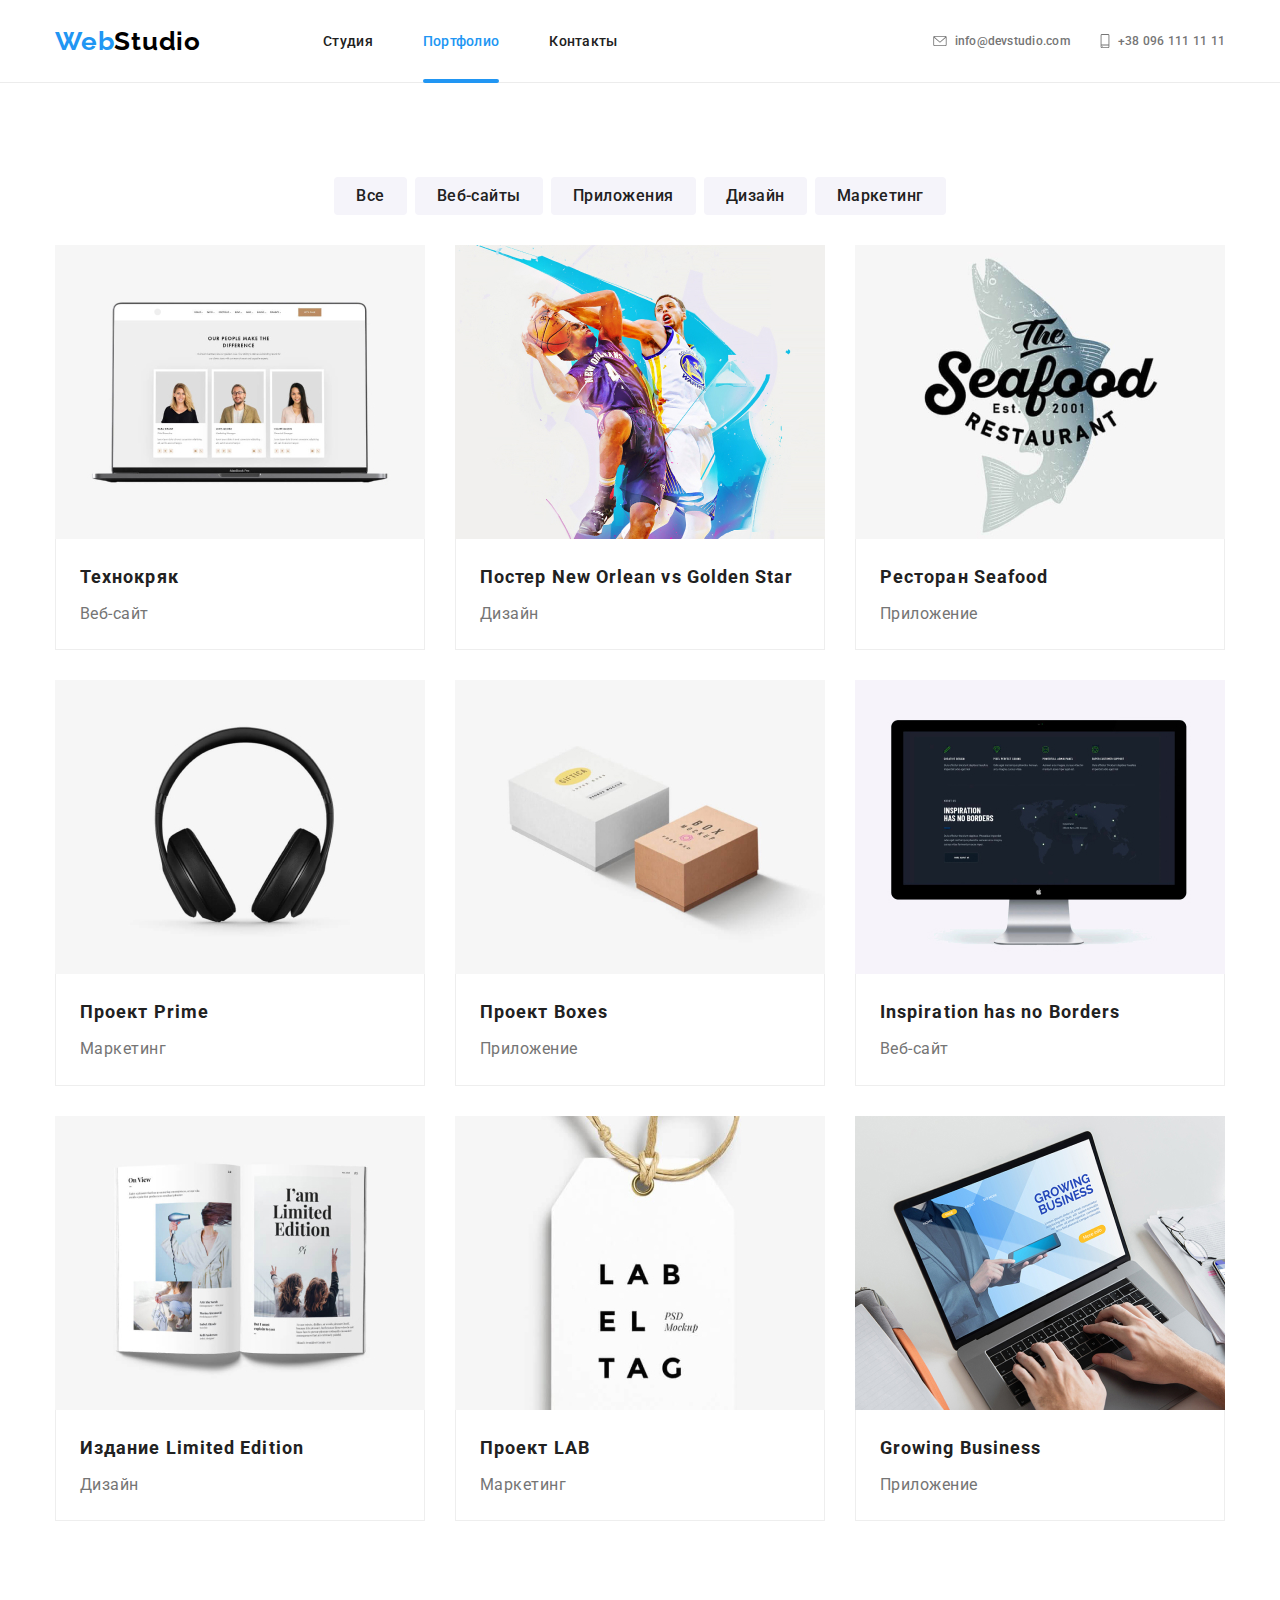
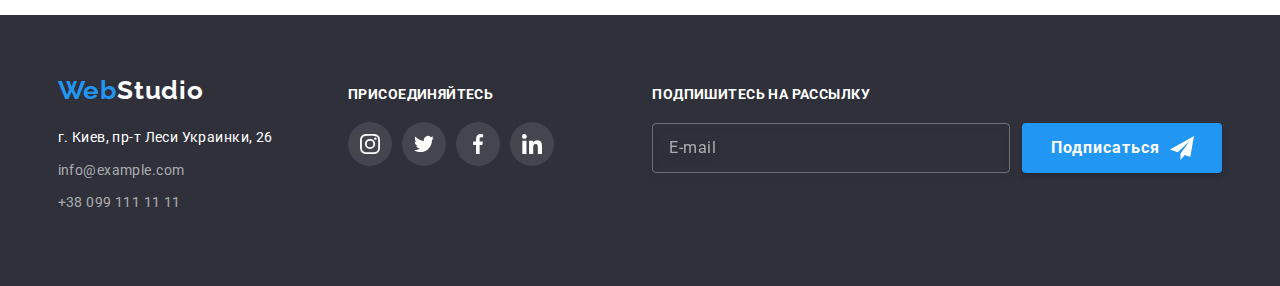
==== commit 37b502ce: "+++" ====
--- a/portfolio.html
+++ b/portfolio.html
@@ -8,7 +8,6 @@
 <link rel="preconnect" href="https://fonts.googleapis.com">
 <link rel="preconnect" href="https://fonts.gstatic.com" crossorigin>
 <link href="https://fonts.googleapis.com/css2?family=Raleway:wght@700&family=Roboto:wght@400;500;700;900&display=swap" rel="stylesheet">
-   
   <link rel="stylesheet" href="./css/main.min.css">
 </head>
 <body>
@@ -72,7 +71,8 @@
   </ul>
 
   <ul class="portfolio-card list">
-    <li class="portfolio-card__item"><a href=""><div class="portfolio-card__thumb">
+    <li class="portfolio-card__item">
+      <a class="portfolio-card__link" href=""><div class="portfolio-card__thumb">
 <picture>
   <source srcset="./images/adapt/portfolio/imgm1.jpg 1x, ./images/adapt/portfolio/imgm1@2x.jpg 2x" media="(max-width: 767px)">
    <source srcset="./images/adapt/portfolio/imgd1.jpg 1x, ./images/adapt/portfolio/imgd1@2x.jpg" media="(min-width: 1200px)">
@@ -89,7 +89,7 @@
       <p class="portfolio-card__text">Веб-сайт</p>
       </div></a>
     </li>
-    <li class="portfolio-card__item"><a href="">
+    <li class="portfolio-card__item"><a  class="portfolio-card__item" href="">
       <div class="portfolio-card__thumb">
       <picture>
   <source srcset="./images/adapt/portfolio/imgm2.jpg 1x, ./images/adapt/portfolio/imgm2@2x.jpg 2x" media="(max-width: 767px)">
--- a/css/main.min.css
+++ b/css/main.min.css
@@ -1,2 +1,2 @@
-*,::before,::after{box-sizing:border-box}html{line-height:1.15;-webkit-text-size-adjust:100%;-moz-tab-size:4;tab-size:4}body{margin:0;font-family:system-ui,-apple-system,"Segoe UI",Roboto,Helvetica,Arial,sans-serif,"Apple Color Emoji","Segoe UI Emoji"}hr{height:0;color:inherit}abbr[title]{text-decoration:underline dotted}b,strong{font-weight:bolder}code,kbd,samp,pre{font-family:ui-monospace, SFMono-Regular, Consolas, 'Liberation Mono', Menlo, monospace;font-size:1em}small{font-size:80%}sub,sup{font-size:75%;line-height:0;position:relative;vertical-align:baseline}sub{bottom:-0.25em}sup{top:-0.5em}table{text-indent:0;border-color:inherit}button,input,optgroup,select,textarea{font-family:inherit;font-size:100%;line-height:1.15;margin:0}button,select{text-transform:none}button,[type='button'],[type='reset'],[type='submit']{-webkit-appearance:button}::-moz-focus-inner{border-style:none;padding:0}:-moz-focusring{outline:1px dotted ButtonText}:-moz-ui-invalid{box-shadow:none}legend{padding:0}progress{vertical-align:baseline}::-webkit-inner-spin-button,::-webkit-outer-spin-button{height:auto}[type='search']{-webkit-appearance:textfield;outline-offset:-2px}::-webkit-search-decoration{-webkit-appearance:none}::-webkit-file-upload-button{-webkit-appearance:button;font:inherit}summary{display:list-item}body{margin-top:0;margin-bottom:0;margin-left:0;margin-right:0;font-family:"Roboto",sans-serif;background:#fff;color:#757575;font-size:14px;line-height:1.33}p,h1,h2,h3,h4,h5,h6{margin:0}ul,ol{margin:0;padding:0}a{text-decoration:none;cursor:pointer}address{font-style:normal}textarea{resize:none}button{display:flex;justify-content:center;align-items:center;font-family:inherit;border:transparent;border-radius:4px;cursor:pointer;font-size:16px}img{display:block;max-width:100%;height:auto}.container{margin-top:0;margin-bottom:0;margin-left:auto;margin-right:auto;padding-left:15px;padding-right:15px}@media screen and (min-width: 480px){.container{width:480px}}@media screen and (min-width: 768px){.container{width:768px}}@media screen and (min-width: 1200px){.container{width:1200px}}.section__title{margin-top:0;margin-bottom:30px;font-weight:700;font-size:28px;line-height:1.18;text-align:center;letter-spacing:0.03em;color:#212121}@media screen and (min-width: 1200px){.section__title{font-size:36px;line-height:1.17;margin-bottom:50px}}.section{padding-top:60px;padding-bottom:60px}@media screen and (min-width: 1200px){.section{padding-top:94px;padding-bottom:94px}}.site-nav,.contact,.header-socials,.feature__list,.work__list,.team-card,.team-social,.clients__list,.address-box,.footer-social__list,.buttons-list,.portfolio-card{padding-top:0;padding-bottom:0;padding-right:0;padding-left:0;margin-top:0;margin-bottom:0;margin-left:0;margin-right:0;list-style:none}.visually-hidden{position:absolute;width:1px;height:1px;margin:-1px;border:0;padding:0;white-space:nowrap;clip-path:inset(100%);clip:rect(0 0 0 0);overflow:hidden}.logo{display:block;font-family:"Raleway",sans-serif;font-weight:700;font-size:26px;line-height:1.19;letter-spacing:0.03em;color:black;text-decoration:none;transition-property:color;transition-duration:250ms;transition-timing-function:cubic-bezier(0.4, 0, 0.2, 1)}.logo__span{color:#2196F3}.logo:hover,.logo:focus{color:#2196F3}.header__logo{padding-top:16px;padding-bottom:16px;font-size:24px;line-height:1.17;letter-spacing:0.03em}@media screen and (min-width: 768px){.header__logo{padding-top:26px;padding-bottom:26px}}@media screen and (min-width: 1200px){.header__logo{font-size:26px}}.header{position:relative;text-align:center;background-color:#fff;border-bottom:1px solid #ececec}.header__box{display:flex;align-items:center;justify-content:start}@media screen and (min-width: 1200px){.header__box{justify-content:space-between}}.header__nav{display:block;text-align:start}@media screen and (min-width: 768px){.header__nav{display:flex;align-items:center}}.menu-container{position:relative;background-color:#fff;padding-top:48px;padding-bottom:48px;padding-left:40px;padding-right:40px;z-index:8}.menu-container.is-open{display:block}@media screen and (max-width: 767px){.menu-container{display:none;position:absolute;top:0;left:0;width:100%;height:796px}}@media screen and (min-width: 768px){.menu-container{display:flex;padding:0}}.menu-button{width:40px;height:40px;margin-left:auto;background-color:transparent;z-index:9}@media screen and (min-width: 768px){.menu-button{display:none}}.menu-container.is-open .menu-button{position:absolute;top:0;right:0}.menu-button .menu-close{display:none}.menu-button.is-open .menu-close{display:block}.menu-button.is-open .menu-open{display:none}.menu-button.is-open .menu-button__icon{width:18px;height:18px}.menu-button__icon{width:100%;height:100%;display:inline-block;transition-property:fill;transition-duration:250ms;transition-timing-function:cubic-bezier(0.4, 0, 0.2, 1)}.menu-button__icon:hover,.menu-button__icon:focus{fill:#2196F3}.menu-open{width:24px;height:16px}.menu-close{width:18px;height:18px}.site-nav{display:flex;flex-direction:column;gap:36px;margin-bottom:302px}@media screen and (min-width: 768px){.site-nav{flex-direction:row;gap:50px;margin-bottom:0;margin-left:87px}}@media screen and (min-width: 1200px){.site-nav{margin-left:0px}}.site-nav__link{color:#212121;font-weight:500;font-size:40px;line-height:1.18;letter-spacing:0.02em;transition-property:color;transition-duration:250ms;transition-timing-function:cubic-bezier(0.4, 0, 0.2, 1)}.site-nav__link:hover,.site-nav__link:focus{color:#2196F3}.site-nav__link--active{color:#2196F3}@media screen and (min-width: 768px){.site-nav__link{padding-top:32px;padding-bottom:32px;font-weight:500;font-size:14px;line-height:1.1;letter-spacing:0.02em}}.site-nav__link--active{position:relative;color:#2196F3}@media screen and (min-width: 768px){.site-nav__link--active::after{position:absolute;bottom:-1px;left:0;content:'';min-width:100%;height:4px;border:none;background-color:#2196F3;outline:2px;border-radius:2px}}@media screen and (min-width: 1200px){.site-nav__link--active::after{bottom:-2px}}.contact{display:flex;flex-direction:column-reverse;align-items:start;gap:32px;margin-bottom:64px}@media screen and (min-width: 768px){.contact{flex-direction:column;margin-bottom:0;gap:10px;margin-left:96px}}@media screen and (min-width: 1200px){.contact{flex-direction:row;justify-content:center;margin-bottom:0;margin-left:315px;gap:30px}}.contact__item{display:block}.contact__link{display:flex;color:#757575}.contact__link:hover,.contact__link:focus,.contact__link:hover .contact__icon,.contact__link:focus .contact__icon{color:#2196F3;fill:#2196F3}.header-link-tel{font-weight:500;font-size:34px;line-height:1.18;letter-spacing:0.02em;color:#2196F3}@media screen and (min-width: 768px){.header-link-tel{font-weight:500;font-size:12px;line-height:1.17;letter-spacing:0.02em;color:#757575}}.header-link-mail{font-weight:500;font-size:24px;line-height:1.17;letter-spacing:0.02em}@media screen and (min-width: 768px){.header-link-mail{font-weight:500;font-size:12px;line-height:1.17;letter-spacing:0.02em}}.contact__icon{display:none;width:14px;height:10px;margin-right:8px;fill:#757575;transition-property:fill;transition-duration:250ms;transition-timing-function:cubic-bezier(0.4, 0, 0.2, 1)}@media screen and (min-width: 768px){.contact__icon{display:flex}}.header-mail{width:14px;height:10px}.header-tel{width:10px;height:14px}.header-socials{display:flex}@media screen and (min-width: 768px){.header-socials{display:none}}.header-socials__item{display:flex}.header-socials__item:not(:last-child){border-right:1px solid rgba(33,33,33,0.2);padding-right:10px}.header-socials__item:not(:first-child){padding-left:10px}.header-socials__link{font-weight:500;font-size:18px;line-height:1.22;letter-spacing:0.02em;color:#2196F3}.footer__logo{display:block;margin-bottom:20px;text-align:center;font-size:24px;color:#fff;transition-property:color;transition-duration:250ms;transition-timing-function:cubic-bezier(0.4, 0, 0.2, 1)}@media screen and (min-width: 1200px){.footer__logo{font-size:26px}}@media screen and (min-width: 1200px){.footer__logo{text-align:start}}.footer-logo__span{color:#2196F3}.hero{padding-top:118px;padding-bottom:118px;align-items:center;text-align:center;background-color:#2F303A;background-image:linear-gradient(to right, rgba(47,48,58,0.4), rgba(47,48,58,0.4)),url(../images/adapt/hero/herom-bg.jpg);background-repeat:no-repeat;background-position:center;background-size:cover}@media screen and (min-device-pixel-ratio: 2), screen and (min-resolution: 192dpi), screen and (min-resolution: 2dppx){.hero{background-image:linear-gradient(to right, rgba(47,48,58,0.4), rgba(47,48,58,0.4)),url(../images/adapt/hero/herom-bg@2x.jpg)}}@media screen and (min-width: 768px){.hero{background-image:linear-gradient(to right, rgba(47,48,58,0.4), rgba(47,48,58,0.4)),url(../images/adapt/hero/herot-bg.jpg)}}@media screen and (min-width: 768px) and (min-device-pixel-ratio: 2), screen and (min-width: 768px) and (min-resolution: 192dpi), screen and (min-width: 768px) and (min-resolution: 2dppx){.hero{background-image:linear-gradient(to right, rgba(47,48,58,0.4), rgba(47,48,58,0.4)),url(../images/adapt/hero/herot-bg@2x.jpg)}}@media screen and (min-width: 768px) and (min-width: 1200px){.hero{background-image:linear-gradient(to right, rgba(47,48,58,0.4), rgba(47,48,58,0.4)),url(../images/adapt/hero/herod-bg.jpg)}}@media screen and (min-width: 768px) and (min-width: 1200px) and (min-device-pixel-ratio: 2), screen and (min-width: 768px) and (min-width: 1200px) and (min-resolution: 192dpi), screen and (min-width: 768px) and (min-width: 1200px) and (min-resolution: 2dppx){.hero{background-image:linear-gradient(to right, rgba(47,48,58,0.4), rgba(47,48,58,0.4)),url(../images/adapt/hero/herod-bg@2x.jpg)}}@media screen and (min-width: 768px) and (min-width: 1200px){.hero{padding-top:200px;padding-bottom:200px}}.hero .section__title--main{margin-bottom:30px;padding-right:45px;padding-left:45px;font-weight:900;font-size:26px;line-height:1.62;text-align:center;letter-spacing:0.06em;text-transform:uppercase;color:#fff}@media screen and (min-width: 768px){.hero .section__title--main{padding-right:189px;padding-left:189px}}@media screen and (min-width: 1200px){.hero .section__title--main{padding:0;margin-left:auto;margin-right:auto;width:696px;height:120px;font-size:44px;line-height:1.36}}.hero__button{min-width:200px;height:50px;margin-right:auto;margin-left:auto;background:#2196F3;box-shadow:0px 4px 4px rgba(0,0,0,0.15);font-weight:700;line-height:1.87;letter-spacing:0.06em;color:#fff;transition-property:scale(1);transition-duration:250ms;transition-timing-function:cubic-bezier(0.4, 0, 0.2, 1)}.hero__button:hover{transform:scale(1.1)}.feature{padding-left:0;padding-right:0;background-color:#fff}@media screen and (min-width: 768px){.feature__list{display:flex;flex-wrap:wrap;justify-content:center;gap:30px}}.feature__item{max-width:450px}@media screen and (min-width: 768px){.feature__item{max-width:354px;margin-bottom:0}}@media screen and (max-width: 767px){.feature__item:not(:last-child){margin-bottom:30px}}@media screen and (min-width: 768px){.feature__item{max-width:270px}}.feature__box{display:flex;align-items:center;justify-content:center;width:100%;height:120px;margin-bottom:30px;background-color:#F5F4FA;border-radius:4px}.feature__icon{width:70px;height:70px}.feature__title{margin-bottom:10px;text-align:center;color:#212121;font-weight:700;font-size:14px;line-height:1.14;letter-spacing:0.03em;text-transform:uppercase}@media screen and (min-width: 768px){.feature__title{text-align:start}}.feature__text{line-height:1.71;letter-spacing:0.03em}.work{background-color:#fff;padding-top:0}@media screen and (max-width: 1199px){.work{display:none}}@media screen and (min-width: 1200px){.work{display:flex}}.work__list{position:relative;display:flex;gap:30px}.work__img{display:block}.work__box{position:absolute;bottom:0;display:flex;justify-content:center;align-items:center;width:370px;height:70px;background-color:rgba(47,48,58,0.8);font-weight:700;font-size:14px;line-height:1.14px;text-align:center;letter-spacing:0.03em;text-transform:uppercase;color:#fff}.team{background-color:#F5F4FA}.team-card{display:flex;flex-direction:column;align-items:center}@media screen and (min-width: 768px){.team-card{display:flex;flex-direction:row;flex-wrap:wrap;justify-content:center;gap:30px}}@media screen and (min-width: 1200px){.team-card{display:flex;gap:30px}}.team-card__item{max-width:450px;background-color:#fff;box-shadow:0px 1px 3px rgba(0,0,0,0.12),0px 1px 1px rgba(0,0,0,0.14),0px 2px 1px rgba(0,0,0,0.2);border-radius:0px 0px 4px 4px}@media screen and (min-width: 768px){.team-card__item{width:354px}}@media screen and (min-width: 1200px){.team-card__item{width:270px}}@media screen and (max-width: 767px){.team-card__item:not(:last-child){margin-bottom:30px}}.team-card__img{width:100%}.team-card__box{padding-top:30px;padding-bottom:30px}.team-card__title{margin-bottom:10px;font-weight:500;font-size:16px;text-align:center;line-height:1.19;letter-spacing:0.03em;color:#212121}.team-card__text{margin-bottom:16px;font-size:16px;line-height:1.19;text-align:center;letter-spacing:0.03em;color:#757575}.team-social{display:flex;justify-content:center;gap:10px}.team-social__link{display:flex;align-items:center;justify-content:center;width:44px;height:44px;fill:#afb1b8;border-radius:50%;transition-property:background-color;transition-duration:250ms;transition-timing-function:cubic-bezier(0.4, 0, 0.2, 1)}.team-social__link:hover,.team-social__link:focus{background-color:#2196F3;fill:#fff}.team-social__icon{width:20px;height:20px;padding:0;transition-property:fill;transition-duration:250ms;transition-timing-function:cubic-bezier(0.4, 0, 0.2, 1)}.clients__list{width:100%;display:flex;flex-wrap:wrap;gap:30px}@media screen and (min-width: 1200px){.clients__list{justify-content:center}}.clients__item{width:100%}@media screen and (max-width: 767px){.clients__item{width:calc((100% - 30px) / 2)}}@media screen and (min-width: 768px){.clients__item{width:226px}}@media screen and (min-width: 1200px){.clients__item{width:170px}}.clients__link{display:flex;height:92px;border:1px solid #afb1b8;border-radius:4px;align-items:center;justify-content:center;transition-property:border-color;transition-duration:250ms;transition-timing-function:cubic-bezier(0.4, 0, 0.2, 1)}.clients__link:hover .clients__icon,.clients__link:focus .clients__icon{fill:#2196F3}.clients__link:hover,.clients__link:focus{border:1px solid #2196F3}.clients__icon{width:106px;height:60px;fill:#afb1b8;transition-property:fill;transition-duration:250ms;transition-timing-function:cubic-bezier(0.4, 0, 0.2, 1)}.footer{padding-top:60px;padding-bottom:60px;background-color:#2F303A}@media screen and (min-width: 768px){.footer-box{display:flex;flex-wrap:wrap;align-items:baseline;justify-content:space-around}}.address-box{text-align:center;margin-bottom:60px}@media screen and (min-width: 1200px){.address-box{text-align:start;margin-bottom:0}}.address-box__link{color:rgba(255,255,255,0.6);font-size:14px;line-height:1.71;letter-spacing:0.03em;text-decoration:none;transition-property:color;transition-duration:cubic-bezier(0.4, 0, 0.2, 1);transition-timing-function:cubic-bezier(0.4, 0, 0.2, 1)}.address-box__link:focus,.address-box__link:hover{color:#2196F3}.fact-address{display:inline-block;margin-bottom:9px;color:#ffffff}.mail{display:block;margin-bottom:9px}.tel{display:block}.footer-social{text-align:center}@media screen and (min-width: 1200px){.footer-social{margin-left:70px}}.footer-social__label{margin-bottom:20px;font-weight:700;font-size:14px;line-height:16px;letter-spacing:0.03em;text-transform:uppercase;color:#fff}@media screen and (min-width: 1200px){.footer-social__label{text-align:start}}.footer-social__list{display:flex;justify-content:center;gap:10px;margin-bottom:60px}.footer-social__link{display:flex;align-items:center;justify-content:center;width:44px;height:44px;border-radius:50%;background-color:rgba(255,255,255,0.1);fill:#fff;transition-property:background-color;transition-duration:250ms;transition-timing-function:cubic-bezier(0.4, 0, 0.2, 1)}.footer-social__link:hover,.footer-social__link:focus{background-color:#2196F3}.footer-social__icon{width:20px;height:20px}.footer-form{text-align:center}@media screen and (min-width: 1200px){.footer-form{display:flex;justify-content:space-between;width:570px;margin-left:93px}}.footer-form__box{display:flex;flex-direction:column}.footer-form__input{padding:15px 16px;width:100%;height:50px;margin-bottom:20px;background-color:transparent;border:1px solid rgba(255,255,255,0.3);border-radius:4px;filter:drop-shadow(0px 4px 4px rgba(0,0,0,0.15));font-size:16px;line-height:1.25;letter-spacing:0.03em;color:rgba(255,255,255,0.6);transition-property:outline-color;transition-duration:250ms;transition-timing-function:cubic-bezier(0.4, 0, 0.2, 1)}@media screen and (min-width: 768px){.footer-form__input{width:450px}}@media screen and (min-width: 1200px){.footer-form__input{width:358px;margin-bottom:0}}.footer-form__input:focus{outline:1px solid #2196F3}.footer-form__input::placeholder{font-size:16px;line-height:1.25;letter-spacing:0.03em;color:rgba(255,255,255,0.6)}.footer-form__label{margin-bottom:20px;font-weight:700;font-size:14px;line-height:1.14;letter-spacing:0.03em;text-transform:uppercase;color:#fff}@media screen and (min-width: 1200px){.footer-form__label{text-align:start}}.footer-button{display:flex;justify-content:center;align-items:flex-end}.footer-button__box{display:flex;justify-content:center;align-items:center;width:200px;height:50px;background-color:#2196F3;box-shadow:0px 4px 4px rgba(0,0,0,0.15);border-radius:4px;border-color:transparent;font-weight:700;font-size:16px;line-height:1.88;letter-spacing:0.06em;color:#fff}.footer-button__icon{margin-left:10px;width:24px;height:24px}.backdrop{position:fixed;display:flex;justify-content:center;top:0;right:0;left:0;bottom:0;padding:15px;background-color:rgba(0,0,0,0.2);opacity:1;transition:opacity 250ms cubic-bezier(0.4, 0, 0.2, 1);overflow-y:scroll;z-index:10}.is-hidden{opacity:0;pointer-events:none}.backdrop.is-hidden .modal{transform:translate(-50%, -50%) scale(1.3)}.modal{width:93.34%;height:609px;display:flex;justify-content:center;align-items:center;background-color:#fff;box-shadow:0px 1px 3px rgba(0,0,0,0.12),0px 1px 1px rgba(0,0,0,0.14),0px 2px 1px rgba(0,0,0,0.2);border-radius:4px;z-index:10;transform:scale(1);transition:250ms cubic-bezier(0.4, 0, 0.2, 1)}@media screen and (min-width: 480px){.modal{width:450px}}@media screen and (min-width: 1200px){.modal{position:absolute;top:50%;left:50%;width:528px;transform:translate(-50%, -50%)}}.modal__button{position:absolute;top:8px;right:8px;display:flex;justify-content:center;align-items:center;width:30px;height:30px;cursor:pointer;background-color:transparent;border:1px solid rgba(0,0,0,0.1);border-radius:50%}.modal__button:hover .modal__icon{fill:#2196F3}.modal__icon{width:11px;height:11px;fill:#000;transition-property:fill;transition-duration:250ms;transition-timing-function:cubic-bezier(0.4, 0, 0.2, 1)}.modal-form{text-align:center;display:flex;flex-direction:column;padding:40px;width:100%}.modal-form__all{text-align:center}.modal-form__title{margin-bottom:12px;font-weight:700;font-size:20px;line-height:1.15;text-align:center;letter-spacing:0.03em;color:#212121}.modal-form__input{border:1px solid rgba(33,33,33,0.2);border-radius:4px;width:100%;height:40px;cursor:pointer;font-size:12px;line-height:1.17;letter-spacing:0.01em;color:#212121}.modal-form__label{display:block;margin-bottom:4px;text-align:start;color:#757575}.modal-form__box{position:relative}.modal-form__icon{position:absolute;top:11px;left:12px;display:inline-block;width:18px;height:18px;background-color:transparent;transition-property:fill;transition-duration:250ms;transition-timing-function:cubic-bezier(0.4, 0, 0.2, 1)}.modal-form__input.comment{margin-bottom:20px;padding:16px;height:120px;transition-property:outline-color;transition-duration:250ms;transition-timing-function:cubic-bezier(0.4, 0, 0.2, 1)}.modal-form__input.comment::placeholder{font-size:14px;line-height:1.14;letter-spacing:0.01em;color:rgba(117,117,117,0.5)}.modal-form__input{height:40px;margin-bottom:10px;padding:10px 42px;transition-property:outline-color;transition-duration:250ms;transition-timing-function:cubic-bezier(0.4, 0, 0.2, 1)}.modal-form__input:focus ~ .modal-form__icon{fill:#2196F3}.modal-form__input:focus{outline:1px solid #2196F3}.form-checkbox{position:relative;display:flex;justify-content:center;align-items:center;text-align:center;margin-bottom:30px;cursor:pointer}.form-checkbox__label{display:flex;align-items:center;padding-left:24px;font-size:12px;line-height:1.17;letter-spacing:0.03em}.form-checkbox__input{position:absolute;width:1px;height:1px;margin:-1px;border:0;padding:0;white-space:nowrap;clip-path:inset(100%);clip:rect(0 0 0 0);overflow:hidden}.form-checkbox__input:checked+.form-checkbox__icon{background-image:url(../images/icons/check.svg);background-color:#2196F3;border-radius:2px;background-repeat:no-repeat;background-position:50% 50%}.form-checkbox__icon{position:absolute;width:16px;height:15px;margin-left:-24px;background-image:url(../images/icons/square.svg);transition:background-image 250ms cubic-bezier(0.4, 0, 0.2, 1)}.form-checkbox__link{margin-left:4px;font-size:12px;line-height:1.17;letter-spacing:0.03em;text-decoration-line:underline;color:#2196F3}.form-button{display:flex;justify-content:center;align-items:center}.form-button__box{padding:0;width:200px;height:50px;background-color:#2196F3;box-shadow:0px 4px 4px rgba(0,0,0,0.15);border-radius:4px;border:transparent;font-weight:700;font-size:16px;line-height:1.88;letter-spacing:0.06em;color:#ffffff}.buttons-list{display:flex;flex-wrap:wrap;margin-bottom:50px;row-gap:15px;column-gap:8px}@media screen and (min-width: 768px){.buttons-list{justify-content:center;margin-bottom:30px}}.buttons-list__button{padding-top:6px;padding-bottom:6px;padding-right:22px;padding-left:22px;height:38px;background:#F5F4FA;font-weight:500;line-height:1.62;text-align:center;letter-spacing:0.03em;color:#212121;transition-property:background-color, color;transition-duration:250ms;transition-timing-function:cubic-bezier(0.4, 0, 0.2, 1)}.buttons-list__button:hover,.buttons-list__button:focus{background:#2196F3;box-shadow:0px 3px 1px rgba(0,0,0,0.1),0px 1px 2px rgba(0,0,0,0.08),0px 2px 2px rgba(0,0,0,0.12);color:#fff}.portfolio-card{display:flex;flex-direction:column;align-items:flex-start;gap:30px}@media screen and (min-width: 768px){.portfolio-card{flex-direction:row;flex-wrap:wrap}}.portfolio-card__item{display:flex;flex-direction:column;flex-wrap:wrap;width:450px;min-height:404px;transition-property:box-shadow;transition-duration:250ms;transition-timing-function:cubic-bezier(0.4, 0, 0.2, 1)}@media screen and (min-width: 768px){.portfolio-card__item{width:354px}}@media screen and (min-width: 1200px){.portfolio-card__item{flex-direction:row;width:370px;margin-bottom:0}}.portfolio-card__item:hover{box-shadow:0px 1px 1px rgba(0,0,0,0.12),0px 4px 4px rgba(0,0,0,0.06),1px 4px 6px rgba(0,0,0,0.16);cursor:pointer}.portfolio-card__item:hover .portfolio-card__overlay,.portfolio-card__item:focus .portfolio-card__overlay{transform:translateY(0)}.portfolio-card__thumb{position:relative;overflow:hidden;width:450px;height:294px}@media screen and (min-width: 768px){.portfolio-card__thumb{width:354px}}@media screen and (min-width: 1200px){.portfolio-card__thumb{width:370px}}.portfolio-card__overlay{position:absolute;top:0;left:0;padding-top:77px;padding-bottom:77px;padding-right:24px;padding-left:24px;width:100%;height:100%;background-color:rgba(33,150,243,0.9);font-weight:400;font-size:18px;line-height:1.56;letter-spacing:0.03em;color:#fff;transform:translateY(100%);transition:transform 250ms cubic-bezier(0.4, 0, 0.2, 1)}@media screen and (min-width: 768px){.portfolio-card__overlay{padding-top:49px}}@media screen and (min-width: 1200px){.portfolio-card__overlay{padding-top:63px;padding-bottom:63px}}.portfolio-card__img{display:block;width:100%;height:auto;z-index:8}.portfolio-card__box{padding-top:20px;padding-bottom:20px;padding-left:24px;padding-right:24px;margin:0;border-left:1px solid #eeeeee;border-right:1px solid #eeeeee;border-bottom:1px solid #eeeeee}.first-card-box{padding-bottom:20px}@media screen and (min-width: 768px){.first-card-box{padding-bottom:56px}}@media screen and (min-width: 1200px){.first-card-box{padding-bottom:20px}}.portfolio-card__title{margin-bottom:4px;font-weight:700;font-size:18px;line-height:2;letter-spacing:0.06em;color:#212121}.portfolio-card__text{font-size:16px;line-height:1.88;letter-spacing:0.03em;color:#757575}
+*,::before,::after{box-sizing:border-box}html{line-height:1.15;-webkit-text-size-adjust:100%;-moz-tab-size:4;tab-size:4}body{margin:0;font-family:system-ui,-apple-system,"Segoe UI",Roboto,Helvetica,Arial,sans-serif,"Apple Color Emoji","Segoe UI Emoji"}hr{height:0;color:inherit}abbr[title]{text-decoration:underline dotted}b,strong{font-weight:bolder}code,kbd,samp,pre{font-family:ui-monospace, SFMono-Regular, Consolas, 'Liberation Mono', Menlo, monospace;font-size:1em}small{font-size:80%}sub,sup{font-size:75%;line-height:0;position:relative;vertical-align:baseline}sub{bottom:-0.25em}sup{top:-0.5em}table{text-indent:0;border-color:inherit}button,input,optgroup,select,textarea{font-family:inherit;font-size:100%;line-height:1.15;margin:0}button,select{text-transform:none}button,[type='button'],[type='reset'],[type='submit']{-webkit-appearance:button}::-moz-focus-inner{border-style:none;padding:0}:-moz-focusring{outline:1px dotted ButtonText}:-moz-ui-invalid{box-shadow:none}legend{padding:0}progress{vertical-align:baseline}::-webkit-inner-spin-button,::-webkit-outer-spin-button{height:auto}[type='search']{-webkit-appearance:textfield;outline-offset:-2px}::-webkit-search-decoration{-webkit-appearance:none}::-webkit-file-upload-button{-webkit-appearance:button;font:inherit}summary{display:list-item}body{margin-top:0;margin-bottom:0;margin-left:0;margin-right:0;font-family:"Roboto",sans-serif;background:#fff;color:#757575;font-size:14px;line-height:1.33}p,h1,h2,h3,h4,h5,h6{margin:0;padding:0}ul,ol{margin:0;padding:0}a{text-decoration:none;cursor:pointer}address{font-style:normal}textarea{resize:none}button{display:flex;justify-content:center;align-items:center;font-family:inherit;border:transparent;border-radius:4px;cursor:pointer;font-size:16px}img{display:block;max-width:100%;height:auto}.container{margin-top:0;margin-bottom:0;margin-left:auto;margin-right:auto;padding-left:15px;padding-right:15px}@media screen and (min-width: 480px){.container{width:480px}}@media screen and (min-width: 768px){.container{width:768px}}@media screen and (min-width: 1200px){.container{width:1200px}}.section__title{margin-top:0;margin-bottom:30px;font-weight:700;font-size:28px;line-height:1.18;text-align:center;letter-spacing:0.03em;color:#212121}@media screen and (min-width: 1200px){.section__title{font-size:36px;line-height:1.17;margin-bottom:50px}}.section{padding-top:60px;padding-bottom:60px}@media screen and (min-width: 1200px){.section{padding-top:94px;padding-bottom:94px}}.site-nav,.contact,.header-socials,.feature__list,.work__list,.team-card,.team-social,.clients__list,.address-box,.footer-social__list,.buttons-list,.portfolio-card{padding-top:0;padding-bottom:0;padding-right:0;padding-left:0;margin-top:0;margin-bottom:0;margin-left:0;margin-right:0;list-style:none}.visually-hidden{position:absolute;width:1px;height:1px;margin:-1px;border:0;padding:0;white-space:nowrap;clip-path:inset(100%);clip:rect(0 0 0 0);overflow:hidden}.logo{display:block;font-family:"Raleway",sans-serif;font-weight:700;font-size:26px;line-height:1.19;letter-spacing:0.03em;color:black;text-decoration:none;transition-property:color;transition-duration:250ms;transition-timing-function:cubic-bezier(0.4, 0, 0.2, 1)}.logo__span{color:#2196F3}.logo:hover,.logo:focus{color:#2196F3}.header__logo{padding-top:16px;padding-bottom:16px;font-size:24px;line-height:1.17;letter-spacing:0.03em}@media screen and (min-width: 768px){.header__logo{padding-top:26px;padding-bottom:26px}}@media screen and (min-width: 1200px){.header__logo{font-size:26px}}.header{position:relative;text-align:center;background-color:#fff;border-bottom:1px solid #ececec}.header__box{display:flex;align-items:center;justify-content:start}@media screen and (min-width: 1200px){.header__box{justify-content:space-between}}.header__nav{display:block;text-align:start}@media screen and (min-width: 768px){.header__nav{display:flex;align-items:center}}.menu-container{position:relative;background-color:#fff;padding-top:48px;padding-bottom:48px;padding-left:40px;padding-right:40px;z-index:8}.menu-container.is-open{display:block}@media screen and (max-width: 767px){.menu-container{display:none;position:absolute;top:0;left:0;width:100%;height:796px}}@media screen and (min-width: 768px){.menu-container{display:flex;padding:0}}.menu-button{width:40px;height:40px;margin-left:auto;background-color:transparent;z-index:9}@media screen and (min-width: 768px){.menu-button{display:none}}.menu-container.is-open .menu-button{position:absolute;top:0;right:0}.menu-button .menu-close{display:none}.menu-button.is-open .menu-close{display:block}.menu-button.is-open .menu-open{display:none}.menu-button.is-open .menu-button__icon{width:18px;height:18px}.menu-button__icon{width:100%;height:100%;display:inline-block;transition-property:fill;transition-duration:250ms;transition-timing-function:cubic-bezier(0.4, 0, 0.2, 1)}.menu-button__icon:hover,.menu-button__icon:focus{fill:#2196F3}.menu-open{width:24px;height:16px}.menu-close{width:18px;height:18px}.site-nav{display:flex;flex-direction:column;gap:36px;margin-bottom:302px}@media screen and (min-width: 768px){.site-nav{flex-direction:row;gap:50px;margin-bottom:0;margin-left:87px}}@media screen and (min-width: 1200px){.site-nav{margin-left:0px}}.site-nav__link{color:#212121;font-weight:500;font-size:40px;line-height:1.18;letter-spacing:0.02em;transition-property:color;transition-duration:250ms;transition-timing-function:cubic-bezier(0.4, 0, 0.2, 1)}.site-nav__link:hover,.site-nav__link:focus{color:#2196F3}.site-nav__link--active{color:#2196F3}@media screen and (min-width: 768px){.site-nav__link{padding-top:32px;padding-bottom:32px;font-weight:500;font-size:14px;line-height:1.1;letter-spacing:0.02em}}.site-nav__link--active{position:relative;color:#2196F3}@media screen and (min-width: 768px){.site-nav__link--active::after{position:absolute;bottom:-1px;left:0;content:'';min-width:100%;height:4px;border:none;background-color:#2196F3;outline:2px;border-radius:2px}}@media screen and (min-width: 1200px){.site-nav__link--active::after{bottom:-2px}}.contact{display:flex;flex-direction:column-reverse;align-items:center;gap:32px;margin-bottom:64px}@media screen and (min-width: 768px){.contact{flex-direction:column;margin-bottom:0;gap:10px;margin-left:96px}}@media screen and (min-width: 1200px){.contact{flex-direction:row;justify-content:center;margin-bottom:0;margin-left:315px;gap:30px}}.contact__item{display:block}.contact__link{display:flex;align-items:center;color:#757575;transition-property:color;transition-duration:250ms;transition-timing-function:cubic-bezier(0.4, 0, 0.2, 1)}.contact__link:hover,.contact__link:focus,.contact__link:hover .contact__icon,.contact__link:focus .contact__icon{color:#2196F3;fill:#2196F3}.header-link-tel{font-weight:500;font-size:34px;line-height:1.18;letter-spacing:0.02em;color:#2196F3}@media screen and (min-width: 768px){.header-link-tel{font-weight:500;font-size:12px;line-height:1.17;letter-spacing:0.02em;color:#757575}}.header-link-mail{font-weight:500;font-size:24px;line-height:1.17;letter-spacing:0.02em}@media screen and (min-width: 768px){.header-link-mail{font-weight:500;font-size:12px;line-height:1.17;letter-spacing:0.02em}}.contact__icon{display:none;width:14px;height:10px;margin-right:8px;fill:#757575;transition-property:fill;transition-duration:250ms;transition-timing-function:cubic-bezier(0.4, 0, 0.2, 1)}@media screen and (min-width: 768px){.contact__icon{display:flex;align-items:center}}.header-mail{width:14px;height:10px}.header-tel{width:10px;height:14px}.header-socials{display:flex}@media screen and (min-width: 768px){.header-socials{display:none}}.header-socials__item{display:flex}.header-socials__item:not(:last-child){border-right:1px solid rgba(33,33,33,0.2);padding-right:10px}.header-socials__item:not(:first-child){padding-left:10px}.header-socials__link{font-weight:500;font-size:18px;line-height:1.22;letter-spacing:0.02em;color:#2196F3}.footer__logo{display:block;margin-bottom:20px;text-align:center;font-size:24px;color:#fff;transition-property:color;transition-duration:250ms;transition-timing-function:cubic-bezier(0.4, 0, 0.2, 1)}@media screen and (min-width: 1200px){.footer__logo{font-size:26px}}@media screen and (min-width: 1200px){.footer__logo{text-align:start}}.footer-logo__span{color:#2196F3}.hero{padding-top:118px;padding-bottom:118px;align-items:center;text-align:center;background-color:#2F303A;background-image:linear-gradient(to right, rgba(47,48,58,0.4), rgba(47,48,58,0.4)),url(../images/adapt/hero/herom-bg.jpg);background-repeat:no-repeat;background-position:center;background-size:cover}@media screen and (min-device-pixel-ratio: 2), screen and (min-resolution: 192dpi), screen and (min-resolution: 2dppx){.hero{background-image:linear-gradient(to right, rgba(47,48,58,0.4), rgba(47,48,58,0.4)),url(../images/adapt/hero/herom-bg@2x.jpg)}}@media screen and (min-width: 768px){.hero{background-image:linear-gradient(to right, rgba(47,48,58,0.4), rgba(47,48,58,0.4)),url(../images/adapt/hero/herot-bg.jpg)}}@media screen and (min-width: 768px) and (min-device-pixel-ratio: 2), screen and (min-width: 768px) and (min-resolution: 192dpi), screen and (min-width: 768px) and (min-resolution: 2dppx){.hero{background-image:linear-gradient(to right, rgba(47,48,58,0.4), rgba(47,48,58,0.4)),url(../images/adapt/hero/herot-bg@2x.jpg)}}@media screen and (min-width: 768px) and (min-width: 1200px){.hero{background-image:linear-gradient(to right, rgba(47,48,58,0.4), rgba(47,48,58,0.4)),url(../images/adapt/hero/herod-bg.jpg)}}@media screen and (min-width: 768px) and (min-width: 1200px) and (min-device-pixel-ratio: 2), screen and (min-width: 768px) and (min-width: 1200px) and (min-resolution: 192dpi), screen and (min-width: 768px) and (min-width: 1200px) and (min-resolution: 2dppx){.hero{background-image:linear-gradient(to right, rgba(47,48,58,0.4), rgba(47,48,58,0.4)),url(../images/adapt/hero/herod-bg@2x.jpg)}}@media screen and (min-width: 768px) and (min-width: 1200px){.hero{padding-top:200px;padding-bottom:200px}}.hero .section__title--main{margin-bottom:30px;padding-right:45px;padding-left:45px;font-weight:900;font-size:26px;line-height:1.62;text-align:center;letter-spacing:0.06em;text-transform:uppercase;color:#fff}@media screen and (min-width: 768px){.hero .section__title--main{padding-right:189px;padding-left:189px}}@media screen and (min-width: 1200px){.hero .section__title--main{padding:0;margin-left:auto;margin-right:auto;width:696px;height:120px;font-size:44px;line-height:1.36}}.hero__button{min-width:200px;height:50px;margin-right:auto;margin-left:auto;background:#2196F3;box-shadow:0px 4px 4px rgba(0,0,0,0.15);font-weight:700;line-height:1.87;letter-spacing:0.06em;color:#fff;transition-property:scale(1);transition-duration:250ms;transition-timing-function:cubic-bezier(0.4, 0, 0.2, 1)}.hero__button:hover{transform:scale(1.1)}.feature{padding-left:0;padding-right:0;background-color:#fff}@media screen and (min-width: 768px){.feature__list{display:flex;flex-wrap:wrap;justify-content:center;gap:30px}}.feature__item{max-width:450px}@media screen and (min-width: 768px){.feature__item{max-width:354px;margin-bottom:0}}@media screen and (max-width: 767px){.feature__item:not(:last-child){margin-bottom:30px}}@media screen and (min-width: 768px){.feature__item{max-width:270px}}.feature__box{display:flex;align-items:center;justify-content:center;width:100%;height:120px;margin-bottom:30px;background-color:#F5F4FA;border-radius:4px}.feature__icon{width:70px;height:70px}.feature__title{margin-bottom:10px;text-align:center;color:#212121;font-weight:700;font-size:14px;line-height:1.14;letter-spacing:0.03em;text-transform:uppercase}@media screen and (min-width: 768px){.feature__title{text-align:start}}.feature__text{line-height:1.71;letter-spacing:0.03em}.work{background-color:#fff;padding-top:0}@media screen and (max-width: 1199px){.work{display:none}}@media screen and (min-width: 1200px){.work{display:flex}}.work__list{position:relative;display:flex;gap:30px}.work__img{display:block}.work__box{position:absolute;bottom:0;display:flex;justify-content:center;align-items:center;width:370px;height:70px;background-color:rgba(47,48,58,0.8);font-weight:700;font-size:14px;line-height:1.14px;text-align:center;letter-spacing:0.03em;text-transform:uppercase;color:#fff}.team{background-color:#F5F4FA}.team-card{display:flex;flex-direction:column;align-items:center}@media screen and (min-width: 768px){.team-card{display:flex;flex-direction:row;flex-wrap:wrap;justify-content:center;gap:30px}}@media screen and (min-width: 1200px){.team-card{display:flex;gap:30px}}.team-card__item{max-width:450px;background-color:#fff;box-shadow:0px 1px 3px rgba(0,0,0,0.12),0px 1px 1px rgba(0,0,0,0.14),0px 2px 1px rgba(0,0,0,0.2);border-radius:0px 0px 4px 4px}@media screen and (min-width: 768px){.team-card__item{width:354px}}@media screen and (min-width: 1200px){.team-card__item{width:270px}}@media screen and (max-width: 767px){.team-card__item:not(:last-child){margin-bottom:30px}}.team-card__img{width:100%}.team-card__box{padding-top:30px;padding-bottom:30px}.team-card__title{margin-bottom:10px;font-weight:500;font-size:16px;text-align:center;line-height:1.19;letter-spacing:0.03em;color:#212121}.team-card__text{margin-bottom:16px;font-size:16px;line-height:1.19;text-align:center;letter-spacing:0.03em;color:#757575}.team-social{display:flex;justify-content:center;gap:10px}.team-social__link{display:flex;align-items:center;justify-content:center;width:44px;height:44px;fill:#afb1b8;border-radius:50%;transition-property:background-color;transition-duration:250ms;transition-timing-function:cubic-bezier(0.4, 0, 0.2, 1)}.team-social__link:hover,.team-social__link:focus{background-color:#2196F3;fill:#fff}.team-social__icon{width:20px;height:20px;padding:0;transition-property:fill;transition-duration:250ms;transition-timing-function:cubic-bezier(0.4, 0, 0.2, 1)}.clients__list{width:100%;display:flex;flex-wrap:wrap;gap:30px}@media screen and (min-width: 1200px){.clients__list{justify-content:center}}.clients__item{width:100%}@media screen and (max-width: 767px){.clients__item{width:calc((100% - 30px) / 2)}}@media screen and (min-width: 768px){.clients__item{width:226px}}@media screen and (min-width: 1200px){.clients__item{width:170px}}.clients__link{display:flex;height:92px;border:1px solid #afb1b8;border-radius:4px;align-items:center;justify-content:center;transition-property:border-color;transition-duration:250ms;transition-timing-function:cubic-bezier(0.4, 0, 0.2, 1)}.clients__link:hover .clients__icon,.clients__link:focus .clients__icon{fill:#2196F3}.clients__link:hover,.clients__link:focus{border:1px solid #2196F3}.clients__icon{width:106px;height:60px;fill:#afb1b8;transition-property:fill;transition-duration:250ms;transition-timing-function:cubic-bezier(0.4, 0, 0.2, 1)}.footer{padding-top:60px;padding-bottom:60px;background-color:#2F303A}@media screen and (min-width: 768px){.footer-box{display:flex;flex-wrap:wrap;align-items:baseline;justify-content:space-around}}.address-box{text-align:center;margin-bottom:60px}@media screen and (min-width: 1200px){.address-box{text-align:start;margin-bottom:0}}.address-box__link{color:rgba(255,255,255,0.6);font-size:14px;line-height:1.71;letter-spacing:0.03em;text-decoration:none;transition-property:color;transition-duration:cubic-bezier(0.4, 0, 0.2, 1);transition-timing-function:cubic-bezier(0.4, 0, 0.2, 1)}.address-box__link:focus,.address-box__link:hover{color:#2196F3}.fact-address{display:inline-block;margin-bottom:9px;color:#ffffff}.mail{display:block;margin-bottom:9px}.tel{display:block}.footer-social{text-align:center}@media screen and (min-width: 1200px){.footer-social{margin-left:70px}}.footer-social__label{margin-bottom:20px;font-weight:700;font-size:14px;line-height:16px;letter-spacing:0.03em;text-transform:uppercase;color:#fff}@media screen and (min-width: 1200px){.footer-social__label{text-align:start}}.footer-social__list{display:flex;justify-content:center;gap:10px;margin-bottom:60px}.footer-social__link{display:flex;align-items:center;justify-content:center;width:44px;height:44px;border-radius:50%;background-color:rgba(255,255,255,0.1);fill:#fff;transition-property:background-color;transition-duration:250ms;transition-timing-function:cubic-bezier(0.4, 0, 0.2, 1)}.footer-social__link:hover,.footer-social__link:focus{background-color:#2196F3}.footer-social__icon{width:20px;height:20px}.footer-form{text-align:center}@media screen and (min-width: 1200px){.footer-form{display:flex;justify-content:space-between;width:570px;margin-left:93px}}.footer-form__box{display:flex;flex-direction:column}.footer-form__input{padding:15px 16px;width:100%;height:50px;margin-bottom:20px;background-color:transparent;border:1px solid rgba(255,255,255,0.3);border-radius:4px;filter:drop-shadow(0px 4px 4px rgba(0,0,0,0.15));font-size:16px;line-height:1.25;letter-spacing:0.03em;color:rgba(255,255,255,0.6);transition-property:outline-color;transition-duration:250ms;transition-timing-function:cubic-bezier(0.4, 0, 0.2, 1)}@media screen and (min-width: 768px){.footer-form__input{width:450px}}@media screen and (min-width: 1200px){.footer-form__input{width:358px;margin-bottom:0}}.footer-form__input:focus{outline:1px solid #2196F3}.footer-form__input::placeholder{font-size:16px;line-height:1.25;letter-spacing:0.03em;color:rgba(255,255,255,0.6)}.footer-form__label{margin-bottom:20px;font-weight:700;font-size:14px;line-height:1.14;letter-spacing:0.03em;text-transform:uppercase;color:#fff}@media screen and (min-width: 1200px){.footer-form__label{text-align:start}}.footer-button{display:flex;justify-content:center;align-items:flex-end}.footer-button__box{display:flex;justify-content:center;align-items:center;width:200px;height:50px;background-color:#2196F3;box-shadow:0px 4px 4px rgba(0,0,0,0.15);border-radius:4px;border-color:transparent;font-weight:700;font-size:16px;line-height:1.88;letter-spacing:0.06em;color:#fff}.footer-button__icon{margin-left:10px;width:24px;height:24px}.backdrop{position:fixed;display:flex;justify-content:center;top:0;right:0;left:0;bottom:0;padding:15px;background-color:rgba(0,0,0,0.2);opacity:1;transition:opacity 250ms cubic-bezier(0.4, 0, 0.2, 1);overflow-y:scroll;z-index:10}.is-hidden{opacity:0;pointer-events:none}.backdrop.is-hidden .modal{transform:translate(-50%, -50%) scale(1.3)}.modal{width:93.34%;height:609px;display:flex;justify-content:center;align-items:center;background-color:#fff;box-shadow:0px 1px 3px rgba(0,0,0,0.12),0px 1px 1px rgba(0,0,0,0.14),0px 2px 1px rgba(0,0,0,0.2);border-radius:4px;z-index:10;transform:scale(1);transition:250ms cubic-bezier(0.4, 0, 0.2, 1)}@media screen and (min-width: 480px){.modal{width:450px}}@media screen and (min-width: 1200px){.modal{position:absolute;top:50%;left:50%;width:528px;transform:translate(-50%, -50%)}}.modal__button{position:absolute;top:8px;right:8px;display:flex;justify-content:center;align-items:center;width:30px;height:30px;cursor:pointer;background-color:transparent;border:1px solid rgba(0,0,0,0.1);border-radius:50%}.modal__button:hover .modal__icon{fill:#2196F3}.modal__icon{width:11px;height:11px;fill:#000;transition-property:fill;transition-duration:250ms;transition-timing-function:cubic-bezier(0.4, 0, 0.2, 1)}.modal-form{text-align:center;display:flex;flex-direction:column;padding:40px;width:100%}.modal-form__all{text-align:center}.modal-form__title{margin-bottom:12px;font-weight:700;font-size:20px;line-height:1.15;text-align:center;letter-spacing:0.03em;color:#212121}.modal-form__input{border:1px solid rgba(33,33,33,0.2);border-radius:4px;width:100%;height:40px;cursor:pointer;font-size:12px;line-height:1.17;letter-spacing:0.01em;color:#212121}.modal-form__label{display:block;margin-bottom:4px;text-align:start;color:#757575}.modal-form__box{position:relative}.modal-form__icon{position:absolute;top:11px;left:12px;display:inline-block;width:18px;height:18px;background-color:transparent;transition-property:fill;transition-duration:250ms;transition-timing-function:cubic-bezier(0.4, 0, 0.2, 1)}.modal-form__input.comment{margin-bottom:20px;padding:16px;height:120px;transition-property:outline-color;transition-duration:250ms;transition-timing-function:cubic-bezier(0.4, 0, 0.2, 1)}.modal-form__input.comment::placeholder{font-size:14px;line-height:1.14;letter-spacing:0.01em;color:rgba(117,117,117,0.5)}.modal-form__input{height:40px;margin-bottom:10px;padding:10px 42px;transition-property:outline-color;transition-duration:250ms;transition-timing-function:cubic-bezier(0.4, 0, 0.2, 1)}.modal-form__input:focus ~ .modal-form__icon{fill:#2196F3}.modal-form__input:focus{outline:1px solid #2196F3}.form-checkbox{position:relative;display:flex;justify-content:center;align-items:center;text-align:center;margin-bottom:30px;cursor:pointer}.form-checkbox__label{display:flex;align-items:center;padding-left:24px;font-size:12px;line-height:1.17;letter-spacing:0.03em}.form-checkbox__input{position:absolute;width:1px;height:1px;margin:-1px;border:0;padding:0;white-space:nowrap;clip-path:inset(100%);clip:rect(0 0 0 0);overflow:hidden}.form-checkbox__input:checked+.form-checkbox__icon{background-image:url(../images/icons/check.svg);background-color:#2196F3;border-radius:2px;background-repeat:no-repeat;background-position:50% 50%}.form-checkbox__icon{position:absolute;width:16px;height:15px;margin-left:-24px;background-image:url(../images/icons/square.svg);transition:background-image 250ms cubic-bezier(0.4, 0, 0.2, 1)}.form-checkbox__link{margin-left:4px;font-size:12px;line-height:1.17;letter-spacing:0.03em;text-decoration-line:underline;color:#2196F3}.form-button{display:flex;justify-content:center;align-items:center}.form-button__box{padding:0;width:200px;height:50px;background-color:#2196F3;box-shadow:0px 4px 4px rgba(0,0,0,0.15);border-radius:4px;border:transparent;font-weight:700;font-size:16px;line-height:1.88;letter-spacing:0.06em;color:#ffffff}.buttons-list{display:flex;flex-wrap:wrap;margin-bottom:50px;row-gap:15px;column-gap:8px}@media screen and (min-width: 768px){.buttons-list{justify-content:center;margin-bottom:30px}}.buttons-list__button{padding-top:6px;padding-bottom:6px;padding-right:22px;padding-left:22px;height:38px;background:#F5F4FA;font-weight:500;line-height:1.62;text-align:center;letter-spacing:0.03em;color:#212121;transition-property:background-color, color;transition-duration:250ms;transition-timing-function:cubic-bezier(0.4, 0, 0.2, 1)}.buttons-list__button:hover,.buttons-list__button:focus{background:#2196F3;box-shadow:0px 3px 1px rgba(0,0,0,0.1),0px 1px 2px rgba(0,0,0,0.08),0px 2px 2px rgba(0,0,0,0.12);color:#fff}.portfolio-card{display:flex;flex-direction:column;align-items:flex-start;gap:30px}@media screen and (min-width: 768px){.portfolio-card{flex-direction:row;flex-wrap:wrap}}.portfolio-card__item{display:flex;flex-direction:column;flex-wrap:wrap;width:450px;min-height:404px;transition-property:box-shadow;transition-duration:250ms;transition-timing-function:cubic-bezier(0.4, 0, 0.2, 1)}@media screen and (min-width: 768px){.portfolio-card__item{width:354px}}@media screen and (min-width: 1200px){.portfolio-card__item{flex-direction:row;width:370px;margin-bottom:0}}.portfolio-card__item:hover{box-shadow:0px 1px 1px rgba(0,0,0,0.12),0px 4px 4px rgba(0,0,0,0.06),1px 4px 6px rgba(0,0,0,0.16);cursor:pointer}.portfolio-card__item:hover .portfolio-card__overlay,.portfolio-card__item:focus .portfolio-card__overlay{transform:translateY(0)}.portfolio-card__link{display:flex;flex-direction:column}.portfolio-card__thumb{position:relative;overflow:hidden;width:450px;height:294px}@media screen and (min-width: 768px){.portfolio-card__thumb{width:354px}}@media screen and (min-width: 1200px){.portfolio-card__thumb{width:370px}}.portfolio-card__overlay{position:absolute;top:0;left:0;padding-top:77px;padding-bottom:77px;padding-right:24px;padding-left:24px;width:100%;height:100%;background-color:rgba(33,150,243,0.9);font-weight:400;font-size:18px;line-height:1.56;letter-spacing:0.03em;color:#fff;transform:translateY(100%);transition:transform 250ms cubic-bezier(0.4, 0, 0.2, 1)}@media screen and (min-width: 768px){.portfolio-card__overlay{padding-top:49px}}@media screen and (min-width: 1200px){.portfolio-card__overlay{padding-top:63px;padding-bottom:63px}}.portfolio-card__img{display:block;width:100%;height:auto;z-index:8}.portfolio-card__box{flex-grow:1;padding-top:20px;padding-bottom:20px;padding-left:24px;padding-right:24px;margin:0;border-left:1px solid #eeeeee;border-right:1px solid #eeeeee;border-bottom:1px solid #eeeeee}.portfolio-card__title{margin-bottom:4px;font-weight:700;font-size:18px;line-height:2;letter-spacing:0.06em;color:#212121}.portfolio-card__text{font-size:16px;line-height:1.88;letter-spacing:0.03em;color:#757575}
 /*# sourceMappingURL=main.min.css.map */